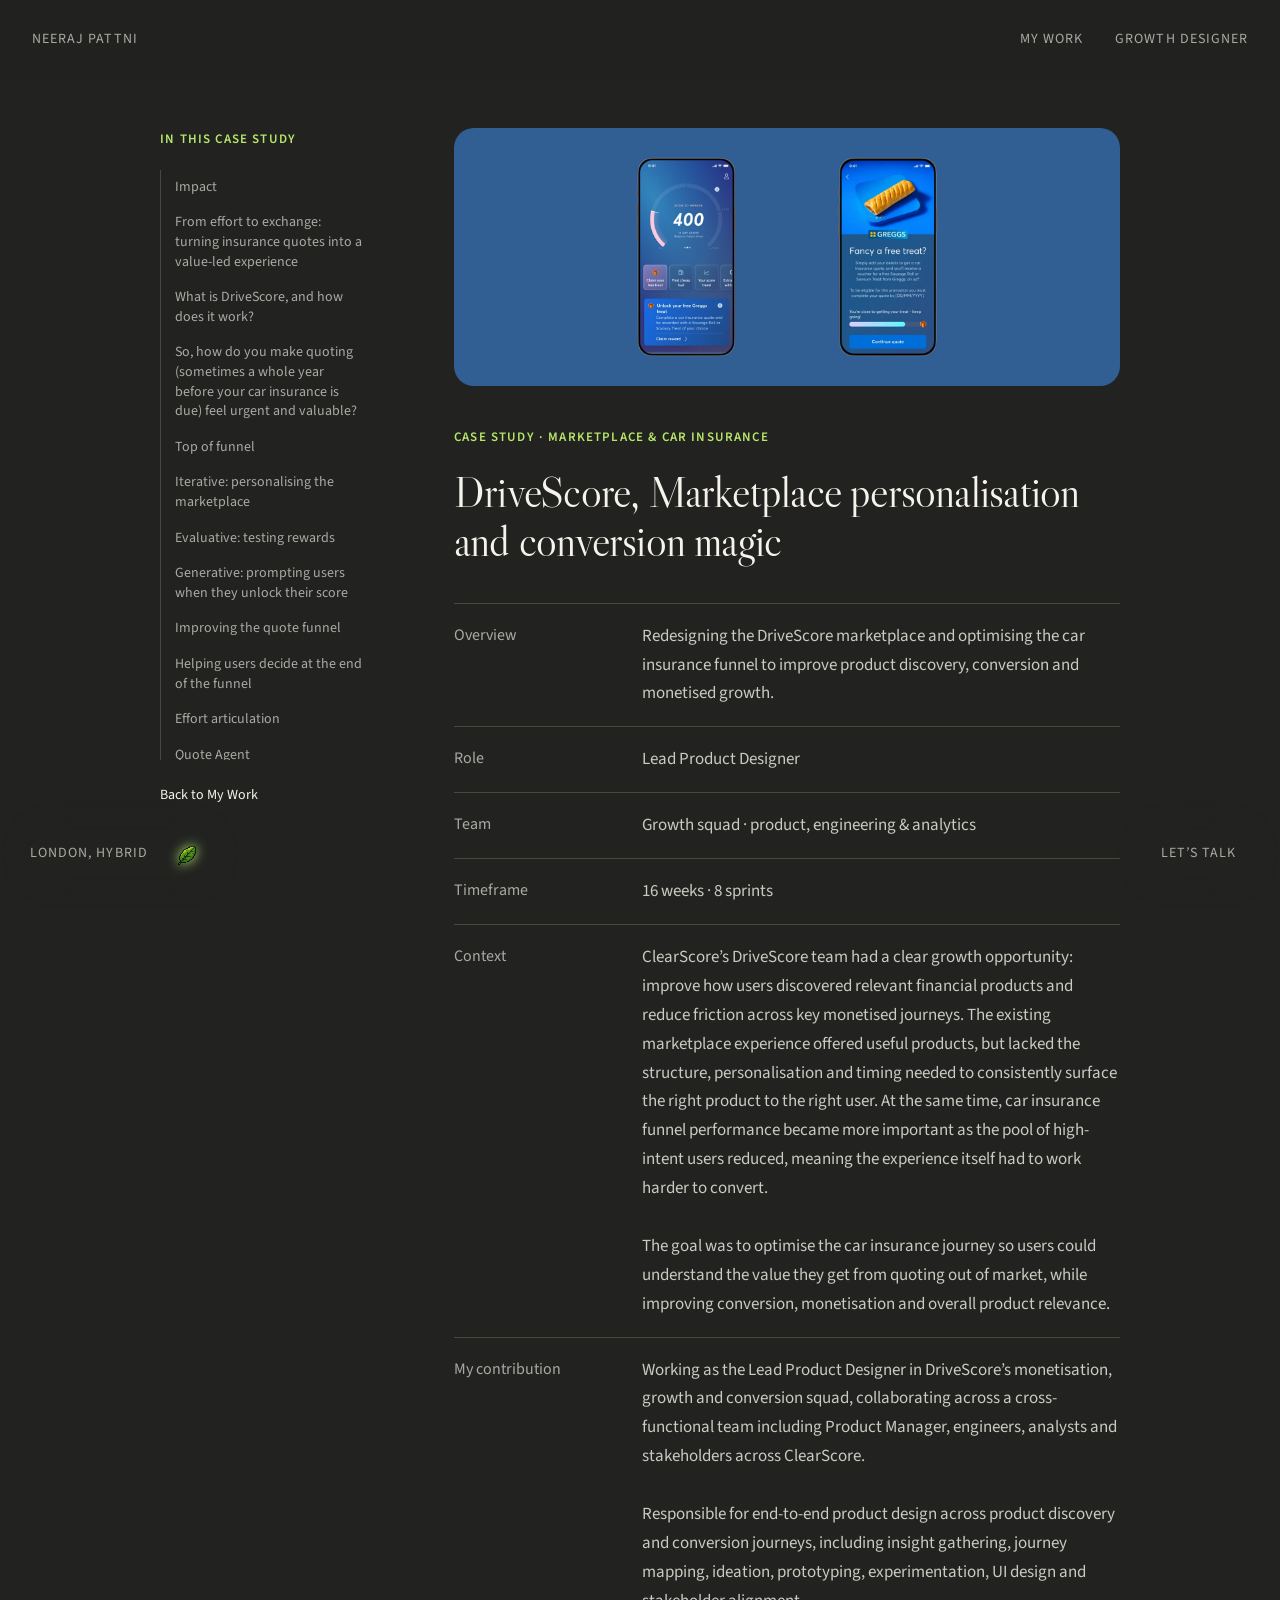
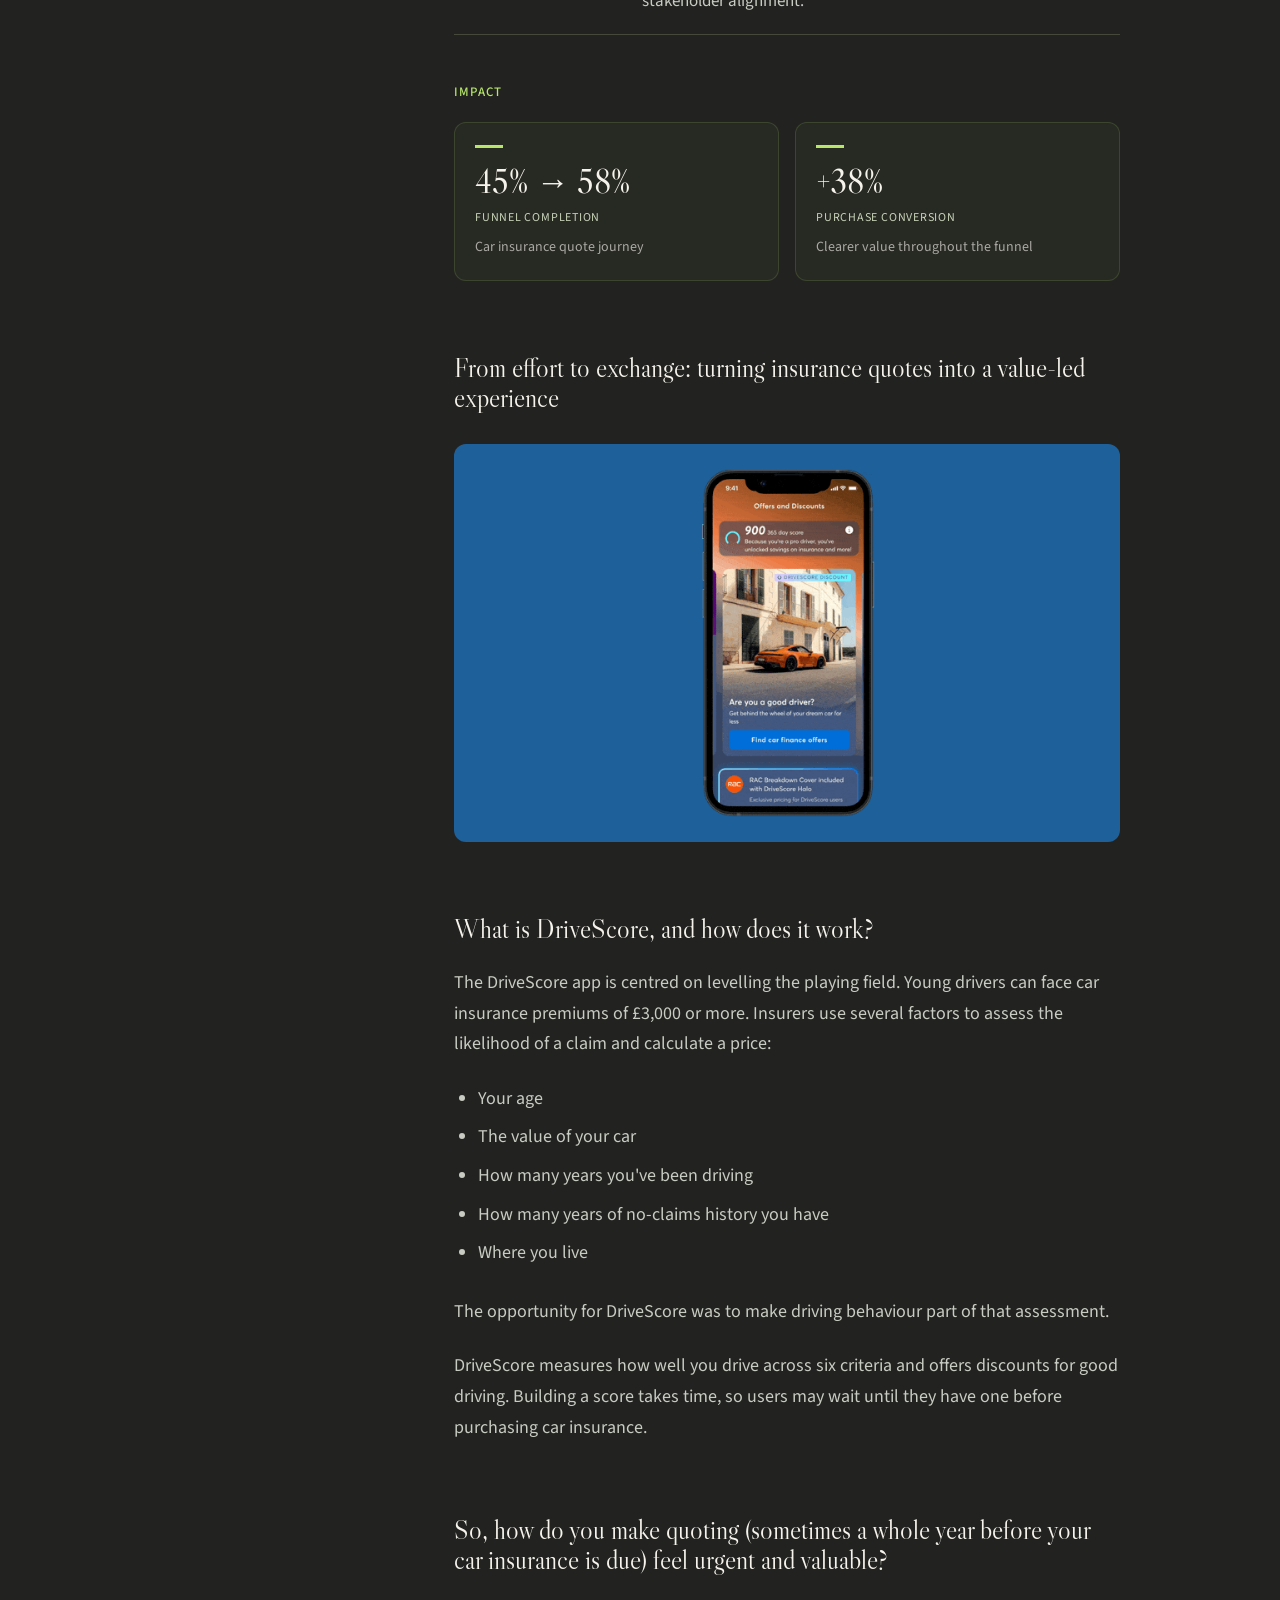
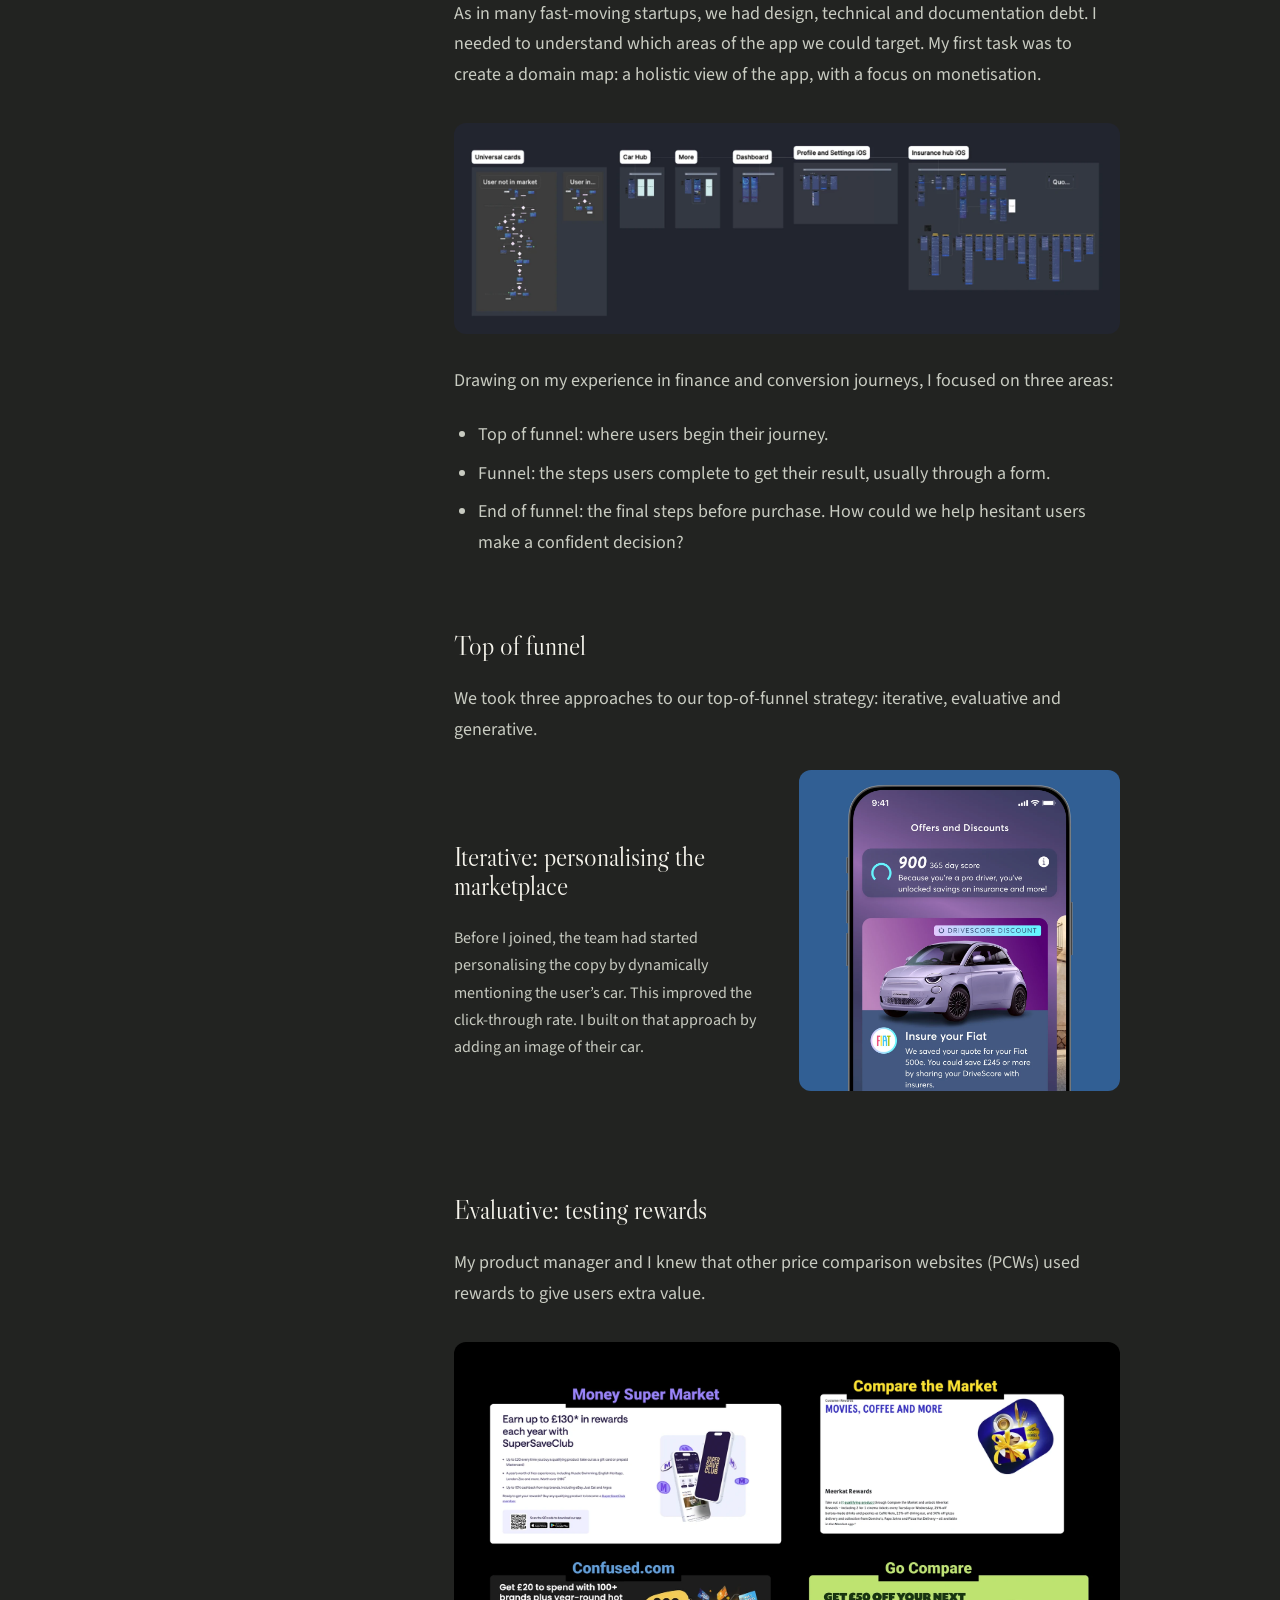
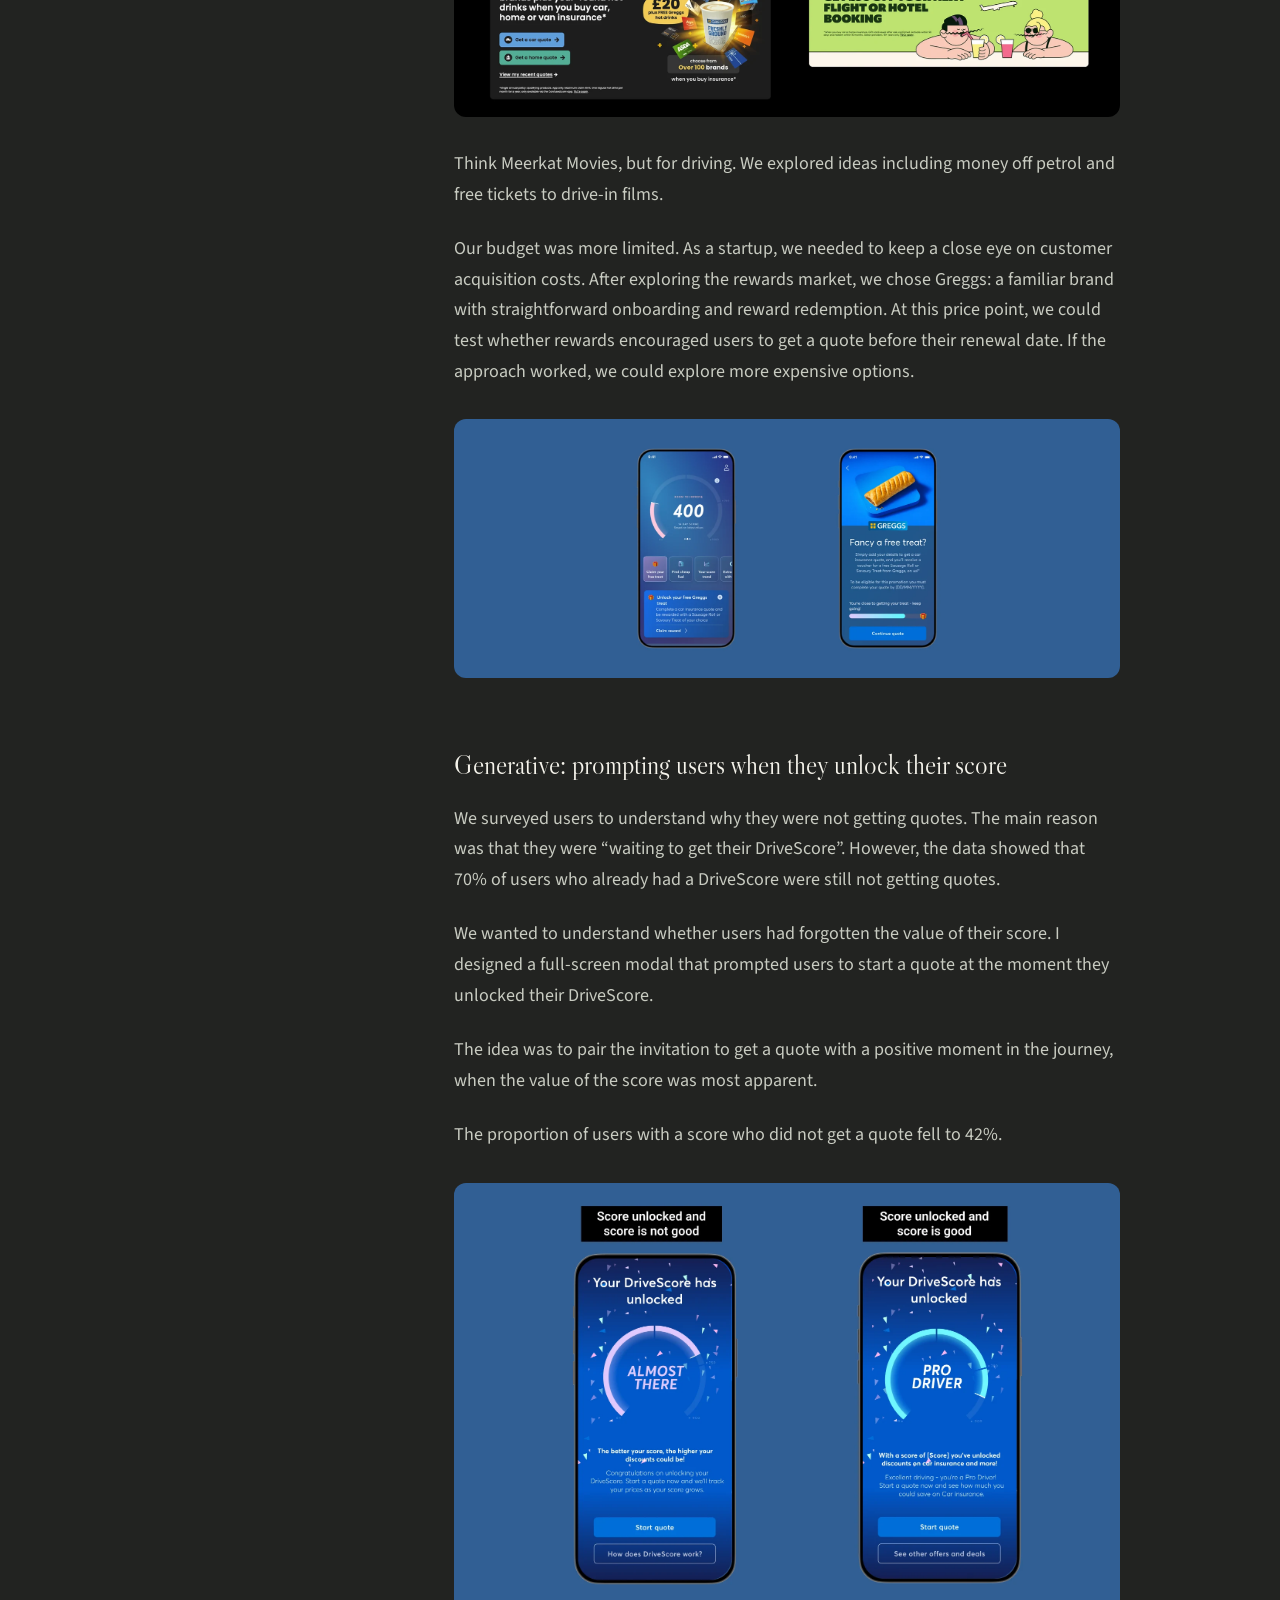
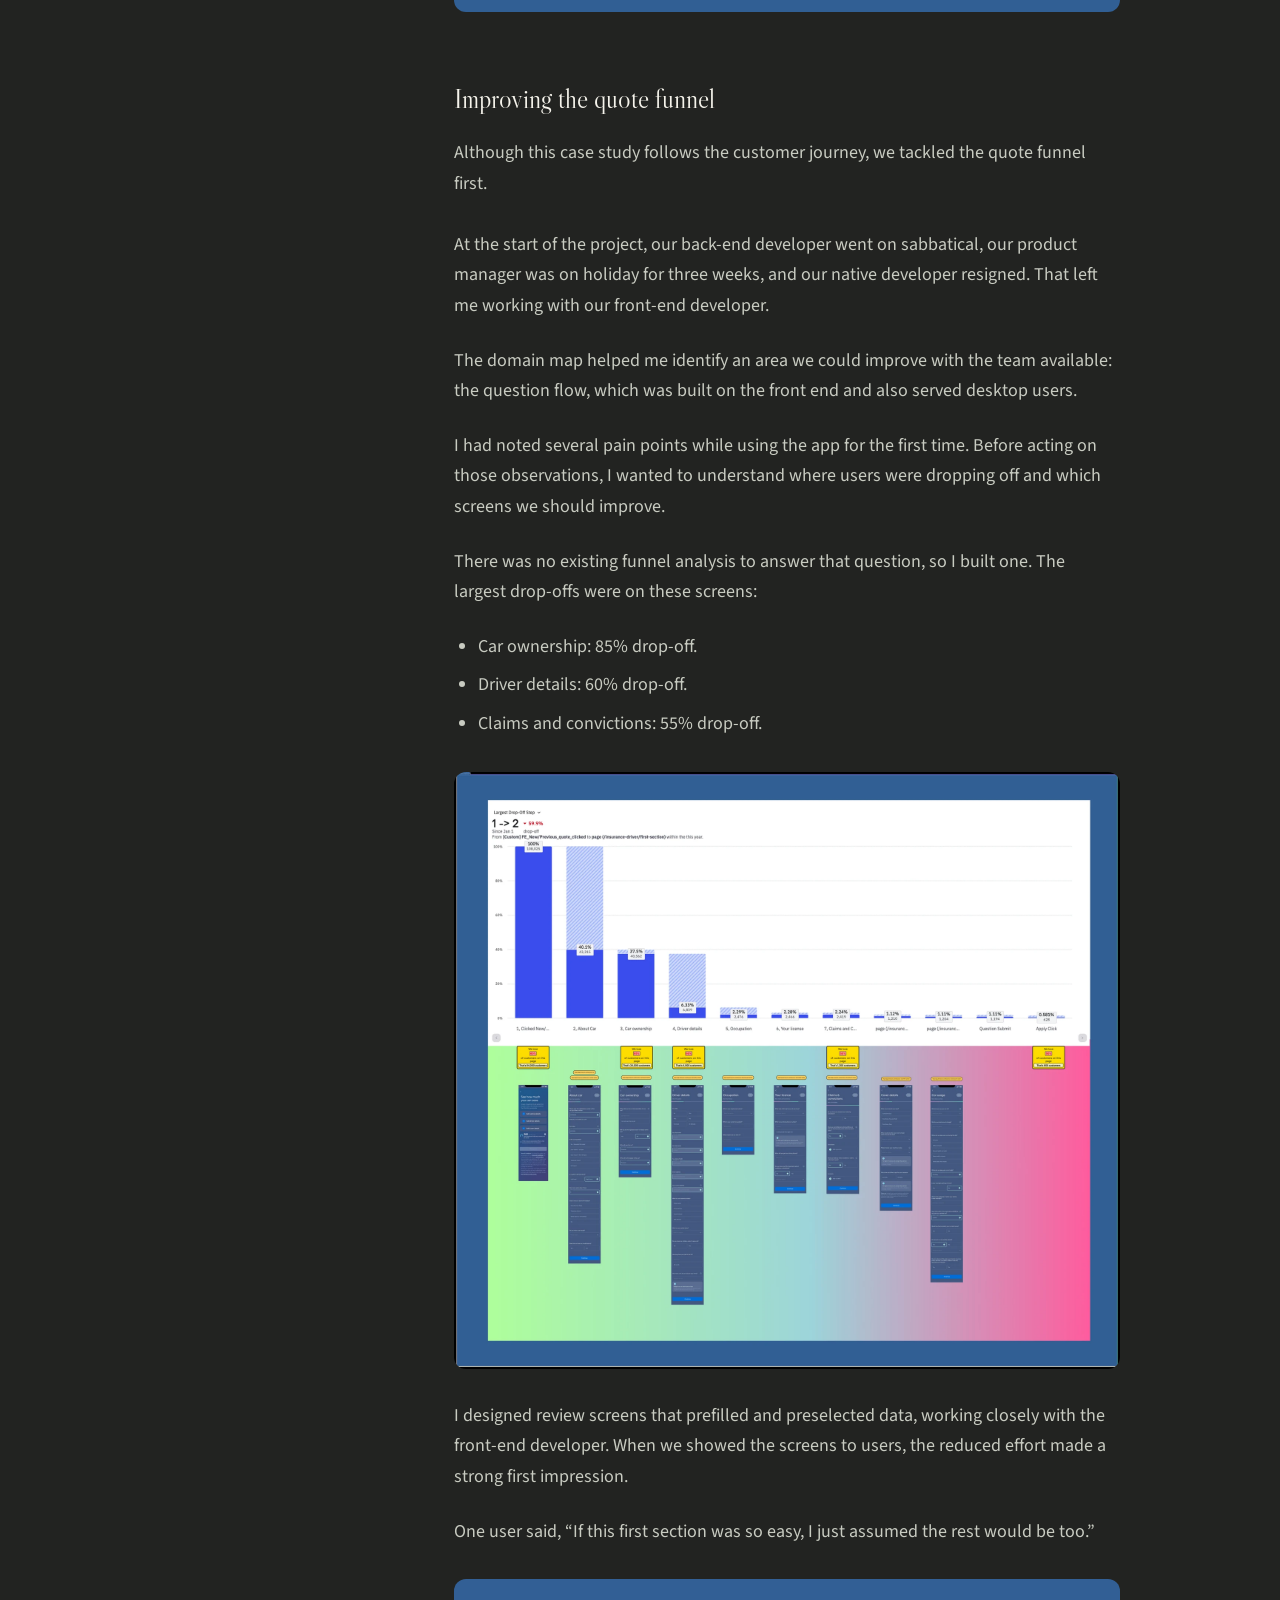
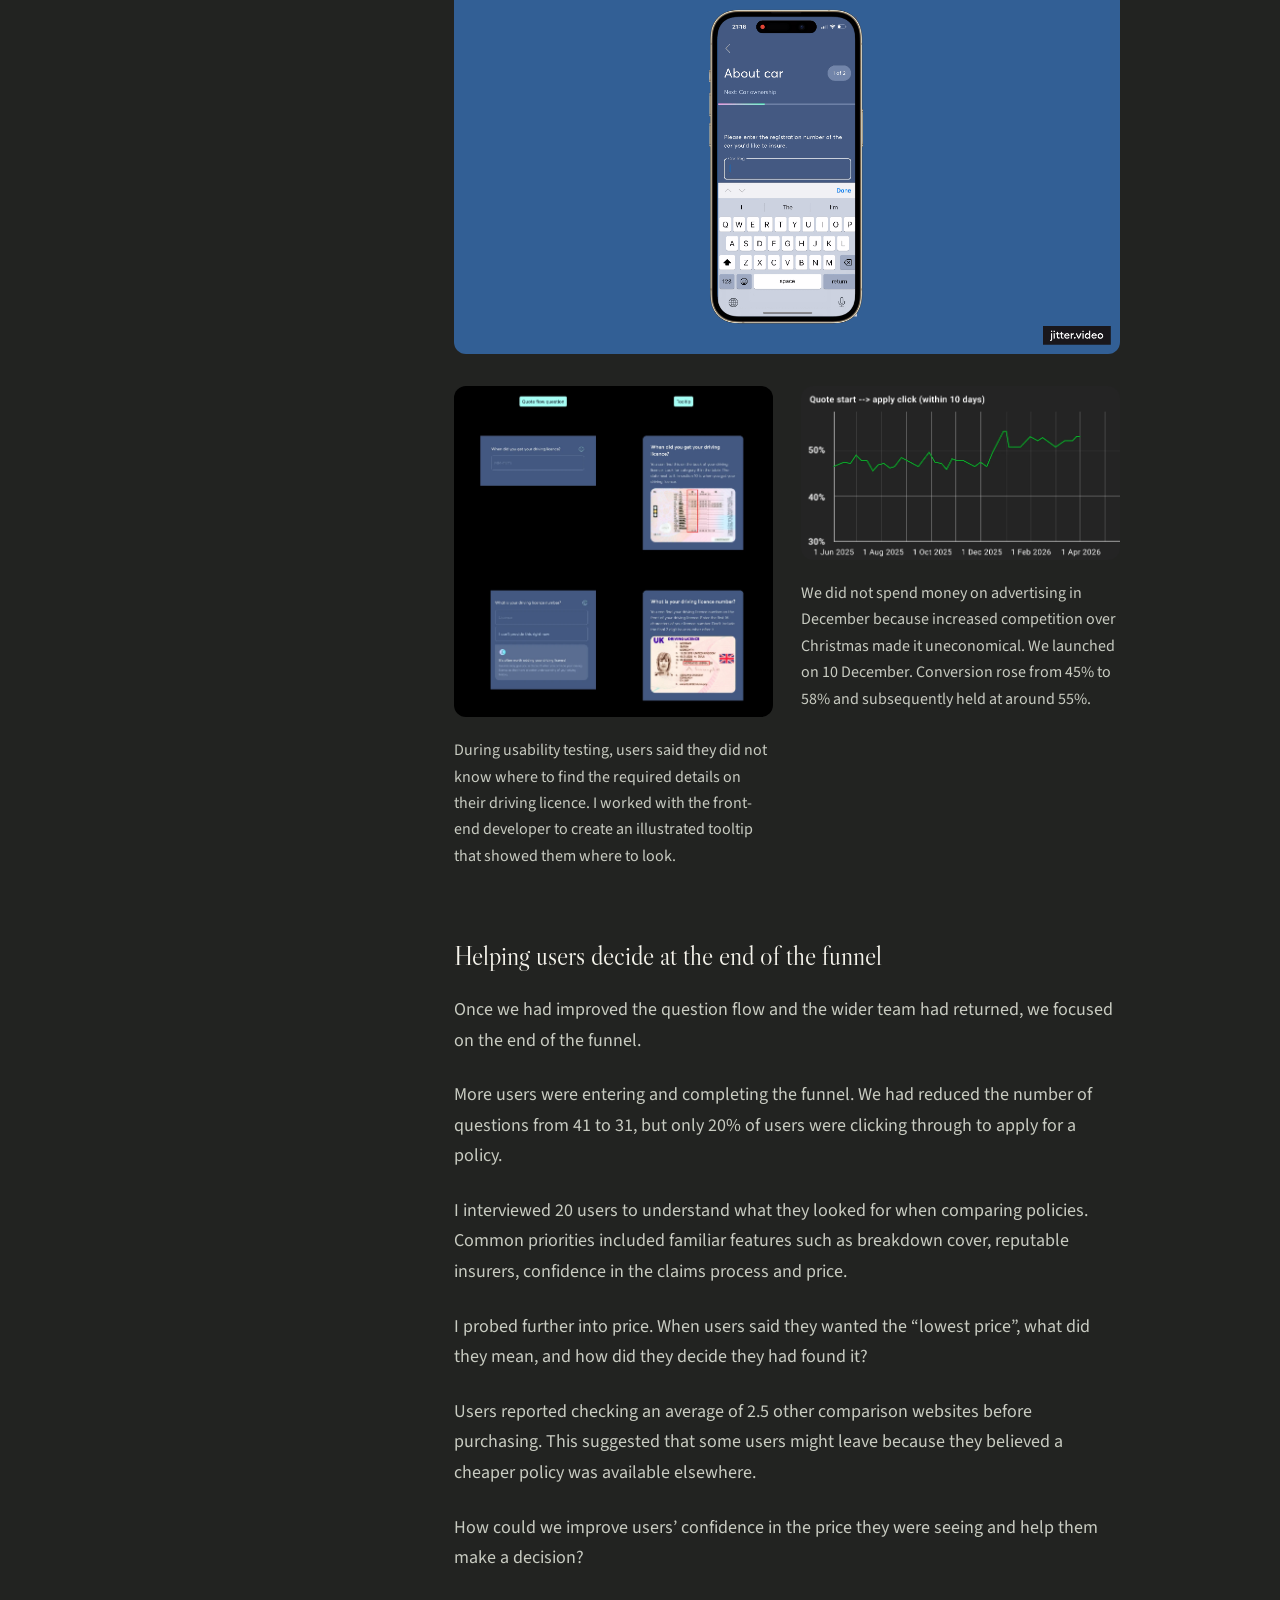
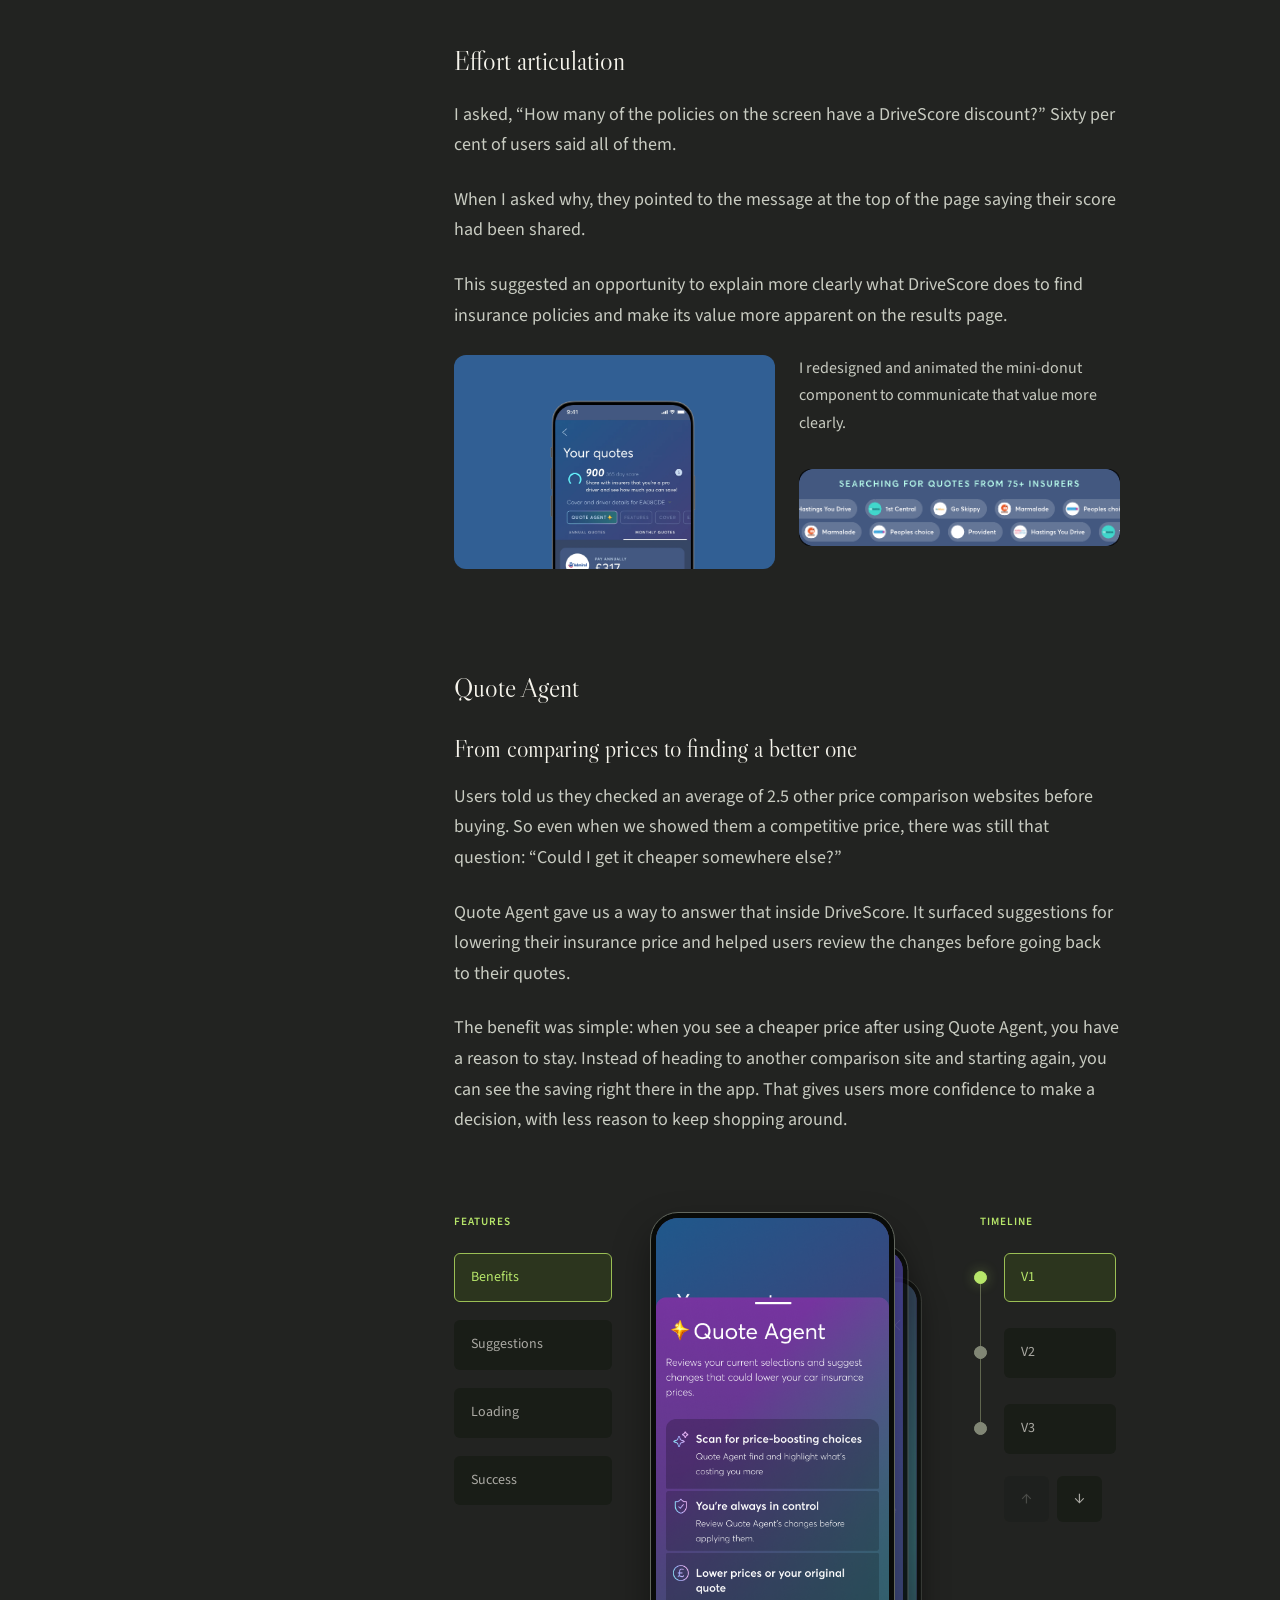
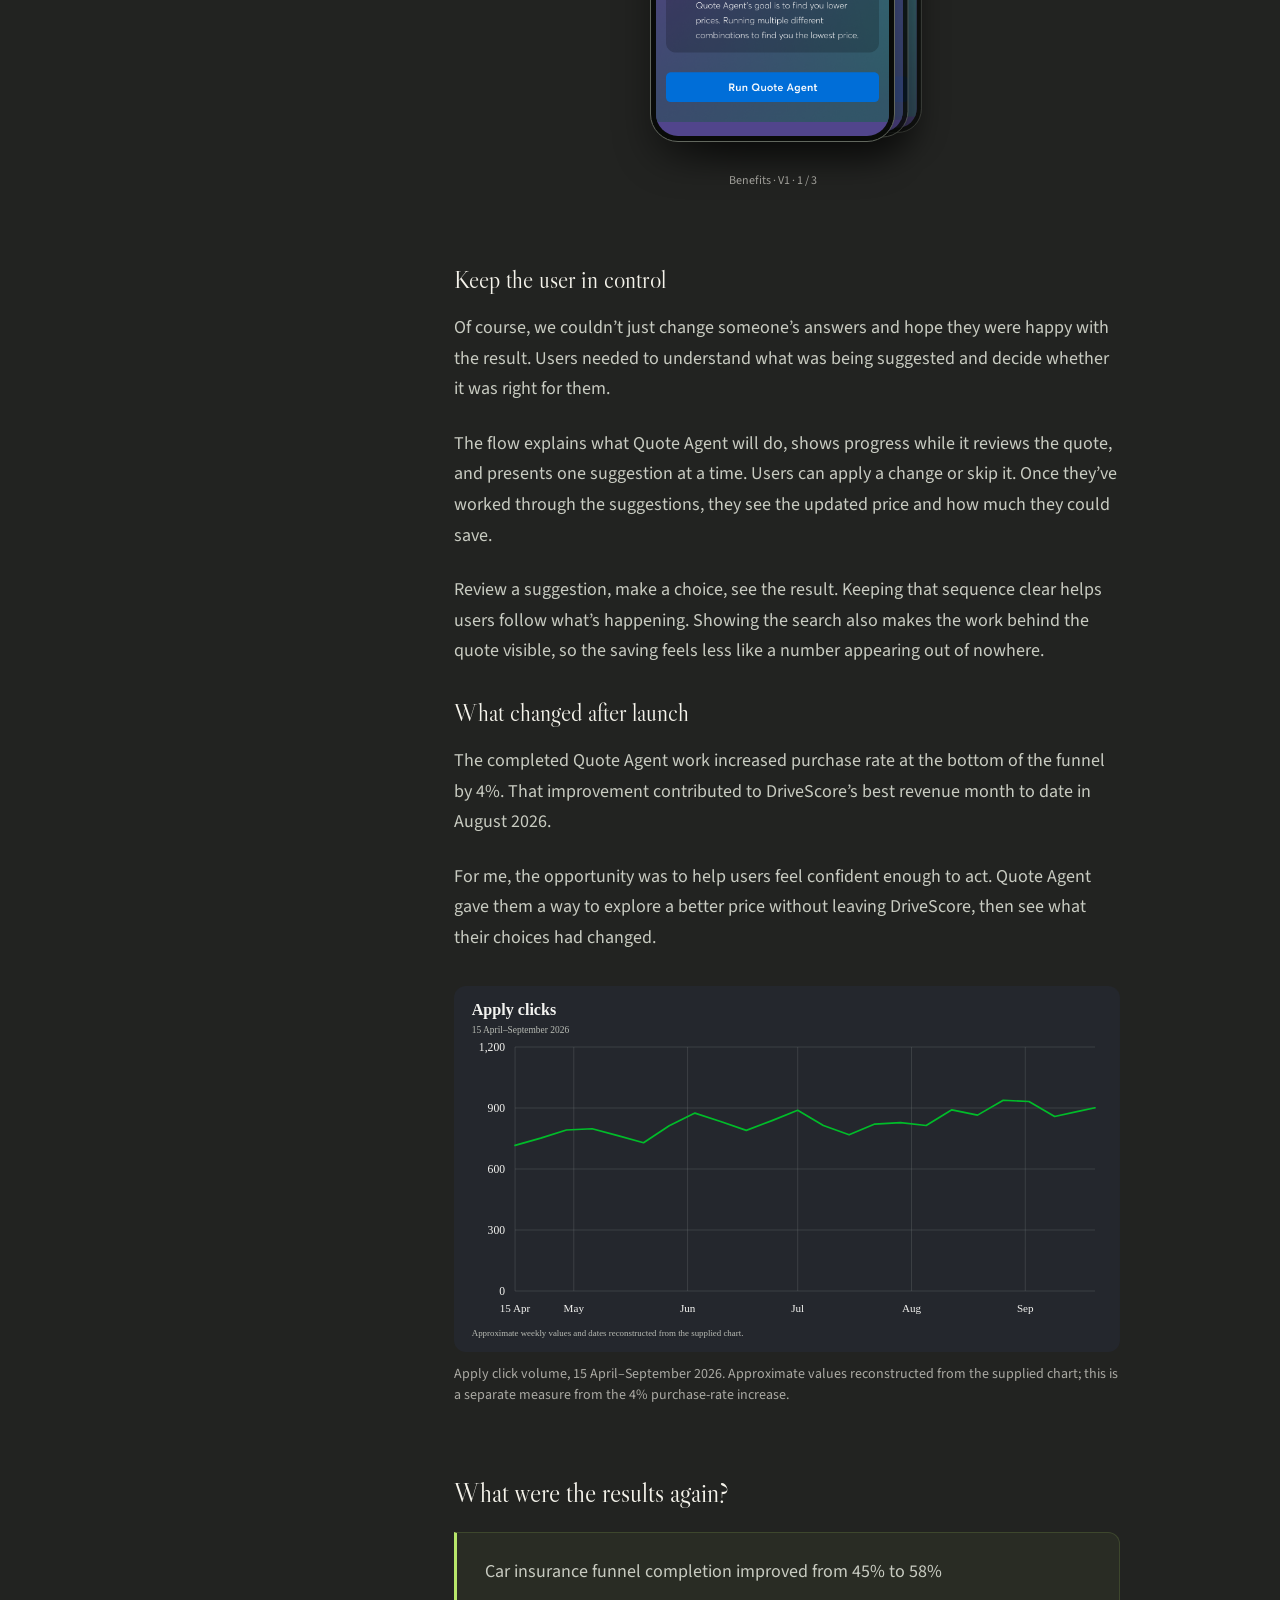
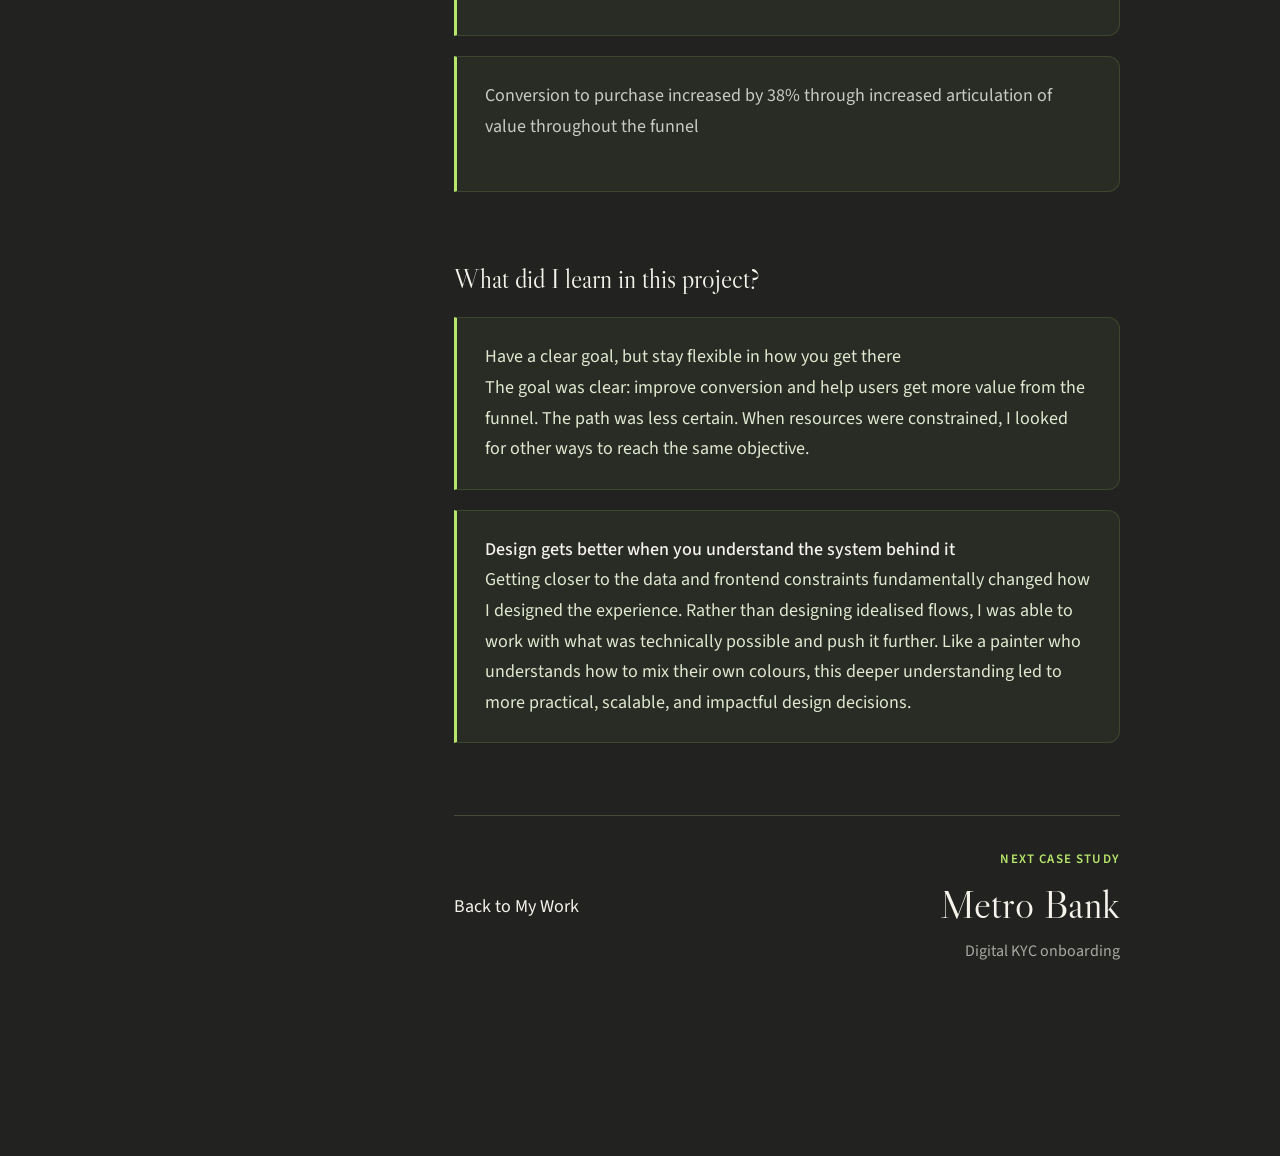
==== drivescore.html @ e0e6959e "Publish portfolio pages and Firebase visitor gallery" ====
<!doctype html>
<html lang="en"><head><meta charset="utf-8"><meta name="viewport" content="width=device-width,initial-scale=1">
<title>DriveScore — Marketplace &amp; car insurance | Neeraj Pattni</title>
<meta name="description" content="Redesigning the DriveScore marketplace and optimising the car insurance funnel to improve product discovery, conversion and monetised growth.">
<link rel="preconnect" href="https://fonts.googleapis.com"><link rel="preconnect" href="https://fonts.gstatic.com" crossorigin>
<link href="https://fonts.googleapis.com/css2?family=Libre+Caslon+Display&family=Source+Sans+3:wght@400;500;600;700&display=swap" rel="stylesheet">
<link rel="stylesheet" href="case-study.css"><script defer src="case-study.js"></script><link rel="stylesheet" href="drivescore-history.css"><script defer src="drivescore-history.js"></script></head>
<body><a class="skip-link" href="#case-content">Skip to case study</a>
<header class="site-header"><a href="index.html">Neeraj Pattni</a><a href="index.html#work">My work</a><span>Growth Designer</span></header>
<div class="case-layout"><aside class="contents"><p class="eyebrow">In this case study</p><nav aria-label="Case study sections"><a href="#s-326b721e-1557-80a5-9bce-cfc143aa1ef7">Impact</a><a href="#s-343b721e-1557-80d8-b4ce-dee95eb6f053">From effort to exchange: turning insurance quotes into a value-led experience</a><a href="#s-343b721e-1557-805b-ac37-ec903d90fea8">What is DriveScore, and how does it work?</a><a href="#s-343b721e-1557-8076-b395-c564c7d365ac">So, how do you make quoting (sometimes a whole year before your car insurance is due) feel urgent and valuable?</a><a href="#s-343b721e-1557-8007-98da-d0c637a97f76">Top of funnel</a><a href="#s-343b721e-1557-8042-bfb3-ec1137b51ae1">Iterative: personalising the marketplace</a><a href="#s-343b721e-1557-8092-b15c-c02ad6e18450">Evaluative: testing rewards</a><a href="#s-343b721e-1557-80b8-ac36-dcd2bb14c9d0">Generative: prompting users when they unlock their score</a><a href="#s-343b721e-1557-8089-ad77-e858aa0b46b5">Improving the quote funnel</a><a href="#s-343b721e-1557-80ed-a4d2-c7ed798f9e78">Helping users decide at the end of the funnel</a><a href="#s-343b721e-1557-8050-9d68-d70ab0f40ab8">Effort articulation</a><a href="#s-343b721e-1557-803e-a79f-e1bb18128c8c">Quote Agent</a><a href="#design-history">Explore the design history</a><a href="#s-343b721e-1557-8076-a930-d0154f8ec7a3">What were the results again?</a><a href="#s-343b721e-1557-8004-92a1-e952c04484c6">What did I learn in this project?</a></nav><a class="all-work" href="index.html#work">Back to My Work</a></aside>
<main id="case-content"><figure class="case-hero-image"><button class="image-expand" type="button" aria-label="Enlarge DriveScore cover image"><img src="drivescore-hero.webp" alt="DriveScore — Marketplace &amp; car insurance cover" width="2000" height="776" fetchpriority="high" decoding="async"></button></figure><section class="hero"><p class="eyebrow">Case study · Marketplace &amp; car insurance</p><h1>DriveScore, Marketplace personalisation and conversion magic</h1></section>
<section class="project-context" aria-label="Project overview">
<dl class="project-details">
<div><dt>Overview</dt><dd>Redesigning the DriveScore marketplace and optimising the car insurance funnel to improve product discovery, conversion and monetised growth.</dd></div>
<div><dt>Role</dt><dd>Lead Product Designer</dd></div>
<div><dt>Team</dt><dd>Growth squad · product, engineering &amp; analytics</dd></div>
<div><dt>Timeframe</dt><dd>16 weeks · 8 sprints</dd></div>
<div><dt>Context</dt><dd>ClearScore’s DriveScore team had a clear growth opportunity: improve how users discovered relevant financial products and reduce friction across key monetised journeys. The existing marketplace experience offered useful products, but lacked the structure, personalisation and timing needed to consistently surface the right product to the right user. At the same time, car insurance funnel performance became more important as the pool of high-intent users reduced, meaning the experience itself had to work harder to convert.<br><br>The goal was to optimise the car insurance journey so users could understand the value they get from quoting out of market, while improving conversion, monetisation and overall product relevance.</dd></div>
<div><dt>My contribution</dt><dd>Working as the Lead Product Designer in DriveScore’s monetisation, growth and conversion squad, collaborating across a cross-functional team including Product Manager, engineers, analysts and stakeholders across ClearScore.<br><br>Responsible for end-to-end product design across product discovery and conversion journeys, including insight gathering, journey mapping, ideation, prototyping, experimentation, UI design and stakeholder alignment.</dd></div>
</dl></section>
<section class="impact-section" aria-labelledby="s-326b721e-1557-80a5-9bce-cfc143aa1ef7"><h2 class="eyebrow" id="s-326b721e-1557-80a5-9bce-cfc143aa1ef7">Impact</h2><dl class="impact-grid"><div class="impact-tile"><dd>45% → 58%</dd><dt>Funnel completion</dt><p>Car insurance quote journey</p></div><div class="impact-tile"><dd>+38%</dd><dt>Purchase conversion</dt><p>Clearer value throughout the funnel</p></div></dl></section>
<details class="mobile-contents"><summary>Explore this case study</summary><nav aria-label="Case study sections"><a href="#s-326b721e-1557-80a5-9bce-cfc143aa1ef7">Impact</a><a href="#s-343b721e-1557-80d8-b4ce-dee95eb6f053">From effort to exchange: turning insurance quotes into a value-led experience</a><a href="#s-343b721e-1557-805b-ac37-ec903d90fea8">What is DriveScore, and how does it work?</a><a href="#s-343b721e-1557-8076-b395-c564c7d365ac">So, how do you make quoting (sometimes a whole year before your car insurance is due) feel urgent and valuable?</a><a href="#s-343b721e-1557-8007-98da-d0c637a97f76">Top of funnel</a><a href="#s-343b721e-1557-8042-bfb3-ec1137b51ae1">Iterative: personalising the marketplace</a><a href="#s-343b721e-1557-8092-b15c-c02ad6e18450">Evaluative: testing rewards</a><a href="#s-343b721e-1557-80b8-ac36-dcd2bb14c9d0">Generative: prompting users when they unlock their score</a><a href="#s-343b721e-1557-8089-ad77-e858aa0b46b5">Improving the quote funnel</a><a href="#s-343b721e-1557-80ed-a4d2-c7ed798f9e78">Helping users decide at the end of the funnel</a><a href="#s-343b721e-1557-8050-9d68-d70ab0f40ab8">Effort articulation</a><a href="#s-343b721e-1557-803e-a79f-e1bb18128c8c">Quote Agent</a><a href="#design-history">Explore the design history</a><a href="#s-343b721e-1557-8076-a930-d0154f8ec7a3">What were the results again?</a><a href="#s-343b721e-1557-8004-92a1-e952c04484c6">What did I learn in this project?</a></nav></details>
<article class="case-body"><h2 class="story-heading" id="s-343b721e-1557-80d8-b4ce-dee95eb6f053">From effort to exchange: turning insurance quotes into a value-led experience</h2><figure><button class="image-expand" type="button" aria-label="Enlarge image: CleanShot 2026-03-17 at 20.54.30"><img src="326b721e-1557-8039-9c3e-c696be1440ef.gif" alt="CleanShot 2026-03-17 at 20.54.30" width="800" height="478" loading="lazy" decoding="async"></button></figure><h2 id="s-343b721e-1557-805b-ac37-ec903d90fea8">What is DriveScore, and how does it work?</h2><p>The DriveScore app is centred on levelling the playing field. Young drivers can face car insurance premiums of £3,000 or more. Insurers use several factors to assess the likelihood of a claim and calculate a price:</p><ul><li>Your age</li><li>The value of your car</li><li>How many years you&#x27;ve been driving</li><li>How many years of no-claims history you have</li><li>Where you live</li></ul><p>The opportunity for DriveScore was to make driving behaviour part of that assessment.</p><p>DriveScore measures how well you drive across six criteria and offers discounts for good driving. Building a score takes time, so users may wait until they have one before purchasing car insurance.</p><h2 id="s-343b721e-1557-8076-b395-c564c7d365ac">So, how do you make quoting (sometimes a whole year before your car insurance is due) feel urgent and valuable?</h2><p>As in many fast-moving startups, we had design, technical and documentation debt. I needed to understand which areas of the app we could target. My first task was to create a domain map: a holistic view of the app, with a focus on monetisation.</p><figure><button class="image-expand" type="button" aria-label="Enlarge image: Domain map"><img src="343b721e-1557-8056-941d-d68d53c277ec.webp" alt="Domain map" width="1800" height="570" loading="lazy" decoding="async"></button></figure><p>Drawing on my experience in finance and conversion journeys, I focused on three areas:</p><ul><li>Top of funnel: where users begin their journey.</li><li>Funnel: the steps users complete to get their result, usually through a form.</li><li>End of funnel: the final steps before purchase. How could we help hesitant users make a confident decision?</li></ul><h2 id="s-343b721e-1557-8007-98da-d0c637a97f76">Top of funnel</h2><p>We took three approaches to our top-of-funnel strategy: iterative, evaluative and generative.</p><div class="column_list"><div class="column"><h2 id="s-343b721e-1557-8042-bfb3-ec1137b51ae1">Iterative: personalising the marketplace</h2><p>Before I joined, the team had started personalising the copy by dynamically mentioning the user’s car. This improved the click-through rate. I built on that approach by adding an image of their car.</p></div><div class="column"><figure><button class="image-expand" type="button" aria-label="Enlarge image: Marketplace 1"><img src="326b721e-1557-80a8-a49b-e083c9414fff.webp" alt="Marketplace 1" width="1206" height="1206" loading="lazy" decoding="async"></button></figure></div></div><h2 id="s-343b721e-1557-8092-b15c-c02ad6e18450">Evaluative: testing rewards</h2><p>My product manager and I knew that other price comparison websites (PCWs) used rewards to give users extra value.</p><figure><button class="image-expand" type="button" aria-label="Enlarge image: Competitor screen"><img src="343b721e-1557-80cf-9968-fc677f68b0be.webp" alt="Competitor screen" width="1800" height="1015" loading="lazy" decoding="async"></button></figure><p>Think Meerkat Movies, but for driving. We explored ideas including money off petrol and free tickets to drive-in films.</p><p>Our budget was more limited. As a startup, we needed to keep a close eye on customer acquisition costs. After exploring the rewards market, we chose Greggs: a familiar brand with straightforward onboarding and reward redemption. At this price point, we could test whether rewards encouraged users to get a quote before their renewal date. If the approach worked, we could explore more expensive options.</p><figure><button class="image-expand" type="button" aria-label="Enlarge image: Greggs frame"><img src="326b721e-1557-80a7-8ad1-cf93bcd9685a.webp" alt="Greggs frame" width="1800" height="699" loading="lazy" decoding="async"></button></figure><h2 id="s-343b721e-1557-80b8-ac36-dcd2bb14c9d0">Generative: prompting users when they unlock their score</h2><p>We surveyed users to understand why they were not getting quotes. The main reason was that they were “waiting to get their DriveScore”. However, the data showed that 70% of users who already had a DriveScore were still not getting quotes.</p><p>We wanted to understand whether users had forgotten the value of their score. I designed a full-screen modal that prompted users to start a quote at the moment they unlocked their DriveScore.</p><p>The idea was to pair the invitation to get a quote with a positive moment in the journey, when the value of the score was most apparent.</p><p>The proportion of users with a score who did not get a quote fell to 42%.</p><figure><button class="image-expand" type="button" aria-label="Enlarge image: Score unlock"><img src="343b721e-1557-801d-a726-e982dc8dc8e0.webp" alt="Score unlock" width="1724" height="1111" loading="lazy" decoding="async"></button></figure><h2 id="s-343b721e-1557-8089-ad77-e858aa0b46b5">Improving the quote funnel</h2><p>Although this case study follows the customer journey, we tackled the quote funnel first.<br><br>At the start of the project, our back-end developer went on sabbatical, our product manager was on holiday for three weeks, and our native developer resigned. That left me working with our front-end developer.</p><p>The domain map helped me identify an area we could improve with the team available: the question flow, which was built on the front end and also served desktop users.</p><p>I had noted several pain points while using the app for the first time. Before acting on those observations, I wanted to understand where users were dropping off and which screens we should improve.</p><p>There was no existing funnel analysis to answer that question, so I built one. The largest drop-offs were on these screens:</p><ul><li>Car ownership: 85% drop-off.</li><li>Driver details: 60% drop-off.</li><li>Claims and convictions: 55% drop-off.</li></ul><figure><button class="image-expand" type="button" aria-label="Enlarge image: Data analysis on Quote form"><img src="343b721e-1557-806d-a64a-d3dbc2b799ba.webp" alt="Data analysis on Quote form" width="1800" height="1614" loading="lazy" decoding="async"></button></figure><p>I designed review screens that prefilled and preselected data, working closely with the front-end developer. When we showed the screens to users, the reduced effort made a strong first impression.</p><p>One user said, “If this first section was so easy, I just assumed the rest would be too.”</p><figure><button class="image-expand" type="button" aria-label="Enlarge image: Scene-1"><img src="326b721e-1557-8032-8fb0-f91e57f55aa7.gif" alt="Scene-1" width="1280" height="720" loading="lazy" decoding="async"></button></figure><div class="evidence-columns"><section aria-label="Licence guidance"><figure><button class="image-expand" type="button" aria-label="Enlarge image: Tooltips"><img src="343b721e-1557-80bb-9e0b-f710371925a5.webp" alt="Tooltips" width="1310" height="1361" loading="lazy" decoding="async"></button></figure><p>During usability testing, users said they did not know where to find the required details on their driving licence. I worked with the front-end developer to create an illustrated tooltip that showed them where to look.</p></section><section aria-label="Conversion performance"><figure><button class="image-expand" type="button" aria-label="Enlarge image: Quote start chart"><img src="343b721e-1557-8099-a8c4-d86ce67b9916.webp" alt="Quote start chart" width="1322" height="722" loading="lazy" decoding="async"></button></figure><p>We did not spend money on advertising in December because increased competition over Christmas made it uneconomical. We launched on 10 December. Conversion rose from 45% to 58% and subsequently held at around 55%.</p></section></div><h2 id="s-343b721e-1557-80ed-a4d2-c7ed798f9e78">Helping users decide at the end of the funnel</h2><p>Once we had improved the question flow and the wider team had returned, we focused on the end of the funnel.</p><p>More users were entering and completing the funnel. We had reduced the number of questions from 41 to 31, but only 20% of users were clicking through to apply for a policy.</p><p>I interviewed 20 users to understand what they looked for when comparing policies. Common priorities included familiar features such as breakdown cover, reputable insurers, confidence in the claims process and price.</p><p>I probed further into price. When users said they wanted the “lowest price”, what did they mean, and how did they decide they had found it?</p><p>Users reported checking an average of 2.5 other comparison websites before purchasing. This suggested that some users might leave because they believed a cheaper policy was available elsewhere.</p><p>How could we improve users’ confidence in the price they were seeing and help them make a decision?</p><h2 id="s-343b721e-1557-8050-9d68-d70ab0f40ab8">Effort articulation</h2><p>I asked, “How many of the policies on the screen have a DriveScore discount?” Sixty per cent of users said all of them.</p><p>When I asked why, they pointed to the message at the top of the page saying their score had been shared.</p><p>This suggested an opportunity to explain more clearly what DriveScore does to find insurance policies and make its value more apparent on the results page.</p><div class="column_list"><div class="column"><figure><button class="image-expand" type="button" aria-label="Enlarge image: Mini donut"><img src="343b721e-1557-8001-b19c-c492ce742405.webp" alt="Mini donut" width="1800" height="1198" loading="lazy" decoding="async"></button></figure></div><div class="column"><p>I redesigned and animated the mini-donut component to communicate that value more clearly.</p><figure><button class="image-expand" type="button" aria-label="Enlarge image: All-frames"><img src="343b721e-1557-80b7-a82a-ff7c44d43daf.gif" alt="All-frames" width="364" height="87" loading="lazy" decoding="async"></button></figure></div></div><h2 id="s-343b721e-1557-803e-a79f-e1bb18128c8c">Quote Agent</h2><h3>From comparing prices to finding a better one</h3>
<p>Users told us they checked an average of 2.5 other price comparison websites before buying. So even when we showed them a competitive price, there was still that question: “Could I get it cheaper somewhere else?”</p>
<p>Quote Agent gave us a way to answer that inside DriveScore. It surfaced suggestions for lowering their insurance price and helped users review the changes before going back to their quotes.</p>
<p>The benefit was simple: when you see a cheaper price after using Quote Agent, you have a reason to stay. Instead of heading to another comparison site and starting again, you can see the saving right there in the app. That gives users more confidence to make a decision, with less reason to keep shopping around.</p>
<section id="design-history" aria-label="Quote Agent screens">
<div class="history-workspace">
<div class="history-feature-panel"><p class="eyebrow">Features</p><div id="history-features" role="group" aria-label="Choose a feature"></div></div>
<div class="history-visual"><div id="history-stack" aria-label="Selected phone screen and surrounding screens"></div><p id="history-count"></p></div>
<div class="history-timeline" tabindex="0" aria-label="Screen timeline. Scroll or use arrow keys to change screen"><p class="eyebrow">Timeline</p><div id="history-stages" role="group" aria-label="Screens in this feature"></div><div class="history-controls"><button type="button" id="history-previous" aria-label="Previous screen">↑</button><button type="button" id="history-next" aria-label="Next screen">↓</button></div></div>
</div><p id="history-announcement" class="history-sr" aria-live="polite"></p>
<noscript><p>The full Quote Agent flow is shown below.</p></noscript>
</section><h3>Keep the user in control</h3>
<p>Of course, we couldn’t just change someone’s answers and hope they were happy with the result. Users needed to understand what was being suggested and decide whether it was right for them.</p>
<p>The flow explains what Quote Agent will do, shows progress while it reviews the quote, and presents one suggestion at a time. Users can apply a change or skip it. Once they’ve worked through the suggestions, they see the updated price and how much they could save.</p>
<p>Review a suggestion, make a choice, see the result. Keeping that sequence clear helps users follow what’s happening. Showing the search also makes the work behind the quote visible, so the saving feels less like a number appearing out of nowhere.</p>
<h3>What changed after launch</h3>
<p>The completed Quote Agent work increased purchase rate at the bottom of the funnel by 4%. That improvement contributed to DriveScore’s best revenue month to date in August 2026.</p>
<p>For me, the opportunity was to help users feel confident enough to act. Quote Agent gave them a way to explore a better price without leaving DriveScore, then see what their choices had changed.</p>
<figure class="quote-agent-chart"><button class="image-expand" type="button" aria-label="Enlarge apply clicks chart"><img src="quote-agent-apply-clicks.svg" alt="Apply clicks from mid-April to September 2026, with fluctuations and a rise towards the end of the period. Values are approximate." width="1200" height="660" loading="lazy"></button><figcaption>Apply click volume, 15 April–September 2026. Approximate values reconstructed from the supplied chart; this is a separate measure from the 4% purchase-rate increase.</figcaption></figure><h2 id="s-343b721e-1557-8076-a930-d0154f8ec7a3">What were the results again?</h2><div class="insight"><p>Car insurance funnel completion improved from 45% to 58%</p></div><div class="insight"><p>Conversion to purchase increased by 38% through increased articulation of value throughout the funnel</p></div><h2 id="s-343b721e-1557-8004-92a1-e952c04484c6">What did I learn in this project?</h2><div class="insight">Have a clear goal, but stay flexible in how you get there<br>The goal was clear: improve conversion and help users get more value from the funnel. The path was less certain. When resources were constrained, I looked for other ways to reach the same objective.</div><div class="insight"><strong>Design gets better when you understand the system behind it<br></strong>Getting closer to the data and frontend constraints fundamentally changed how I designed the experience. Rather than designing idealised flows, I was able to work with what was technically possible and push it further. Like a painter who understands how to mix their own colours, this deeper understanding led to more practical, scalable, and impactful design decisions.</div></article>
<nav class="case-next" aria-label="More projects"><a href="index.html#work">Back to My Work</a><a href="metro-kyc.html"><span class="eyebrow">Next case study</span><strong>Metro Bank</strong><span>Digital KYC onboarding</span></a></nav>
</main></div>
<footer class="site-footer"><div class="footer-left"><span>London, Hybrid</span><button class="season" type="button" aria-label="Switch to autumn leaves" aria-pressed="false" title="A change of season"><span class="season-icon" aria-hidden="true"></span></button></div><a class="contact" href="https://www.linkedin.com/in/neeraj-pattni" target="_blank" rel="noopener noreferrer">Let’s talk</a></footer>
<dialog class="image-dialog" aria-label="Expanded case study image"><button class="image-close" type="button" aria-label="Close expanded image">Close</button><img alt=""></dialog></body></html>
---- case-study.css ----
:root{color-scheme:dark;--bg:#222321;--ink:#f5f3eb;--muted:#aaa9a3;--green:#b7e66a;--serif:'Libre Caslon Display',Georgia,serif;--sans:'Source Sans 3',Arial,sans-serif}
*{box-sizing:border-box}html{scroll-behavior:smooth;scroll-padding-top:110px}body{margin:0;min-width:280px;background:var(--bg);color:var(--ink);font:400 18px/1.7 var(--sans);font-synthesis:none;--season-filter:brightness(1);--leaf-glow:#b7e66a}
body.autumn{--season-filter:hue-rotate(-65deg) saturate(1.3) brightness(.88);--leaf-glow:#efa052}
a{color:inherit;text-underline-offset:4px}a:hover{color:var(--green)}button{font:inherit;cursor:pointer}a:focus-visible,button:focus-visible,summary:focus-visible,[tabindex]:focus-visible{outline:2px solid var(--green);outline-offset:5px}
.site-header{position:sticky;top:0;z-index:10;display:flex;align-items:center;gap:32px;padding:28px 32px;background:#222321ed;backdrop-filter:blur(12px);color:var(--muted);font-size:.875rem;letter-spacing:.075em;text-transform:uppercase}
.site-header a{text-decoration:none}.site-header a:nth-child(2){margin-left:auto}.site-header a:hover{color:var(--ink)}
.case-layout{position:relative;z-index:1;display:grid;grid-template-columns:230px minmax(0,1fr);gap:64px;width:100%;margin:0;padding:48px 12.5vw 100px}
.contents{align-self:start;position:sticky;top:120px;max-height:calc(100svh - 220px);display:flex;flex-direction:column;font-size:.875rem}
.eyebrow{font-size:.8125rem;font-weight:600;letter-spacing:.09em;text-transform:uppercase;color:var(--green);margin:0 0 20px}
.contents nav{overflow-y:auto;scrollbar-width:thin;scrollbar-color:#555a4b transparent;padding:0 12px 0 0}
.contents nav a{display:block;text-decoration:none;color:var(--muted);border-left:1px solid #45483c;padding:8px 14px;line-height:1.4}
.contents nav a:hover,.contents nav a[aria-current]{color:var(--green);border-left-color:var(--green);background:#b7e66a08}
.all-work{margin-top:24px;text-decoration:none;color:var(--ink)}
main{min-width:0}.hero{margin-bottom:36px}h1,h2,h3{font-family:var(--serif);font-weight:400;color:var(--ink);line-height:1.13;text-wrap:wrap}
h1{font-size:clamp(2.4rem,3.4vw,3.6rem);letter-spacing:-.018em;margin:0 0 28px;max-width:none}
.lead{font-size:1.25rem;line-height:1.6;color:#c9ccc1;max-width:none;margin-bottom:36px}
p{margin:0 0 24px;color:#c8cbc1;font-weight:400}
.project-context{margin-bottom:48px}
.project-details{margin:0;border-top:1px solid #45483b}
.project-details>div{display:grid;grid-template-columns:160px minmax(0,1fr);gap:28px;padding:18px 0;border-bottom:1px solid #45483b}
.project-details dt{color:var(--muted);font-size:1rem;font-weight:400}
.project-details dd{margin:0;color:#c8cbc1;font-size:1.0625rem;line-height:1.7;font-weight:400;max-width:none}
.case-body h2{font-size:clamp(1.65rem,2vw,2rem);margin:72px 0 24px;scroll-margin-top:110px}
.case-body h3{font-size:1.5rem;margin:32px 0 20px}
.case-body>p,.case-body>ul,.case-body>ol{max-width:none}
strong{color:var(--ink);font-weight:500}ul,ol{padding-left:24px;color:#c8cbc1;margin:0 0 28px}li{margin:8px 0}
figure{margin:32px 0}figure img{display:block;width:100%;height:auto;border-radius:12px}
.image-expand{display:block;width:100%;padding:0;border:0;background:transparent;border-radius:12px;cursor:zoom-in;transition:box-shadow .2s}
.image-expand:hover{box-shadow:0 0 0 2px #b7e66a88}figcaption{font-size:.875rem;line-height:1.5;color:var(--muted);margin-top:12px}
.insight{padding:24px 28px;background:#b7e66a0c;border:1px solid #b7e66a25;border-left:3px solid var(--green);border-radius:0 12px 12px 0;margin:20px 0;color:#e0e8d1}
blockquote{border-left:3px solid var(--green);padding:12px 24px;margin:32px 0;font-size:1.3rem;color:#dbe5cd}
.column_list{display:flex;gap:24px;align-items:flex-start;margin:24px 0}.column{flex:1;min-width:0}.column>figure:first-child{margin-top:0}.column p{font-size:1rem}
.table-wrap{overflow:auto;margin:32px 0;border:1px solid #45483c;border-radius:12px}table{width:100%;border-collapse:collapse;min-width:560px;font-size:1rem}
th,td{padding:16px 20px;text-align:left;vertical-align:top;border-bottom:1px solid #45483c}th{color:var(--green);background:#b7e66a0a}td{color:#c8cbc1}
.prototype{position:relative;aspect-ratio:16/9;margin:32px 0 12px}.prototype iframe{position:absolute;inset:0;width:100%;height:100%;border:0;border-radius:12px}.video-link{font-size:.875rem}
hr{border:0;border-top:1px solid #45483c;margin:40px 0}
.case-next{margin-top:72px;padding-top:32px;border-top:1px solid #45483c;display:flex;justify-content:space-between;gap:24px;align-items:center}
.case-next a{text-decoration:none}.case-next a:last-child{text-align:right}.case-next span,.case-next strong{display:block}.case-next .eyebrow{margin:0}.case-next strong{font-family:var(--serif);font-size:2.5rem;font-weight:400}.case-next span:last-child{font-size:1rem;color:var(--muted)}
.site-footer{position:relative;z-index:3;min-height:90px;font-size:.875rem;letter-spacing:.075em;text-transform:uppercase;color:var(--muted)}
.footer-left{position:fixed;bottom:22px;left:30px;display:flex;align-items:center;gap:14px;background:var(--bg);box-shadow:0 0 18px 8px #222321;z-index:12;border-radius:40px}
.contact{position:fixed;bottom:22px;right:30px;z-index:12;text-decoration:none;background:var(--bg);box-shadow:0 0 18px 8px #222321;border-radius:40px;min-height:48px;display:flex;align-items:center;padding:0 14px}.contact:hover{color:var(--ink)}
#leaves{position:fixed;inset:0;overflow:hidden;pointer-events:none;z-index:0}
.leaf{position:absolute;left:0;top:0;background-image:var(--leaf-sheet);background-size:200% 200%;background-repeat:no-repeat;image-rendering:pixelated;pointer-events:auto;touch-action:none;cursor:grab;will-change:transform;user-select:none;-webkit-user-select:none;filter:var(--season-filter)}
.leaf.dragging{cursor:grabbing;z-index:3;filter:var(--season-filter) drop-shadow(0 0 7px var(--leaf-glow))}
.season{display:inline-grid;place-items:center;width:48px;height:48px;border:0;border-radius:50%;background:transparent;padding:8px}
.season-icon{display:block;width:30px;height:30px;background-image:var(--leaf-sheet);background-size:200% 200%;background-position:0 0;image-rendering:pixelated;filter:var(--season-filter) drop-shadow(0 0 6px var(--leaf-glow));animation:none}
.season:hover{background:#ffffff08}.season:hover .season-icon{transform:rotate(-12deg)}@keyframes breathe{50%{opacity:.65}}
.image-dialog{width:min(1500px,96vw);max-width:96vw;max-height:94svh;padding:56px 20px 20px;border:1px solid #66764c;border-radius:16px;background:#1b1d19}
.image-dialog::backdrop{background:#000c;backdrop-filter:blur(6px)}.image-dialog img{display:block;max-width:100%;max-height:80svh;object-fit:contain;margin:auto}.image-close{position:absolute;right:20px;top:10px;background:none;border:0;color:var(--muted);padding:8px 12px}.image-close:hover{color:var(--ink)}
.skip-link{position:fixed;left:20px;top:-100px;z-index:50;background:var(--bg);padding:12px}.skip-link:focus{top:10px}
.mobile-contents{display:none}
@media(max-width:1100px){
 .case-layout{display:block;padding:32px 12.5vw 80px}.contents{display:none}
 .mobile-contents{display:block;border:1px solid #45483c;border-radius:12px;margin:0 0 32px;padding:16px 20px}
 summary{cursor:pointer;color:var(--green)}.mobile-contents nav{display:grid;gap:12px;padding:20px 0 8px}.mobile-contents a{font-size:1rem;text-decoration:none}
}
@media(max-width:600px){
 body{font-size:1.0625rem}.site-header{padding:22px 20px;gap:14px;font-size:.75rem}.site-header>span{display:none}
 .case-layout{padding:24px 20px 80px}h1{font-size:2.35rem}.lead{font-size:1.125rem}.project-details>div{grid-template-columns:1fr;gap:6px;padding:16px 0}.project-details dt{font-size:.875rem}
 .project-context{padding:0}.column_list{display:block}.column{margin-bottom:24px}.case-body h2{margin-top:48px}
 .insight{padding:20px}.case-next{flex-direction:column;align-items:flex-start}.case-next a:last-child{text-align:left}
 .footer-left{left:20px;bottom:16px;gap:2px;font-size:.75rem}.contact{right:16px;bottom:16px;font-size:.75rem;padding:0 8px}
}
@media(prefers-reduced-motion:reduce){html{scroll-behavior:auto}.season-icon{animation:none}.image-expand{transition:none}}

.case-hero-image{margin:0 0 40px}
.case-hero-image img,.case-hero-image .image-expand{border-radius:20px}
.impact-section{margin:40px 0 56px}
.impact-section h2{font-family:var(--sans);font-size:.8125rem;line-height:1.5;font-weight:500;scroll-margin-top:110px}
.impact-grid{display:flex;gap:16px;margin:0;align-items:stretch}
.impact-tile{flex:1;min-width:0;padding:22px 20px;background:#b7e66a09;border:1px solid #b7e66a26;border-radius:12px}
.impact-tile:before{content:'';display:block;width:28px;height:3px;background:var(--green);margin-bottom:16px}
.impact-tile dd{margin:0 0 8px;font-family:var(--serif);font-size:clamp(2rem,2.6vw,2.75rem);line-height:1.1;color:var(--ink)}
.impact-tile dt{font-size:.75rem;letter-spacing:.065em;text-transform:uppercase;line-height:1.5;color:#c8d3b9}
.impact-tile p{margin:10px 0 0;font-size:.875rem;line-height:1.5;color:var(--muted)}
@media(min-width:601px) and (max-width:1400px){.impact-grid{flex-wrap:wrap}.impact-tile{flex:1 1 calc(50% - 16px)}}
@media(max-width:600px){.case-hero-image{margin-bottom:28px}.case-hero-image img,.case-hero-image .image-expand{border-radius:12px}.impact-grid{display:grid;grid-template-columns:1fr 1fr;gap:10px}.impact-tile{padding:16px 12px}.impact-tile dd{font-size:1.8rem}.impact-tile p{font-size:.8125rem}}
@media(max-width:360px){.impact-grid{grid-template-columns:1fr}}
---- drivescore-history.css ----
#design-history{margin:48px 0;scroll-margin-top:110px}
.history-workspace{display:grid;grid-template-columns:minmax(130px,1fr) minmax(260px,1.8fr) minmax(160px,1fr);gap:32px;align-items:start;padding:28px 0}
#history-features,#history-stages{display:flex;flex-direction:column;gap:18px}
.history-workspace .eyebrow{margin:0 0 22px;font-size:.7rem}
.history-workspace button{font-family:inherit;border:1px solid transparent;background:#191d17;color:var(--muted);padding:14px 16px;border-radius:6px;text-align:left;font-size:.875rem;line-height:1.4;cursor:pointer;min-height:46px}
.history-workspace button:hover{border-color:#879d5c;color:var(--ink)}
.history-workspace button[aria-pressed=true]{color:var(--green);background:#2c351e;border-color:#9bbf55}
.history-workspace button:focus-visible,.history-timeline:focus-visible{outline:2px solid var(--green);outline-offset:5px}
.history-visual{min-width:0;text-align:center;padding:0 30px 0 4px}
#history-stack{position:relative;width:min(100%,245px);aspect-ratio:122/264;margin:0 auto;isolation:isolate;perspective:1000px}
.history-phone{position:absolute;inset:0;padding:5px;border:1px solid #62675e;border-radius:28px;background:#090b09;box-shadow:0 18px 36px #0006;overflow:hidden;transform-origin:center;transform:translate(calc(var(--direction)*var(--depth)*22px),calc(var(--depth)*14px)) scale(calc(1 - var(--depth)*.07));z-index:calc(10 - var(--depth));opacity:calc(1 - var(--depth)*.19);transition:transform .35s ease,opacity .35s ease;pointer-events:none}
.history-phone[data-offset="0"]{pointer-events:auto;opacity:1}
.history-phone-screen{height:100%;overflow-y:auto;overscroll-behavior:contain;border-radius:22px;background:#51458c;scrollbar-width:none}
.history-phone-screen::-webkit-scrollbar{display:none}
.history-phone-screen .history-screen-media{display:block;width:100%;height:auto;max-width:100%;margin:0;border-radius:0}.history-phone-screen video{min-height:100%;object-fit:contain}
#history-count{font-size:.75rem;line-height:1.5;color:var(--muted);margin:30px 0 0}
.history-timeline{min-width:0;max-height:590px;overflow-y:auto;scrollbar-width:thin;scrollbar-color:#53613c transparent;padding:0 4px 12px 20px}
#history-stages{position:relative;gap:26px;padding-left:24px}
#history-stages:before{content:"";position:absolute;left:0;top:23px;bottom:23px;width:1px;background:#60664f}
#history-stages button{position:relative;width:100%}
#history-stages button:before{content:"";position:absolute;width:11px;height:11px;left:-31px;top:17px;border:1px solid #858b79;border-radius:50%;background:#818675}
#history-stages button[aria-pressed=true]:before{background:var(--green);border-color:var(--green);box-shadow:0 0 13px #b6e66655}
.history-controls{display:flex;gap:8px;margin:22px 0 0 24px}
.history-controls button{text-align:center;font-size:1.1rem;padding:8px 16px}
.history-controls button:disabled{opacity:.3;cursor:default}
.history-sr{position:absolute;width:1px;height:1px;overflow:hidden;clip-path:inset(50%)}
@media(max-width:1250px){.history-workspace{gap:16px;grid-template-columns:125px minmax(200px,1.5fr) minmax(140px,1fr)}.history-visual{padding-right:24px}.history-workspace button{padding:12px 9px;font-size:.8rem}.history-timeline{padding-left:4px}}
@media(max-width:700px){.history-workspace{grid-template-columns:minmax(0,1.3fr) minmax(120px,1fr);gap:24px 12px}.history-feature-panel{grid-column:1/-1}#history-features{flex-direction:row;gap:8px}#history-features button{flex:1}.history-feature-panel .eyebrow{margin-bottom:12px}.history-visual{padding-right:25px}#history-stack{max-width:225px}.history-phone{border-radius:23px}.history-phone-screen{border-radius:18px}.history-timeline{max-height:490px}#history-stages{gap:15px;padding-left:18px}#history-stages button:before{left:-25px}.history-controls{margin-left:18px}}
@media(prefers-reduced-motion:reduce){.history-phone{transition:none}}

/* Paired evidence: each explanation follows its own image. */
.evidence-columns{display:grid;grid-template-columns:repeat(2,minmax(0,1fr));gap:28px;align-items:start;margin:32px 0}
.evidence-columns section{min-width:0}
.evidence-columns figure{margin:0 0 20px}
.evidence-columns p{margin:0;font-size:1rem;line-height:1.65}
@media(max-width:900px){.evidence-columns{grid-template-columns:1fr;gap:36px}}
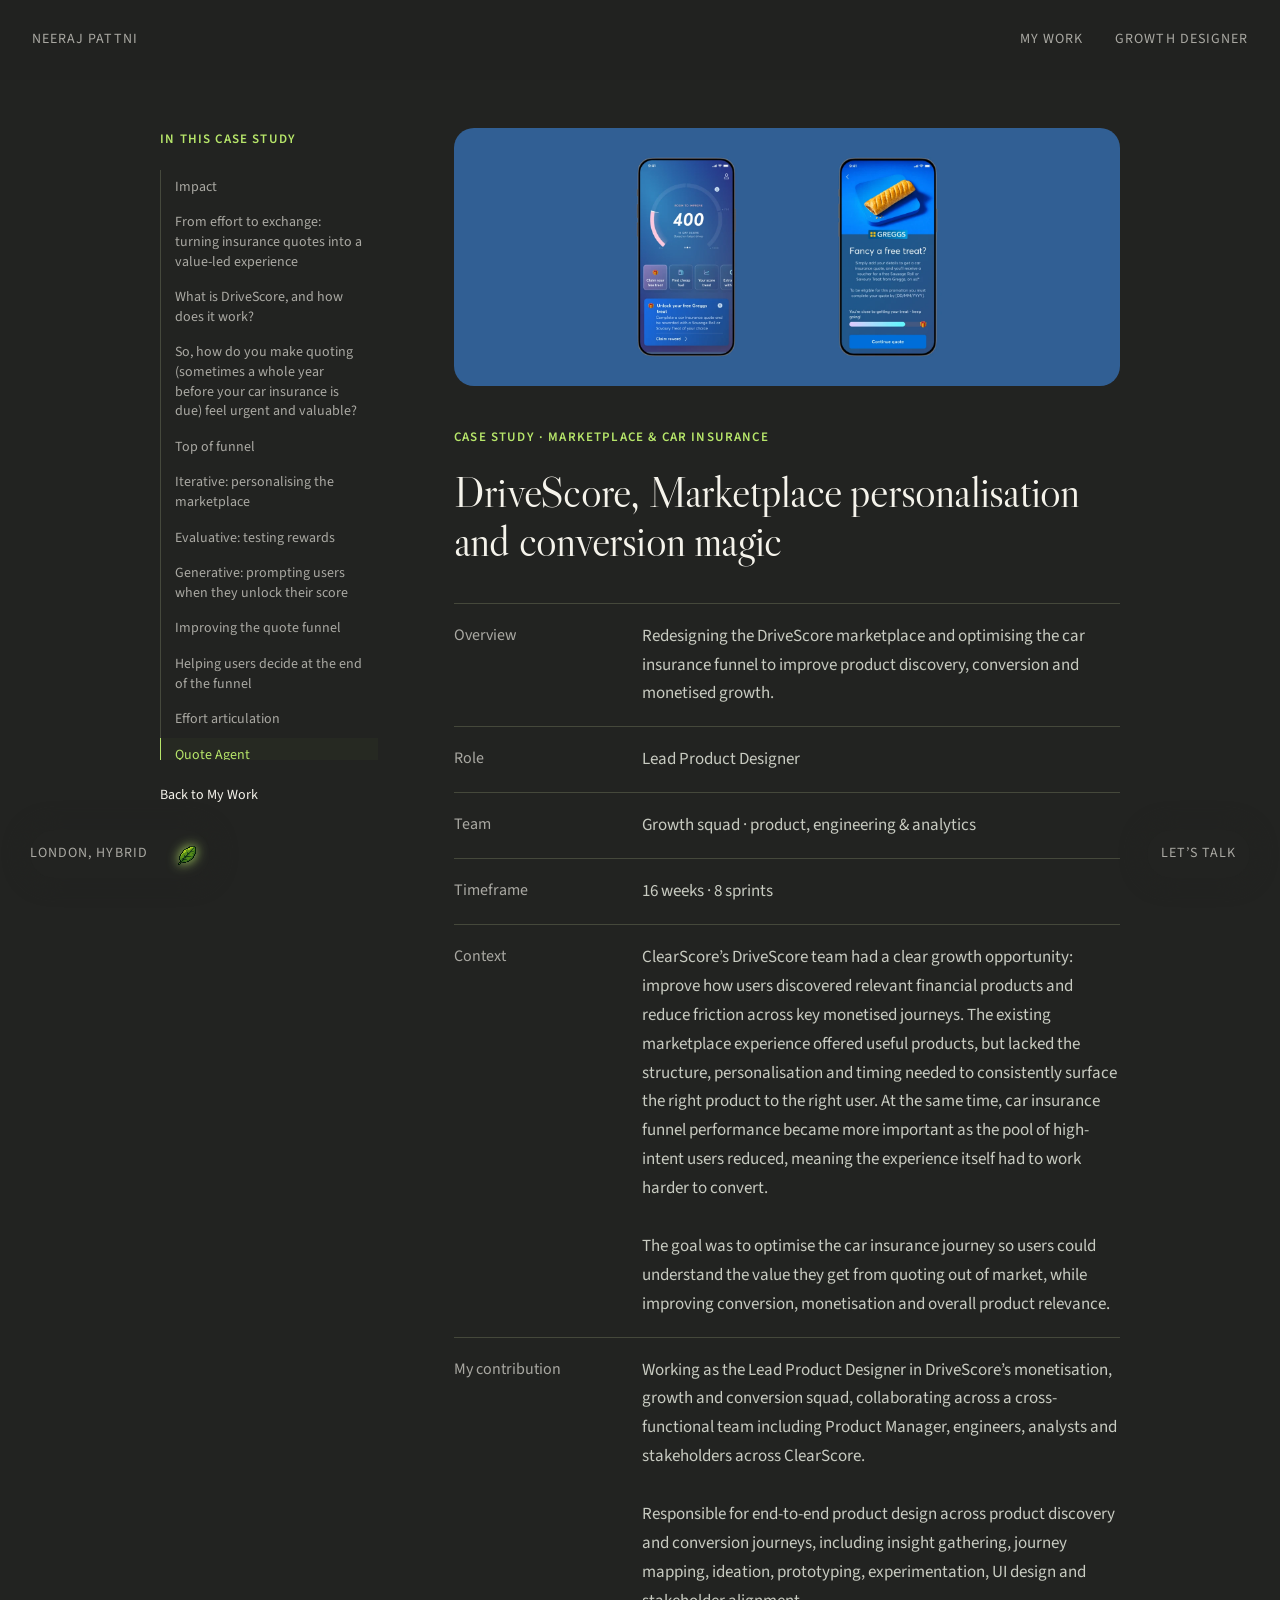
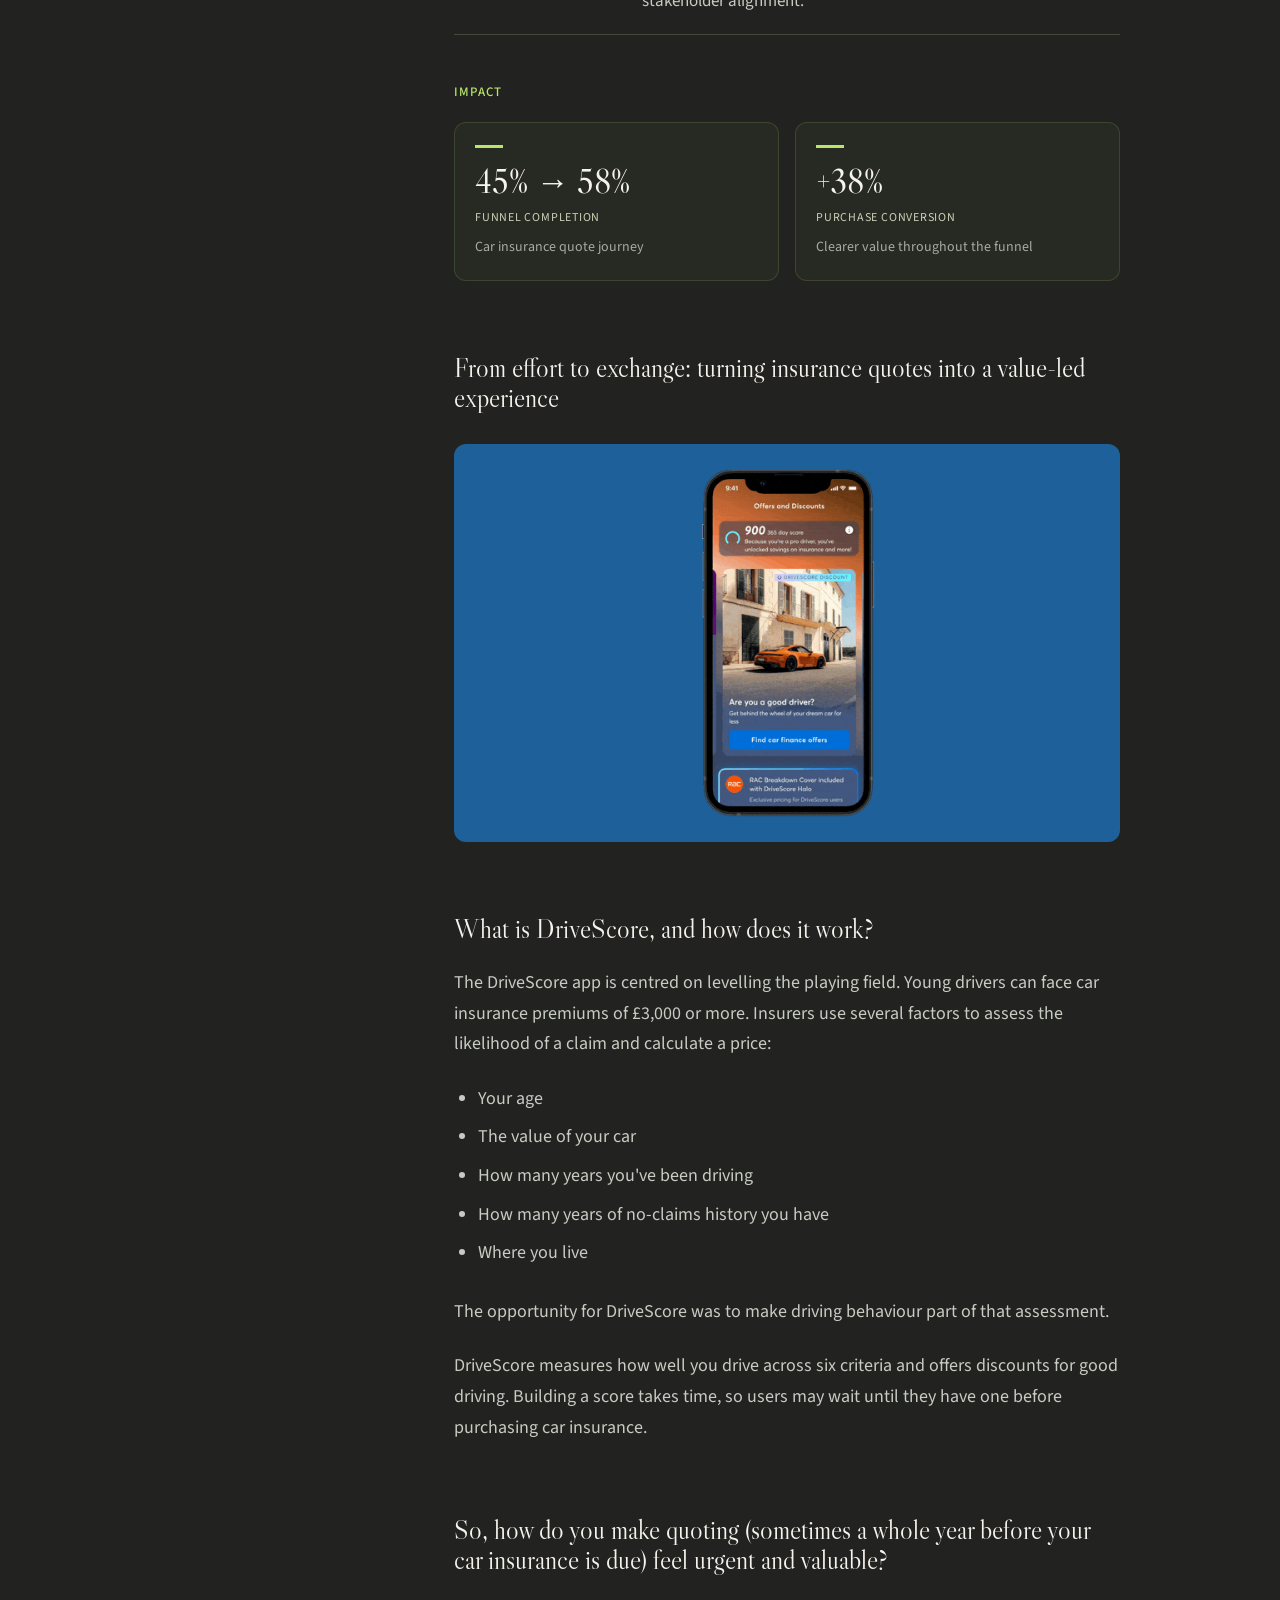
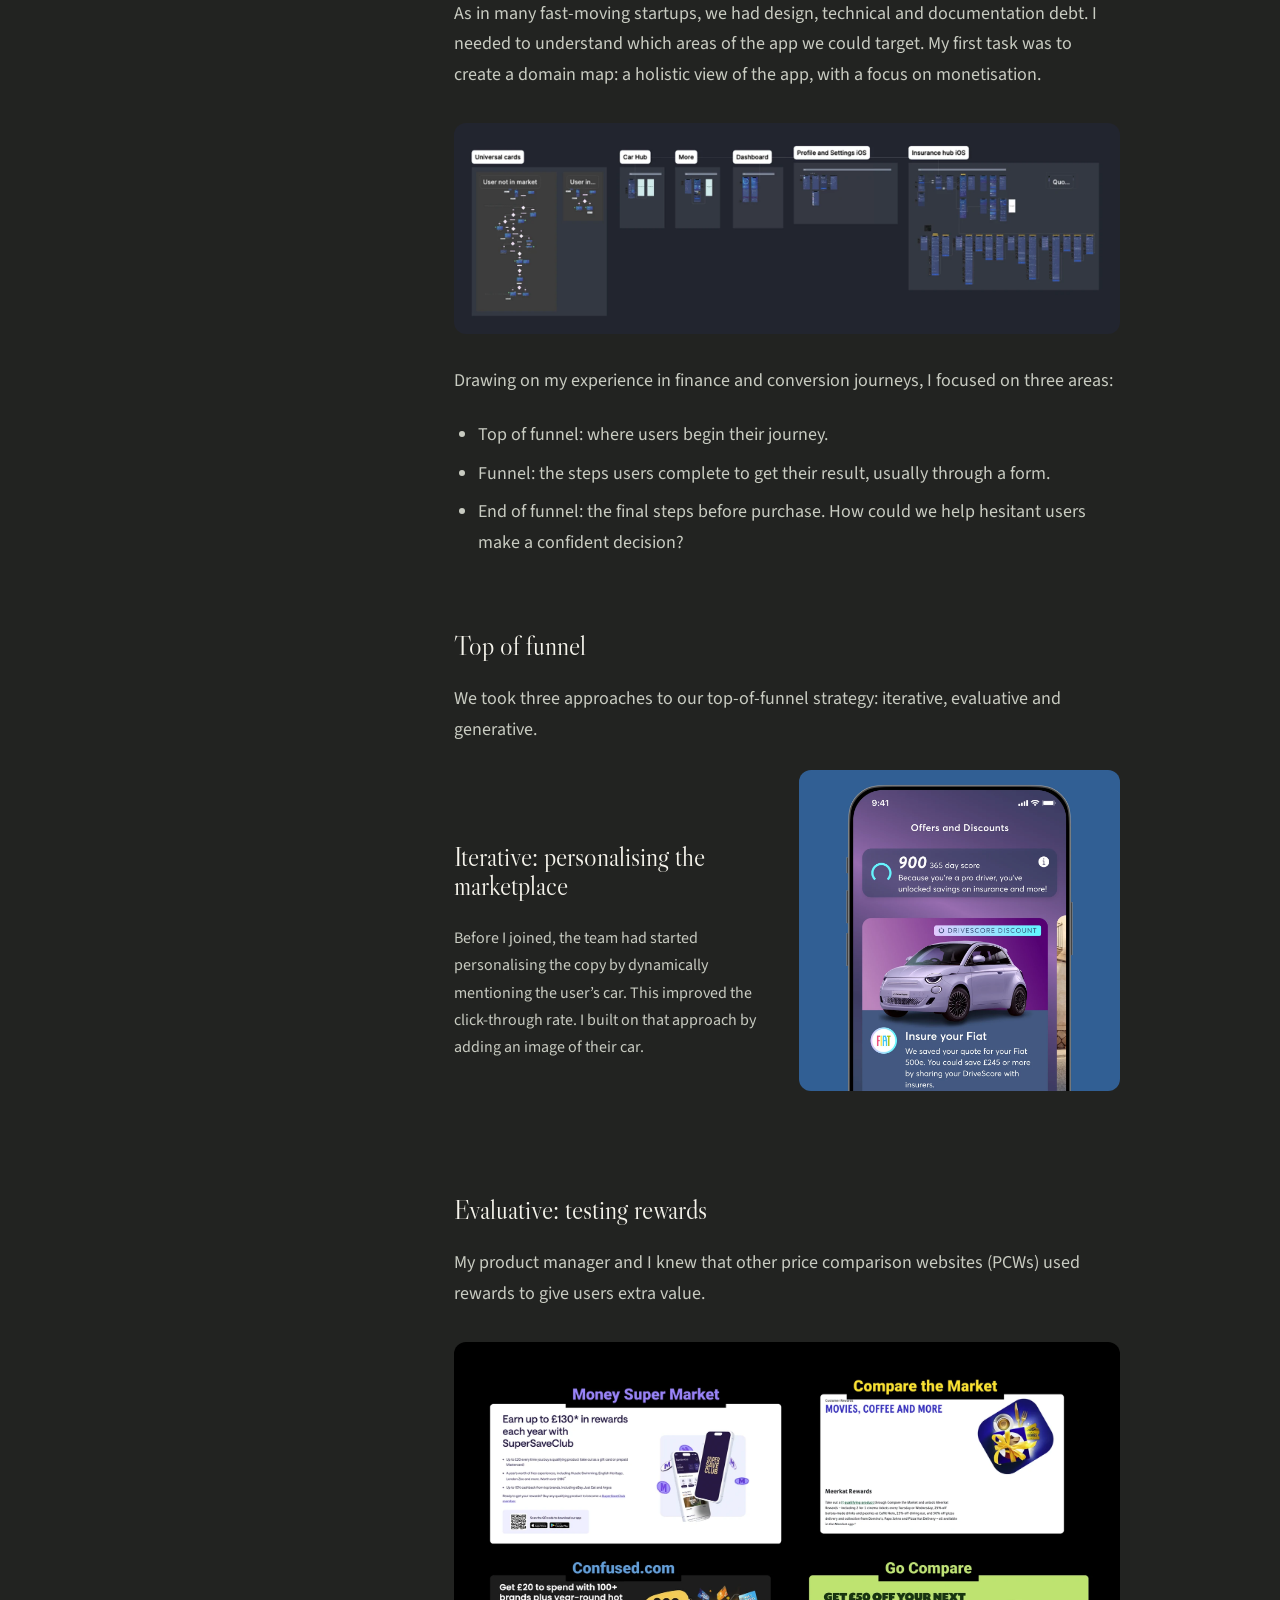
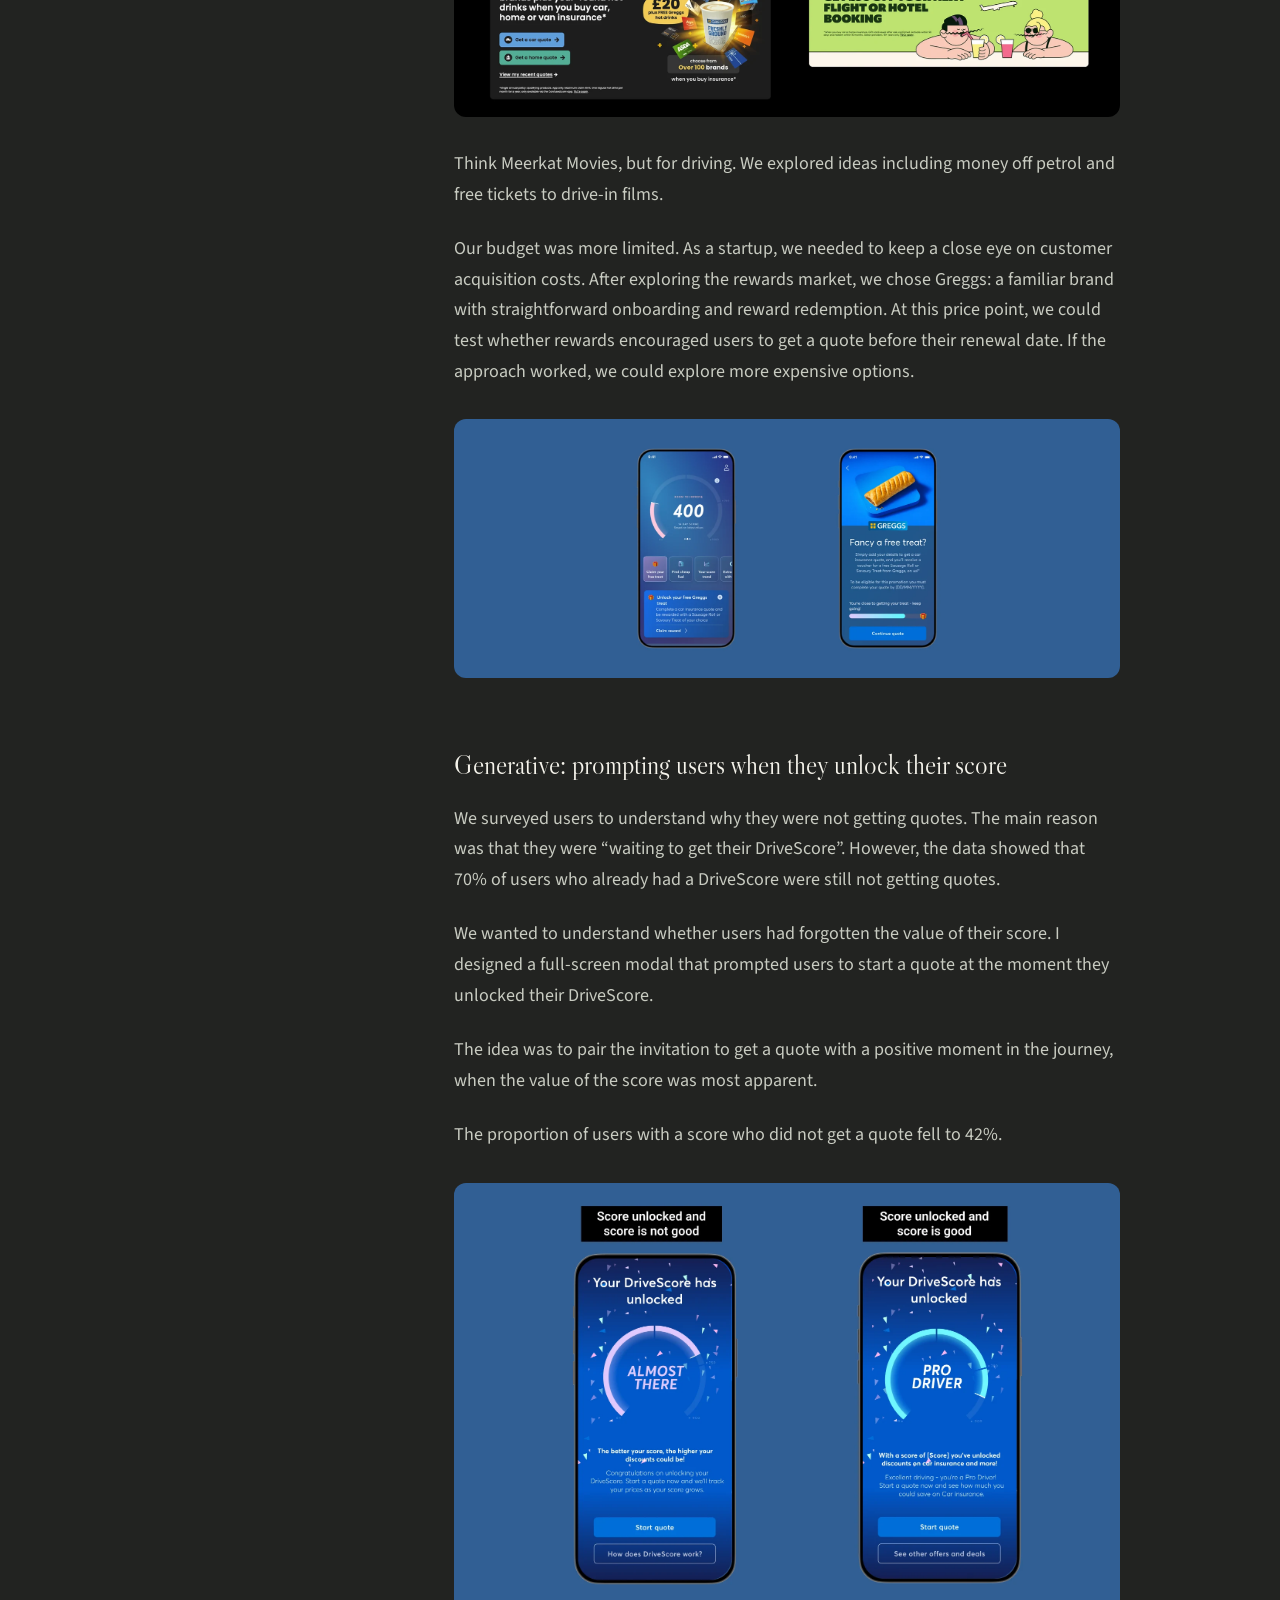
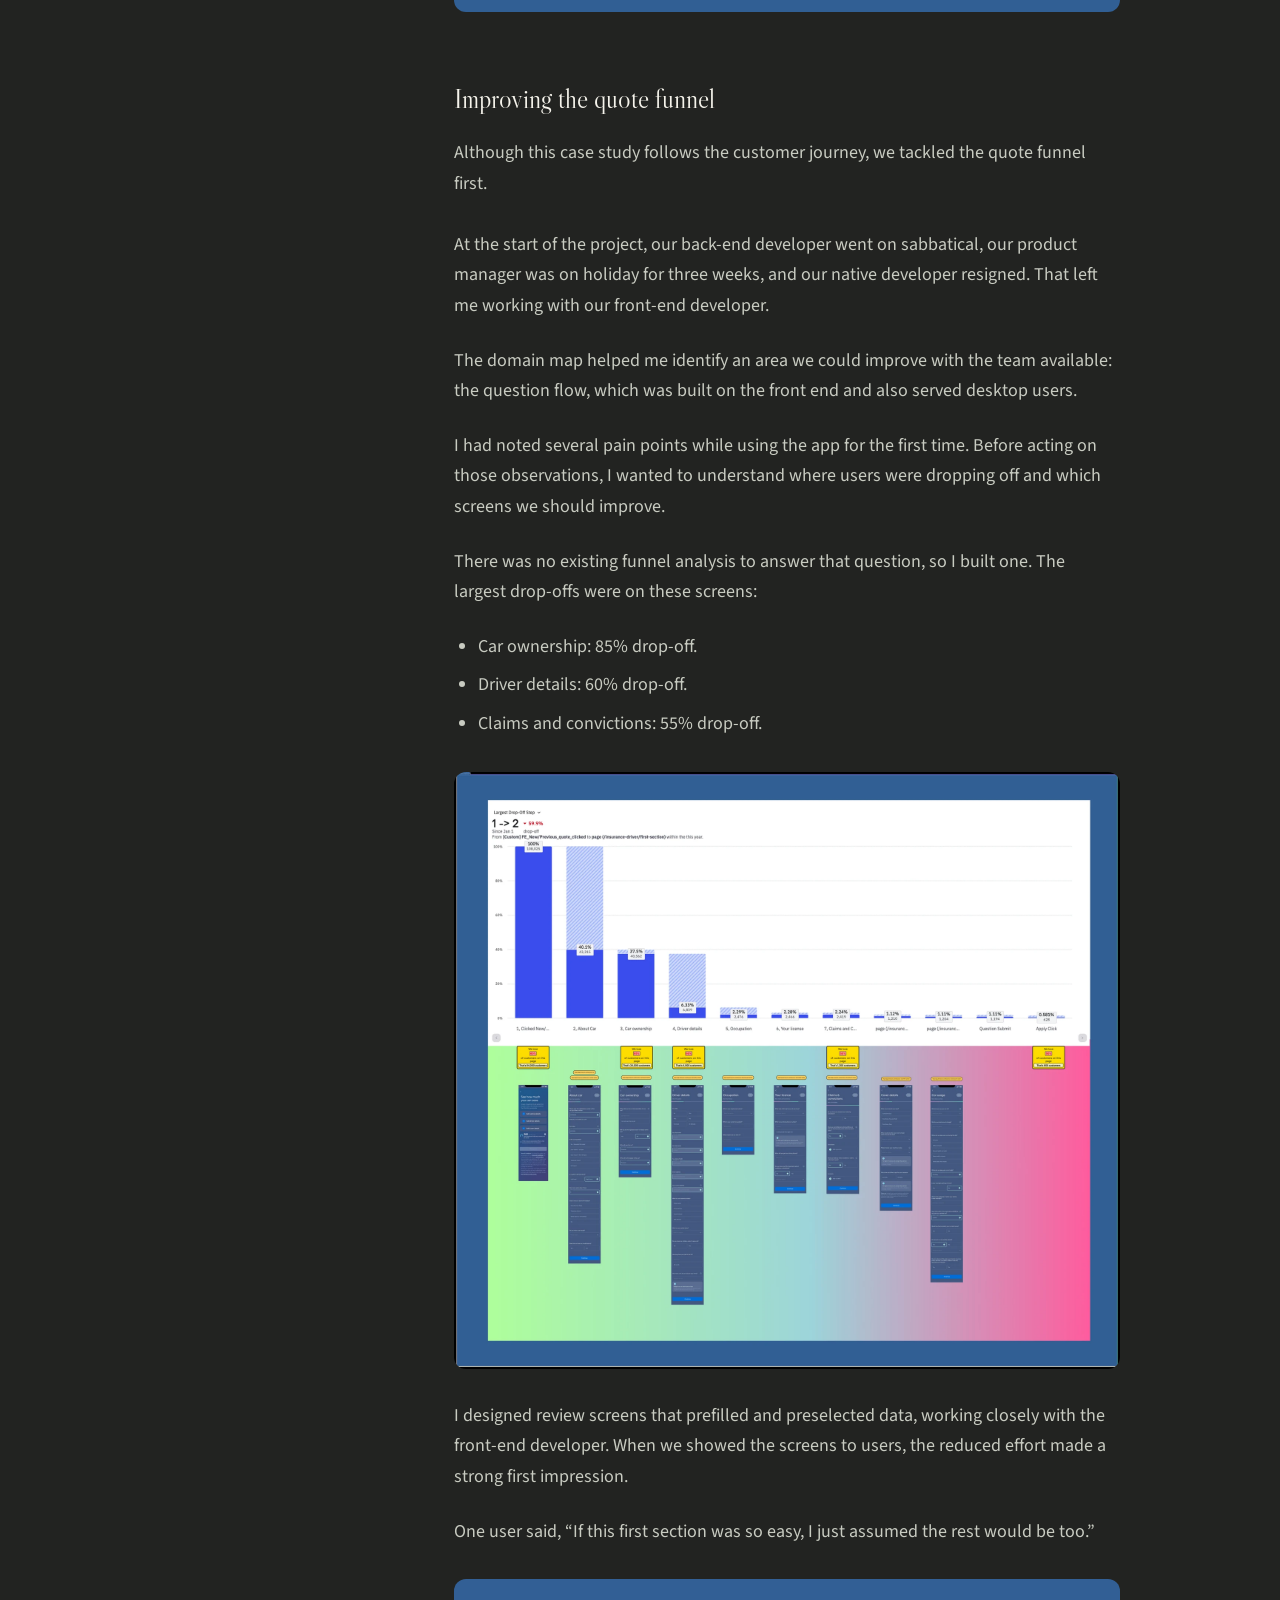
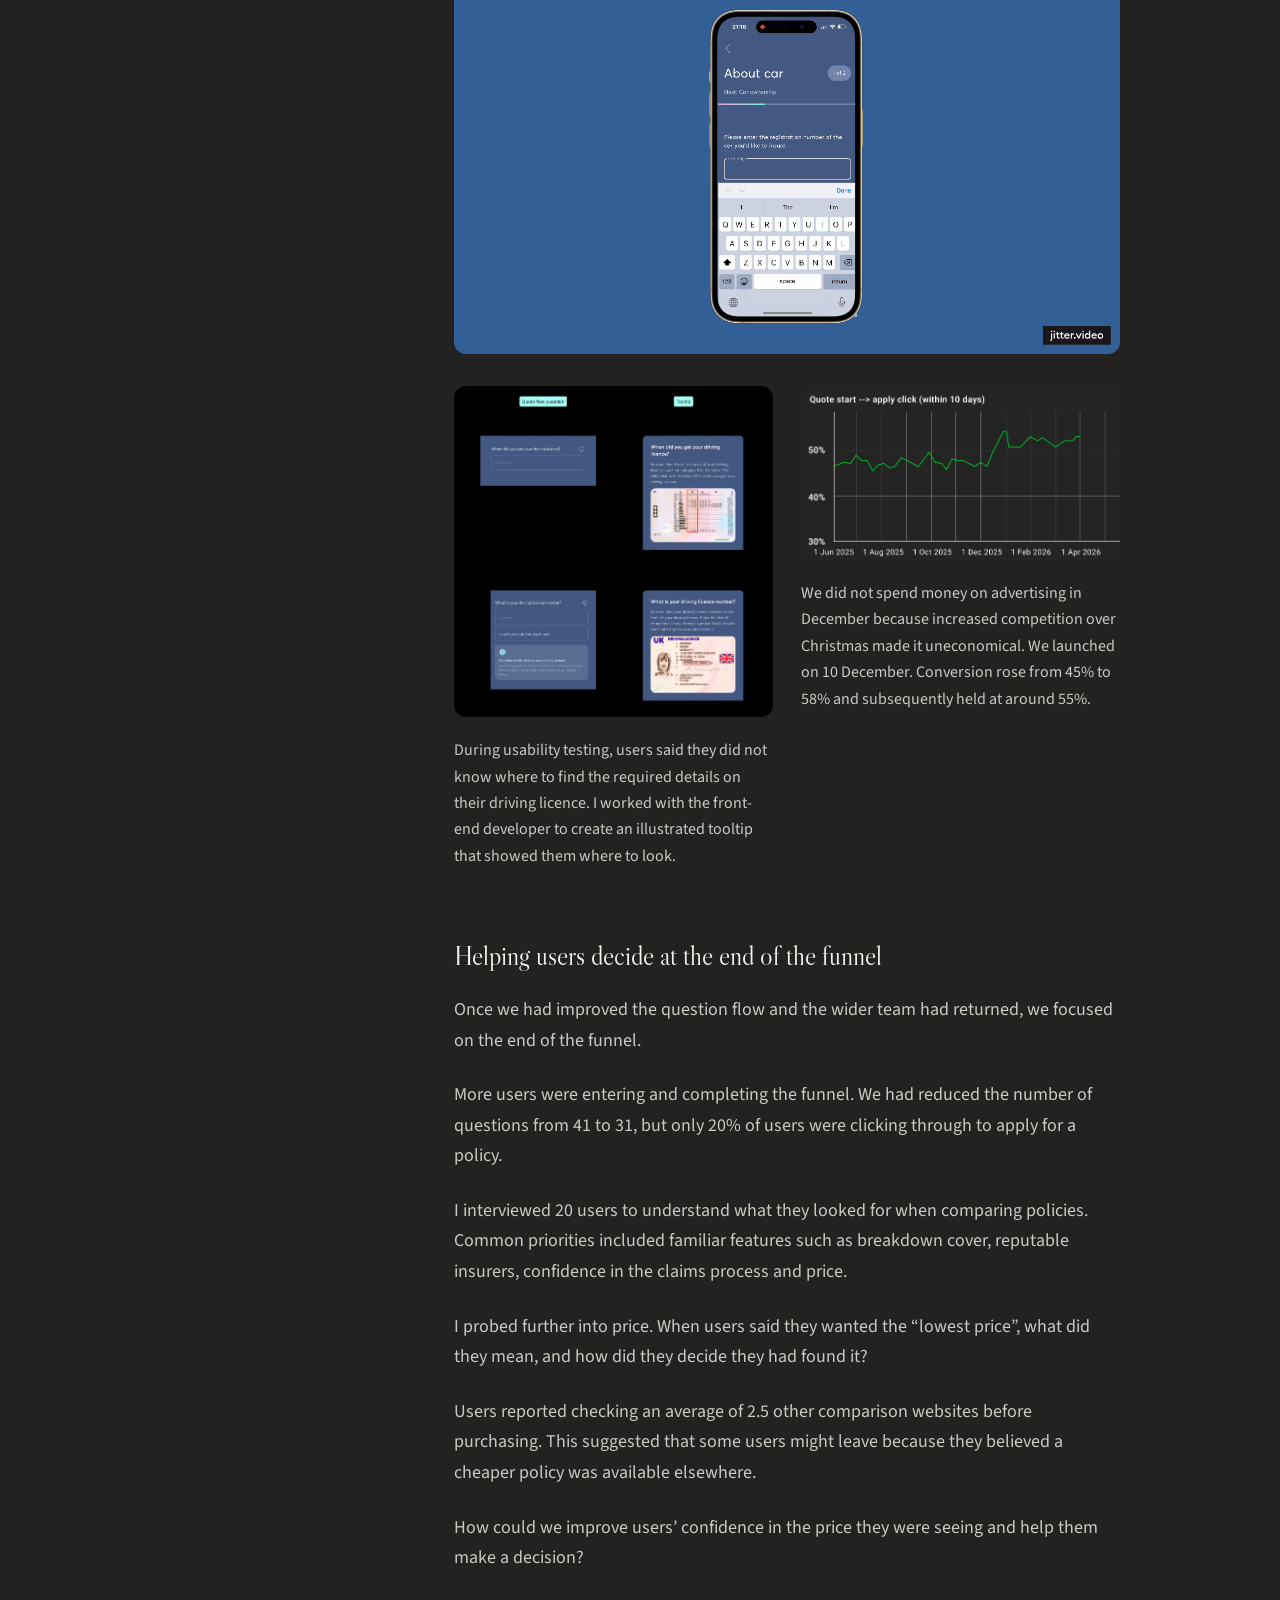
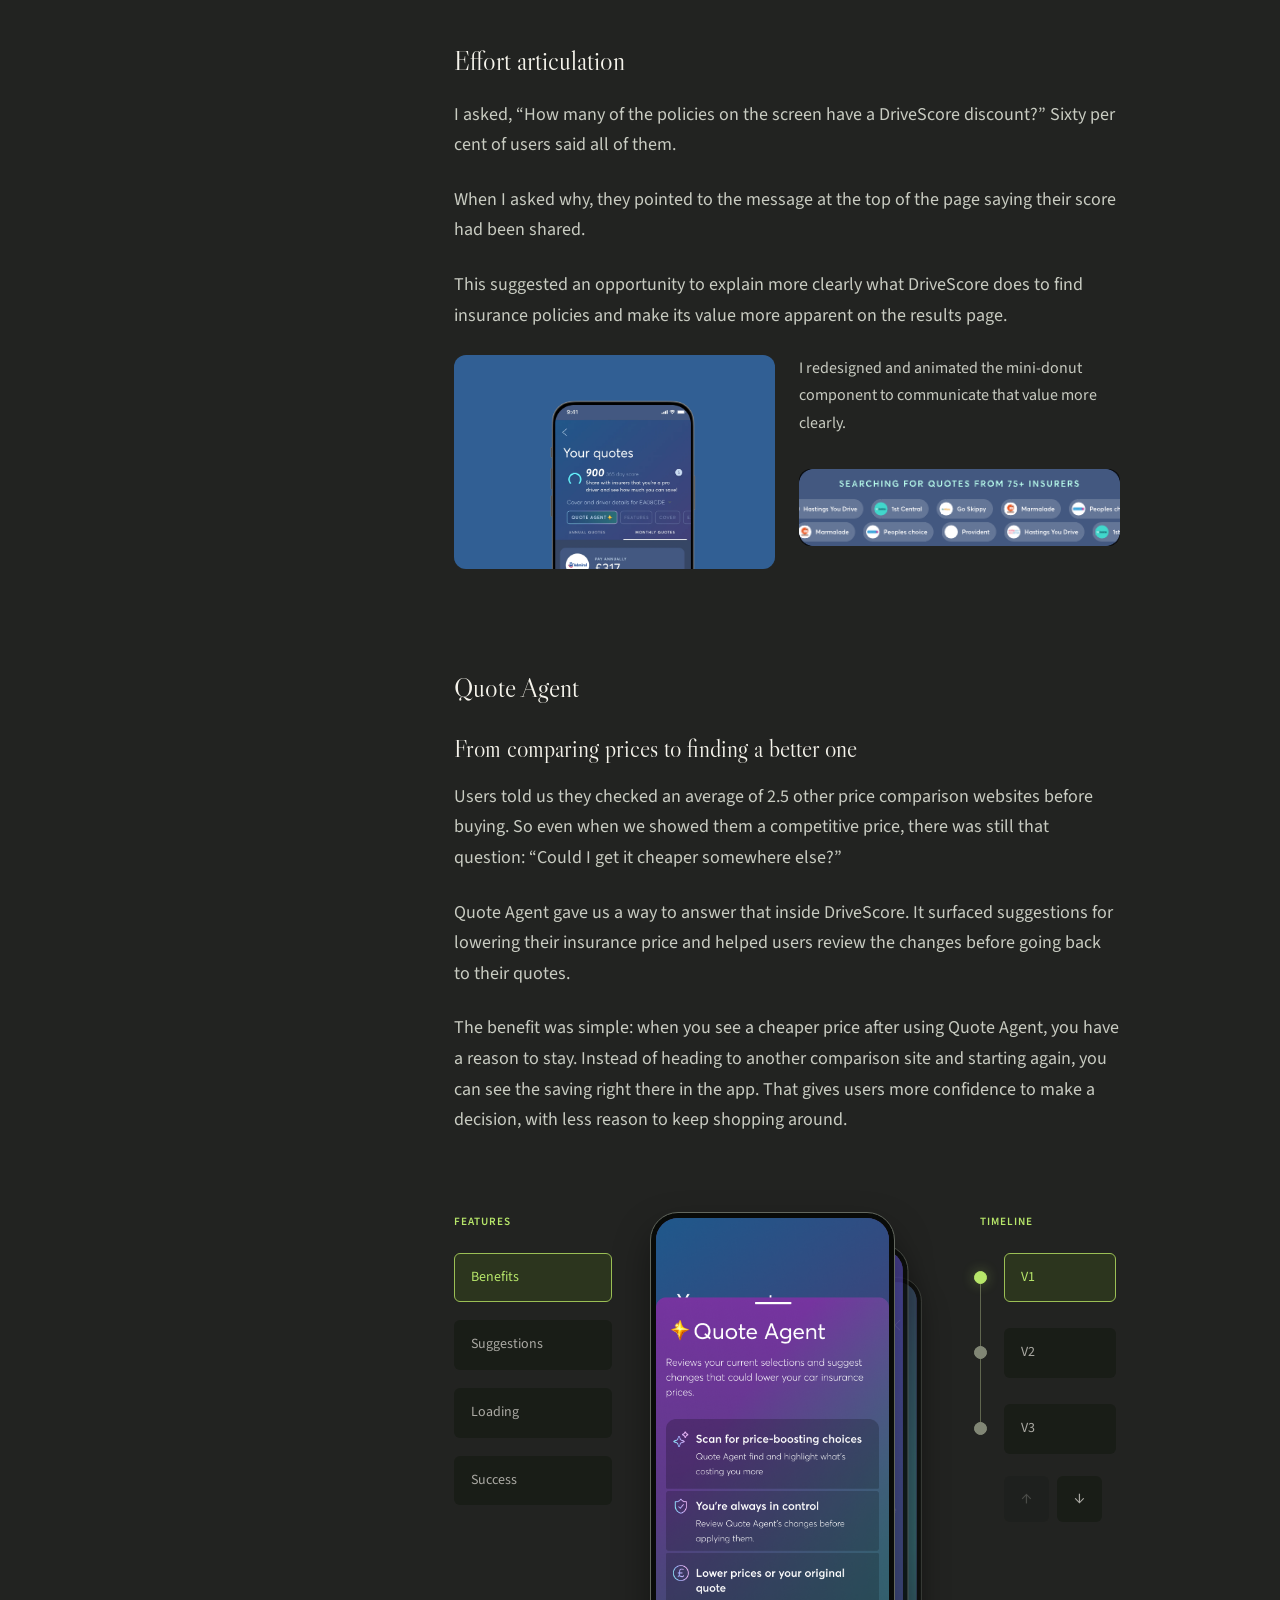
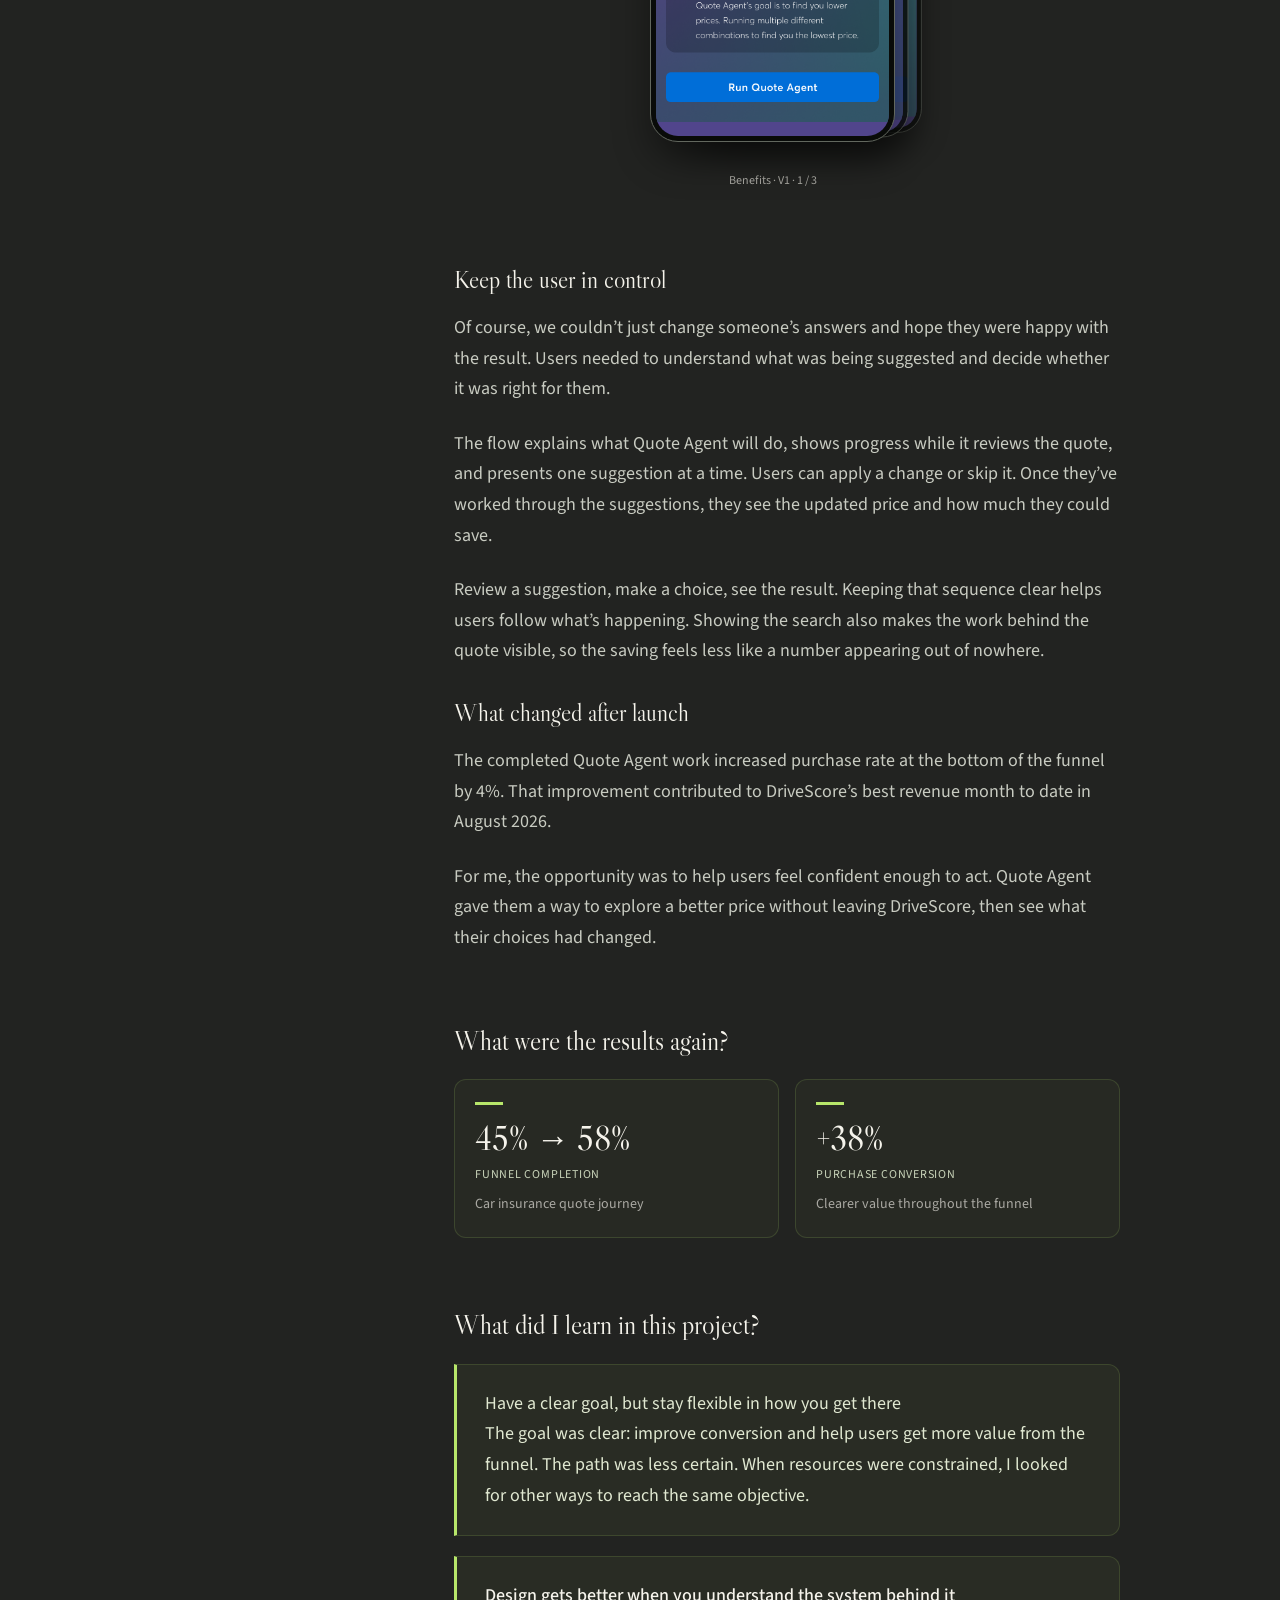
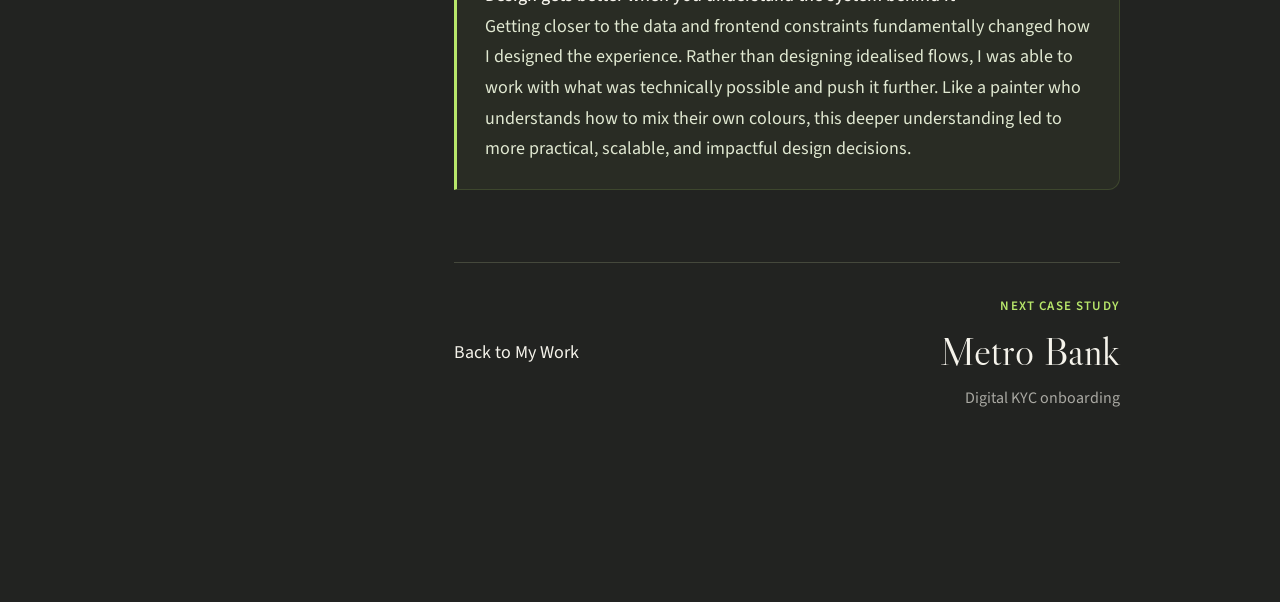
==== commit ea733287: "Update case study results, animations, icons and Vimeo embed" ====
--- a/drivescore.html
+++ b/drivescore.html
@@ -38,7 +38,7 @@
 <h3>What changed after launch</h3>
 <p>The completed Quote Agent work increased purchase rate at the bottom of the funnel by 4%. That improvement contributed to DriveScore’s best revenue month to date in August 2026.</p>
 <p>For me, the opportunity was to help users feel confident enough to act. Quote Agent gave them a way to explore a better price without leaving DriveScore, then see what their choices had changed.</p>
-<figure class="quote-agent-chart"><button class="image-expand" type="button" aria-label="Enlarge apply clicks chart"><img src="quote-agent-apply-clicks.svg" alt="Apply clicks from mid-April to September 2026, with fluctuations and a rise towards the end of the period. Values are approximate." width="1200" height="660" loading="lazy"></button><figcaption>Apply click volume, 15 April–September 2026. Approximate values reconstructed from the supplied chart; this is a separate measure from the 4% purchase-rate increase.</figcaption></figure><h2 id="s-343b721e-1557-8076-a930-d0154f8ec7a3">What were the results again?</h2><div class="insight"><p>Car insurance funnel completion improved from 45% to 58%</p></div><div class="insight"><p>Conversion to purchase increased by 38% through increased articulation of value throughout the funnel</p></div><h2 id="s-343b721e-1557-8004-92a1-e952c04484c6">What did I learn in this project?</h2><div class="insight">Have a clear goal, but stay flexible in how you get there<br>The goal was clear: improve conversion and help users get more value from the funnel. The path was less certain. When resources were constrained, I looked for other ways to reach the same objective.</div><div class="insight"><strong>Design gets better when you understand the system behind it<br></strong>Getting closer to the data and frontend constraints fundamentally changed how I designed the experience. Rather than designing idealised flows, I was able to work with what was technically possible and push it further. Like a painter who understands how to mix their own colours, this deeper understanding led to more practical, scalable, and impactful design decisions.</div></article>
+<h2 id="s-343b721e-1557-8076-a930-d0154f8ec7a3">What were the results again?</h2><dl class="impact-grid"><div class="impact-tile"><dd>45% → 58%</dd><dt>Funnel completion</dt><p>Car insurance quote journey</p></div><div class="impact-tile"><dd>+38%</dd><dt>Purchase conversion</dt><p>Clearer value throughout the funnel</p></div></dl><h2 id="s-343b721e-1557-8004-92a1-e952c04484c6">What did I learn in this project?</h2><div class="insight">Have a clear goal, but stay flexible in how you get there<br>The goal was clear: improve conversion and help users get more value from the funnel. The path was less certain. When resources were constrained, I looked for other ways to reach the same objective.</div><div class="insight"><strong>Design gets better when you understand the system behind it<br></strong>Getting closer to the data and frontend constraints fundamentally changed how I designed the experience. Rather than designing idealised flows, I was able to work with what was technically possible and push it further. Like a painter who understands how to mix their own colours, this deeper understanding led to more practical, scalable, and impactful design decisions.</div></article>
 <nav class="case-next" aria-label="More projects"><a href="index.html#work">Back to My Work</a><a href="metro-kyc.html"><span class="eyebrow">Next case study</span><strong>Metro Bank</strong><span>Digital KYC onboarding</span></a></nav>
 </main></div>
 <footer class="site-footer"><div class="footer-left"><span>London, Hybrid</span><button class="season" type="button" aria-label="Switch to autumn leaves" aria-pressed="false" title="A change of season"><span class="season-icon" aria-hidden="true"></span></button></div><a class="contact" href="https://www.linkedin.com/in/neeraj-pattni" target="_blank" rel="noopener noreferrer">Let’s talk</a></footer>
--- a/case-study.css
+++ b/case-study.css
@@ -76,3 +76,23 @@
 @media(min-width:601px) and (max-width:1400px){.impact-grid{flex-wrap:wrap}.impact-tile{flex:1 1 calc(50% - 16px)}}
 @media(max-width:600px){.case-hero-image{margin-bottom:28px}.case-hero-image img,.case-hero-image .image-expand{border-radius:12px}.impact-grid{display:grid;grid-template-columns:1fr 1fr;gap:10px}.impact-tile{padding:16px 12px}.impact-tile dd{font-size:1.8rem}.impact-tile p{font-size:.8125rem}}
 @media(max-width:360px){.impact-grid{grid-template-columns:1fr}}
+
+/* Keep supporting Metro examples readable without enlarging them into posters. */
+.case-body .media-phone-contained .image-expand{display:flex;justify-content:center;background:#000;padding:24px}
+.case-body .media-phone-contained img{width:auto;max-width:100%;height:auto;max-height:580px;object-fit:contain}
+.case-body .media-diagram-contained{max-width:620px;margin-left:auto;margin-right:auto}
+@media(max-width:600px){.case-body .media-phone-contained .image-expand{padding:16px}.case-body .media-phone-contained img{max-height:460px}}
+
+.case-body .feature-icon{margin:0;background:none}
+.feature-icon span{display:block;width:112px;height:112px;background-image:url('utopicode-icons.png');background-size:500% auto;background-repeat:no-repeat}
+.case-body .column_list:has(> .column > .feature-icon):has(> .column:nth-child(2):last-child){display:grid;grid-template-columns:112px minmax(0,1fr);gap:28px;align-items:start}
+.case-body .column_list:has(> .column > .feature-icon):has(> .column:nth-child(2):last-child) > .column{min-width:0;width:auto}
+@media(max-width:600px){.case-body .column_list:has(> .column > .feature-icon):has(> .column:nth-child(2):last-child){grid-template-columns:72px minmax(0,1fr);gap:16px}.feature-icon span{width:72px;height:72px}}
+
+/* Mask the noisy exported shadow without altering the dashboard UI. */
+.case-body .dashboard-clean .image-expand{position:relative;aspect-ratio:1640/1110;overflow:hidden;background:#fff;border-radius:16px}
+.case-body .dashboard-clean img{position:absolute;width:105.854%;max-width:none;height:auto;left:-2.927%;top:-.721%;border-radius:0}
+.image-dialog img[src*="cbc623cc-6174-4141-ba4c-ba8e90ebbed0"]{clip-path:inset(.7% 2.8% 7.3% round 16px)}
+
+.perfect-fit-icon span{background-image:url('perfect-fit-icons.png');background-size:600% auto}
+.perfect-fit-icon span{clip-path:inset(8% 6% round 18%)}
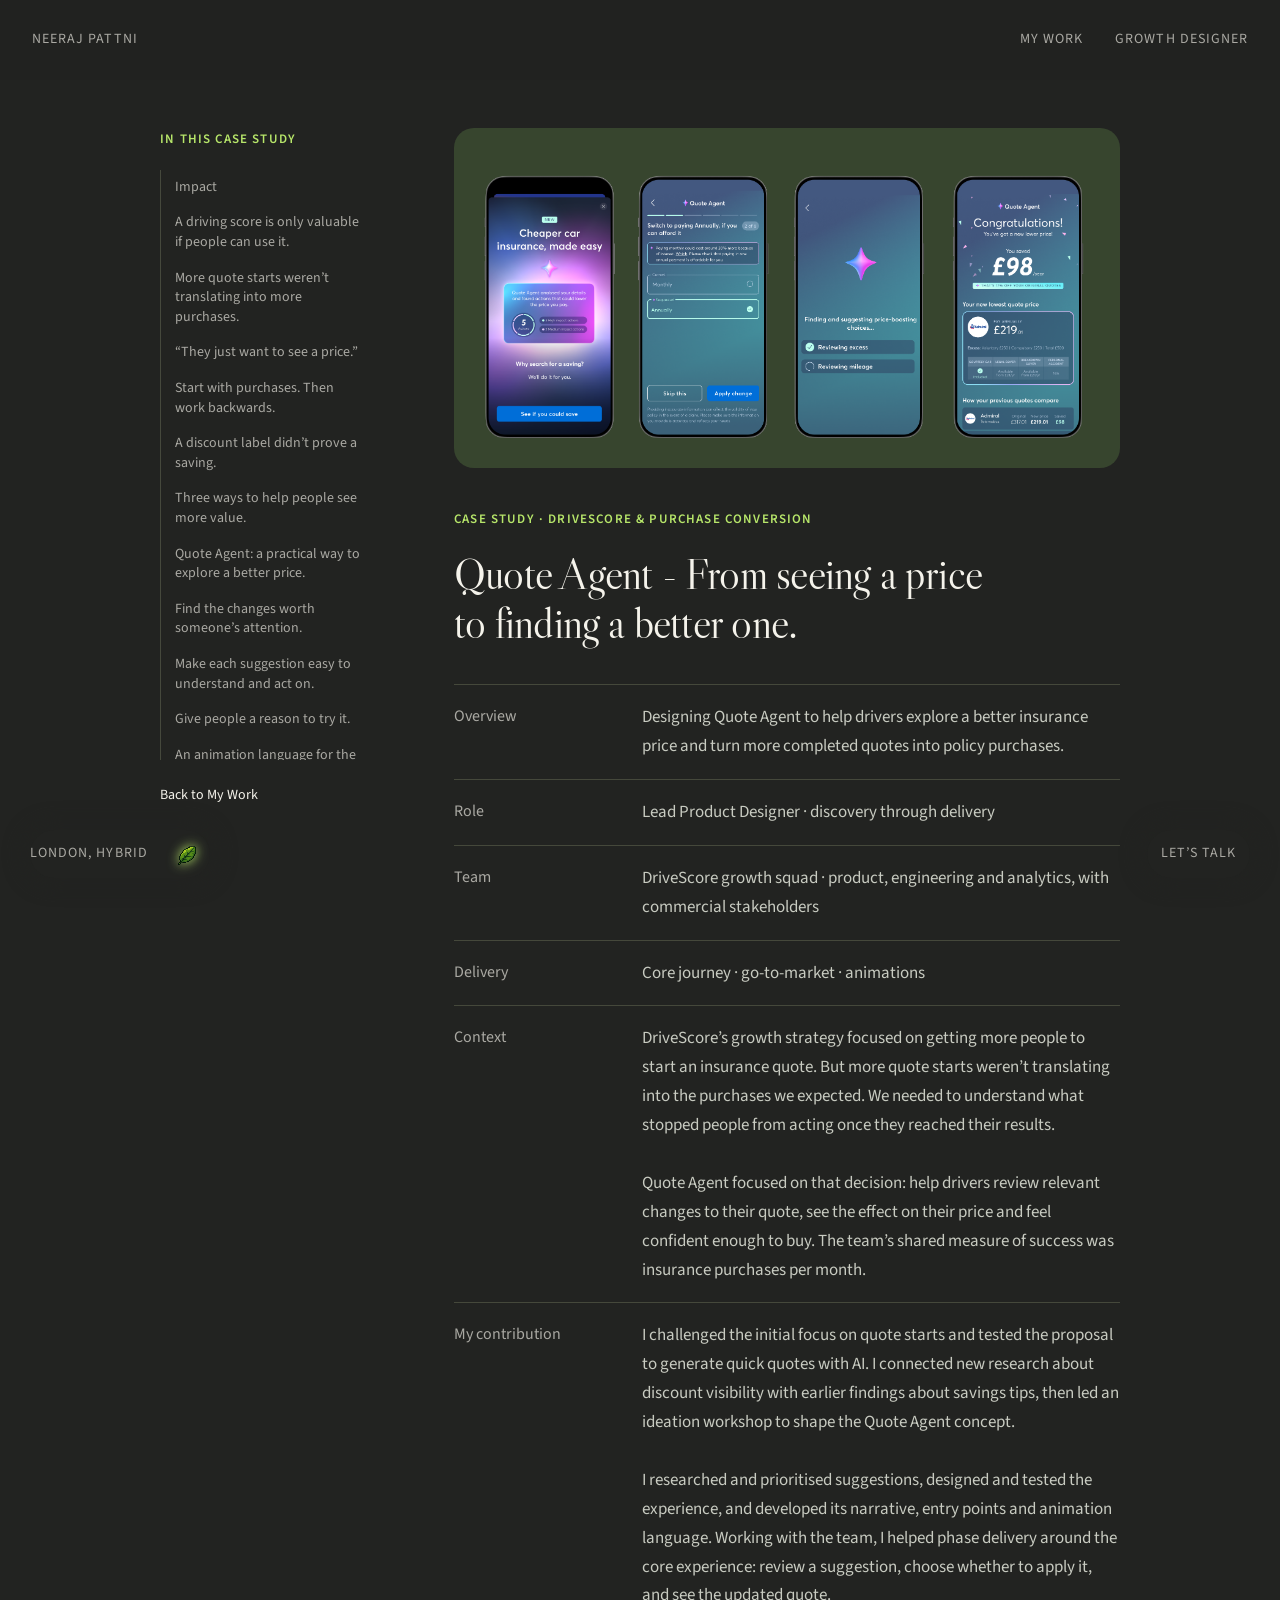
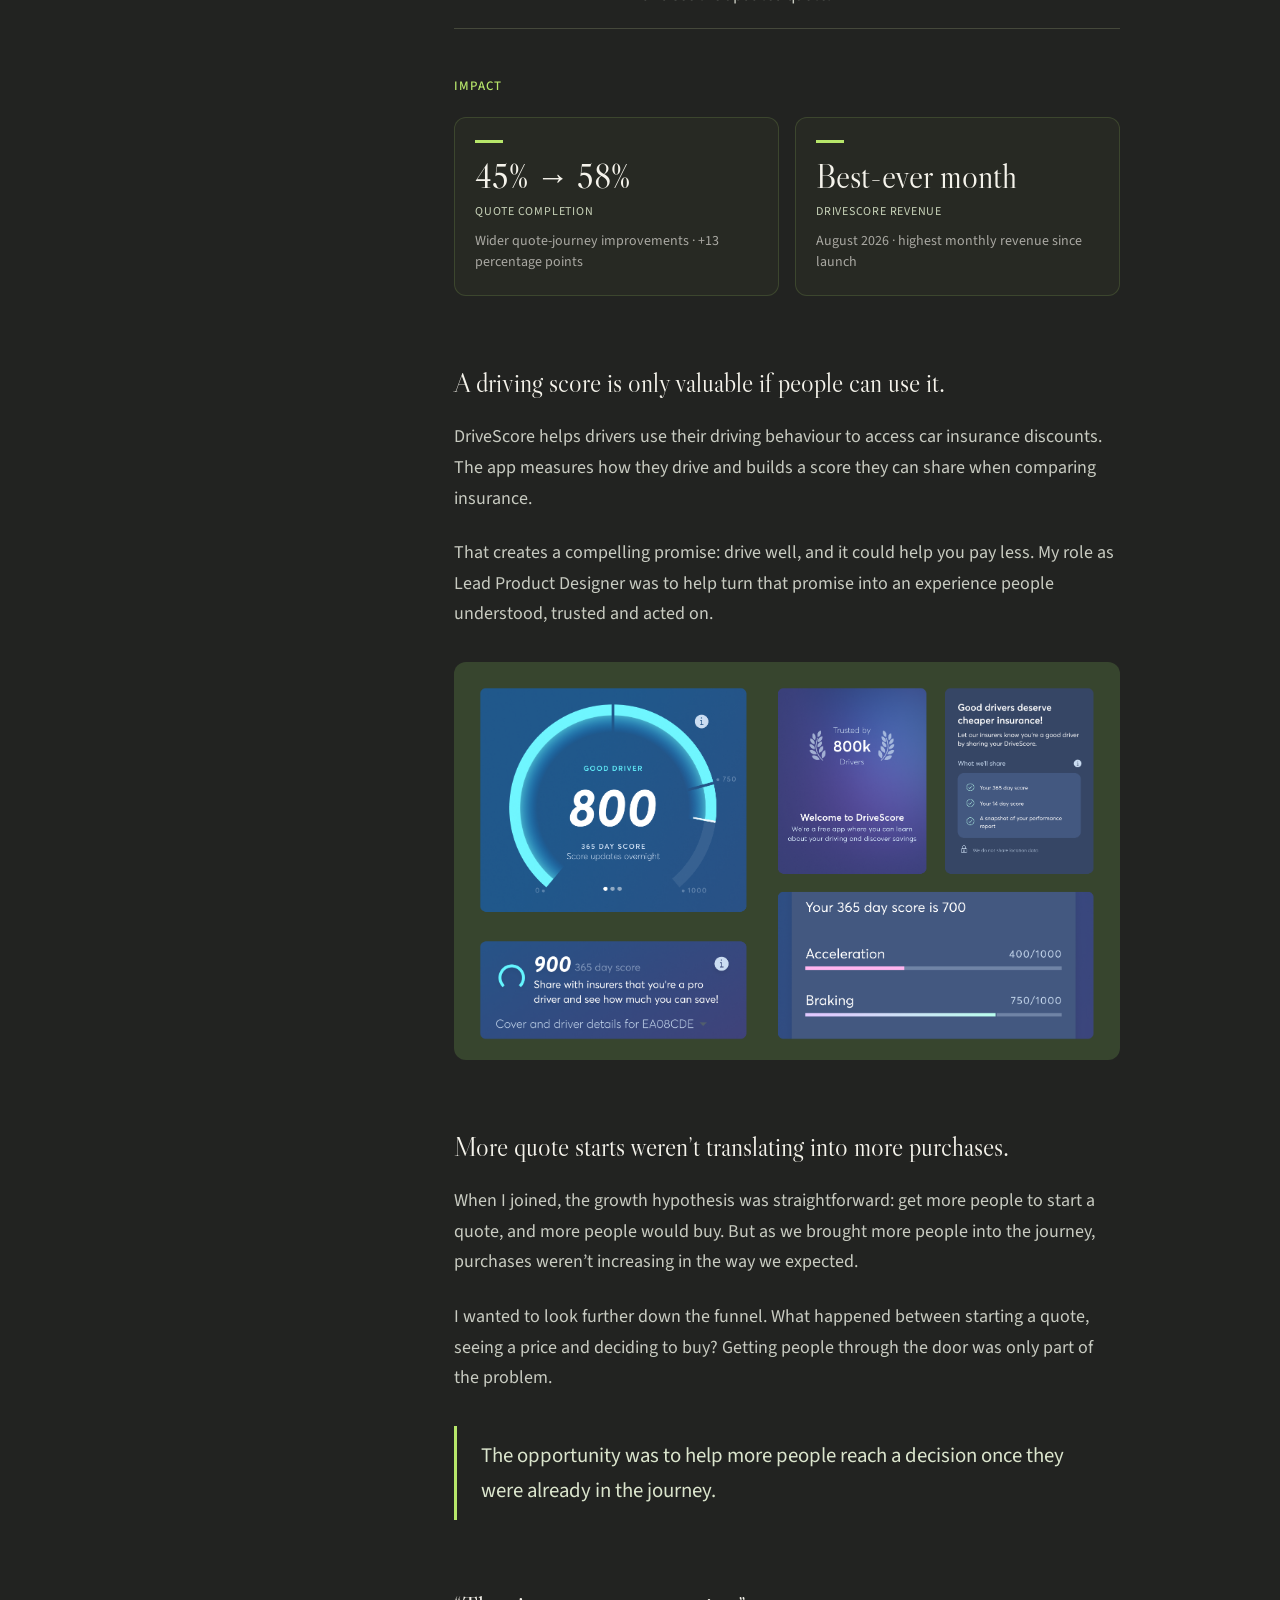
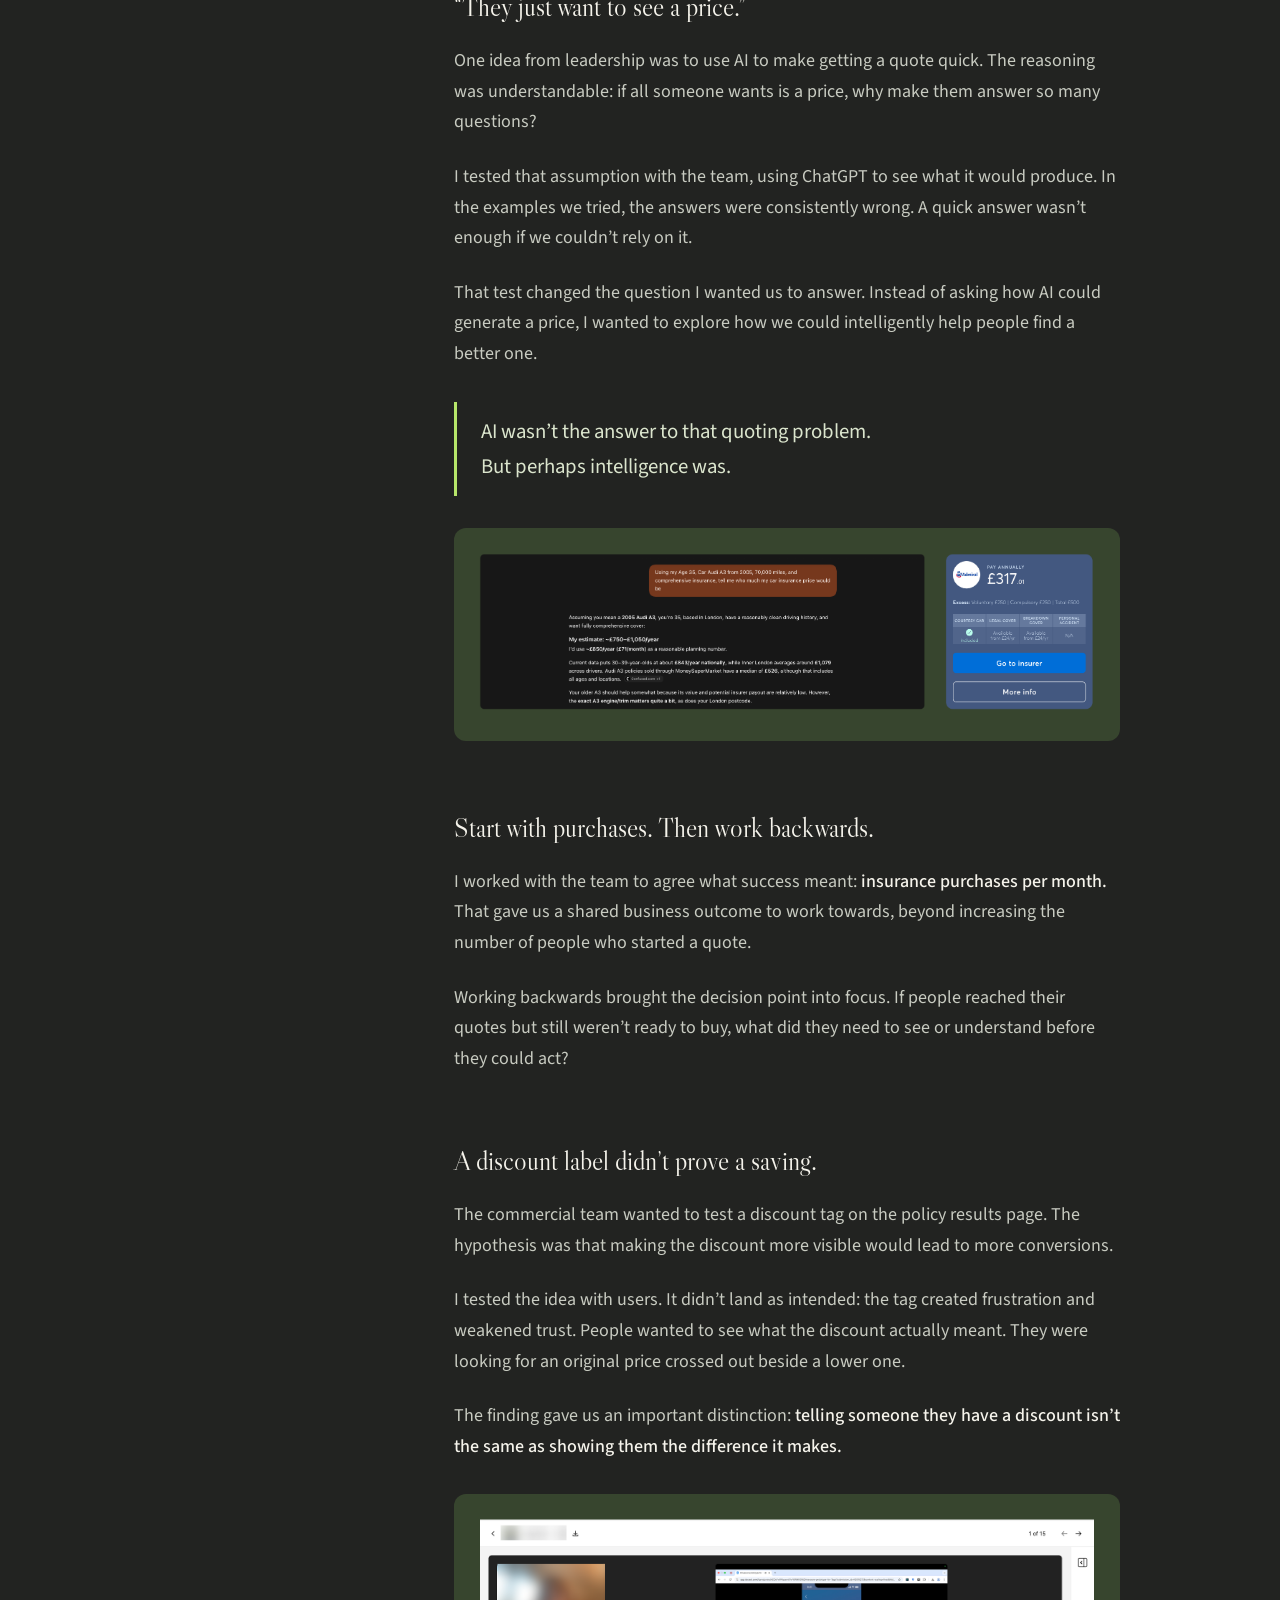
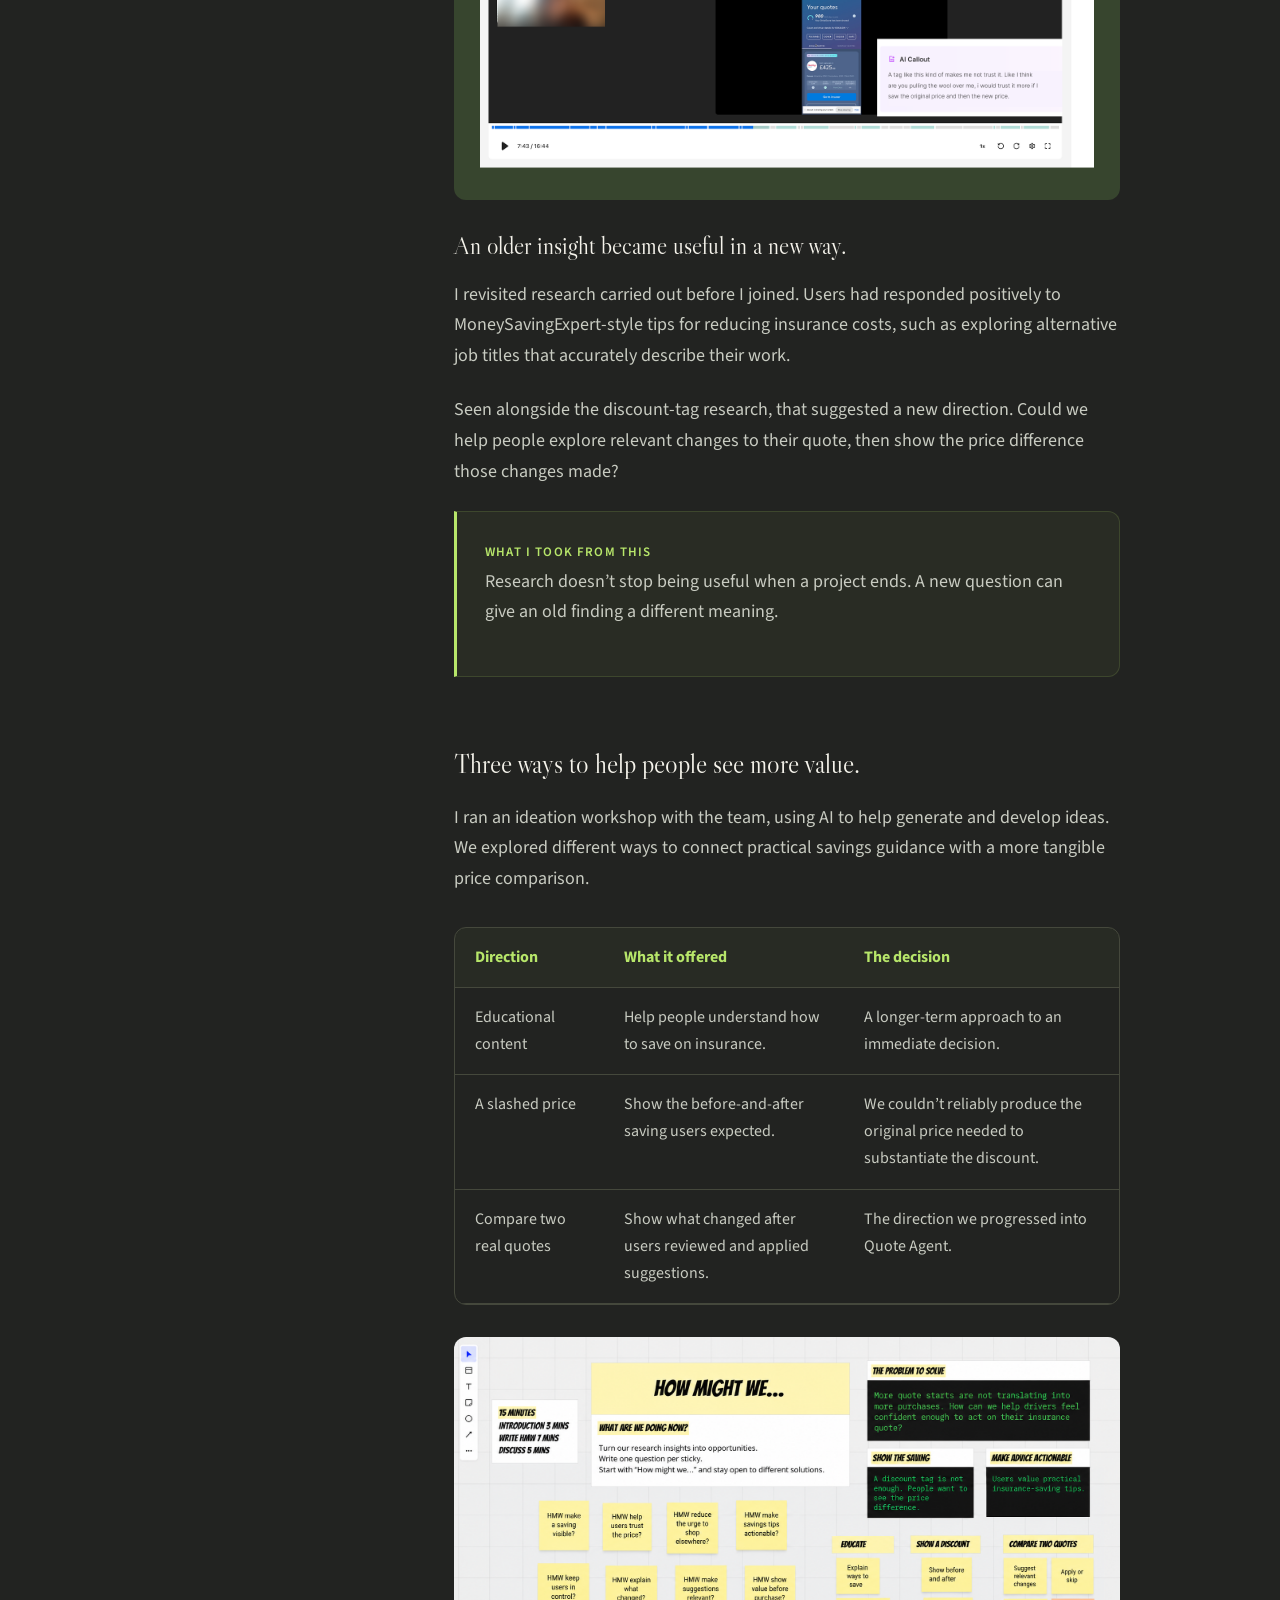
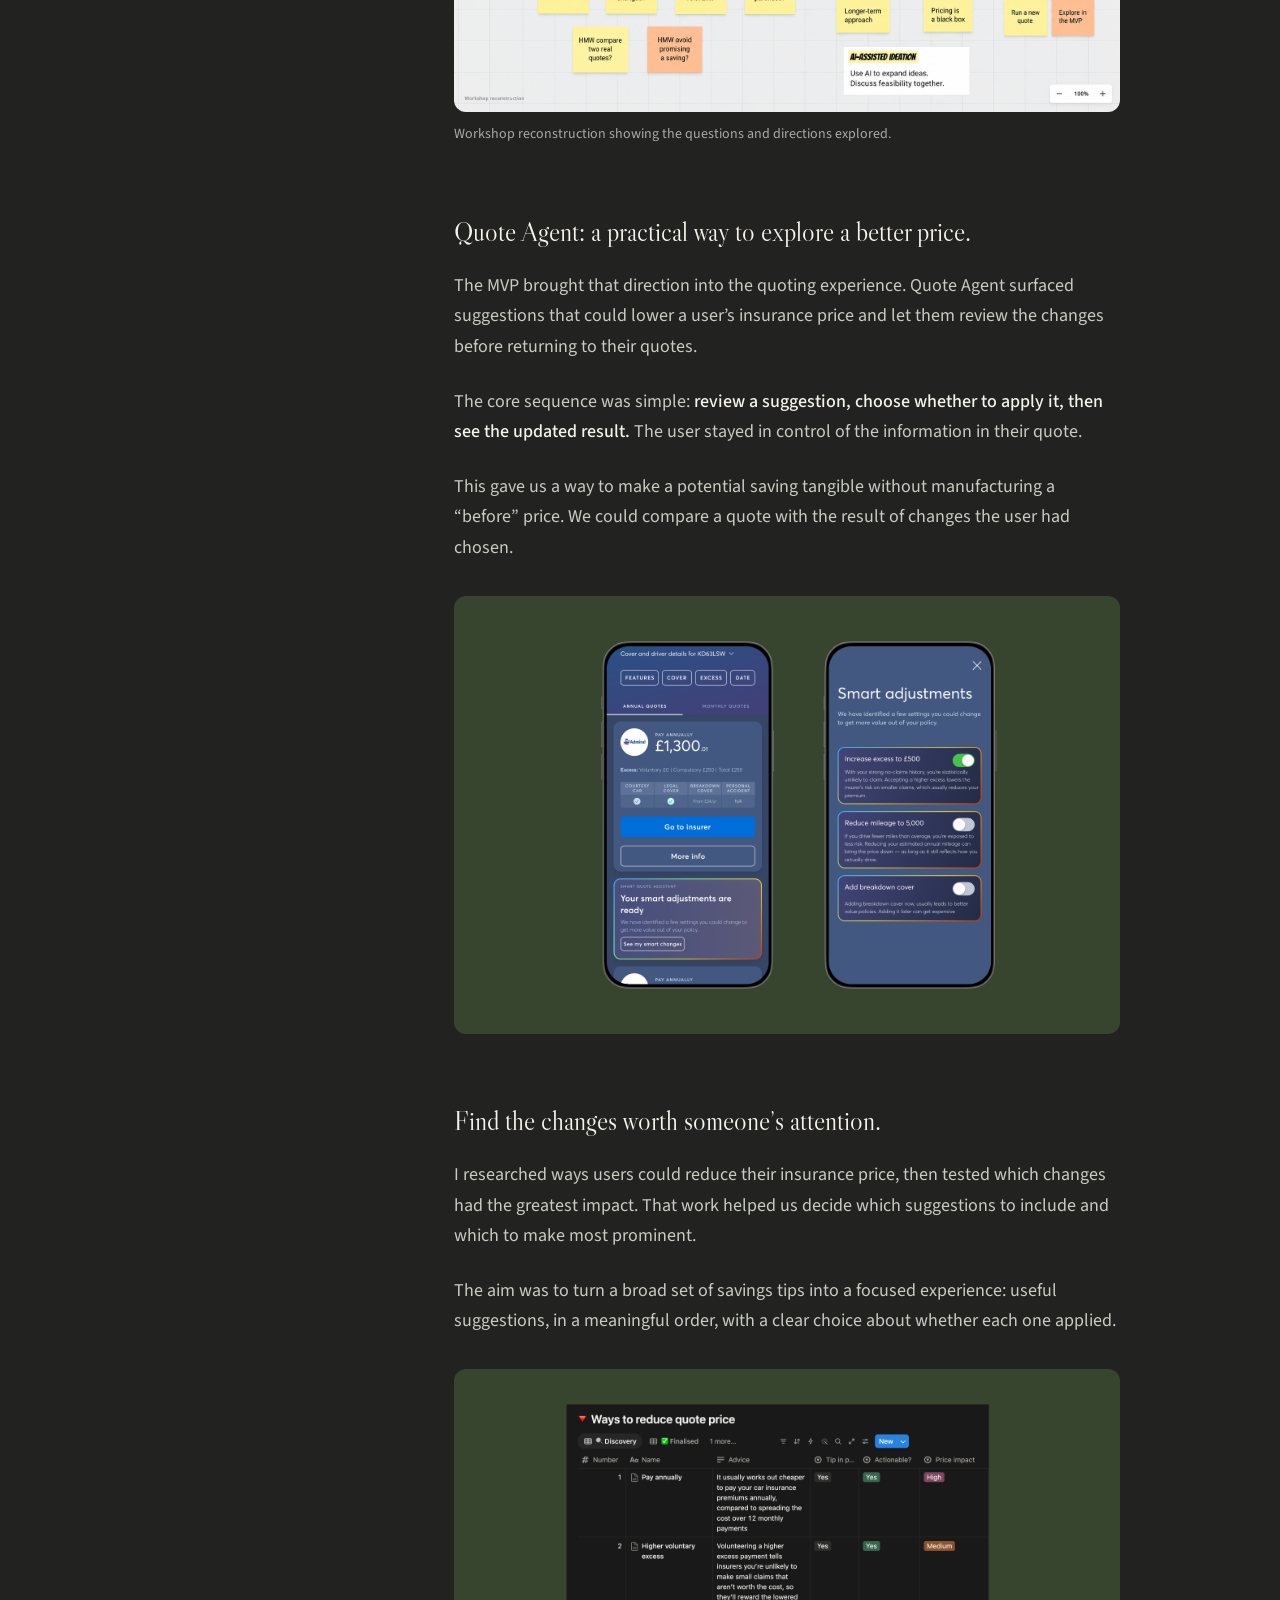
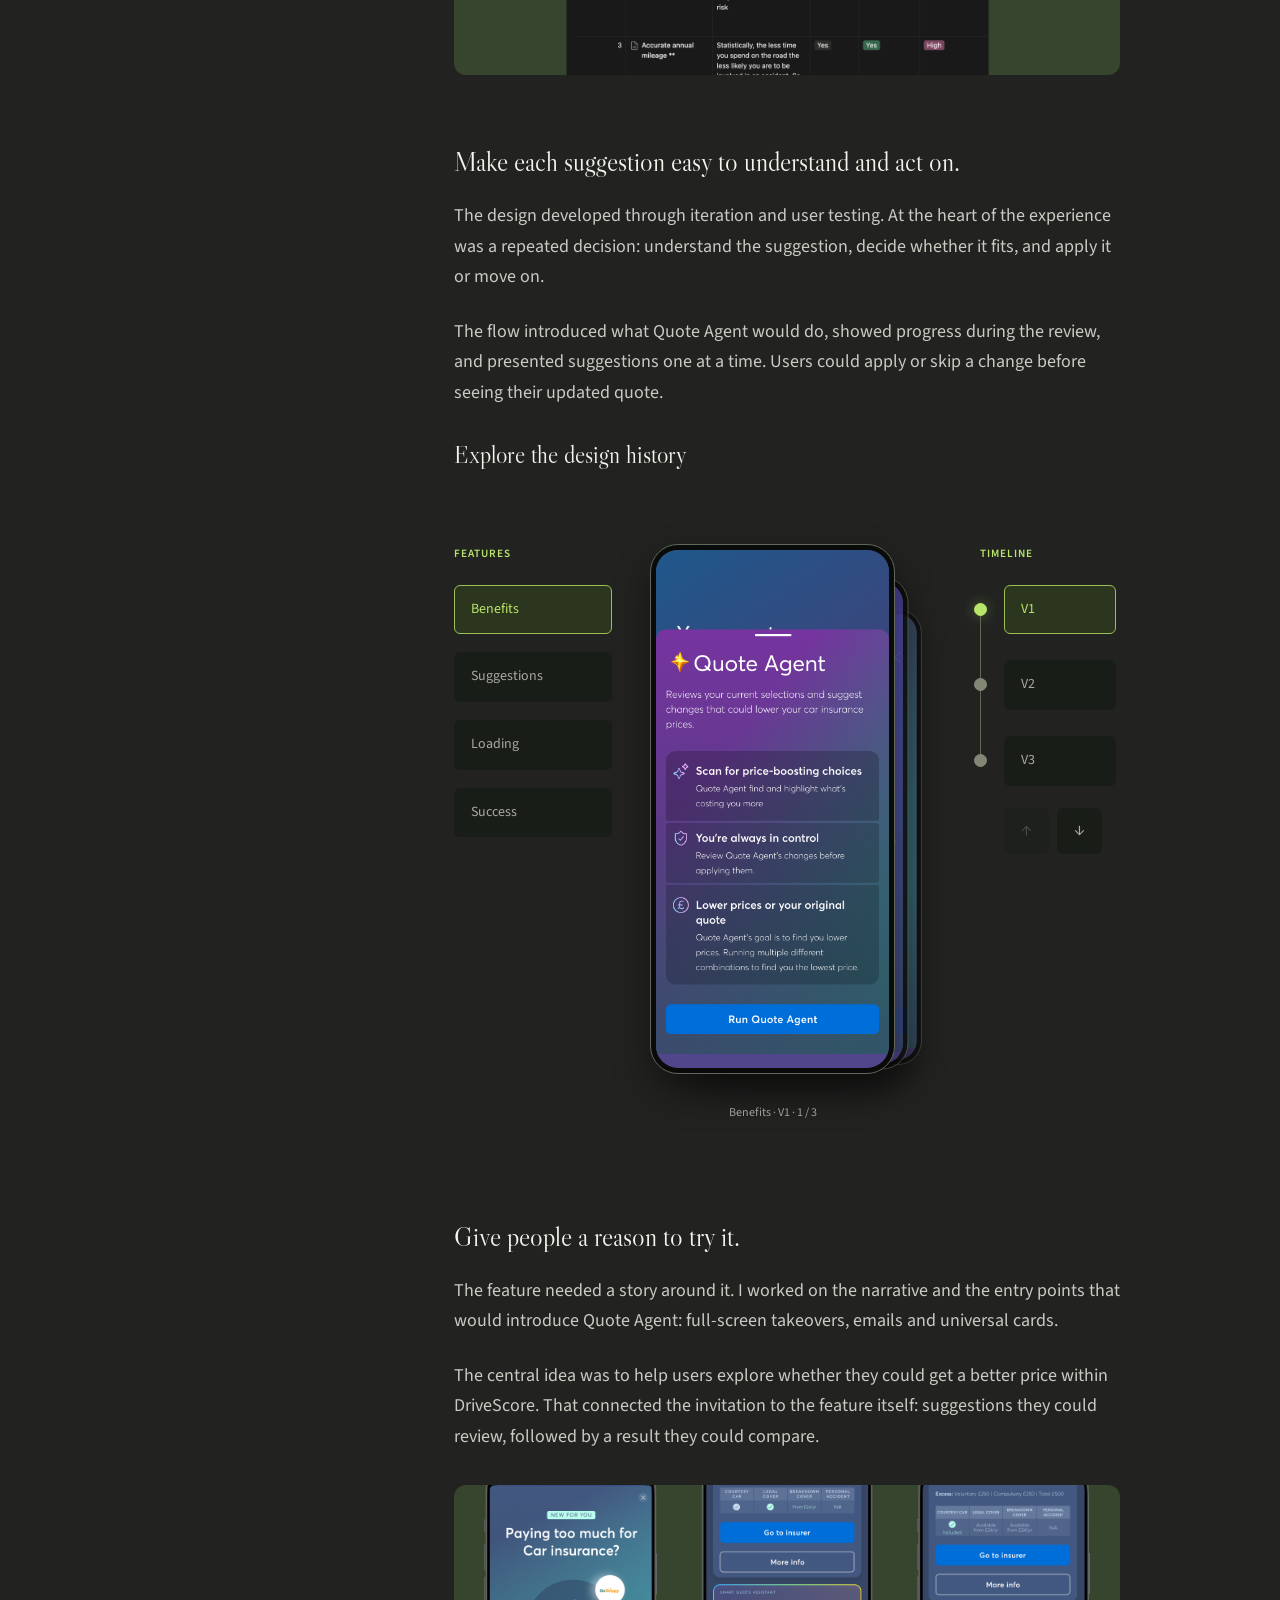
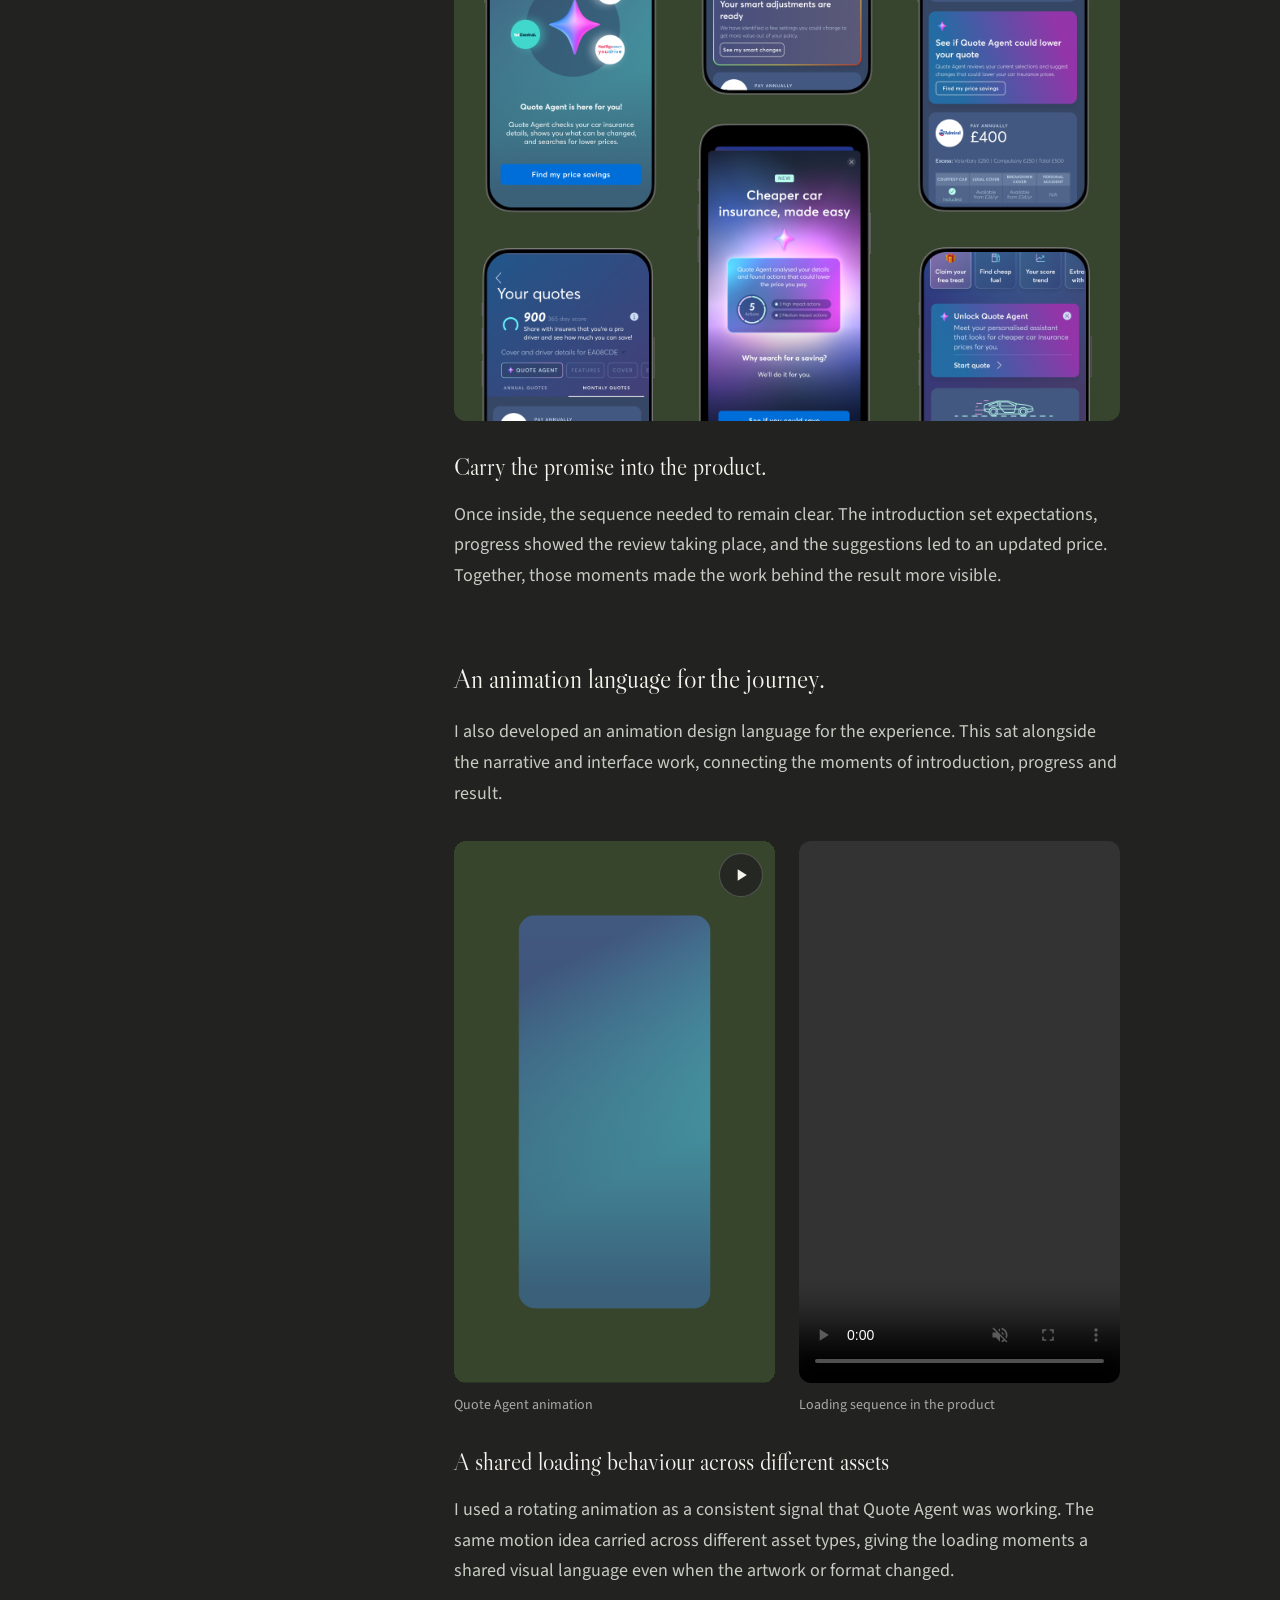
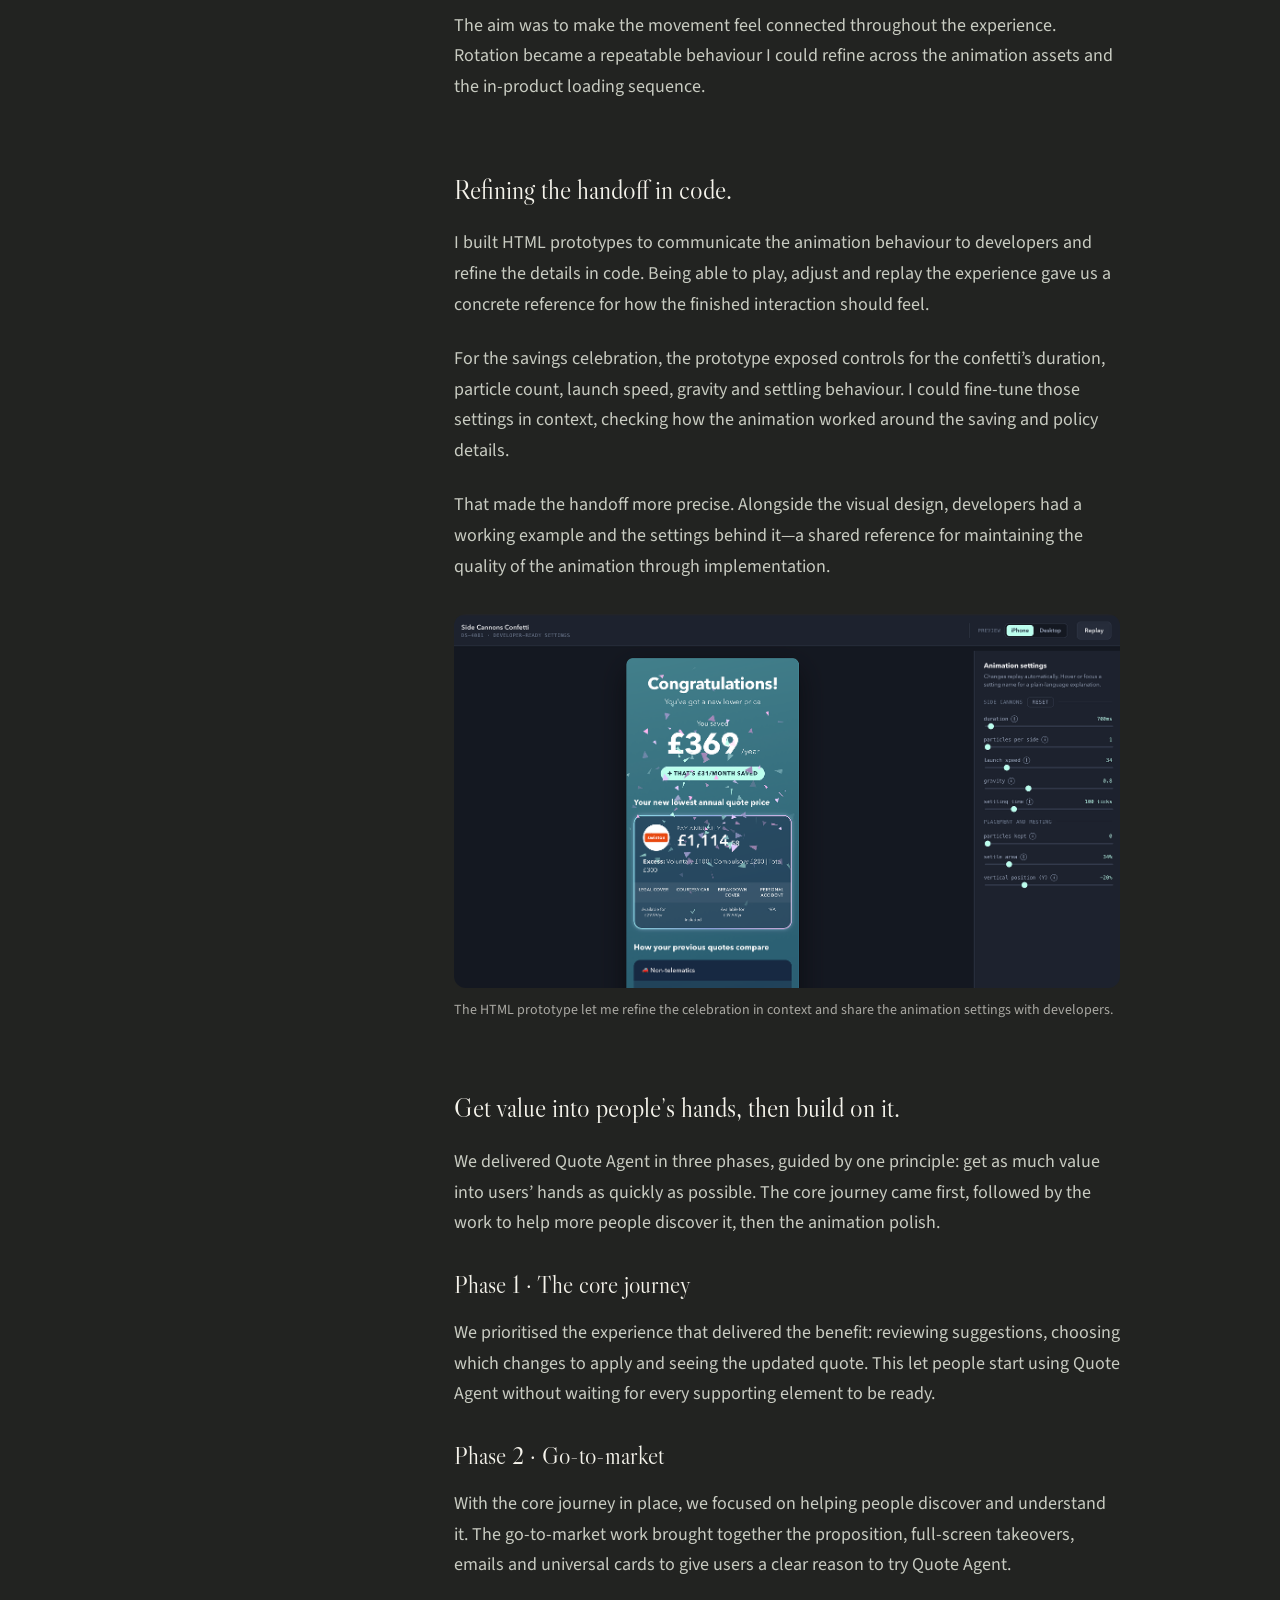
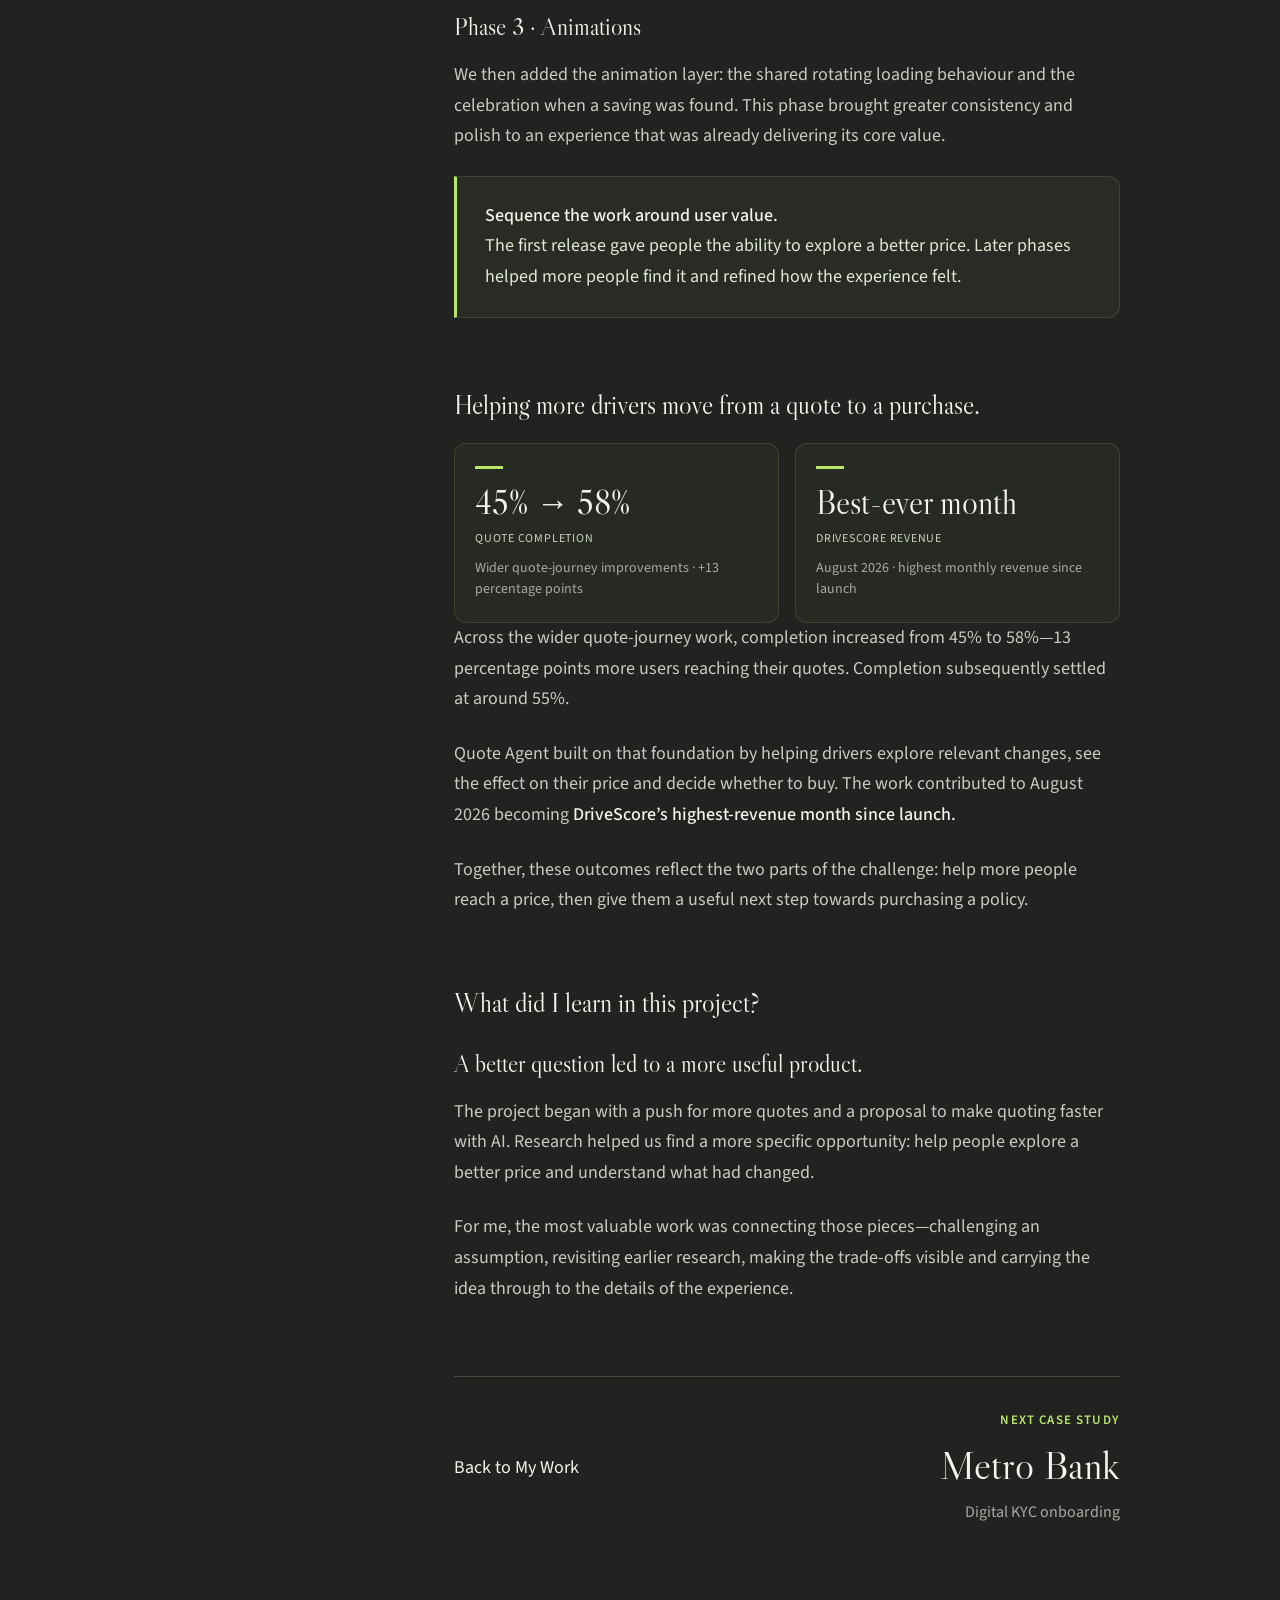
==== commit 78f87be2: "Publish Quote Agent case study, media, impact metrics and portfolio card Update DriveScore narrative" ====
--- a/drivescore.html
+++ b/drivescore.html
@@ -1,44 +1,32 @@
 <!doctype html>
 <html lang="en"><head><meta charset="utf-8"><meta name="viewport" content="width=device-width,initial-scale=1">
-<title>DriveScore — Marketplace &amp; car insurance | Neeraj Pattni</title>
-<meta name="description" content="Redesigning the DriveScore marketplace and optimising the car insurance funnel to improve product discovery, conversion and monetised growth.">
-<link rel="preconnect" href="https://fonts.googleapis.com"><link rel="preconnect" href="https://fonts.gstatic.com" crossorigin>
-<link href="https://fonts.googleapis.com/css2?family=Libre+Caslon+Display&family=Source+Sans+3:wght@400;500;600;700&display=swap" rel="stylesheet">
-<link rel="stylesheet" href="case-study.css"><script defer src="case-study.js"></script><link rel="stylesheet" href="drivescore-history.css"><script defer src="drivescore-history.js"></script></head>
+<title>Quote Agent — From seeing a price to finding a better one | Neeraj Pattni</title>
+<meta name="description" content="Designing DriveScore’s Quote Agent to help drivers explore a better insurance price and move from comparing quotes to purchasing a policy.">
+<link rel="stylesheet" href="portfolio-fonts.css">
+<link rel="stylesheet" href="case-study.css"><script defer src="case-study.js"></script><link rel="stylesheet" href="drivescore-history.css"><script defer src="drivescore-history.js"></script><link rel="stylesheet" href="quote-agent-placeholders.css"><link rel="stylesheet" href="quote-agent-media.css"><script defer src="lottie.min.js"></script><script defer src="quote-agent-motion.js"></script></head>
 <body><a class="skip-link" href="#case-content">Skip to case study</a>
 <header class="site-header"><a href="index.html">Neeraj Pattni</a><a href="index.html#work">My work</a><span>Growth Designer</span></header>
-<div class="case-layout"><aside class="contents"><p class="eyebrow">In this case study</p><nav aria-label="Case study sections"><a href="#s-326b721e-1557-80a5-9bce-cfc143aa1ef7">Impact</a><a href="#s-343b721e-1557-80d8-b4ce-dee95eb6f053">From effort to exchange: turning insurance quotes into a value-led experience</a><a href="#s-343b721e-1557-805b-ac37-ec903d90fea8">What is DriveScore, and how does it work?</a><a href="#s-343b721e-1557-8076-b395-c564c7d365ac">So, how do you make quoting (sometimes a whole year before your car insurance is due) feel urgent and valuable?</a><a href="#s-343b721e-1557-8007-98da-d0c637a97f76">Top of funnel</a><a href="#s-343b721e-1557-8042-bfb3-ec1137b51ae1">Iterative: personalising the marketplace</a><a href="#s-343b721e-1557-8092-b15c-c02ad6e18450">Evaluative: testing rewards</a><a href="#s-343b721e-1557-80b8-ac36-dcd2bb14c9d0">Generative: prompting users when they unlock their score</a><a href="#s-343b721e-1557-8089-ad77-e858aa0b46b5">Improving the quote funnel</a><a href="#s-343b721e-1557-80ed-a4d2-c7ed798f9e78">Helping users decide at the end of the funnel</a><a href="#s-343b721e-1557-8050-9d68-d70ab0f40ab8">Effort articulation</a><a href="#s-343b721e-1557-803e-a79f-e1bb18128c8c">Quote Agent</a><a href="#design-history">Explore the design history</a><a href="#s-343b721e-1557-8076-a930-d0154f8ec7a3">What were the results again?</a><a href="#s-343b721e-1557-8004-92a1-e952c04484c6">What did I learn in this project?</a></nav><a class="all-work" href="index.html#work">Back to My Work</a></aside>
-<main id="case-content"><figure class="case-hero-image"><button class="image-expand" type="button" aria-label="Enlarge DriveScore cover image"><img src="drivescore-hero.webp" alt="DriveScore — Marketplace &amp; car insurance cover" width="2000" height="776" fetchpriority="high" decoding="async"></button></figure><section class="hero"><p class="eyebrow">Case study · Marketplace &amp; car insurance</p><h1>DriveScore, Marketplace personalisation and conversion magic</h1></section>
+<div class="case-layout"><aside class="contents"><p class="eyebrow">In this case study</p><nav aria-label="Case study sections"><a href="#s-326b721e-1557-80a5-9bce-cfc143aa1ef7">Impact</a><a href="#quote-agent-context">A driving score is only valuable if people can use it.</a><a href="#quote-agent-problem">More quote starts weren’t translating into more purchases.</a><a href="#quote-agent-challenge">“They just want to see a price.”</a><a href="#quote-agent-success">Start with purchases. Then work backwards.</a><a href="#quote-agent-research">A discount label didn’t prove a saving.</a><a href="#quote-agent-ideation">Three ways to help people see more value.</a><a href="#quote-agent-mvp">Quote Agent: a practical way to explore a better price.</a><a href="#quote-agent-suggestions">Find the changes worth someone’s attention.</a><a href="#quote-agent-iteration">Make each suggestion easy to understand and act on.</a><a href="#quote-agent-narrative">Give people a reason to try it.</a><a href="#quote-agent-motion">An animation language for the journey.</a><a href="#quote-agent-handoff">Refining the handoff in code.</a><a href="#quote-agent-delivery">Get value into people’s hands, then build on it.</a><a href="#quote-agent-results">Helping more drivers move from a quote to a purchase.</a><a href="#quote-agent-reflection">What did I learn in this project?</a></nav><a class="all-work" href="index.html#work">Back to My Work</a></aside>
+<main id="case-content"><figure class="case-hero-image"><button class="image-expand" type="button" aria-label="Enlarge Quote Agent introduction, suggestion, loading and saving screens"><img src="quote-agent-assets/Image%202.png" alt="Quote Agent introduction, suggestion, loading and saving screens" width="2177" height="1111" fetchpriority="high" decoding="async"></button></figure><section class="hero"><p class="eyebrow">Case study · DriveScore &amp; purchase conversion</p><h1>Quote Agent - From seeing a price<br>to finding a better one.</h1></section>
 <section class="project-context" aria-label="Project overview">
 <dl class="project-details">
-<div><dt>Overview</dt><dd>Redesigning the DriveScore marketplace and optimising the car insurance funnel to improve product discovery, conversion and monetised growth.</dd></div>
-<div><dt>Role</dt><dd>Lead Product Designer</dd></div>
-<div><dt>Team</dt><dd>Growth squad · product, engineering &amp; analytics</dd></div>
-<div><dt>Timeframe</dt><dd>16 weeks · 8 sprints</dd></div>
-<div><dt>Context</dt><dd>ClearScore’s DriveScore team had a clear growth opportunity: improve how users discovered relevant financial products and reduce friction across key monetised journeys. The existing marketplace experience offered useful products, but lacked the structure, personalisation and timing needed to consistently surface the right product to the right user. At the same time, car insurance funnel performance became more important as the pool of high-intent users reduced, meaning the experience itself had to work harder to convert.<br><br>The goal was to optimise the car insurance journey so users could understand the value they get from quoting out of market, while improving conversion, monetisation and overall product relevance.</dd></div>
-<div><dt>My contribution</dt><dd>Working as the Lead Product Designer in DriveScore’s monetisation, growth and conversion squad, collaborating across a cross-functional team including Product Manager, engineers, analysts and stakeholders across ClearScore.<br><br>Responsible for end-to-end product design across product discovery and conversion journeys, including insight gathering, journey mapping, ideation, prototyping, experimentation, UI design and stakeholder alignment.</dd></div>
+<div><dt>Overview</dt><dd>Designing Quote Agent to help drivers explore a better insurance price and turn more completed quotes into policy purchases.</dd></div>
+<div><dt>Role</dt><dd>Lead Product Designer · discovery through delivery</dd></div>
+<div><dt>Team</dt><dd>DriveScore growth squad · product, engineering and analytics, with commercial stakeholders</dd></div>
+<div><dt>Delivery</dt><dd>Core journey · go-to-market · animations</dd></div>
+<div><dt>Context</dt><dd>DriveScore’s growth strategy focused on getting more people to start an insurance quote. But more quote starts weren’t translating into the purchases we expected. We needed to understand what stopped people from acting once they reached their results.<br><br>Quote Agent focused on that decision: help drivers review relevant changes to their quote, see the effect on their price and feel confident enough to buy. The team’s shared measure of success was insurance purchases per month.</dd></div>
+<div><dt>My contribution</dt><dd>I challenged the initial focus on quote starts and tested the proposal to generate quick quotes with AI. I connected new research about discount visibility with earlier findings about savings tips, then led an ideation workshop to shape the Quote Agent concept.<br><br>I researched and prioritised suggestions, designed and tested the experience, and developed its narrative, entry points and animation language. Working with the team, I helped phase delivery around the core experience: review a suggestion, choose whether to apply it, and see the updated quote.</dd></div>
 </dl></section>
-<section class="impact-section" aria-labelledby="s-326b721e-1557-80a5-9bce-cfc143aa1ef7"><h2 class="eyebrow" id="s-326b721e-1557-80a5-9bce-cfc143aa1ef7">Impact</h2><dl class="impact-grid"><div class="impact-tile"><dd>45% → 58%</dd><dt>Funnel completion</dt><p>Car insurance quote journey</p></div><div class="impact-tile"><dd>+38%</dd><dt>Purchase conversion</dt><p>Clearer value throughout the funnel</p></div></dl></section>
-<details class="mobile-contents"><summary>Explore this case study</summary><nav aria-label="Case study sections"><a href="#s-326b721e-1557-80a5-9bce-cfc143aa1ef7">Impact</a><a href="#s-343b721e-1557-80d8-b4ce-dee95eb6f053">From effort to exchange: turning insurance quotes into a value-led experience</a><a href="#s-343b721e-1557-805b-ac37-ec903d90fea8">What is DriveScore, and how does it work?</a><a href="#s-343b721e-1557-8076-b395-c564c7d365ac">So, how do you make quoting (sometimes a whole year before your car insurance is due) feel urgent and valuable?</a><a href="#s-343b721e-1557-8007-98da-d0c637a97f76">Top of funnel</a><a href="#s-343b721e-1557-8042-bfb3-ec1137b51ae1">Iterative: personalising the marketplace</a><a href="#s-343b721e-1557-8092-b15c-c02ad6e18450">Evaluative: testing rewards</a><a href="#s-343b721e-1557-80b8-ac36-dcd2bb14c9d0">Generative: prompting users when they unlock their score</a><a href="#s-343b721e-1557-8089-ad77-e858aa0b46b5">Improving the quote funnel</a><a href="#s-343b721e-1557-80ed-a4d2-c7ed798f9e78">Helping users decide at the end of the funnel</a><a href="#s-343b721e-1557-8050-9d68-d70ab0f40ab8">Effort articulation</a><a href="#s-343b721e-1557-803e-a79f-e1bb18128c8c">Quote Agent</a><a href="#design-history">Explore the design history</a><a href="#s-343b721e-1557-8076-a930-d0154f8ec7a3">What were the results again?</a><a href="#s-343b721e-1557-8004-92a1-e952c04484c6">What did I learn in this project?</a></nav></details>
-<article class="case-body"><h2 class="story-heading" id="s-343b721e-1557-80d8-b4ce-dee95eb6f053">From effort to exchange: turning insurance quotes into a value-led experience</h2><figure><button class="image-expand" type="button" aria-label="Enlarge image: CleanShot 2026-03-17 at 20.54.30"><img src="326b721e-1557-8039-9c3e-c696be1440ef.gif" alt="CleanShot 2026-03-17 at 20.54.30" width="800" height="478" loading="lazy" decoding="async"></button></figure><h2 id="s-343b721e-1557-805b-ac37-ec903d90fea8">What is DriveScore, and how does it work?</h2><p>The DriveScore app is centred on levelling the playing field. Young drivers can face car insurance premiums of £3,000 or more. Insurers use several factors to assess the likelihood of a claim and calculate a price:</p><ul><li>Your age</li><li>The value of your car</li><li>How many years you&#x27;ve been driving</li><li>How many years of no-claims history you have</li><li>Where you live</li></ul><p>The opportunity for DriveScore was to make driving behaviour part of that assessment.</p><p>DriveScore measures how well you drive across six criteria and offers discounts for good driving. Building a score takes time, so users may wait until they have one before purchasing car insurance.</p><h2 id="s-343b721e-1557-8076-b395-c564c7d365ac">So, how do you make quoting (sometimes a whole year before your car insurance is due) feel urgent and valuable?</h2><p>As in many fast-moving startups, we had design, technical and documentation debt. I needed to understand which areas of the app we could target. My first task was to create a domain map: a holistic view of the app, with a focus on monetisation.</p><figure><button class="image-expand" type="button" aria-label="Enlarge image: Domain map"><img src="343b721e-1557-8056-941d-d68d53c277ec.webp" alt="Domain map" width="1800" height="570" loading="lazy" decoding="async"></button></figure><p>Drawing on my experience in finance and conversion journeys, I focused on three areas:</p><ul><li>Top of funnel: where users begin their journey.</li><li>Funnel: the steps users complete to get their result, usually through a form.</li><li>End of funnel: the final steps before purchase. How could we help hesitant users make a confident decision?</li></ul><h2 id="s-343b721e-1557-8007-98da-d0c637a97f76">Top of funnel</h2><p>We took three approaches to our top-of-funnel strategy: iterative, evaluative and generative.</p><div class="column_list"><div class="column"><h2 id="s-343b721e-1557-8042-bfb3-ec1137b51ae1">Iterative: personalising the marketplace</h2><p>Before I joined, the team had started personalising the copy by dynamically mentioning the user’s car. This improved the click-through rate. I built on that approach by adding an image of their car.</p></div><div class="column"><figure><button class="image-expand" type="button" aria-label="Enlarge image: Marketplace 1"><img src="326b721e-1557-80a8-a49b-e083c9414fff.webp" alt="Marketplace 1" width="1206" height="1206" loading="lazy" decoding="async"></button></figure></div></div><h2 id="s-343b721e-1557-8092-b15c-c02ad6e18450">Evaluative: testing rewards</h2><p>My product manager and I knew that other price comparison websites (PCWs) used rewards to give users extra value.</p><figure><button class="image-expand" type="button" aria-label="Enlarge image: Competitor screen"><img src="343b721e-1557-80cf-9968-fc677f68b0be.webp" alt="Competitor screen" width="1800" height="1015" loading="lazy" decoding="async"></button></figure><p>Think Meerkat Movies, but for driving. We explored ideas including money off petrol and free tickets to drive-in films.</p><p>Our budget was more limited. As a startup, we needed to keep a close eye on customer acquisition costs. After exploring the rewards market, we chose Greggs: a familiar brand with straightforward onboarding and reward redemption. At this price point, we could test whether rewards encouraged users to get a quote before their renewal date. If the approach worked, we could explore more expensive options.</p><figure><button class="image-expand" type="button" aria-label="Enlarge image: Greggs frame"><img src="326b721e-1557-80a7-8ad1-cf93bcd9685a.webp" alt="Greggs frame" width="1800" height="699" loading="lazy" decoding="async"></button></figure><h2 id="s-343b721e-1557-80b8-ac36-dcd2bb14c9d0">Generative: prompting users when they unlock their score</h2><p>We surveyed users to understand why they were not getting quotes. The main reason was that they were “waiting to get their DriveScore”. However, the data showed that 70% of users who already had a DriveScore were still not getting quotes.</p><p>We wanted to understand whether users had forgotten the value of their score. I designed a full-screen modal that prompted users to start a quote at the moment they unlocked their DriveScore.</p><p>The idea was to pair the invitation to get a quote with a positive moment in the journey, when the value of the score was most apparent.</p><p>The proportion of users with a score who did not get a quote fell to 42%.</p><figure><button class="image-expand" type="button" aria-label="Enlarge image: Score unlock"><img src="343b721e-1557-801d-a726-e982dc8dc8e0.webp" alt="Score unlock" width="1724" height="1111" loading="lazy" decoding="async"></button></figure><h2 id="s-343b721e-1557-8089-ad77-e858aa0b46b5">Improving the quote funnel</h2><p>Although this case study follows the customer journey, we tackled the quote funnel first.<br><br>At the start of the project, our back-end developer went on sabbatical, our product manager was on holiday for three weeks, and our native developer resigned. That left me working with our front-end developer.</p><p>The domain map helped me identify an area we could improve with the team available: the question flow, which was built on the front end and also served desktop users.</p><p>I had noted several pain points while using the app for the first time. Before acting on those observations, I wanted to understand where users were dropping off and which screens we should improve.</p><p>There was no existing funnel analysis to answer that question, so I built one. The largest drop-offs were on these screens:</p><ul><li>Car ownership: 85% drop-off.</li><li>Driver details: 60% drop-off.</li><li>Claims and convictions: 55% drop-off.</li></ul><figure><button class="image-expand" type="button" aria-label="Enlarge image: Data analysis on Quote form"><img src="343b721e-1557-806d-a64a-d3dbc2b799ba.webp" alt="Data analysis on Quote form" width="1800" height="1614" loading="lazy" decoding="async"></button></figure><p>I designed review screens that prefilled and preselected data, working closely with the front-end developer. When we showed the screens to users, the reduced effort made a strong first impression.</p><p>One user said, “If this first section was so easy, I just assumed the rest would be too.”</p><figure><button class="image-expand" type="button" aria-label="Enlarge image: Scene-1"><img src="326b721e-1557-8032-8fb0-f91e57f55aa7.gif" alt="Scene-1" width="1280" height="720" loading="lazy" decoding="async"></button></figure><div class="evidence-columns"><section aria-label="Licence guidance"><figure><button class="image-expand" type="button" aria-label="Enlarge image: Tooltips"><img src="343b721e-1557-80bb-9e0b-f710371925a5.webp" alt="Tooltips" width="1310" height="1361" loading="lazy" decoding="async"></button></figure><p>During usability testing, users said they did not know where to find the required details on their driving licence. I worked with the front-end developer to create an illustrated tooltip that showed them where to look.</p></section><section aria-label="Conversion performance"><figure><button class="image-expand" type="button" aria-label="Enlarge image: Quote start chart"><img src="343b721e-1557-8099-a8c4-d86ce67b9916.webp" alt="Quote start chart" width="1322" height="722" loading="lazy" decoding="async"></button></figure><p>We did not spend money on advertising in December because increased competition over Christmas made it uneconomical. We launched on 10 December. Conversion rose from 45% to 58% and subsequently held at around 55%.</p></section></div><h2 id="s-343b721e-1557-80ed-a4d2-c7ed798f9e78">Helping users decide at the end of the funnel</h2><p>Once we had improved the question flow and the wider team had returned, we focused on the end of the funnel.</p><p>More users were entering and completing the funnel. We had reduced the number of questions from 41 to 31, but only 20% of users were clicking through to apply for a policy.</p><p>I interviewed 20 users to understand what they looked for when comparing policies. Common priorities included familiar features such as breakdown cover, reputable insurers, confidence in the claims process and price.</p><p>I probed further into price. When users said they wanted the “lowest price”, what did they mean, and how did they decide they had found it?</p><p>Users reported checking an average of 2.5 other comparison websites before purchasing. This suggested that some users might leave because they believed a cheaper policy was available elsewhere.</p><p>How could we improve users’ confidence in the price they were seeing and help them make a decision?</p><h2 id="s-343b721e-1557-8050-9d68-d70ab0f40ab8">Effort articulation</h2><p>I asked, “How many of the policies on the screen have a DriveScore discount?” Sixty per cent of users said all of them.</p><p>When I asked why, they pointed to the message at the top of the page saying their score had been shared.</p><p>This suggested an opportunity to explain more clearly what DriveScore does to find insurance policies and make its value more apparent on the results page.</p><div class="column_list"><div class="column"><figure><button class="image-expand" type="button" aria-label="Enlarge image: Mini donut"><img src="343b721e-1557-8001-b19c-c492ce742405.webp" alt="Mini donut" width="1800" height="1198" loading="lazy" decoding="async"></button></figure></div><div class="column"><p>I redesigned and animated the mini-donut component to communicate that value more clearly.</p><figure><button class="image-expand" type="button" aria-label="Enlarge image: All-frames"><img src="343b721e-1557-80b7-a82a-ff7c44d43daf.gif" alt="All-frames" width="364" height="87" loading="lazy" decoding="async"></button></figure></div></div><h2 id="s-343b721e-1557-803e-a79f-e1bb18128c8c">Quote Agent</h2><h3>From comparing prices to finding a better one</h3>
-<p>Users told us they checked an average of 2.5 other price comparison websites before buying. So even when we showed them a competitive price, there was still that question: “Could I get it cheaper somewhere else?”</p>
-<p>Quote Agent gave us a way to answer that inside DriveScore. It surfaced suggestions for lowering their insurance price and helped users review the changes before going back to their quotes.</p>
-<p>The benefit was simple: when you see a cheaper price after using Quote Agent, you have a reason to stay. Instead of heading to another comparison site and starting again, you can see the saving right there in the app. That gives users more confidence to make a decision, with less reason to keep shopping around.</p>
-<section id="design-history" aria-label="Quote Agent screens">
+<section class="impact-section" aria-labelledby="s-326b721e-1557-80a5-9bce-cfc143aa1ef7"><h2 class="eyebrow" id="s-326b721e-1557-80a5-9bce-cfc143aa1ef7">Impact</h2><dl class="impact-grid"><div class="impact-tile"><dd>45% → 58%</dd><dt>Quote completion</dt><p>Wider quote-journey improvements · +13 percentage points</p></div><div class="impact-tile"><dd>Best-ever month</dd><dt>DriveScore revenue</dt><p>August 2026 · highest monthly revenue since launch</p></div></dl></section>
+<details class="mobile-contents"><summary>Explore this case study</summary><nav aria-label="Case study sections"><a href="#s-326b721e-1557-80a5-9bce-cfc143aa1ef7">Impact</a><a href="#quote-agent-context">A driving score is only valuable if people can use it.</a><a href="#quote-agent-problem">More quote starts weren’t translating into more purchases.</a><a href="#quote-agent-challenge">“They just want to see a price.”</a><a href="#quote-agent-success">Start with purchases. Then work backwards.</a><a href="#quote-agent-research">A discount label didn’t prove a saving.</a><a href="#quote-agent-ideation">Three ways to help people see more value.</a><a href="#quote-agent-mvp">Quote Agent: a practical way to explore a better price.</a><a href="#quote-agent-suggestions">Find the changes worth someone’s attention.</a><a href="#quote-agent-iteration">Make each suggestion easy to understand and act on.</a><a href="#quote-agent-narrative">Give people a reason to try it.</a><a href="#quote-agent-motion">An animation language for the journey.</a><a href="#quote-agent-handoff">Refining the handoff in code.</a><a href="#quote-agent-delivery">Get value into people’s hands, then build on it.</a><a href="#quote-agent-results">Helping more drivers move from a quote to a purchase.</a><a href="#quote-agent-reflection">What did I learn in this project?</a></nav></details>
+<article class="case-body"><h2 id="quote-agent-context">A driving score is only valuable if people can use it.</h2><p>DriveScore helps drivers use their driving behaviour to access car insurance discounts. The app measures how they drive and builds a score they can share when comparing insurance.</p><p>That creates a compelling promise: drive well, and it could help you pay less. My role as Lead Product Designer was to help turn that promise into an experience people understood, trusted and acted on.</p><figure><button class="image-expand" type="button" aria-label="Enlarge DriveScore driving score, driving criteria and insurance-discount proposition"><img src="quote-agent-assets/Image%203.png" alt="DriveScore driving score, driving criteria and insurance-discount proposition" width="1857" height="1111" loading="lazy" decoding="async"></button></figure><h2 id="quote-agent-problem">More quote starts weren’t translating into more purchases.</h2><p>When I joined, the growth hypothesis was straightforward: get more people to start a quote, and more people would buy. But as we brought more people into the journey, purchases weren’t increasing in the way we expected.</p><p>I wanted to look further down the funnel. What happened between starting a quote, seeing a price and deciding to buy? Getting people through the door was only part of the problem.</p><blockquote>The opportunity was to help more people reach a decision once they were already in the journey.</blockquote><h2 id="quote-agent-challenge">“They just want to see a price.”</h2><p>One idea from leadership was to use AI to make getting a quote quick. The reasoning was understandable: if all someone wants is a price, why make them answer so many questions?</p><p>I tested that assumption with the team, using ChatGPT to see what it would produce. In the examples we tried, the answers were consistently wrong. A quick answer wasn’t enough if we couldn’t rely on it.</p><p>That test changed the question I wanted us to answer. Instead of asking how AI could generate a price, I wanted to explore how we could intelligently help people find a better one.</p><blockquote>AI wasn’t the answer to that quoting problem.<br>But perhaps intelligence was.</blockquote><figure><button class="image-expand" type="button" aria-label="Enlarge ChatGPT price estimate compared with an actual insurance quote"><img src="quote-agent-assets/Image%204.png" alt="ChatGPT price estimate compared with an actual insurance quote" width="1857" height="593" loading="lazy" decoding="async"></button></figure><h2 id="quote-agent-success">Start with purchases. Then work backwards.</h2><p>I worked with the team to agree what success meant: <strong>insurance purchases per month.</strong> That gave us a shared business outcome to work towards, beyond increasing the number of people who started a quote.</p><p>Working backwards brought the decision point into focus. If people reached their quotes but still weren’t ready to buy, what did they need to see or understand before they could act?</p><h2 id="quote-agent-research">A discount label didn’t prove a saving.</h2><p>The commercial team wanted to test a discount tag on the policy results page. The hypothesis was that making the discount more visible would lead to more conversions.</p><p>I tested the idea with users. It didn’t land as intended: the tag created frustration and weakened trust. People wanted to see what the discount actually meant. They were looking for an original price crossed out beside a lower one.</p><p>The finding gave us an important distinction: <strong>telling someone they have a discount isn’t the same as showing them the difference it makes.</strong></p><figure><button class="image-expand" type="button" aria-label="Enlarge User research session reviewing insurance quotes and discount presentation"><img src="quote-agent-assets/Image%205.png" alt="User research session reviewing insurance quotes and discount presentation" width="1640" height="754" loading="lazy" decoding="async"></button></figure><h3>An older insight became useful in a new way.</h3><p>I revisited research carried out before I joined. Users had responded positively to MoneySavingExpert-style tips for reducing insurance costs, such as exploring alternative job titles that accurately describe their work.</p><p>Seen alongside the discount-tag research, that suggested a new direction. Could we help people explore relevant changes to their quote, then show the price difference those changes made?</p><aside class="insight"><span class="eyebrow">What I took from this</span><p>Research doesn’t stop being useful when a project ends. A new question can give an old finding a different meaning.</p></aside><h2 id="quote-agent-ideation">Three ways to help people see more value.</h2><p>I ran an ideation workshop with the team, using AI to help generate and develop ideas. We explored different ways to connect practical savings guidance with a more tangible price comparison.</p><div class="table-wrap"><table><thead><tr><th>Direction</th><th>What it offered</th><th>The decision</th></tr></thead><tbody><tr><td>Educational content</td><td>Help people understand how to save on insurance.</td><td>A longer-term approach to an immediate decision.</td></tr><tr><td>A slashed price</td><td>Show the before-and-after saving users expected.</td><td>We couldn’t reliably produce the original price needed to substantiate the discount.</td></tr><tr><td>Compare two real quotes</td><td>Show what changed after users reviewed and applied suggestions.</td><td>The direction we progressed into Quote Agent.</td></tr></tbody></table></div><figure><button class="image-expand" type="button" aria-label="Enlarge Quote Agent workshop reconstruction"><img src="quote-agent-assets/workshop-reconstruction.png" alt="Reconstructed Miro-style Quote Agent workshop board with how-might-we questions and three directions: education, showing a discount, and comparing two quotes" width="1672" height="941" loading="lazy" decoding="async"></button><figcaption>Workshop reconstruction showing the questions and directions explored.</figcaption></figure><h2 id="quote-agent-mvp">Quote Agent: a practical way to explore a better price.</h2><p>The MVP brought that direction into the quoting experience. Quote Agent surfaced suggestions that could lower a user’s insurance price and let them review the changes before returning to their quotes.</p><p>The core sequence was simple: <strong>review a suggestion, choose whether to apply it, then see the updated result.</strong> The user stayed in control of the information in their quote.</p><p>This gave us a way to make a potential saving tangible without manufacturing a “before” price. We could compare a quote with the result of changes the user had chosen.</p><figure><button class="image-expand" type="button" aria-label="Enlarge Quote Agent MVP: entry point and smart-adjustment suggestions"><img src="quote-agent-assets/Image%207.png" alt="Quote Agent MVP: entry point and smart-adjustment suggestions" width="1640" height="1080" loading="lazy" decoding="async"></button></figure><h2 id="quote-agent-suggestions">Find the changes worth someone’s attention.</h2><p>I researched ways users could reduce their insurance price, then tested which changes had the greatest impact. That work helped us decide which suggestions to include and which to make most prominent.</p><p>The aim was to turn a broad set of savings tips into a focused experience: useful suggestions, in a meaningful order, with a clear choice about whether each one applied.</p><figure><button class="image-expand" type="button" aria-label="Enlarge Research table of ways to reduce quote prices, including actionability and impact"><img src="quote-agent-assets/Image%208.png" alt="Research table of ways to reduce quote prices, including actionability and impact" width="1640" height="754" loading="lazy" decoding="async"></button></figure><h2 id="quote-agent-iteration">Make each suggestion easy to understand and act on.</h2><p>The design developed through iteration and user testing. At the heart of the experience was a repeated decision: understand the suggestion, decide whether it fits, and apply it or move on.</p><p>The flow introduced what Quote Agent would do, showed progress during the review, and presented suggestions one at a time. Users could apply or skip a change before seeing their updated quote.</p><h3>Explore the design history</h3><section id="design-history" aria-label="Quote Agent screens">
 <div class="history-workspace">
 <div class="history-feature-panel"><p class="eyebrow">Features</p><div id="history-features" role="group" aria-label="Choose a feature"></div></div>
 <div class="history-visual"><div id="history-stack" aria-label="Selected phone screen and surrounding screens"></div><p id="history-count"></p></div>
 <div class="history-timeline" tabindex="0" aria-label="Screen timeline. Scroll or use arrow keys to change screen"><p class="eyebrow">Timeline</p><div id="history-stages" role="group" aria-label="Screens in this feature"></div><div class="history-controls"><button type="button" id="history-previous" aria-label="Previous screen">↑</button><button type="button" id="history-next" aria-label="Next screen">↓</button></div></div>
 </div><p id="history-announcement" class="history-sr" aria-live="polite"></p>
 <noscript><p>The full Quote Agent flow is shown below.</p></noscript>
-</section><h3>Keep the user in control</h3>
-<p>Of course, we couldn’t just change someone’s answers and hope they were happy with the result. Users needed to understand what was being suggested and decide whether it was right for them.</p>
-<p>The flow explains what Quote Agent will do, shows progress while it reviews the quote, and presents one suggestion at a time. Users can apply a change or skip it. Once they’ve worked through the suggestions, they see the updated price and how much they could save.</p>
-<p>Review a suggestion, make a choice, see the result. Keeping that sequence clear helps users follow what’s happening. Showing the search also makes the work behind the quote visible, so the saving feels less like a number appearing out of nowhere.</p>
-<h3>What changed after launch</h3>
-<p>The completed Quote Agent work increased purchase rate at the bottom of the funnel by 4%. That improvement contributed to DriveScore’s best revenue month to date in August 2026.</p>
-<p>For me, the opportunity was to help users feel confident enough to act. Quote Agent gave them a way to explore a better price without leaving DriveScore, then see what their choices had changed.</p>
-<h2 id="s-343b721e-1557-8076-a930-d0154f8ec7a3">What were the results again?</h2><dl class="impact-grid"><div class="impact-tile"><dd>45% → 58%</dd><dt>Funnel completion</dt><p>Car insurance quote journey</p></div><div class="impact-tile"><dd>+38%</dd><dt>Purchase conversion</dt><p>Clearer value throughout the funnel</p></div></dl><h2 id="s-343b721e-1557-8004-92a1-e952c04484c6">What did I learn in this project?</h2><div class="insight">Have a clear goal, but stay flexible in how you get there<br>The goal was clear: improve conversion and help users get more value from the funnel. The path was less certain. When resources were constrained, I looked for other ways to reach the same objective.</div><div class="insight"><strong>Design gets better when you understand the system behind it<br></strong>Getting closer to the data and frontend constraints fundamentally changed how I designed the experience. Rather than designing idealised flows, I was able to work with what was technically possible and push it further. Like a painter who understands how to mix their own colours, this deeper understanding led to more practical, scalable, and impactful design decisions.</div></article>
+</section><h2 id="quote-agent-narrative">Give people a reason to try it.</h2><p>The feature needed a story around it. I worked on the narrative and the entry points that would introduce Quote Agent: full-screen takeovers, emails and universal cards.</p><p>The central idea was to help users explore whether they could get a better price within DriveScore. That connected the invitation to the feature itself: suggestions they could review, followed by a result they could compare.</p><figure><button class="image-expand" type="button" aria-label="Enlarge Quote Agent promotional messages and entry points across the app"><img src="quote-agent-assets/Image%209.png" alt="Quote Agent promotional messages and entry points across the app" width="1640" height="1320" loading="lazy" decoding="async"></button></figure><h3>Carry the promise into the product.</h3><p>Once inside, the sequence needed to remain clear. The introduction set expectations, progress showed the review taking place, and the suggestions led to an updated price. Together, those moments made the work behind the result more visible.</p><h2 id="quote-agent-motion">An animation language for the journey.</h2><p>I also developed an animation design language for the experience. This sat alongside the narrative and interface work, connecting the moments of introduction, progress and result.</p><div class="quote-motion-pair"><figure><div class="quote-motion-stage"><div id="quote-lottie" role="img" aria-label="Quote Agent animated loading sequence"></div><button id="quote-animation-toggle" class="quote-motion-toggle" type="button" aria-label="Play animation" title="Play animation" aria-controls="quote-lottie" disabled><svg class="play-icon" viewBox="0 0 24 24" aria-hidden="true"><path d="M8 5v14l11-7z"/></svg><svg class="pause-icon" viewBox="0 0 24 24" aria-hidden="true"><path d="M6 5h4v14H6zm8 0h4v14h-4z"/></svg></button></div><figcaption>Quote Agent animation</figcaption><p id="quote-animation-status" class="quote-motion-status" role="status">Loading animation…</p></figure><figure><div class="quote-motion-stage"><video id="quote-motion-video" controls muted loop playsinline preload="auto" aria-label="Quote Agent loading animation in the product"><source src="quote-agent-assets/Quote%20agent%20loading.mp4" type="video/mp4">Your browser does not support this video. <a href="quote-agent-assets/Quote%20agent%20loading.mp4">Open the video</a>.</video></div><figcaption>Loading sequence in the product</figcaption></figure></div><h3>A shared loading behaviour across different assets</h3><p>I used a rotating animation as a consistent signal that Quote Agent was working. The same motion idea carried across different asset types, giving the loading moments a shared visual language even when the artwork or format changed.</p><p>The aim was to make the movement feel connected throughout the experience. Rotation became a repeatable behaviour I could refine across the animation assets and the in-product loading sequence.</p><h2 id="quote-agent-handoff">Refining the handoff in code.</h2><p>I built HTML prototypes to communicate the animation behaviour to developers and refine the details in code. Being able to play, adjust and replay the experience gave us a concrete reference for how the finished interaction should feel.</p><p>For the savings celebration, the prototype exposed controls for the confetti’s duration, particle count, launch speed, gravity and settling behaviour. I could fine-tune those settings in context, checking how the animation worked around the saving and policy details.</p><p>That made the handoff more precise. Alongside the visual design, developers had a working example and the settings behind it—a shared reference for maintaining the quality of the animation through implementation.</p><figure><button class="image-expand" type="button" aria-label="Enlarge HTML animation prototype and developer settings"><img src="quote-agent-assets/Image%2011.png" alt="HTML prototype of the Quote Agent savings celebration, with an iPhone preview and adjustable confetti animation settings for developer handoff" width="1447" height="813" loading="lazy" decoding="async"></button><figcaption>The HTML prototype let me refine the celebration in context and share the animation settings with developers.</figcaption></figure><h2 id="quote-agent-delivery">Get value into people’s hands, then build on it.</h2><p>We delivered Quote Agent in three phases, guided by one principle: get as much value into users’ hands as quickly as possible. The core journey came first, followed by the work to help more people discover it, then the animation polish.</p><h3>Phase 1 · The core journey</h3><p>We prioritised the experience that delivered the benefit: reviewing suggestions, choosing which changes to apply and seeing the updated quote. This let people start using Quote Agent without waiting for every supporting element to be ready.</p><h3>Phase 2 · Go-to-market</h3><p>With the core journey in place, we focused on helping people discover and understand it. The go-to-market work brought together the proposition, full-screen takeovers, emails and universal cards to give users a clear reason to try Quote Agent.</p><h3>Phase 3 · Animations</h3><p>We then added the animation layer: the shared rotating loading behaviour and the celebration when a saving was found. This phase brought greater consistency and polish to an experience that was already delivering its core value.</p><aside class="insight"><strong>Sequence the work around user value.</strong><br>The first release gave people the ability to explore a better price. Later phases helped more people find it and refined how the experience felt.</aside><h2 id="quote-agent-results">Helping more drivers move from a quote to a purchase.</h2><dl class="impact-grid"><div class="impact-tile"><dd>45% → 58%</dd><dt>Quote completion</dt><p>Wider quote-journey improvements · +13 percentage points</p></div><div class="impact-tile"><dd>Best-ever month</dd><dt>DriveScore revenue</dt><p>August 2026 · highest monthly revenue since launch</p></div></dl><p>Across the wider quote-journey work, completion increased from 45% to 58%—13 percentage points more users reaching their quotes. Completion subsequently settled at around 55%.</p><p>Quote Agent built on that foundation by helping drivers explore relevant changes, see the effect on their price and decide whether to buy. The work contributed to August 2026 becoming <strong>DriveScore’s highest-revenue month since launch.</strong></p><p>Together, these outcomes reflect the two parts of the challenge: help more people reach a price, then give them a useful next step towards purchasing a policy.</p><h2 id="quote-agent-reflection">What did I learn in this project?</h2><h3>A better question led to a more useful product.</h3><p>The project began with a push for more quotes and a proposal to make quoting faster with AI. Research helped us find a more specific opportunity: help people explore a better price and understand what had changed.</p><p>For me, the most valuable work was connecting those pieces—challenging an assumption, revisiting earlier research, making the trade-offs visible and carrying the idea through to the details of the experience.</p></article>
 <nav class="case-next" aria-label="More projects"><a href="index.html#work">Back to My Work</a><a href="metro-kyc.html"><span class="eyebrow">Next case study</span><strong>Metro Bank</strong><span>Digital KYC onboarding</span></a></nav>
 </main></div>
 <footer class="site-footer"><div class="footer-left"><span>London, Hybrid</span><button class="season" type="button" aria-label="Switch to autumn leaves" aria-pressed="false" title="A change of season"><span class="season-icon" aria-hidden="true"></span></button></div><a class="contact" href="https://www.linkedin.com/in/neeraj-pattni" target="_blank" rel="noopener noreferrer">Let’s talk</a></footer>
--- a/portfolio-fonts.css
+++ b/portfolio-fonts.css
@@ -0,0 +1,35 @@
+@font-face {
+  font-family: 'Libre Caslon Display';
+  font-style: normal;
+  font-weight: 400;
+  font-display: swap;
+  src: url(portfolio-font-0.ttf) format('truetype');
+}
+@font-face {
+  font-family: 'Source Sans 3';
+  font-style: normal;
+  font-weight: 400;
+  font-display: swap;
+  src: url(portfolio-font-1.ttf) format('truetype');
+}
+@font-face {
+  font-family: 'Source Sans 3';
+  font-style: normal;
+  font-weight: 500;
+  font-display: swap;
+  src: url(portfolio-font-2.ttf) format('truetype');
+}
+@font-face {
+  font-family: 'Source Sans 3';
+  font-style: normal;
+  font-weight: 600;
+  font-display: swap;
+  src: url(portfolio-font-3.ttf) format('truetype');
+}
+@font-face {
+  font-family: 'Source Sans 3';
+  font-style: normal;
+  font-weight: 700;
+  font-display: swap;
+  src: url(portfolio-font-4.ttf) format('truetype');
+}
--- a/quote-agent-placeholders.css
+++ b/quote-agent-placeholders.css
@@ -0,0 +1 @@
+.case-body .image-placeholder{min-height:280px;display:flex;align-items:center;justify-content:center;padding:32px;border:1px dashed #66764c;border-radius:12px;background:#b7e66a06;text-align:center}.image-placeholder>div{max-width:540px}.case-body .image-placeholder h3{font-family:var(--sans);font-size:1.0625rem;line-height:1.5;margin:12px 0;font-weight:500}.case-body .image-placeholder p{font-size:.9375rem;line-height:1.6;margin:0;color:var(--muted)}.image-placeholder .eyebrow{display:block;margin:0;font-size:.75rem}.case-body .draft-detail{font-size:1rem}.case-body .draft-detail strong{display:block;margin-bottom:6px}.case-body .draft-detail p{font-size:1rem;margin:0}.case-body .quote-agent-result{margin:28px 0}.case-body .quote-agent-result .impact-tile{max-width:460px}@media(max-width:600px){.case-body .image-placeholder{min-height:240px;padding:24px}}
--- a/quote-agent-media.css
+++ b/quote-agent-media.css
@@ -0,0 +1 @@
+.quote-motion-pair{display:grid;grid-template-columns:minmax(0,1fr) minmax(0,1fr);gap:24px;margin:32px 0}.quote-motion-pair figure{margin:0;min-width:0}.quote-motion-stage{width:100%;aspect-ratio:627 / 1058;background:#1c211f;border-radius:12px;overflow:hidden;display:flex;align-items:center;justify-content:center}.quote-motion-stage video,.quote-motion-stage #quote-lottie{width:100%;height:100%;object-fit:contain}.quote-motion-stage svg{display:block;width:100%;height:100%}.quote-motion-stage{position:relative}.quote-motion-toggle{position:absolute;top:12px;right:12px;z-index:2;display:grid;place-items:center;width:44px;height:44px;margin:0;padding:11px;border:1px solid #ffffff35;border-radius:50%;background:#222321d9;color:var(--ink);cursor:pointer}.quote-motion-toggle:hover{background:#222321;color:var(--green)}.quote-motion-toggle svg{width:20px;height:20px;fill:currentColor}.quote-motion-toggle .pause-icon{display:none}.quote-motion-toggle.is-playing .play-icon{display:none}.quote-motion-toggle.is-playing .pause-icon{display:block}.quote-motion-toggle:disabled{opacity:.5;cursor:wait}.quote-motion-status{font-size:.875rem;margin:8px 0 0;color:var(--muted)}.quote-motion-status:empty{display:none}@media(max-width:600px){.quote-motion-pair{grid-template-columns:1fr;gap:30px}.quote-motion-stage{max-height:560px}}
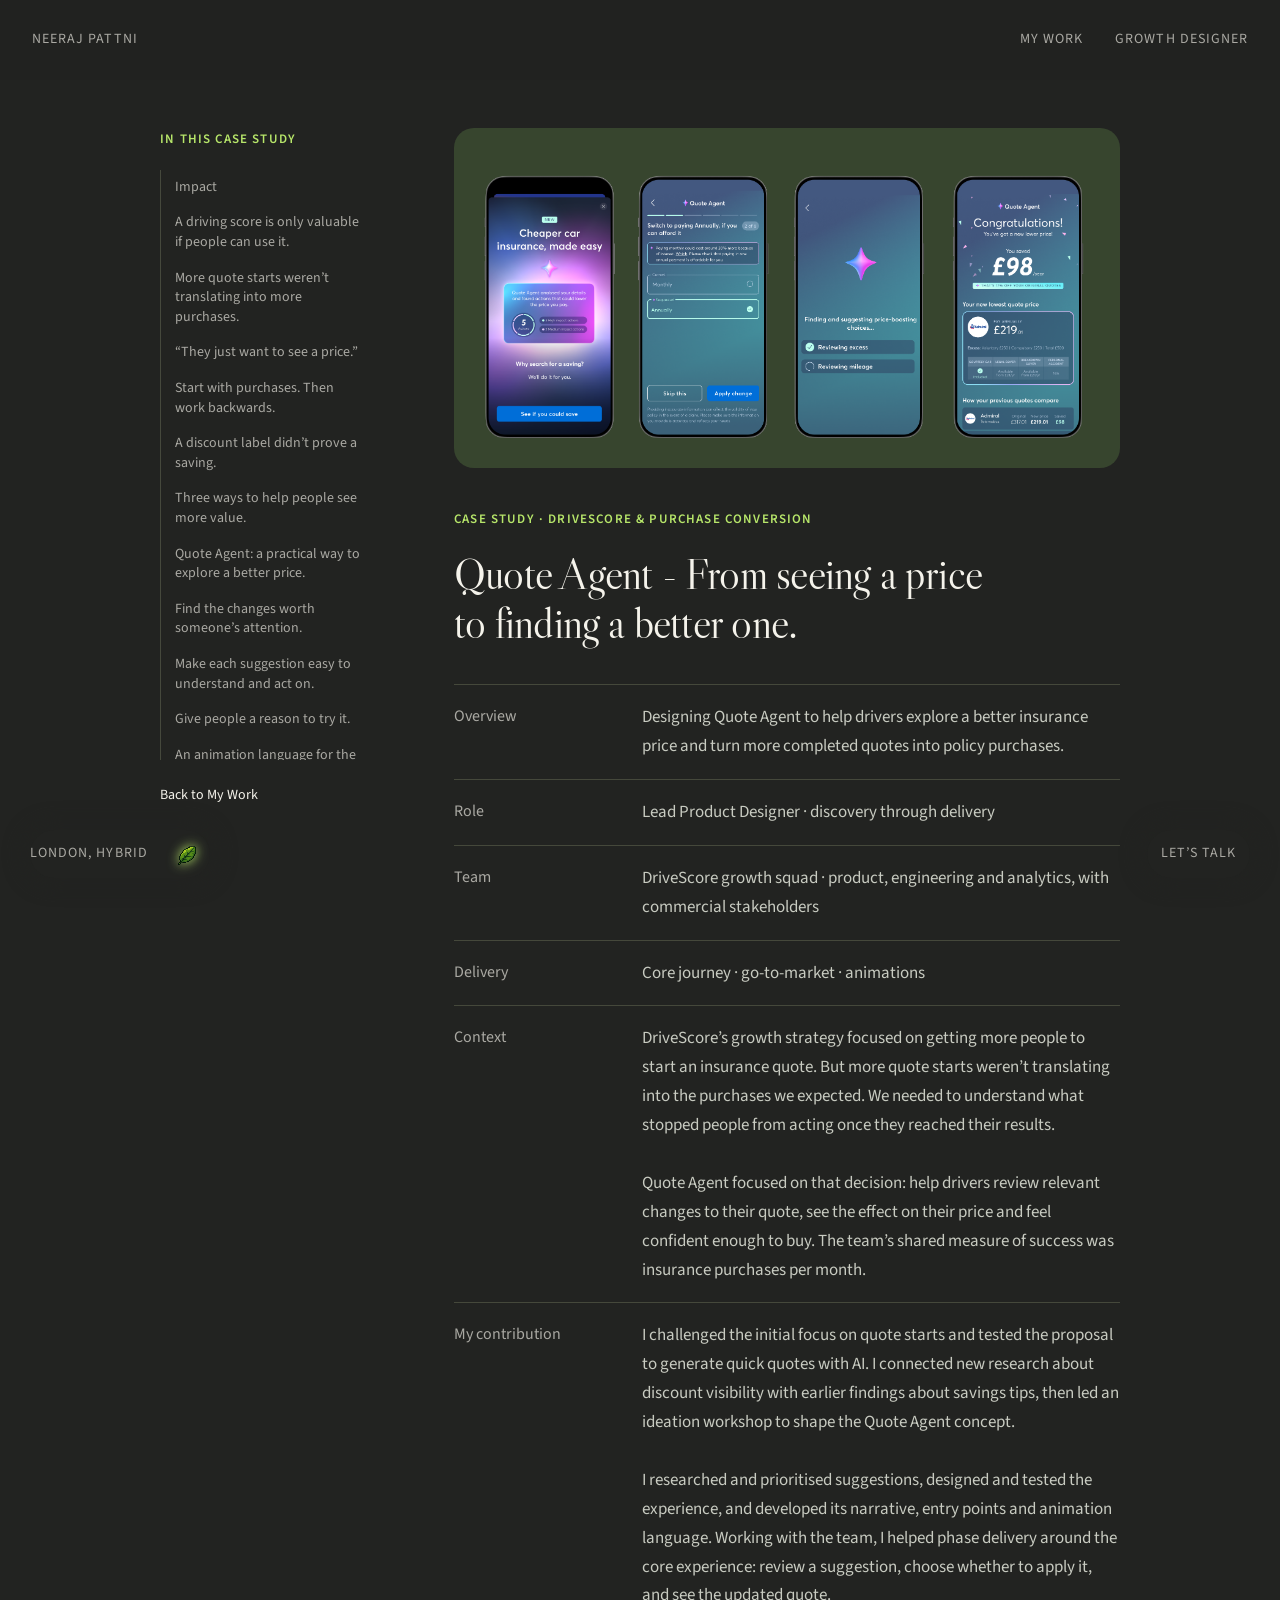
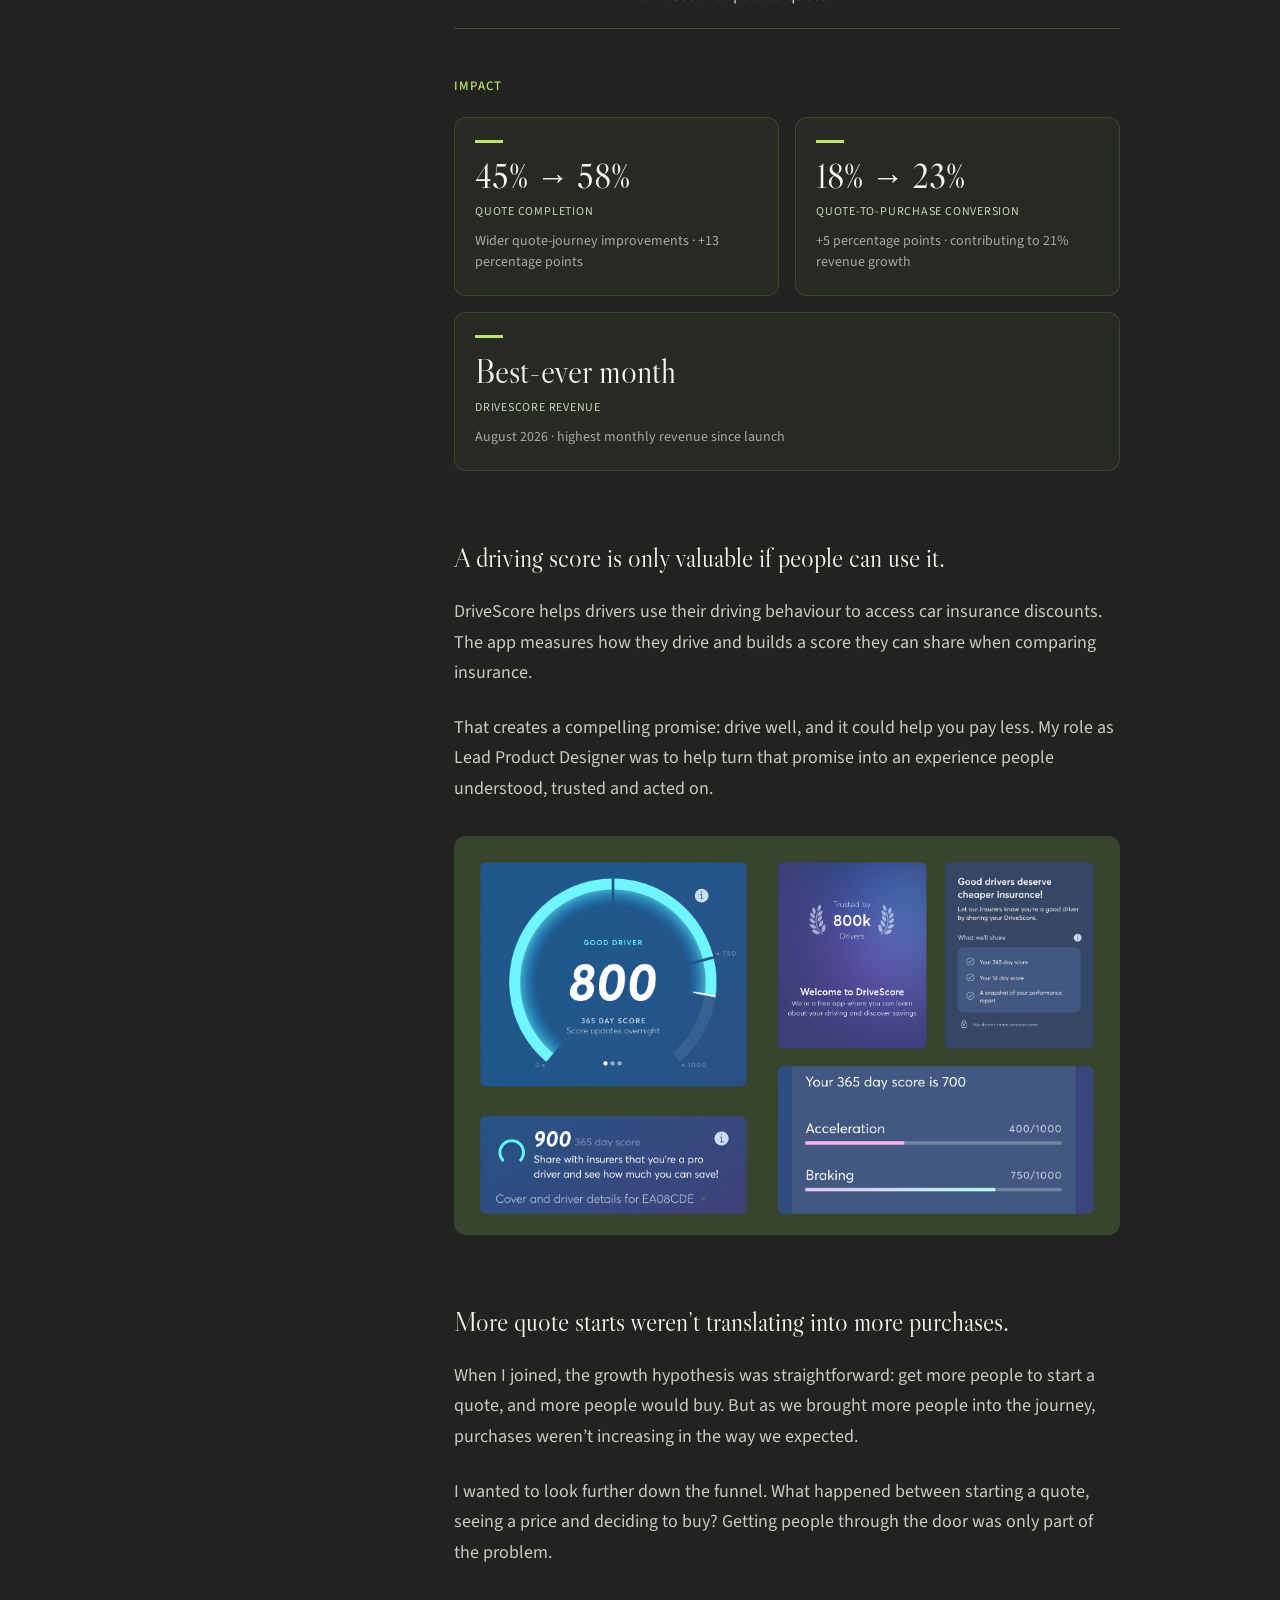
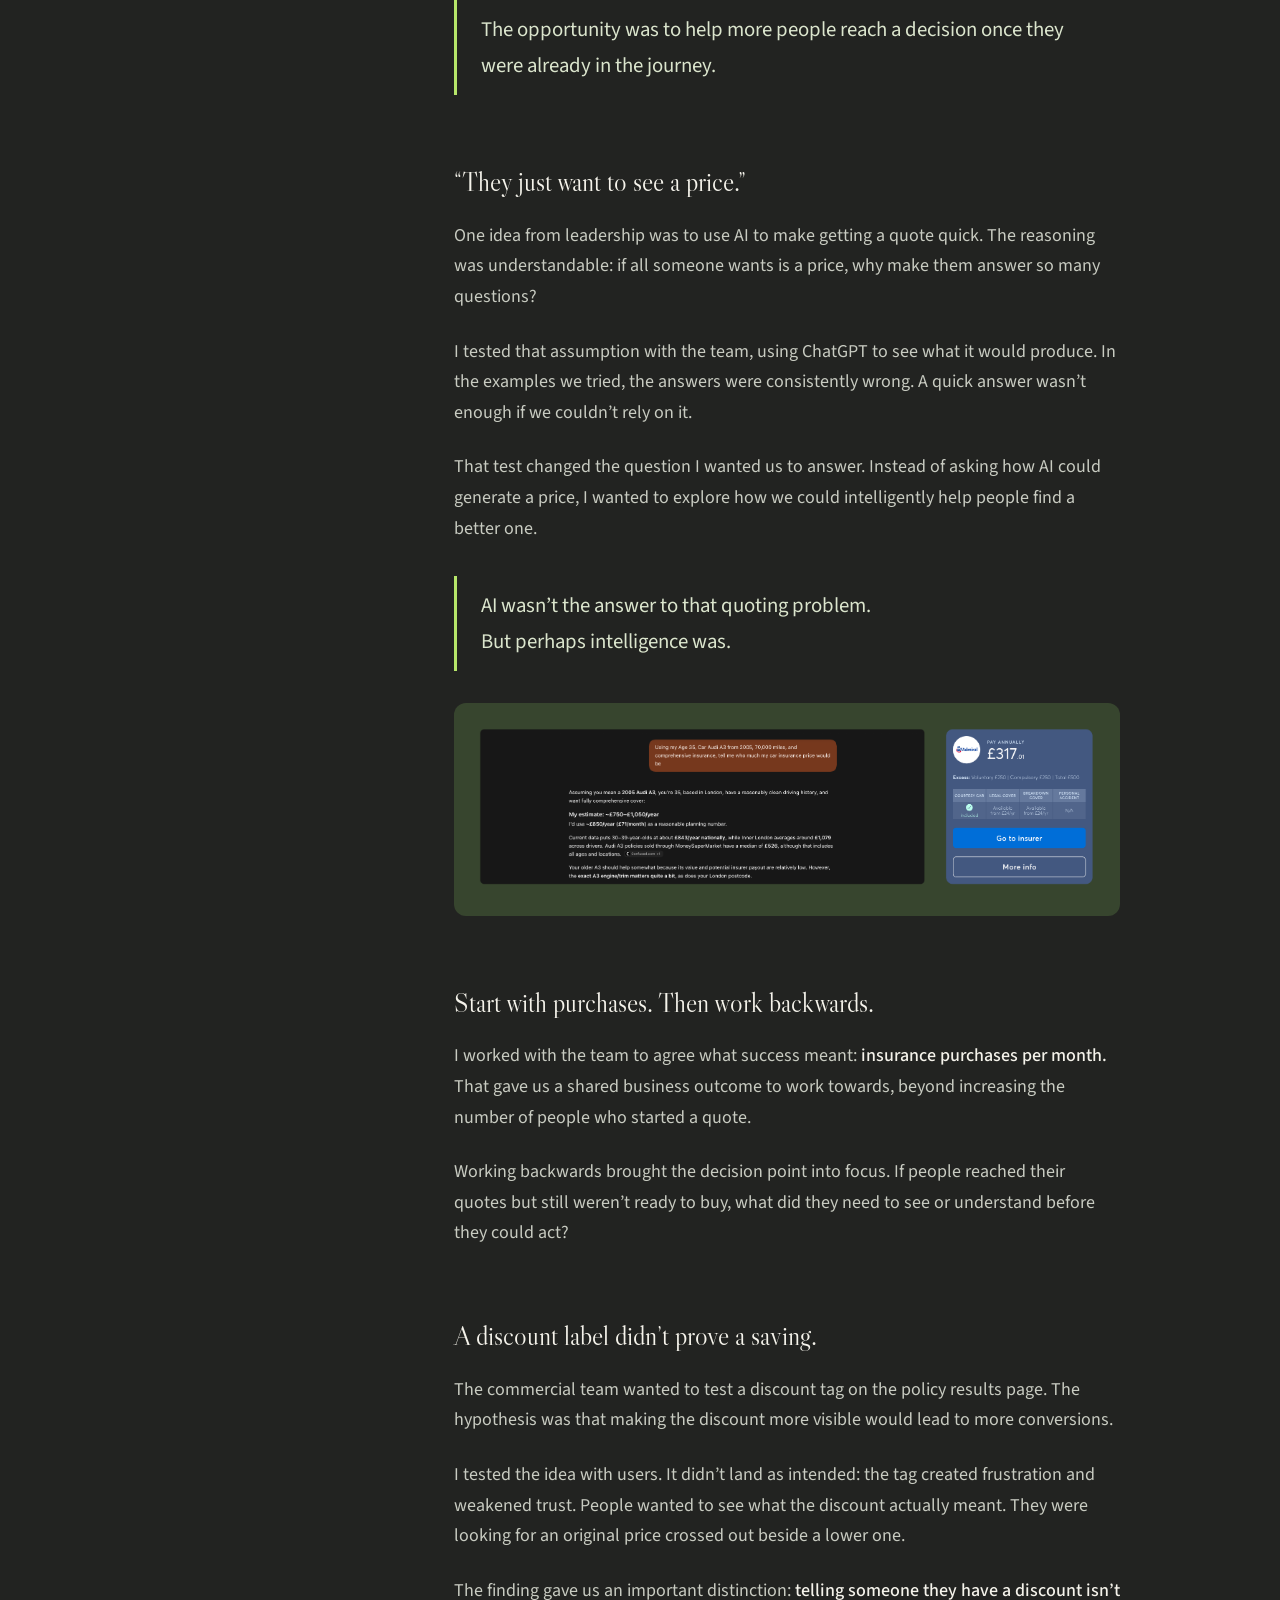
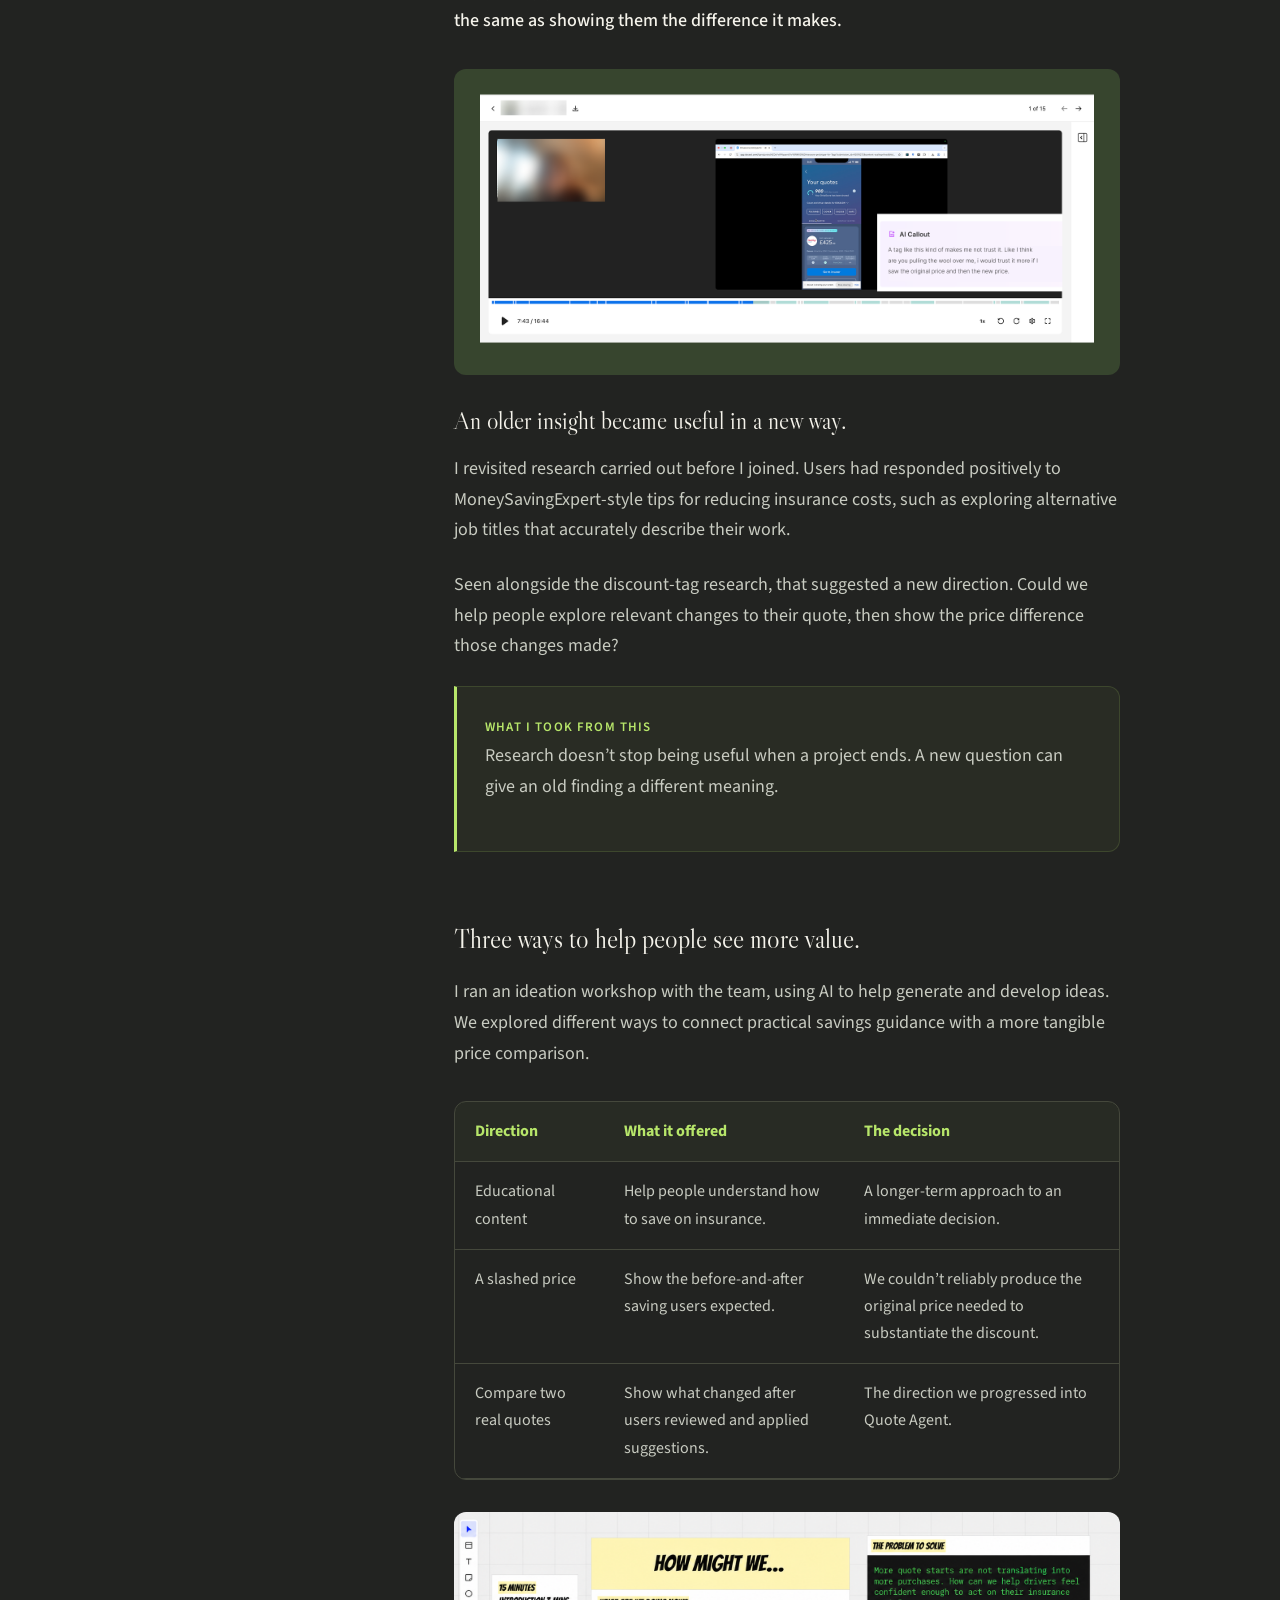
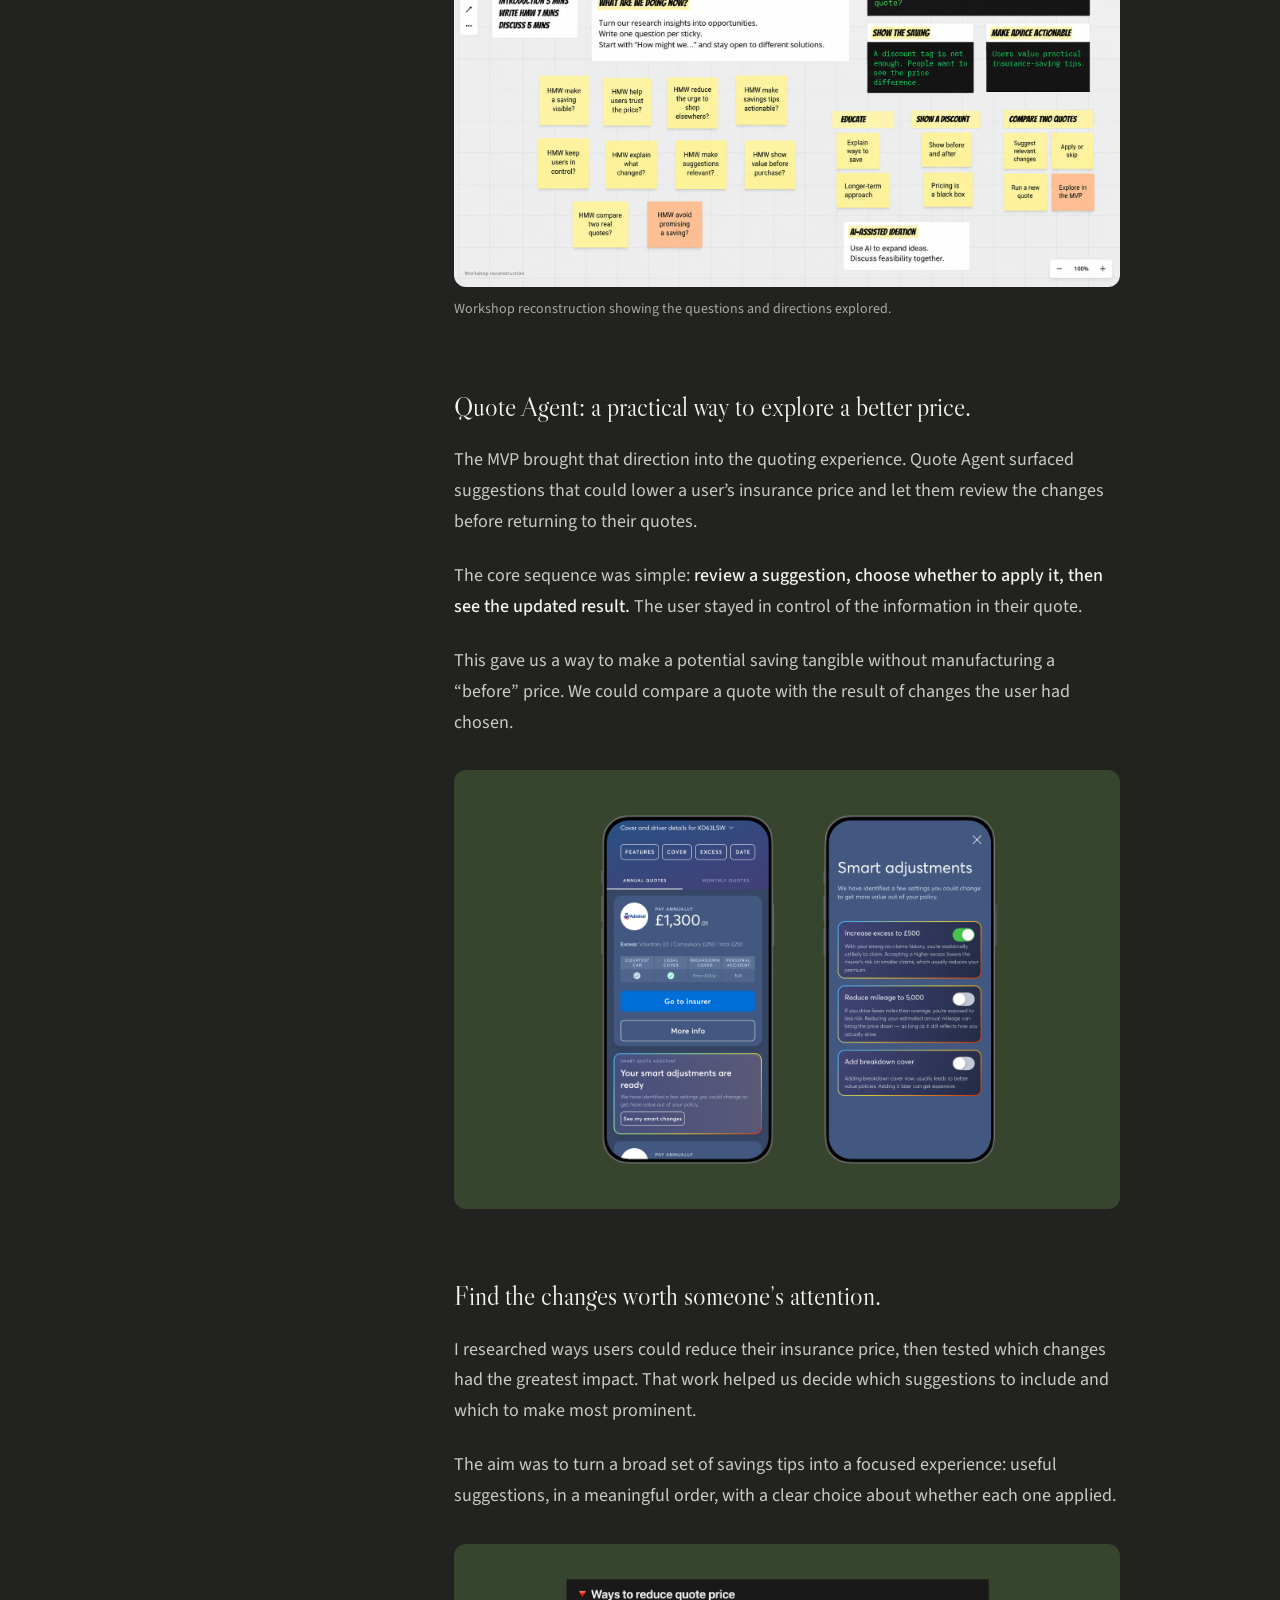
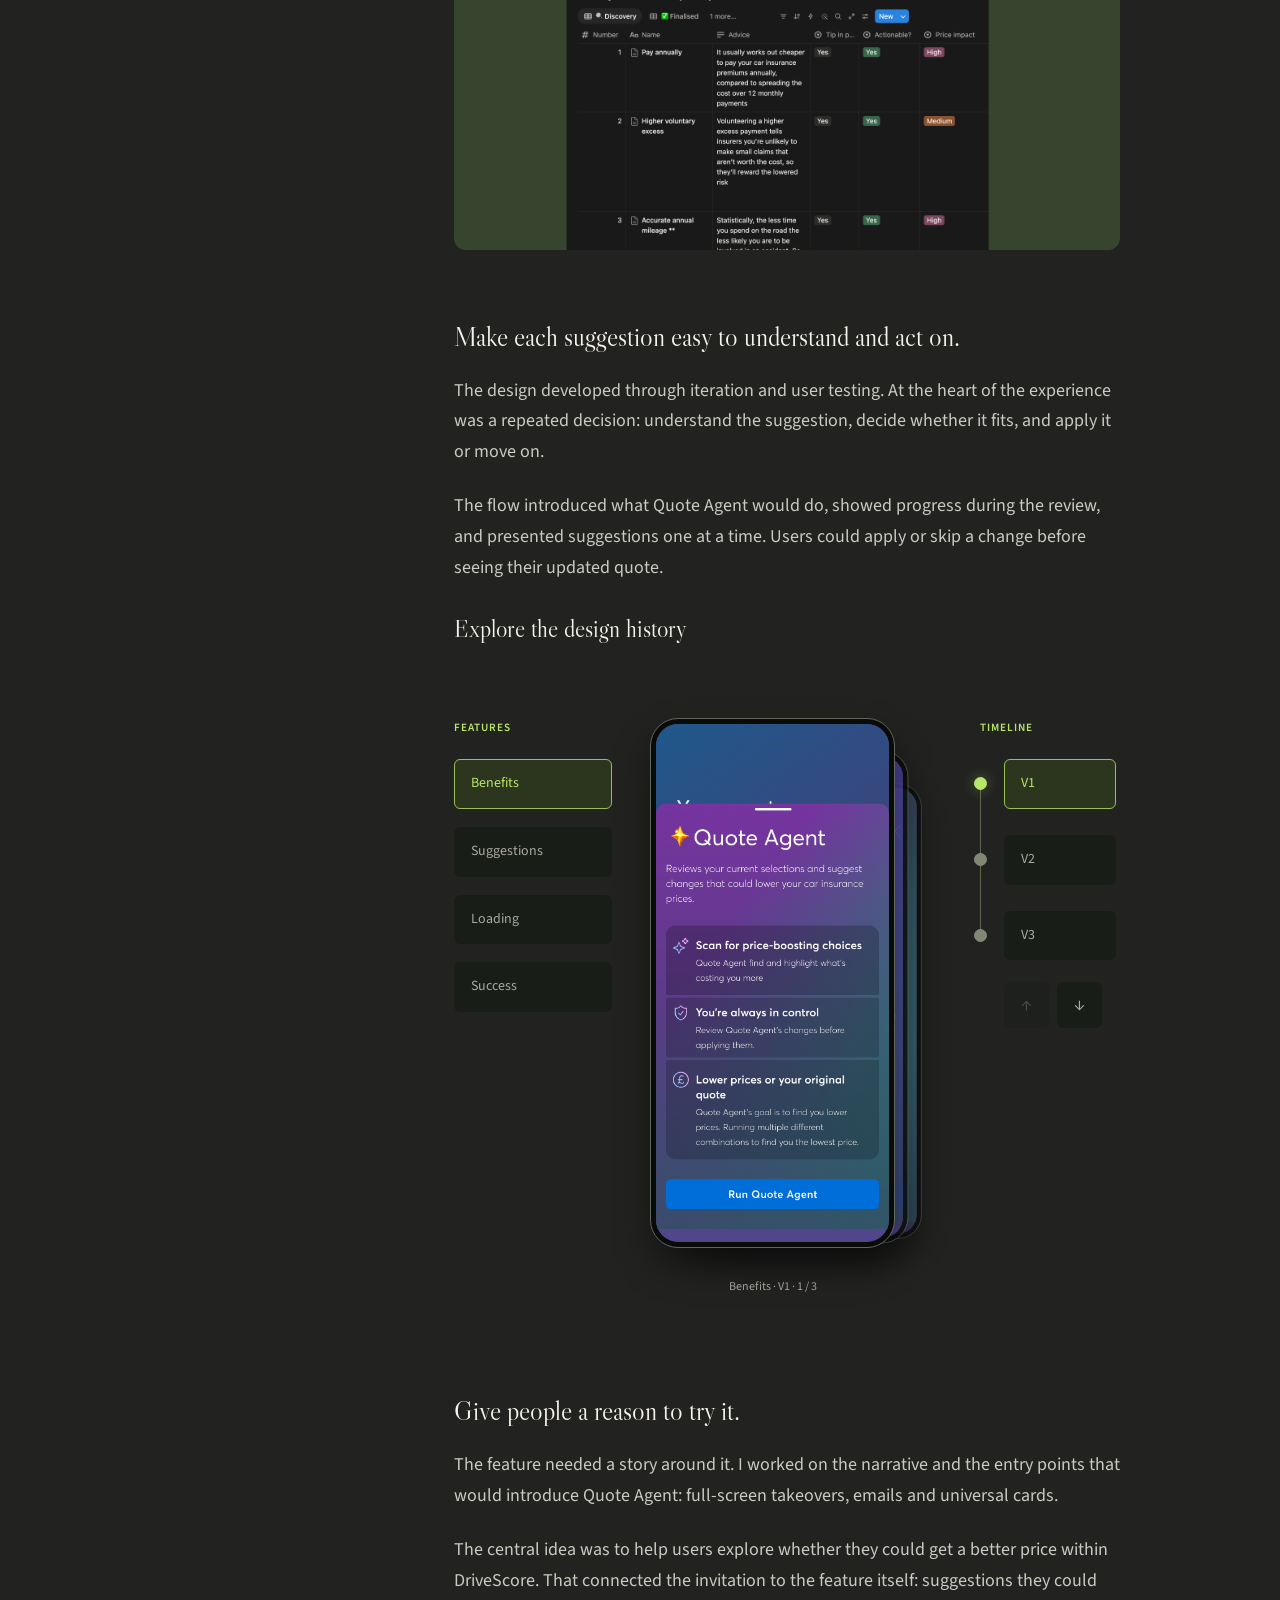
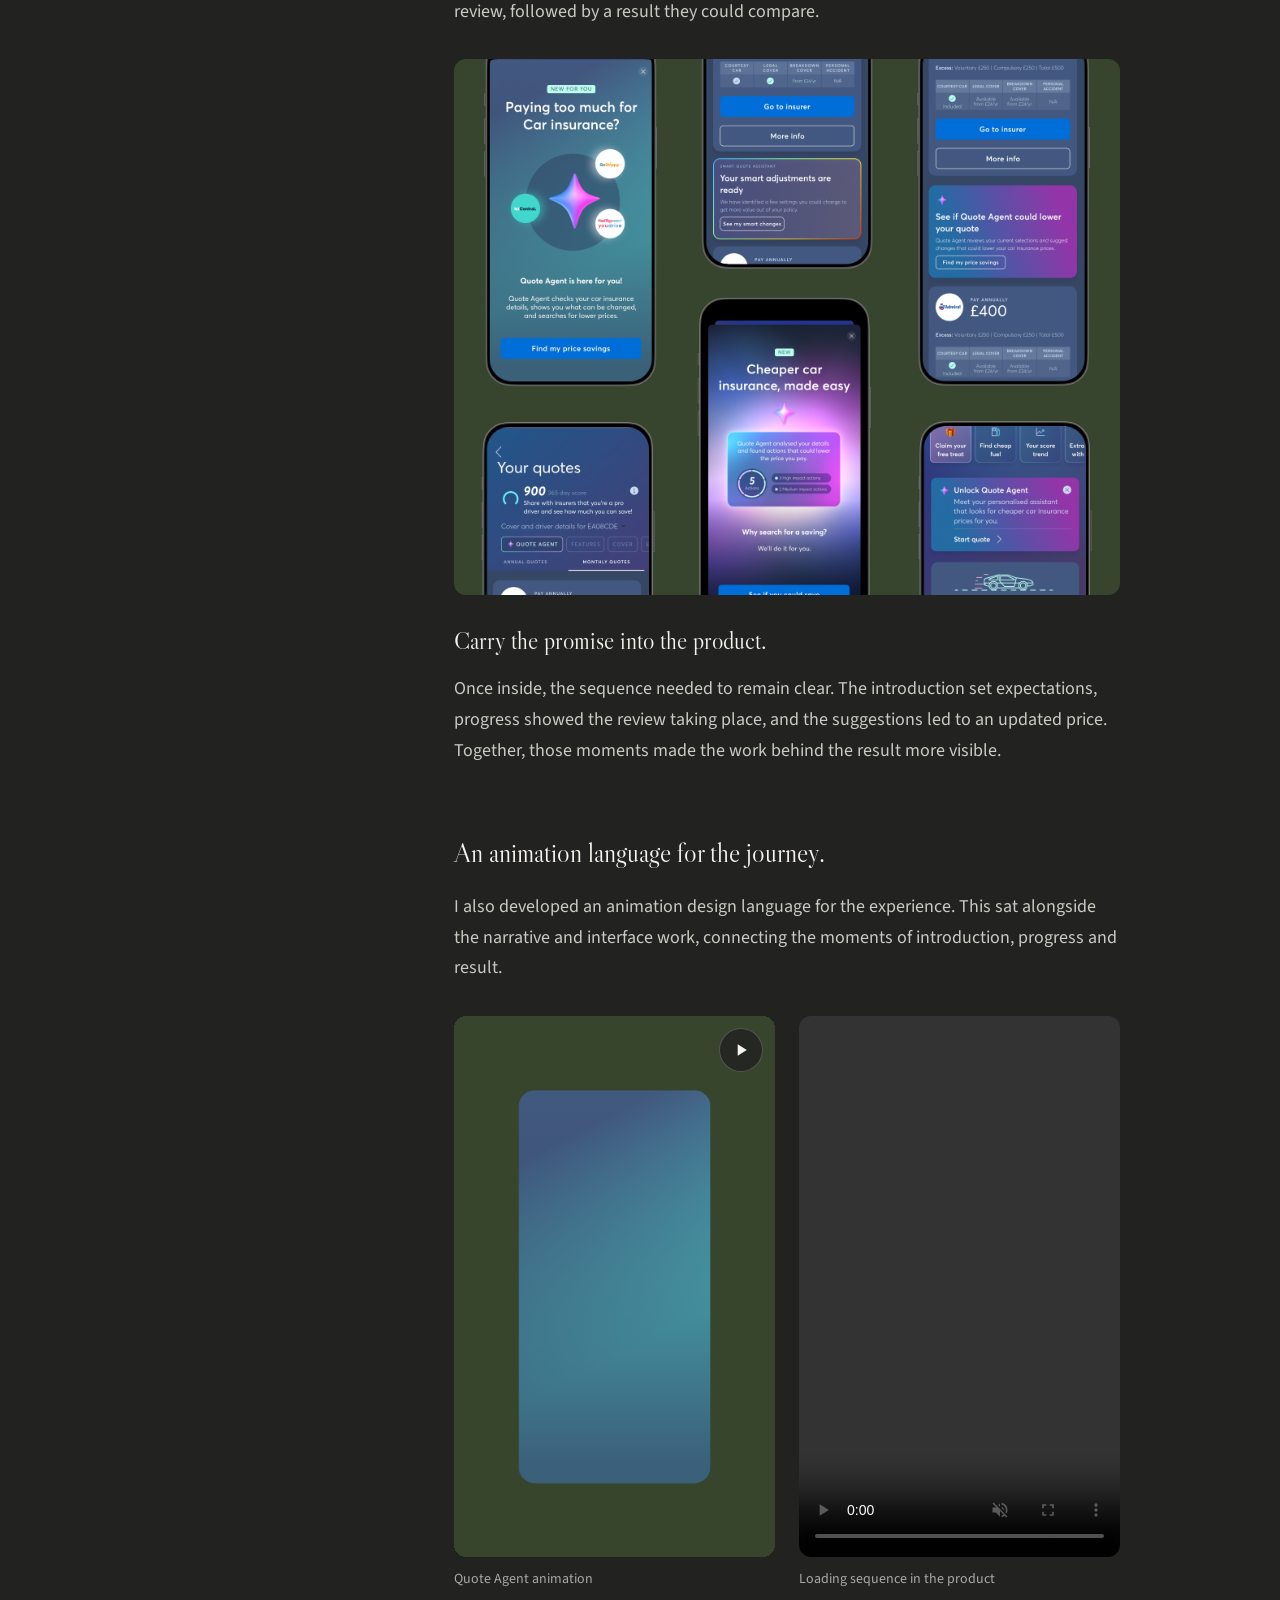
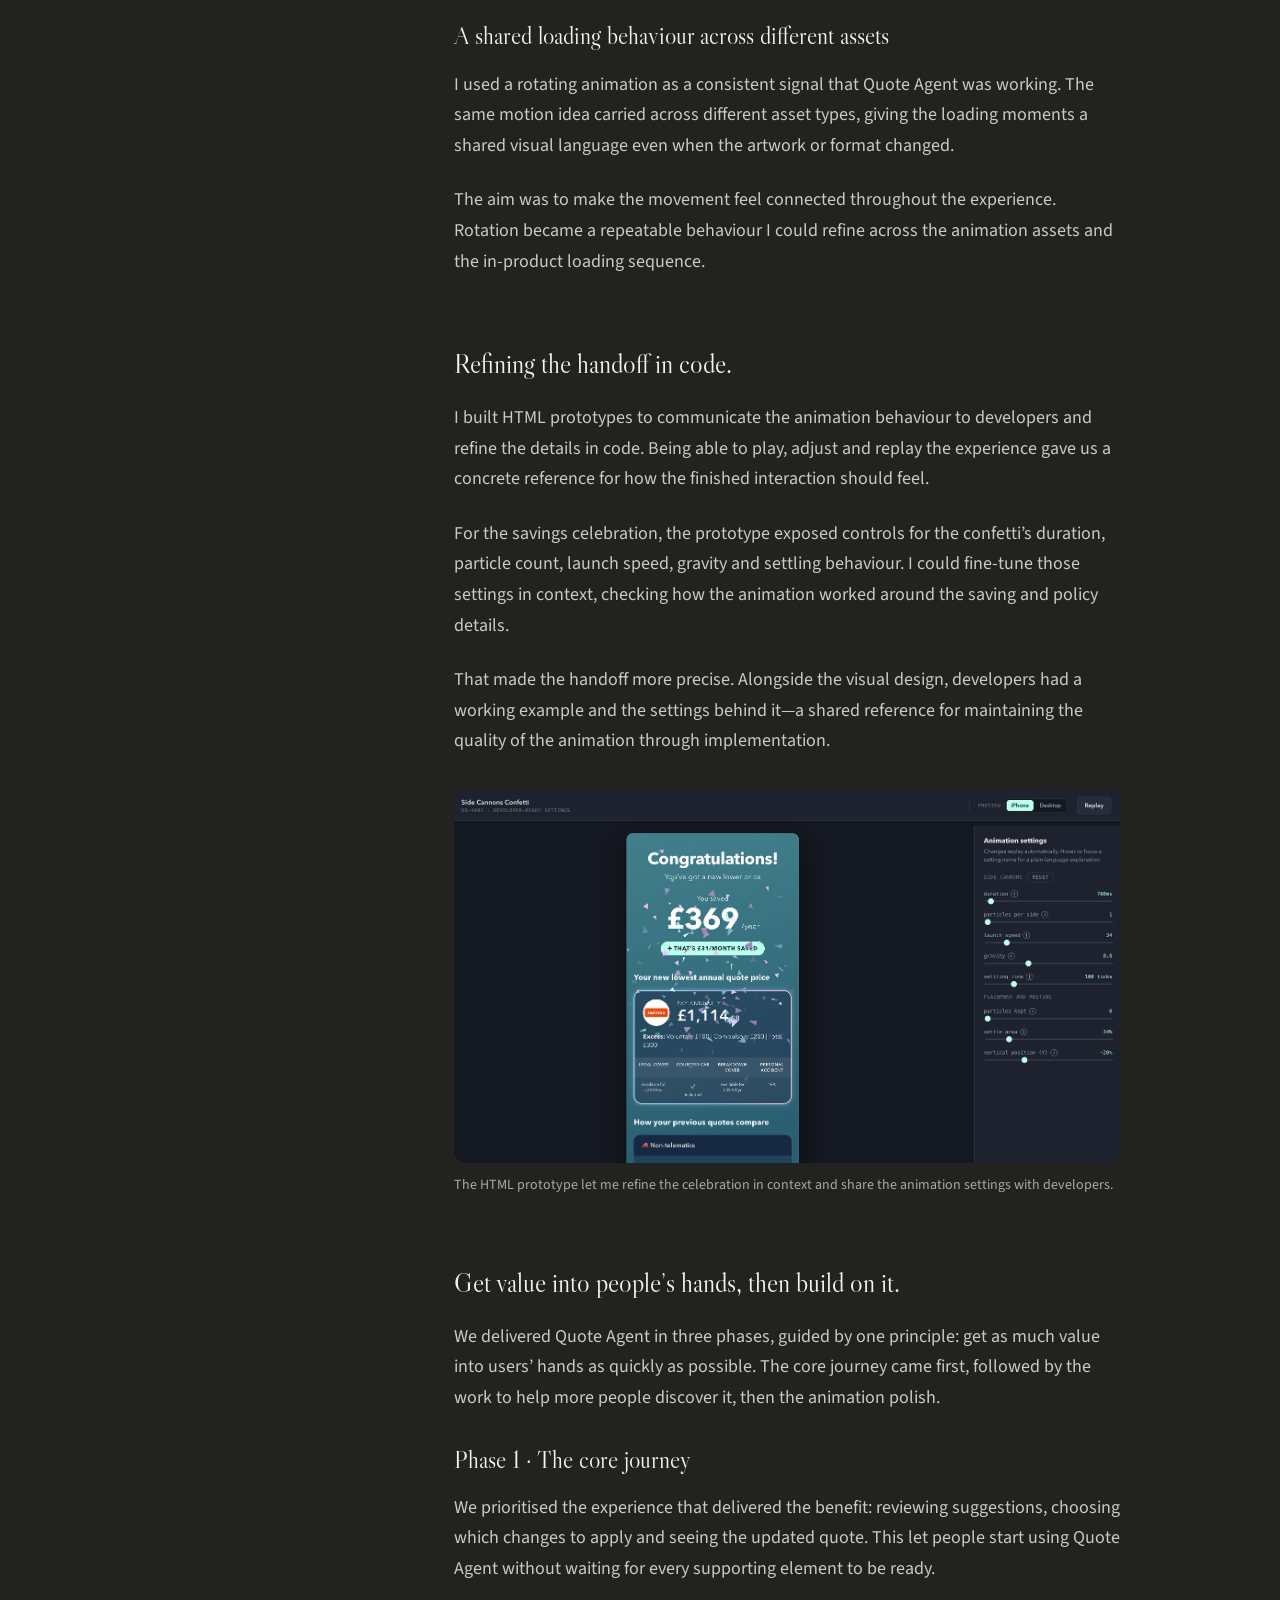
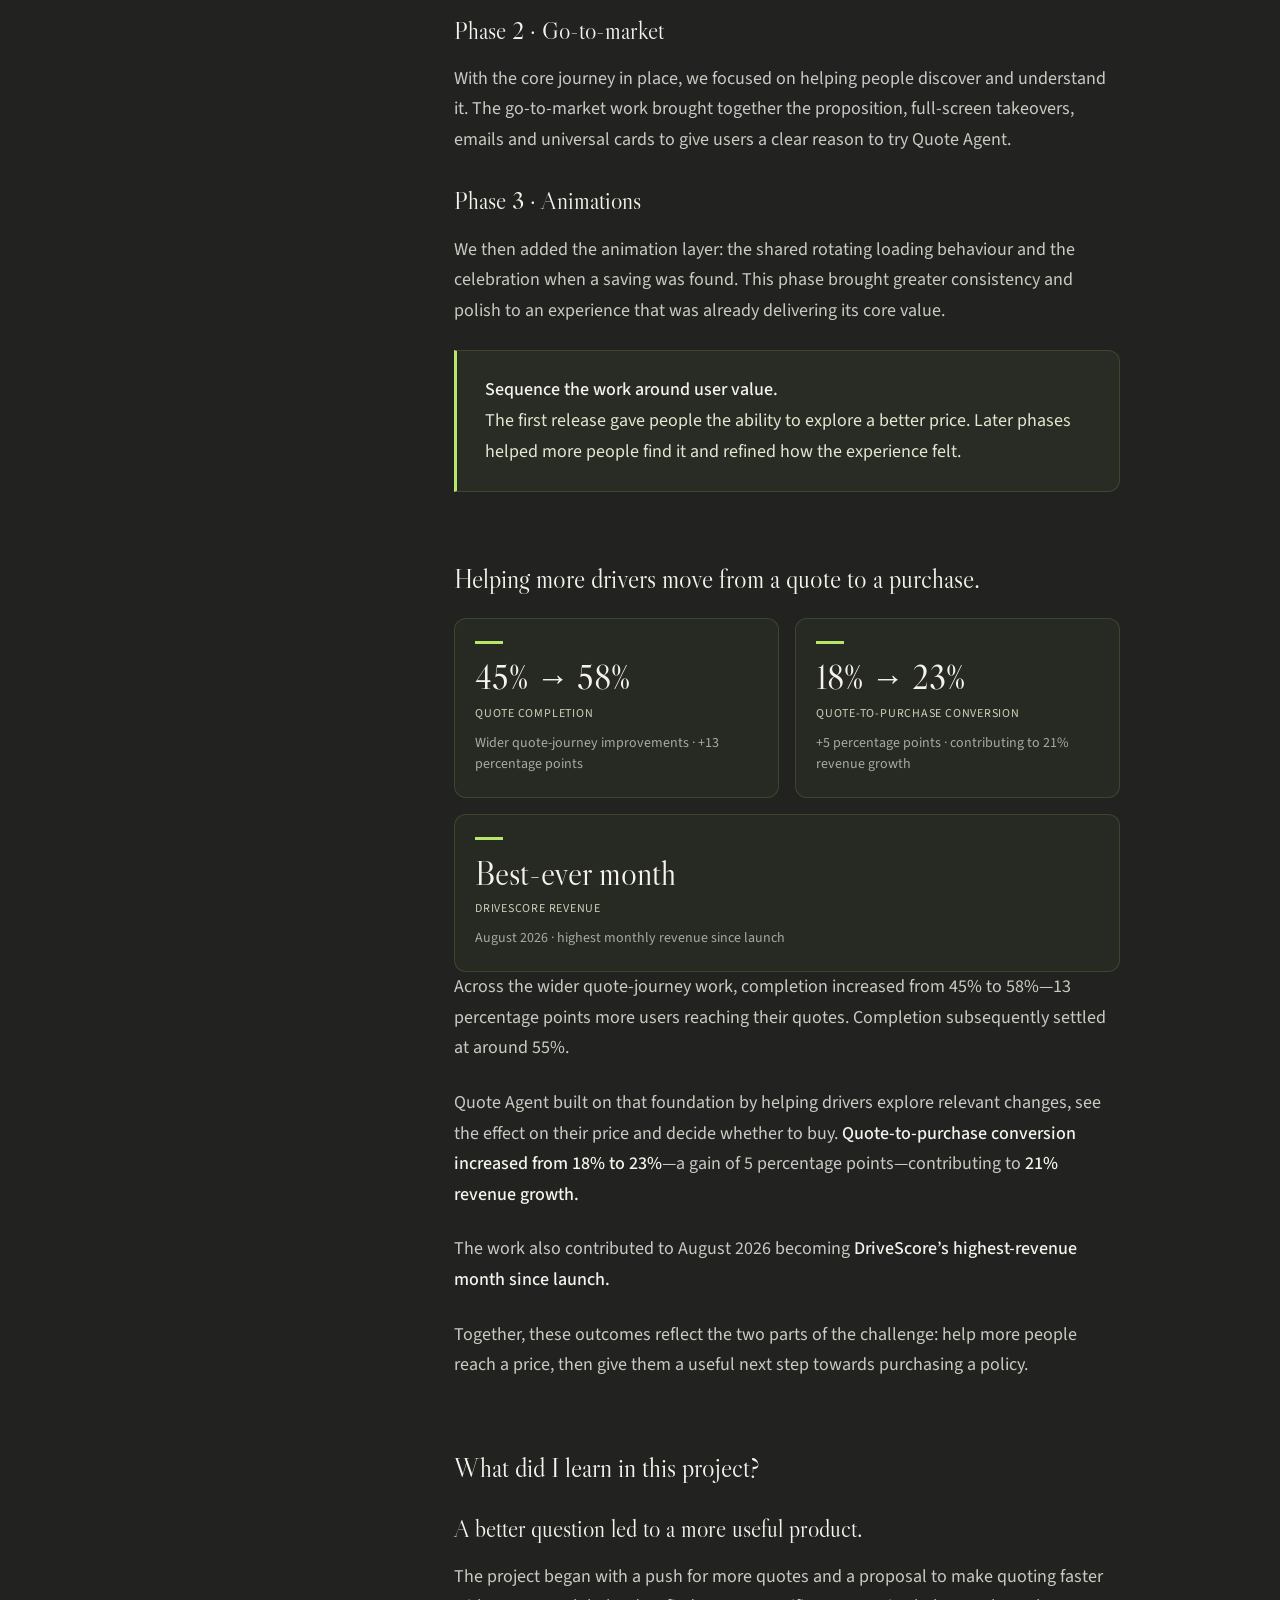
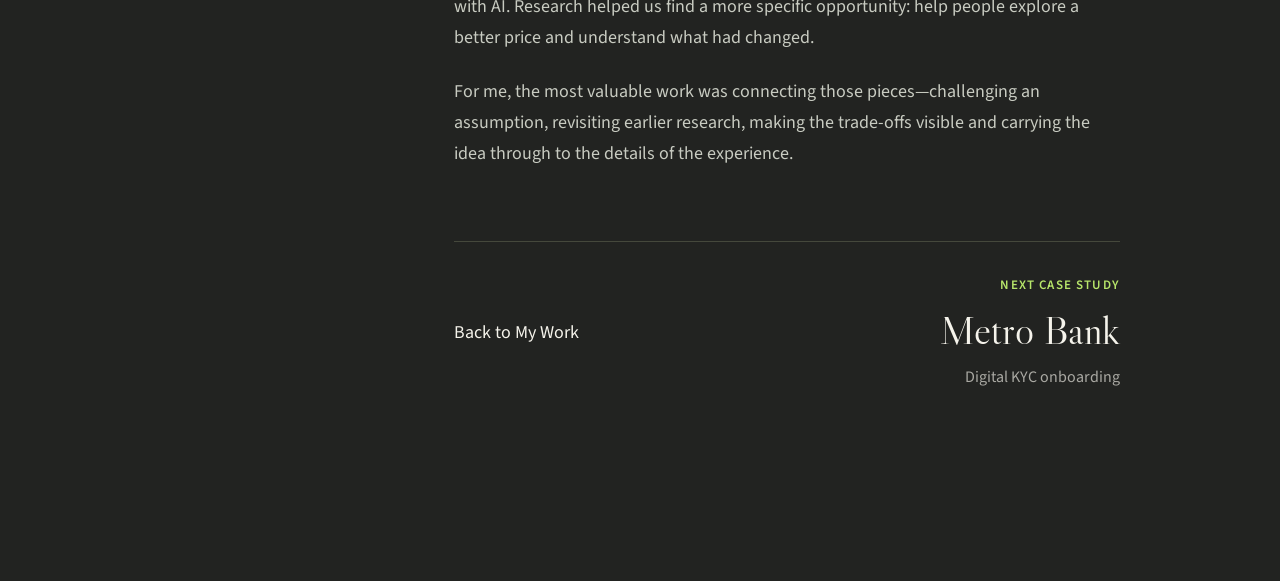
==== commit 78e404f3: "Add Quote Agent conversion and revenue growth results" ====
--- a/drivescore.html
+++ b/drivescore.html
@@ -17,7 +17,7 @@
 <div><dt>Context</dt><dd>DriveScore’s growth strategy focused on getting more people to start an insurance quote. But more quote starts weren’t translating into the purchases we expected. We needed to understand what stopped people from acting once they reached their results.<br><br>Quote Agent focused on that decision: help drivers review relevant changes to their quote, see the effect on their price and feel confident enough to buy. The team’s shared measure of success was insurance purchases per month.</dd></div>
 <div><dt>My contribution</dt><dd>I challenged the initial focus on quote starts and tested the proposal to generate quick quotes with AI. I connected new research about discount visibility with earlier findings about savings tips, then led an ideation workshop to shape the Quote Agent concept.<br><br>I researched and prioritised suggestions, designed and tested the experience, and developed its narrative, entry points and animation language. Working with the team, I helped phase delivery around the core experience: review a suggestion, choose whether to apply it, and see the updated quote.</dd></div>
 </dl></section>
-<section class="impact-section" aria-labelledby="s-326b721e-1557-80a5-9bce-cfc143aa1ef7"><h2 class="eyebrow" id="s-326b721e-1557-80a5-9bce-cfc143aa1ef7">Impact</h2><dl class="impact-grid"><div class="impact-tile"><dd>45% → 58%</dd><dt>Quote completion</dt><p>Wider quote-journey improvements · +13 percentage points</p></div><div class="impact-tile"><dd>Best-ever month</dd><dt>DriveScore revenue</dt><p>August 2026 · highest monthly revenue since launch</p></div></dl></section>
+<section class="impact-section" aria-labelledby="s-326b721e-1557-80a5-9bce-cfc143aa1ef7"><h2 class="eyebrow" id="s-326b721e-1557-80a5-9bce-cfc143aa1ef7">Impact</h2><dl class="impact-grid"><div class="impact-tile"><dd>45% → 58%</dd><dt>Quote completion</dt><p>Wider quote-journey improvements · +13 percentage points</p></div><div class="impact-tile"><dd>18% → 23%</dd><dt>Quote-to-purchase conversion</dt><p>+5 percentage points · contributing to 21% revenue growth</p></div><div class="impact-tile"><dd>Best-ever month</dd><dt>DriveScore revenue</dt><p>August 2026 · highest monthly revenue since launch</p></div></dl></section>
 <details class="mobile-contents"><summary>Explore this case study</summary><nav aria-label="Case study sections"><a href="#s-326b721e-1557-80a5-9bce-cfc143aa1ef7">Impact</a><a href="#quote-agent-context">A driving score is only valuable if people can use it.</a><a href="#quote-agent-problem">More quote starts weren’t translating into more purchases.</a><a href="#quote-agent-challenge">“They just want to see a price.”</a><a href="#quote-agent-success">Start with purchases. Then work backwards.</a><a href="#quote-agent-research">A discount label didn’t prove a saving.</a><a href="#quote-agent-ideation">Three ways to help people see more value.</a><a href="#quote-agent-mvp">Quote Agent: a practical way to explore a better price.</a><a href="#quote-agent-suggestions">Find the changes worth someone’s attention.</a><a href="#quote-agent-iteration">Make each suggestion easy to understand and act on.</a><a href="#quote-agent-narrative">Give people a reason to try it.</a><a href="#quote-agent-motion">An animation language for the journey.</a><a href="#quote-agent-handoff">Refining the handoff in code.</a><a href="#quote-agent-delivery">Get value into people’s hands, then build on it.</a><a href="#quote-agent-results">Helping more drivers move from a quote to a purchase.</a><a href="#quote-agent-reflection">What did I learn in this project?</a></nav></details>
 <article class="case-body"><h2 id="quote-agent-context">A driving score is only valuable if people can use it.</h2><p>DriveScore helps drivers use their driving behaviour to access car insurance discounts. The app measures how they drive and builds a score they can share when comparing insurance.</p><p>That creates a compelling promise: drive well, and it could help you pay less. My role as Lead Product Designer was to help turn that promise into an experience people understood, trusted and acted on.</p><figure><button class="image-expand" type="button" aria-label="Enlarge DriveScore driving score, driving criteria and insurance-discount proposition"><img src="quote-agent-assets/Image%203.png" alt="DriveScore driving score, driving criteria and insurance-discount proposition" width="1857" height="1111" loading="lazy" decoding="async"></button></figure><h2 id="quote-agent-problem">More quote starts weren’t translating into more purchases.</h2><p>When I joined, the growth hypothesis was straightforward: get more people to start a quote, and more people would buy. But as we brought more people into the journey, purchases weren’t increasing in the way we expected.</p><p>I wanted to look further down the funnel. What happened between starting a quote, seeing a price and deciding to buy? Getting people through the door was only part of the problem.</p><blockquote>The opportunity was to help more people reach a decision once they were already in the journey.</blockquote><h2 id="quote-agent-challenge">“They just want to see a price.”</h2><p>One idea from leadership was to use AI to make getting a quote quick. The reasoning was understandable: if all someone wants is a price, why make them answer so many questions?</p><p>I tested that assumption with the team, using ChatGPT to see what it would produce. In the examples we tried, the answers were consistently wrong. A quick answer wasn’t enough if we couldn’t rely on it.</p><p>That test changed the question I wanted us to answer. Instead of asking how AI could generate a price, I wanted to explore how we could intelligently help people find a better one.</p><blockquote>AI wasn’t the answer to that quoting problem.<br>But perhaps intelligence was.</blockquote><figure><button class="image-expand" type="button" aria-label="Enlarge ChatGPT price estimate compared with an actual insurance quote"><img src="quote-agent-assets/Image%204.png" alt="ChatGPT price estimate compared with an actual insurance quote" width="1857" height="593" loading="lazy" decoding="async"></button></figure><h2 id="quote-agent-success">Start with purchases. Then work backwards.</h2><p>I worked with the team to agree what success meant: <strong>insurance purchases per month.</strong> That gave us a shared business outcome to work towards, beyond increasing the number of people who started a quote.</p><p>Working backwards brought the decision point into focus. If people reached their quotes but still weren’t ready to buy, what did they need to see or understand before they could act?</p><h2 id="quote-agent-research">A discount label didn’t prove a saving.</h2><p>The commercial team wanted to test a discount tag on the policy results page. The hypothesis was that making the discount more visible would lead to more conversions.</p><p>I tested the idea with users. It didn’t land as intended: the tag created frustration and weakened trust. People wanted to see what the discount actually meant. They were looking for an original price crossed out beside a lower one.</p><p>The finding gave us an important distinction: <strong>telling someone they have a discount isn’t the same as showing them the difference it makes.</strong></p><figure><button class="image-expand" type="button" aria-label="Enlarge User research session reviewing insurance quotes and discount presentation"><img src="quote-agent-assets/Image%205.png" alt="User research session reviewing insurance quotes and discount presentation" width="1640" height="754" loading="lazy" decoding="async"></button></figure><h3>An older insight became useful in a new way.</h3><p>I revisited research carried out before I joined. Users had responded positively to MoneySavingExpert-style tips for reducing insurance costs, such as exploring alternative job titles that accurately describe their work.</p><p>Seen alongside the discount-tag research, that suggested a new direction. Could we help people explore relevant changes to their quote, then show the price difference those changes made?</p><aside class="insight"><span class="eyebrow">What I took from this</span><p>Research doesn’t stop being useful when a project ends. A new question can give an old finding a different meaning.</p></aside><h2 id="quote-agent-ideation">Three ways to help people see more value.</h2><p>I ran an ideation workshop with the team, using AI to help generate and develop ideas. We explored different ways to connect practical savings guidance with a more tangible price comparison.</p><div class="table-wrap"><table><thead><tr><th>Direction</th><th>What it offered</th><th>The decision</th></tr></thead><tbody><tr><td>Educational content</td><td>Help people understand how to save on insurance.</td><td>A longer-term approach to an immediate decision.</td></tr><tr><td>A slashed price</td><td>Show the before-and-after saving users expected.</td><td>We couldn’t reliably produce the original price needed to substantiate the discount.</td></tr><tr><td>Compare two real quotes</td><td>Show what changed after users reviewed and applied suggestions.</td><td>The direction we progressed into Quote Agent.</td></tr></tbody></table></div><figure><button class="image-expand" type="button" aria-label="Enlarge Quote Agent workshop reconstruction"><img src="quote-agent-assets/workshop-reconstruction.png" alt="Reconstructed Miro-style Quote Agent workshop board with how-might-we questions and three directions: education, showing a discount, and comparing two quotes" width="1672" height="941" loading="lazy" decoding="async"></button><figcaption>Workshop reconstruction showing the questions and directions explored.</figcaption></figure><h2 id="quote-agent-mvp">Quote Agent: a practical way to explore a better price.</h2><p>The MVP brought that direction into the quoting experience. Quote Agent surfaced suggestions that could lower a user’s insurance price and let them review the changes before returning to their quotes.</p><p>The core sequence was simple: <strong>review a suggestion, choose whether to apply it, then see the updated result.</strong> The user stayed in control of the information in their quote.</p><p>This gave us a way to make a potential saving tangible without manufacturing a “before” price. We could compare a quote with the result of changes the user had chosen.</p><figure><button class="image-expand" type="button" aria-label="Enlarge Quote Agent MVP: entry point and smart-adjustment suggestions"><img src="quote-agent-assets/Image%207.png" alt="Quote Agent MVP: entry point and smart-adjustment suggestions" width="1640" height="1080" loading="lazy" decoding="async"></button></figure><h2 id="quote-agent-suggestions">Find the changes worth someone’s attention.</h2><p>I researched ways users could reduce their insurance price, then tested which changes had the greatest impact. That work helped us decide which suggestions to include and which to make most prominent.</p><p>The aim was to turn a broad set of savings tips into a focused experience: useful suggestions, in a meaningful order, with a clear choice about whether each one applied.</p><figure><button class="image-expand" type="button" aria-label="Enlarge Research table of ways to reduce quote prices, including actionability and impact"><img src="quote-agent-assets/Image%208.png" alt="Research table of ways to reduce quote prices, including actionability and impact" width="1640" height="754" loading="lazy" decoding="async"></button></figure><h2 id="quote-agent-iteration">Make each suggestion easy to understand and act on.</h2><p>The design developed through iteration and user testing. At the heart of the experience was a repeated decision: understand the suggestion, decide whether it fits, and apply it or move on.</p><p>The flow introduced what Quote Agent would do, showed progress during the review, and presented suggestions one at a time. Users could apply or skip a change before seeing their updated quote.</p><h3>Explore the design history</h3><section id="design-history" aria-label="Quote Agent screens">
 <div class="history-workspace">
@@ -26,7 +26,7 @@
 <div class="history-timeline" tabindex="0" aria-label="Screen timeline. Scroll or use arrow keys to change screen"><p class="eyebrow">Timeline</p><div id="history-stages" role="group" aria-label="Screens in this feature"></div><div class="history-controls"><button type="button" id="history-previous" aria-label="Previous screen">↑</button><button type="button" id="history-next" aria-label="Next screen">↓</button></div></div>
 </div><p id="history-announcement" class="history-sr" aria-live="polite"></p>
 <noscript><p>The full Quote Agent flow is shown below.</p></noscript>
-</section><h2 id="quote-agent-narrative">Give people a reason to try it.</h2><p>The feature needed a story around it. I worked on the narrative and the entry points that would introduce Quote Agent: full-screen takeovers, emails and universal cards.</p><p>The central idea was to help users explore whether they could get a better price within DriveScore. That connected the invitation to the feature itself: suggestions they could review, followed by a result they could compare.</p><figure><button class="image-expand" type="button" aria-label="Enlarge Quote Agent promotional messages and entry points across the app"><img src="quote-agent-assets/Image%209.png" alt="Quote Agent promotional messages and entry points across the app" width="1640" height="1320" loading="lazy" decoding="async"></button></figure><h3>Carry the promise into the product.</h3><p>Once inside, the sequence needed to remain clear. The introduction set expectations, progress showed the review taking place, and the suggestions led to an updated price. Together, those moments made the work behind the result more visible.</p><h2 id="quote-agent-motion">An animation language for the journey.</h2><p>I also developed an animation design language for the experience. This sat alongside the narrative and interface work, connecting the moments of introduction, progress and result.</p><div class="quote-motion-pair"><figure><div class="quote-motion-stage"><div id="quote-lottie" role="img" aria-label="Quote Agent animated loading sequence"></div><button id="quote-animation-toggle" class="quote-motion-toggle" type="button" aria-label="Play animation" title="Play animation" aria-controls="quote-lottie" disabled><svg class="play-icon" viewBox="0 0 24 24" aria-hidden="true"><path d="M8 5v14l11-7z"/></svg><svg class="pause-icon" viewBox="0 0 24 24" aria-hidden="true"><path d="M6 5h4v14H6zm8 0h4v14h-4z"/></svg></button></div><figcaption>Quote Agent animation</figcaption><p id="quote-animation-status" class="quote-motion-status" role="status">Loading animation…</p></figure><figure><div class="quote-motion-stage"><video id="quote-motion-video" controls muted loop playsinline preload="auto" aria-label="Quote Agent loading animation in the product"><source src="quote-agent-assets/Quote%20agent%20loading.mp4" type="video/mp4">Your browser does not support this video. <a href="quote-agent-assets/Quote%20agent%20loading.mp4">Open the video</a>.</video></div><figcaption>Loading sequence in the product</figcaption></figure></div><h3>A shared loading behaviour across different assets</h3><p>I used a rotating animation as a consistent signal that Quote Agent was working. The same motion idea carried across different asset types, giving the loading moments a shared visual language even when the artwork or format changed.</p><p>The aim was to make the movement feel connected throughout the experience. Rotation became a repeatable behaviour I could refine across the animation assets and the in-product loading sequence.</p><h2 id="quote-agent-handoff">Refining the handoff in code.</h2><p>I built HTML prototypes to communicate the animation behaviour to developers and refine the details in code. Being able to play, adjust and replay the experience gave us a concrete reference for how the finished interaction should feel.</p><p>For the savings celebration, the prototype exposed controls for the confetti’s duration, particle count, launch speed, gravity and settling behaviour. I could fine-tune those settings in context, checking how the animation worked around the saving and policy details.</p><p>That made the handoff more precise. Alongside the visual design, developers had a working example and the settings behind it—a shared reference for maintaining the quality of the animation through implementation.</p><figure><button class="image-expand" type="button" aria-label="Enlarge HTML animation prototype and developer settings"><img src="quote-agent-assets/Image%2011.png" alt="HTML prototype of the Quote Agent savings celebration, with an iPhone preview and adjustable confetti animation settings for developer handoff" width="1447" height="813" loading="lazy" decoding="async"></button><figcaption>The HTML prototype let me refine the celebration in context and share the animation settings with developers.</figcaption></figure><h2 id="quote-agent-delivery">Get value into people’s hands, then build on it.</h2><p>We delivered Quote Agent in three phases, guided by one principle: get as much value into users’ hands as quickly as possible. The core journey came first, followed by the work to help more people discover it, then the animation polish.</p><h3>Phase 1 · The core journey</h3><p>We prioritised the experience that delivered the benefit: reviewing suggestions, choosing which changes to apply and seeing the updated quote. This let people start using Quote Agent without waiting for every supporting element to be ready.</p><h3>Phase 2 · Go-to-market</h3><p>With the core journey in place, we focused on helping people discover and understand it. The go-to-market work brought together the proposition, full-screen takeovers, emails and universal cards to give users a clear reason to try Quote Agent.</p><h3>Phase 3 · Animations</h3><p>We then added the animation layer: the shared rotating loading behaviour and the celebration when a saving was found. This phase brought greater consistency and polish to an experience that was already delivering its core value.</p><aside class="insight"><strong>Sequence the work around user value.</strong><br>The first release gave people the ability to explore a better price. Later phases helped more people find it and refined how the experience felt.</aside><h2 id="quote-agent-results">Helping more drivers move from a quote to a purchase.</h2><dl class="impact-grid"><div class="impact-tile"><dd>45% → 58%</dd><dt>Quote completion</dt><p>Wider quote-journey improvements · +13 percentage points</p></div><div class="impact-tile"><dd>Best-ever month</dd><dt>DriveScore revenue</dt><p>August 2026 · highest monthly revenue since launch</p></div></dl><p>Across the wider quote-journey work, completion increased from 45% to 58%—13 percentage points more users reaching their quotes. Completion subsequently settled at around 55%.</p><p>Quote Agent built on that foundation by helping drivers explore relevant changes, see the effect on their price and decide whether to buy. The work contributed to August 2026 becoming <strong>DriveScore’s highest-revenue month since launch.</strong></p><p>Together, these outcomes reflect the two parts of the challenge: help more people reach a price, then give them a useful next step towards purchasing a policy.</p><h2 id="quote-agent-reflection">What did I learn in this project?</h2><h3>A better question led to a more useful product.</h3><p>The project began with a push for more quotes and a proposal to make quoting faster with AI. Research helped us find a more specific opportunity: help people explore a better price and understand what had changed.</p><p>For me, the most valuable work was connecting those pieces—challenging an assumption, revisiting earlier research, making the trade-offs visible and carrying the idea through to the details of the experience.</p></article>
+</section><h2 id="quote-agent-narrative">Give people a reason to try it.</h2><p>The feature needed a story around it. I worked on the narrative and the entry points that would introduce Quote Agent: full-screen takeovers, emails and universal cards.</p><p>The central idea was to help users explore whether they could get a better price within DriveScore. That connected the invitation to the feature itself: suggestions they could review, followed by a result they could compare.</p><figure><button class="image-expand" type="button" aria-label="Enlarge Quote Agent promotional messages and entry points across the app"><img src="quote-agent-assets/Image%209.png" alt="Quote Agent promotional messages and entry points across the app" width="1640" height="1320" loading="lazy" decoding="async"></button></figure><h3>Carry the promise into the product.</h3><p>Once inside, the sequence needed to remain clear. The introduction set expectations, progress showed the review taking place, and the suggestions led to an updated price. Together, those moments made the work behind the result more visible.</p><h2 id="quote-agent-motion">An animation language for the journey.</h2><p>I also developed an animation design language for the experience. This sat alongside the narrative and interface work, connecting the moments of introduction, progress and result.</p><div class="quote-motion-pair"><figure><div class="quote-motion-stage"><div id="quote-lottie" role="img" aria-label="Quote Agent animated loading sequence"></div><button id="quote-animation-toggle" class="quote-motion-toggle" type="button" aria-label="Play animation" title="Play animation" aria-controls="quote-lottie" disabled><svg class="play-icon" viewBox="0 0 24 24" aria-hidden="true"><path d="M8 5v14l11-7z"/></svg><svg class="pause-icon" viewBox="0 0 24 24" aria-hidden="true"><path d="M6 5h4v14H6zm8 0h4v14h-4z"/></svg></button></div><figcaption>Quote Agent animation</figcaption><p id="quote-animation-status" class="quote-motion-status" role="status">Loading animation…</p></figure><figure><div class="quote-motion-stage"><video id="quote-motion-video" controls muted loop playsinline preload="auto" aria-label="Quote Agent loading animation in the product"><source src="quote-agent-assets/Quote%20agent%20loading.mp4" type="video/mp4">Your browser does not support this video. <a href="quote-agent-assets/Quote%20agent%20loading.mp4">Open the video</a>.</video></div><figcaption>Loading sequence in the product</figcaption></figure></div><h3>A shared loading behaviour across different assets</h3><p>I used a rotating animation as a consistent signal that Quote Agent was working. The same motion idea carried across different asset types, giving the loading moments a shared visual language even when the artwork or format changed.</p><p>The aim was to make the movement feel connected throughout the experience. Rotation became a repeatable behaviour I could refine across the animation assets and the in-product loading sequence.</p><h2 id="quote-agent-handoff">Refining the handoff in code.</h2><p>I built HTML prototypes to communicate the animation behaviour to developers and refine the details in code. Being able to play, adjust and replay the experience gave us a concrete reference for how the finished interaction should feel.</p><p>For the savings celebration, the prototype exposed controls for the confetti’s duration, particle count, launch speed, gravity and settling behaviour. I could fine-tune those settings in context, checking how the animation worked around the saving and policy details.</p><p>That made the handoff more precise. Alongside the visual design, developers had a working example and the settings behind it—a shared reference for maintaining the quality of the animation through implementation.</p><figure><button class="image-expand" type="button" aria-label="Enlarge HTML animation prototype and developer settings"><img src="quote-agent-assets/Image%2011.png" alt="HTML prototype of the Quote Agent savings celebration, with an iPhone preview and adjustable confetti animation settings for developer handoff" width="1447" height="813" loading="lazy" decoding="async"></button><figcaption>The HTML prototype let me refine the celebration in context and share the animation settings with developers.</figcaption></figure><h2 id="quote-agent-delivery">Get value into people’s hands, then build on it.</h2><p>We delivered Quote Agent in three phases, guided by one principle: get as much value into users’ hands as quickly as possible. The core journey came first, followed by the work to help more people discover it, then the animation polish.</p><h3>Phase 1 · The core journey</h3><p>We prioritised the experience that delivered the benefit: reviewing suggestions, choosing which changes to apply and seeing the updated quote. This let people start using Quote Agent without waiting for every supporting element to be ready.</p><h3>Phase 2 · Go-to-market</h3><p>With the core journey in place, we focused on helping people discover and understand it. The go-to-market work brought together the proposition, full-screen takeovers, emails and universal cards to give users a clear reason to try Quote Agent.</p><h3>Phase 3 · Animations</h3><p>We then added the animation layer: the shared rotating loading behaviour and the celebration when a saving was found. This phase brought greater consistency and polish to an experience that was already delivering its core value.</p><aside class="insight"><strong>Sequence the work around user value.</strong><br>The first release gave people the ability to explore a better price. Later phases helped more people find it and refined how the experience felt.</aside><h2 id="quote-agent-results">Helping more drivers move from a quote to a purchase.</h2><dl class="impact-grid"><div class="impact-tile"><dd>45% → 58%</dd><dt>Quote completion</dt><p>Wider quote-journey improvements · +13 percentage points</p></div><div class="impact-tile"><dd>18% → 23%</dd><dt>Quote-to-purchase conversion</dt><p>+5 percentage points · contributing to 21% revenue growth</p></div><div class="impact-tile"><dd>Best-ever month</dd><dt>DriveScore revenue</dt><p>August 2026 · highest monthly revenue since launch</p></div></dl><p>Across the wider quote-journey work, completion increased from 45% to 58%—13 percentage points more users reaching their quotes. Completion subsequently settled at around 55%.</p><p>Quote Agent built on that foundation by helping drivers explore relevant changes, see the effect on their price and decide whether to buy. <strong>Quote-to-purchase conversion increased from 18% to 23%</strong>—a gain of 5 percentage points—contributing to <strong>21% revenue growth.</strong></p><p>The work also contributed to August 2026 becoming <strong>DriveScore’s highest-revenue month since launch.</strong></p><p>Together, these outcomes reflect the two parts of the challenge: help more people reach a price, then give them a useful next step towards purchasing a policy.</p><h2 id="quote-agent-reflection">What did I learn in this project?</h2><h3>A better question led to a more useful product.</h3><p>The project began with a push for more quotes and a proposal to make quoting faster with AI. Research helped us find a more specific opportunity: help people explore a better price and understand what had changed.</p><p>For me, the most valuable work was connecting those pieces—challenging an assumption, revisiting earlier research, making the trade-offs visible and carrying the idea through to the details of the experience.</p></article>
 <nav class="case-next" aria-label="More projects"><a href="index.html#work">Back to My Work</a><a href="metro-kyc.html"><span class="eyebrow">Next case study</span><strong>Metro Bank</strong><span>Digital KYC onboarding</span></a></nav>
 </main></div>
 <footer class="site-footer"><div class="footer-left"><span>London, Hybrid</span><button class="season" type="button" aria-label="Switch to autumn leaves" aria-pressed="false" title="A change of season"><span class="season-icon" aria-hidden="true"></span></button></div><a class="contact" href="https://www.linkedin.com/in/neeraj-pattni" target="_blank" rel="noopener noreferrer">Let’s talk</a></footer>
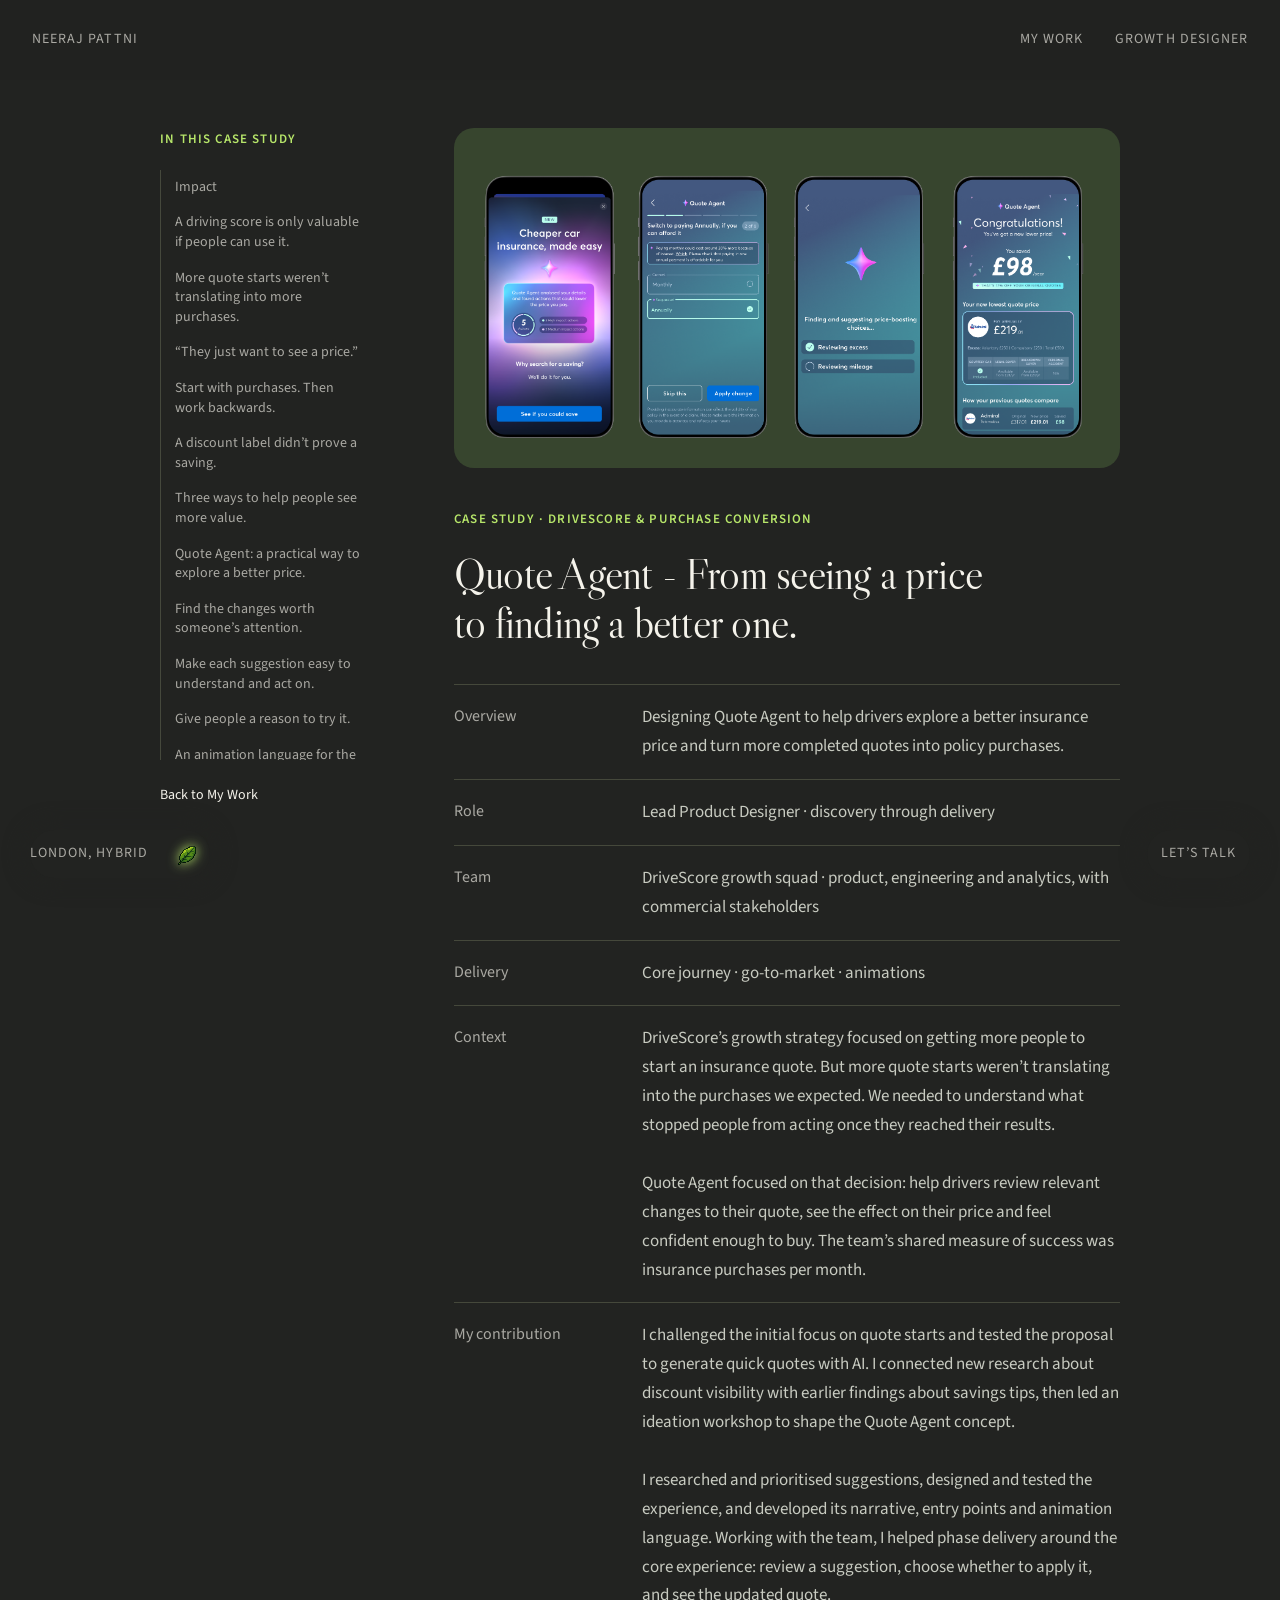
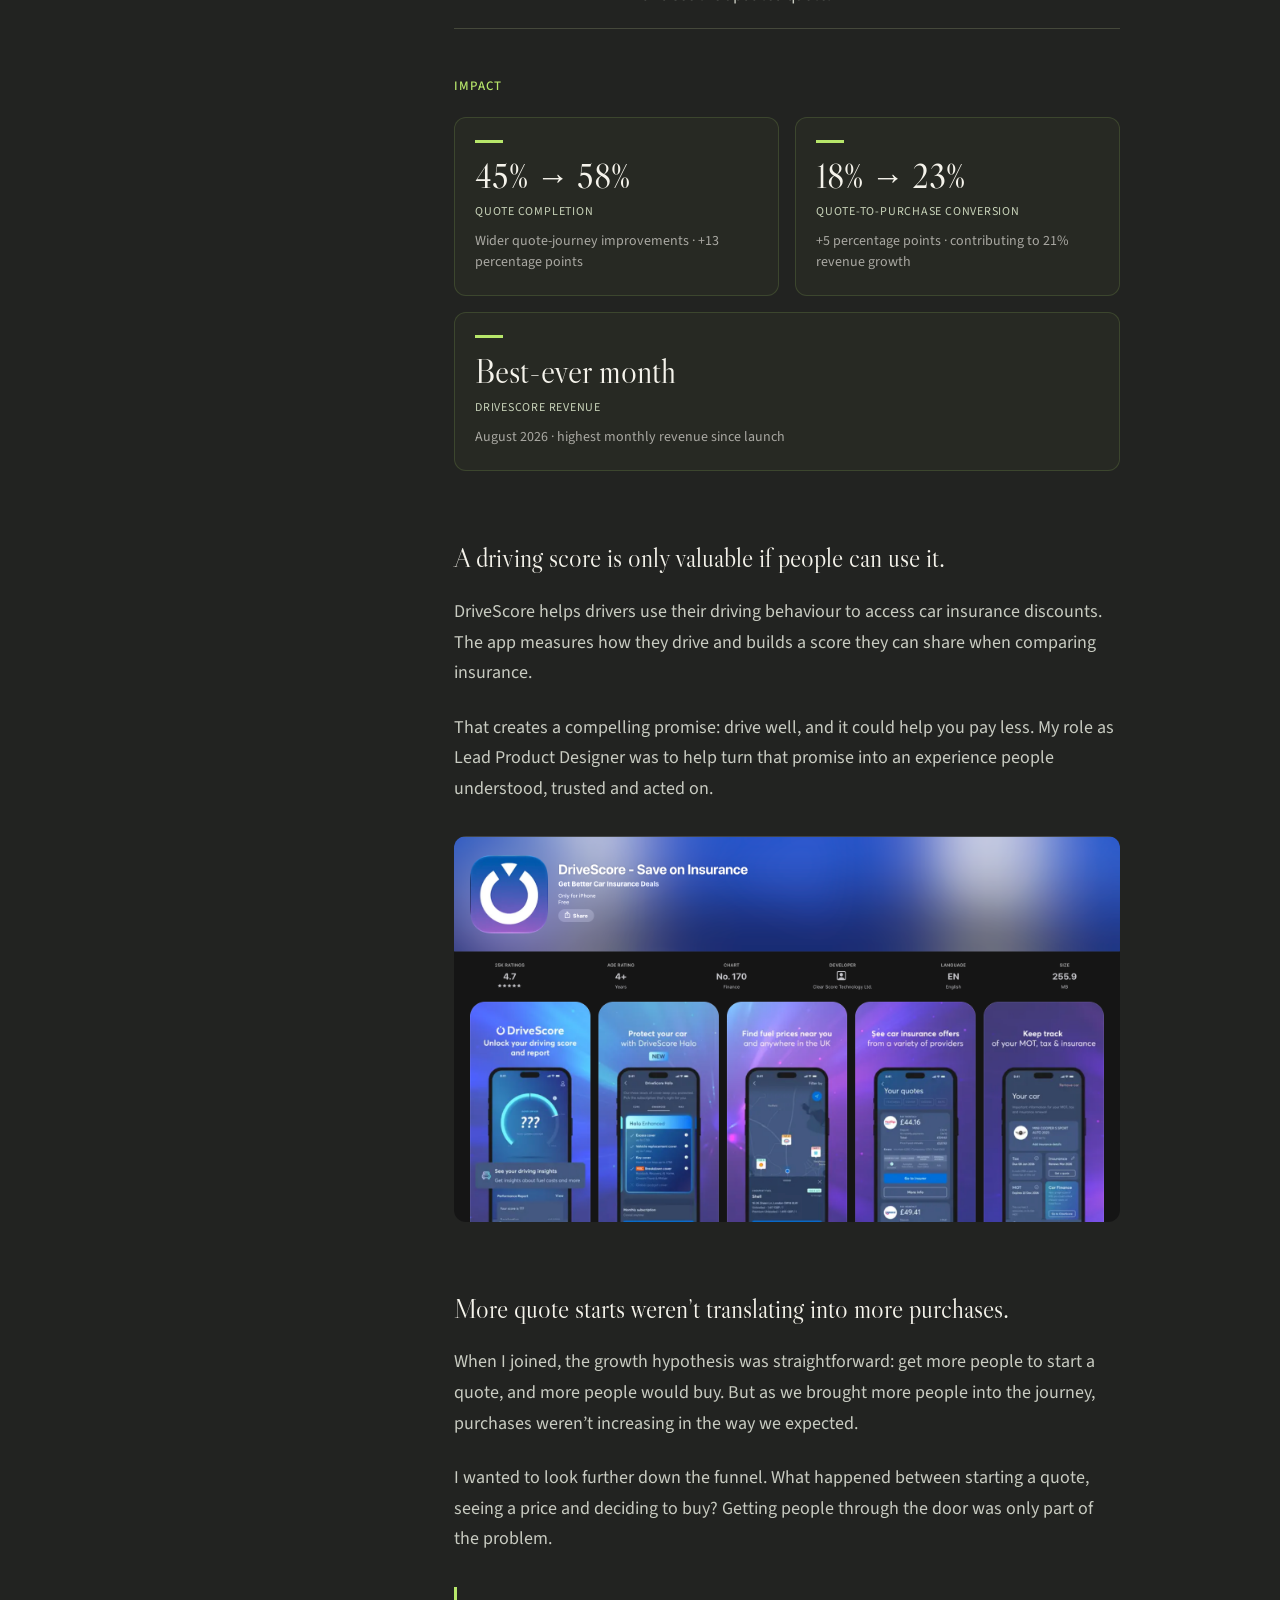
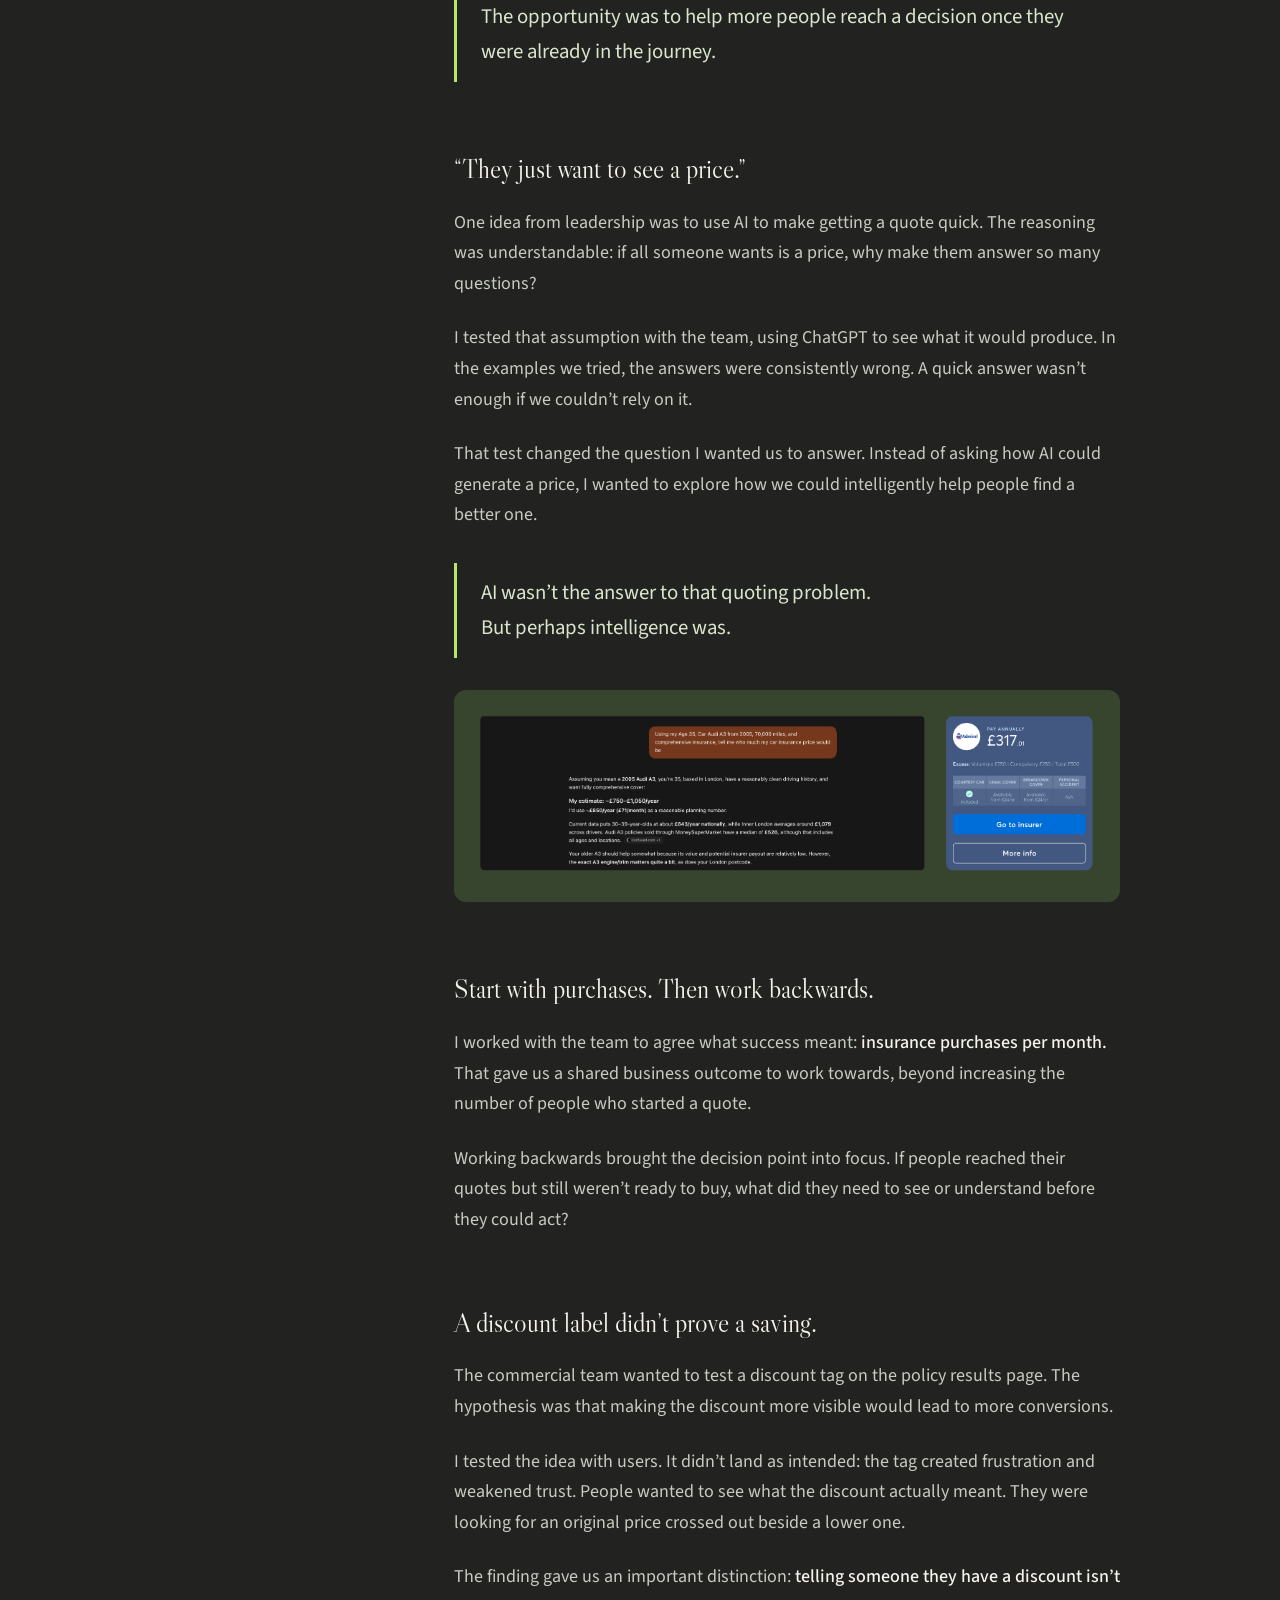
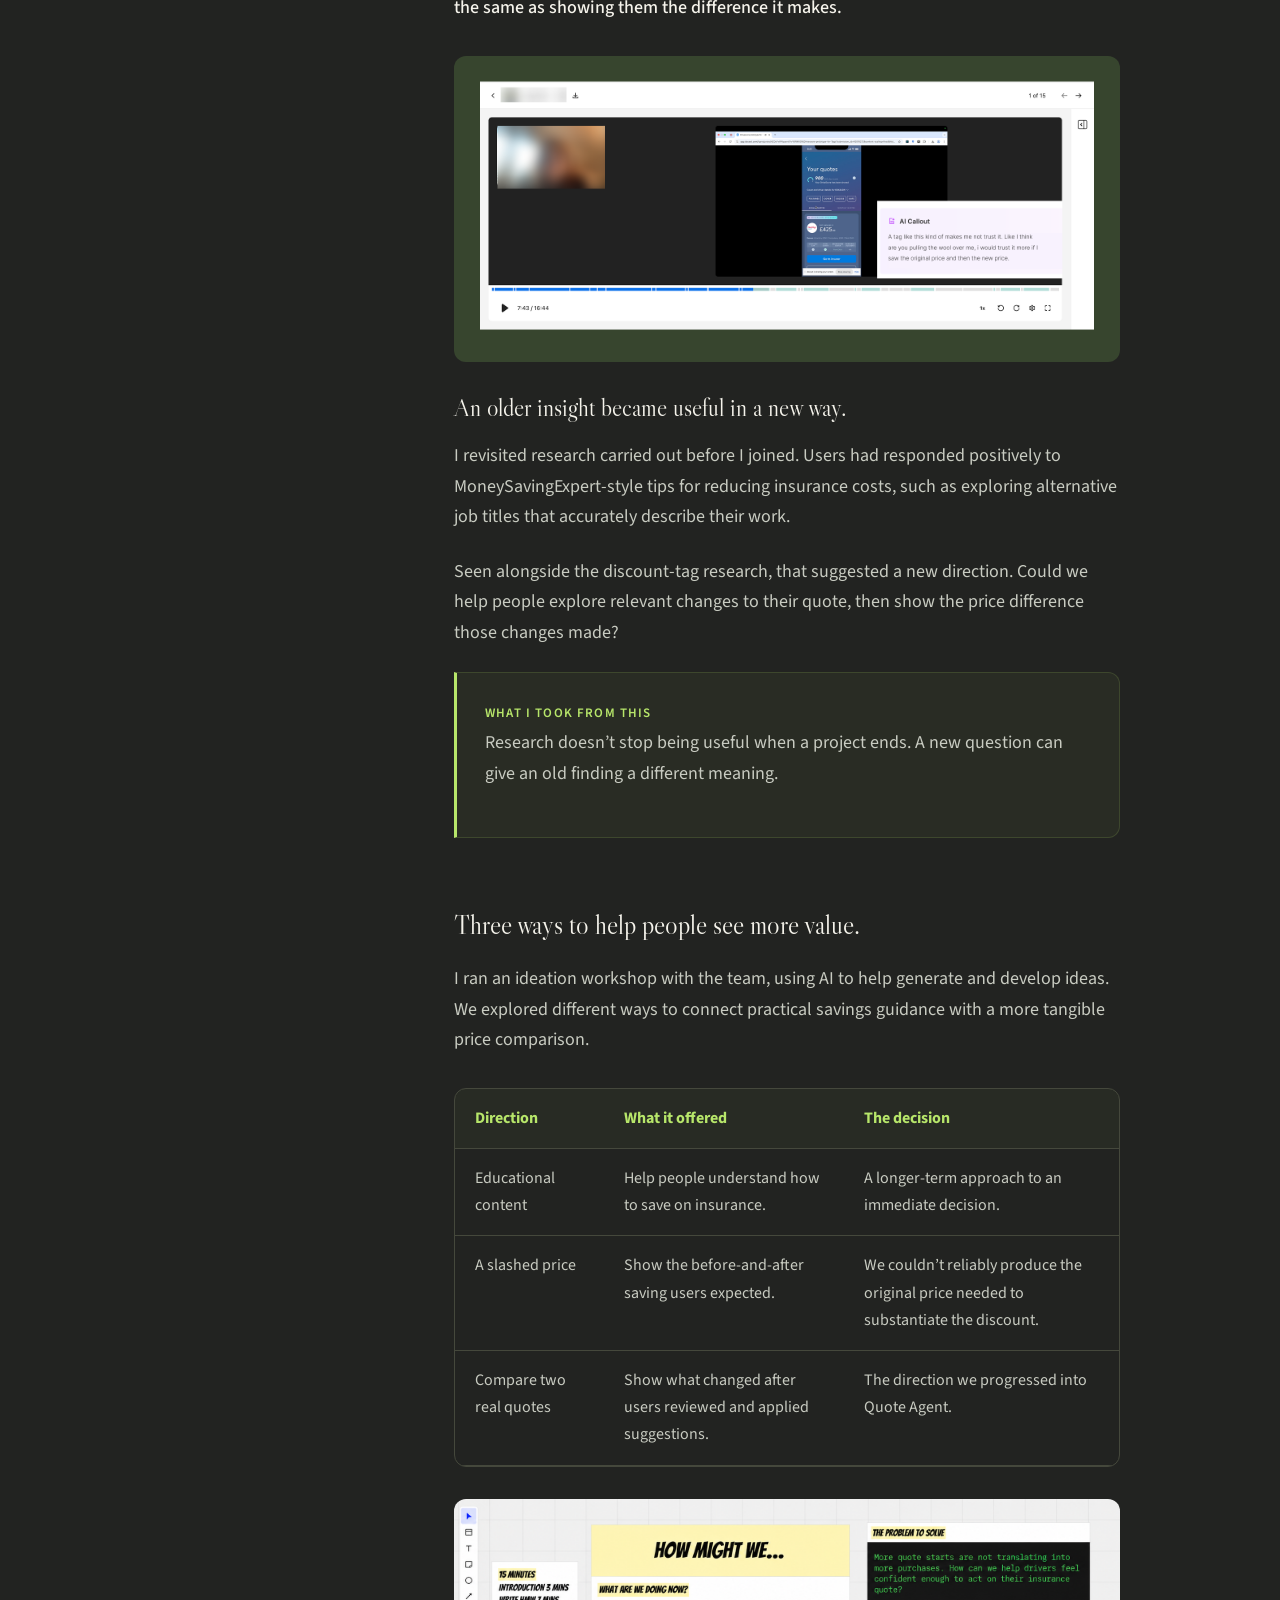
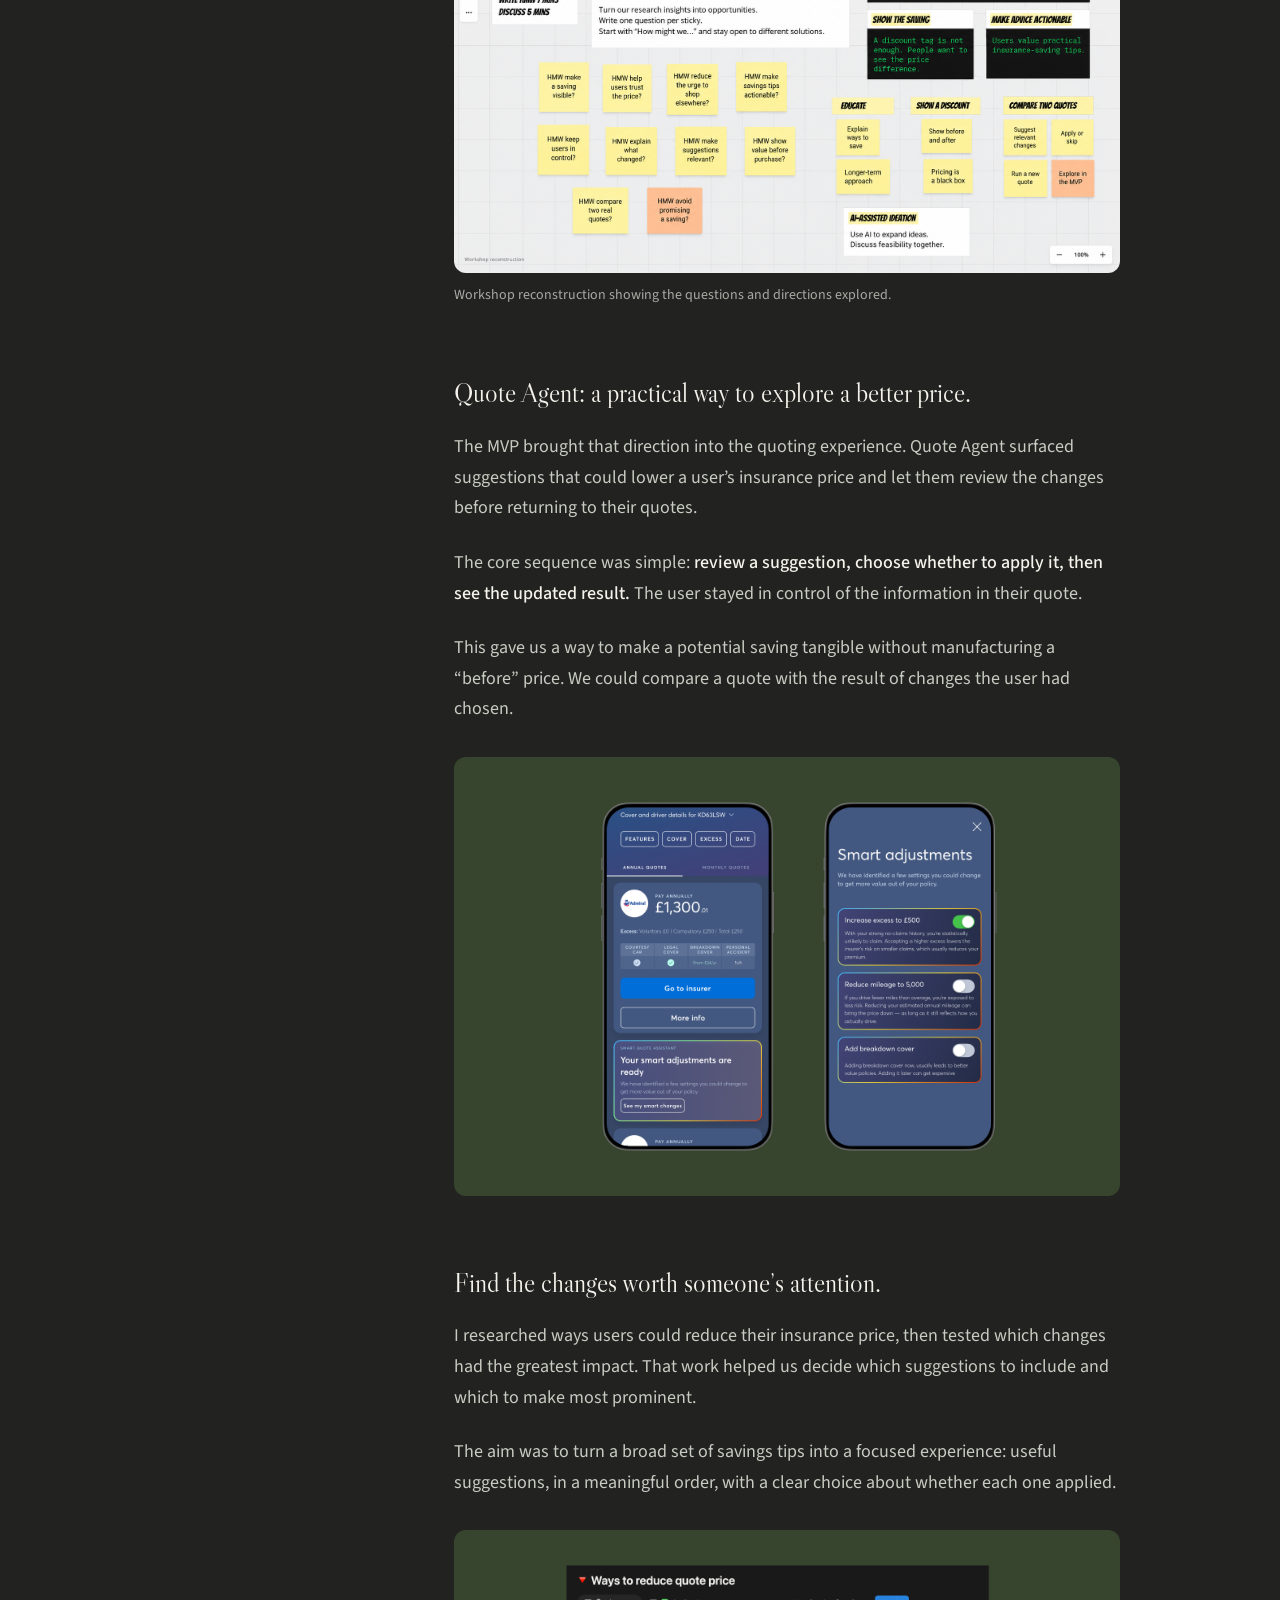
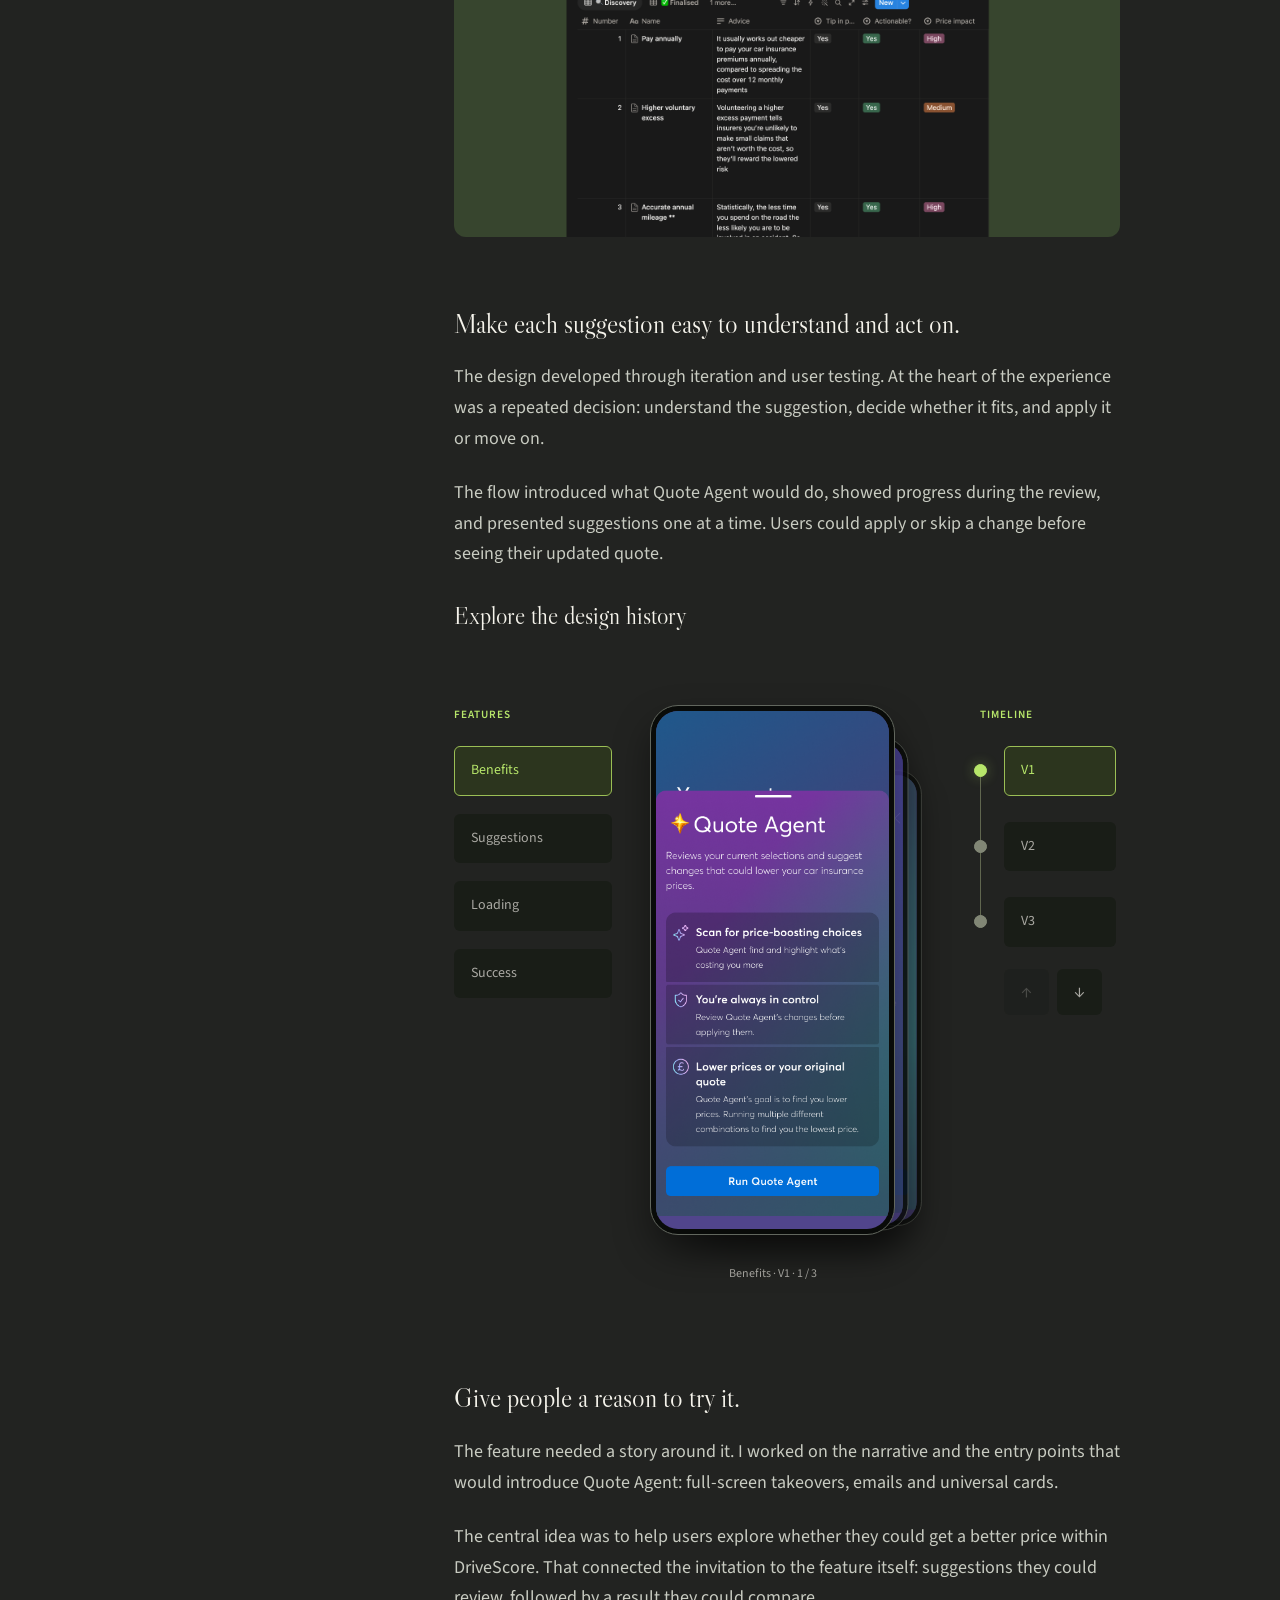
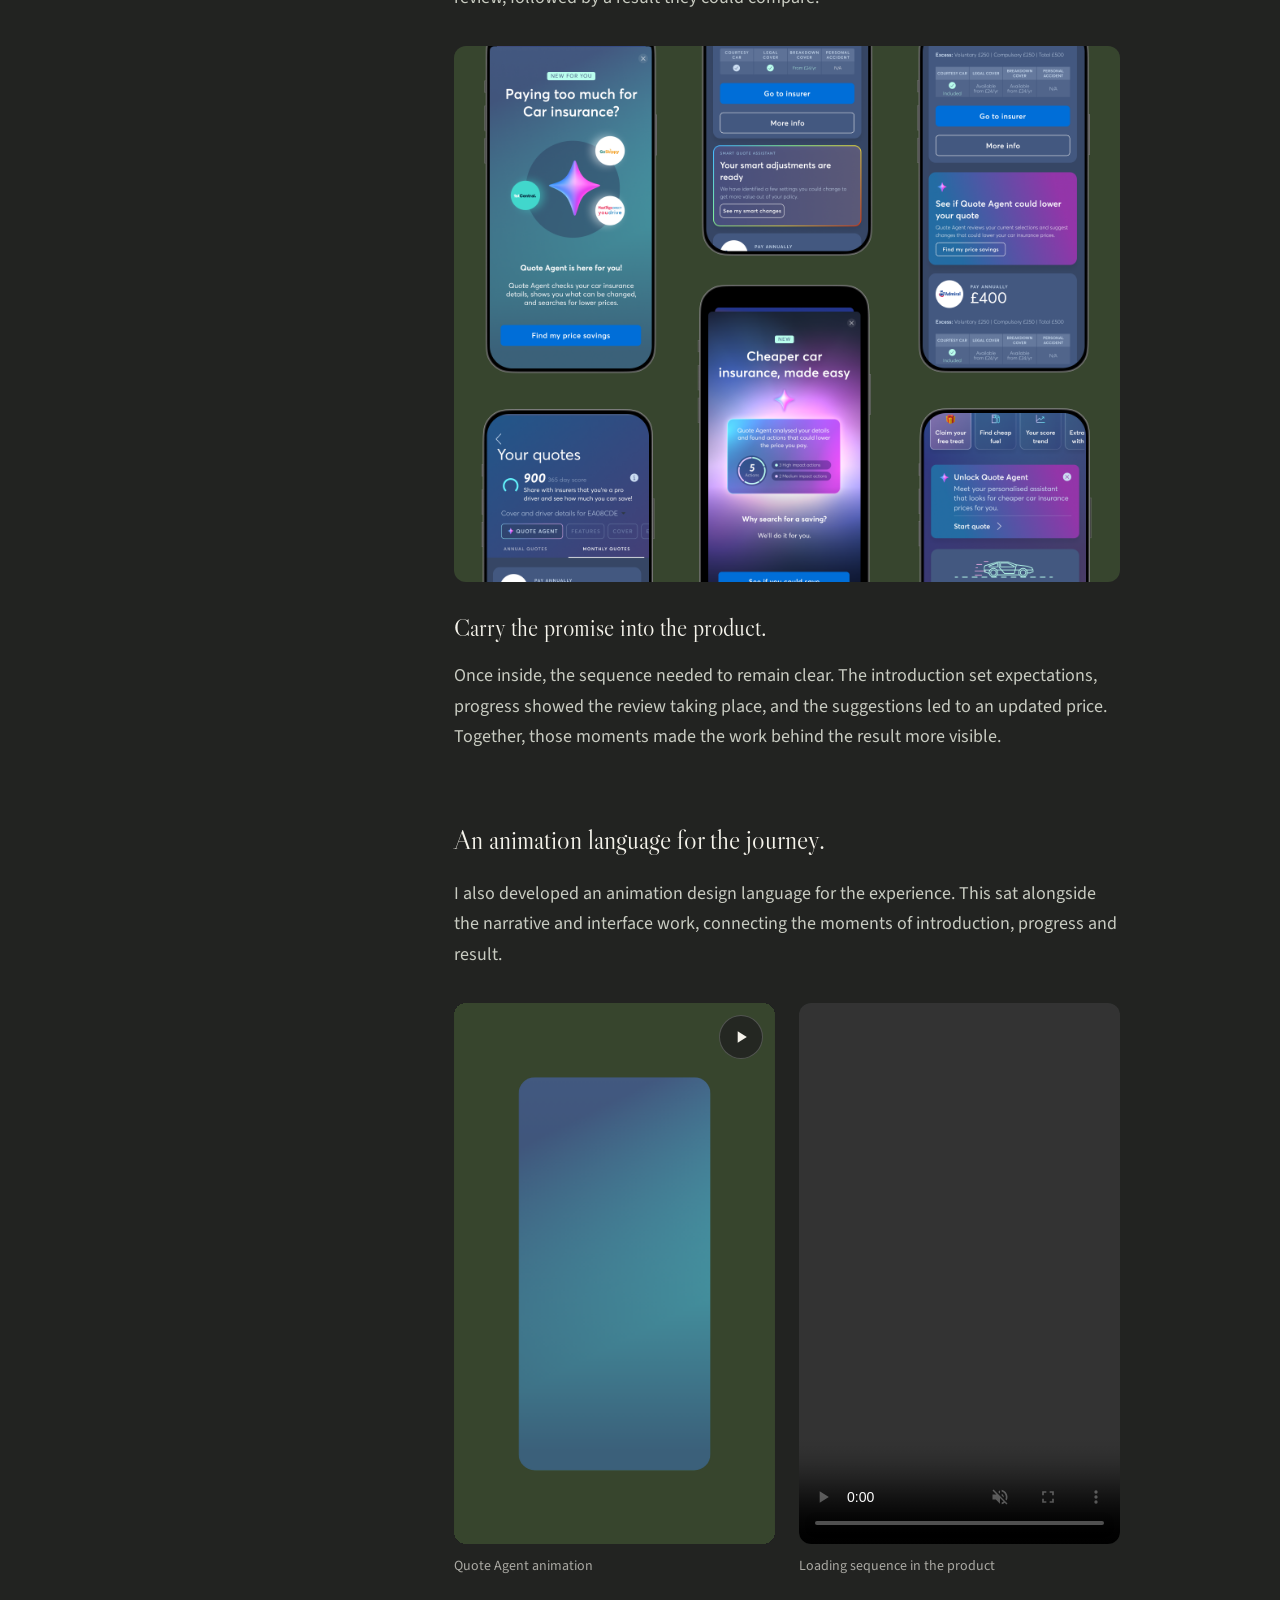
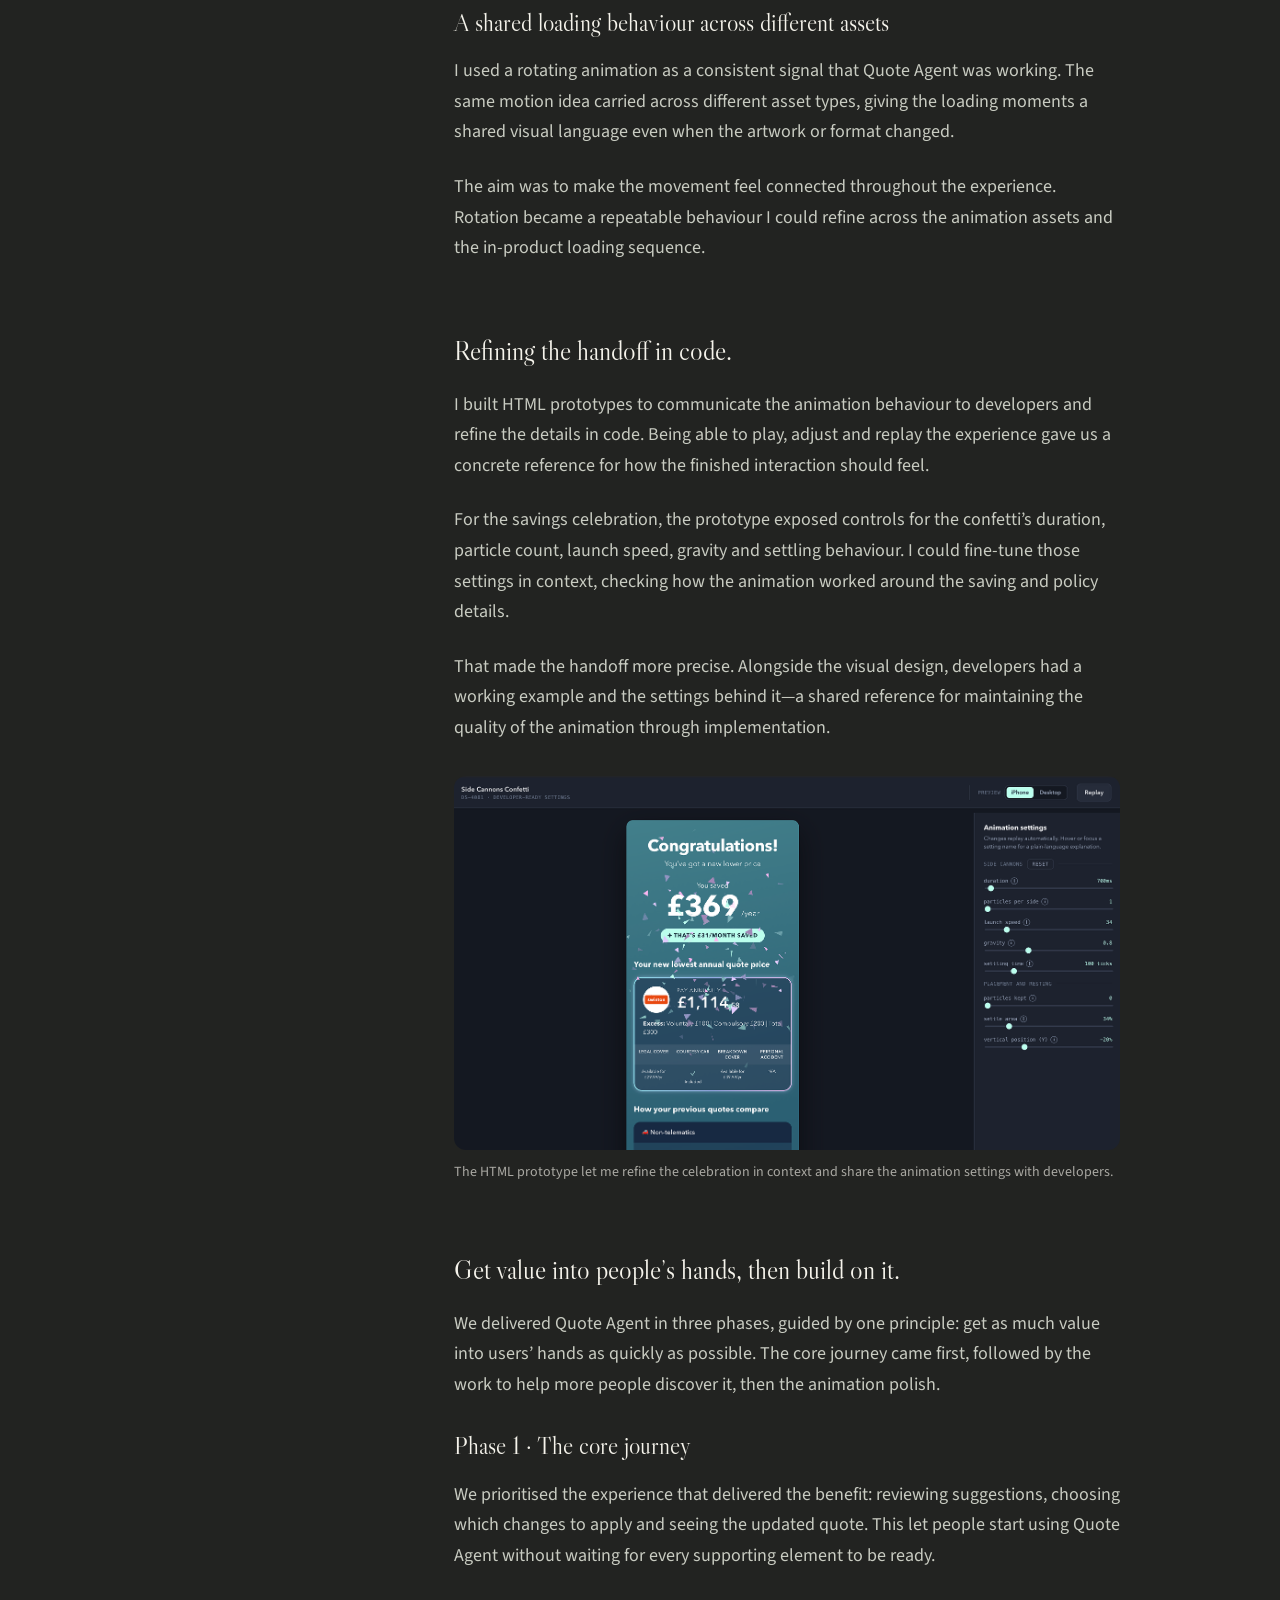
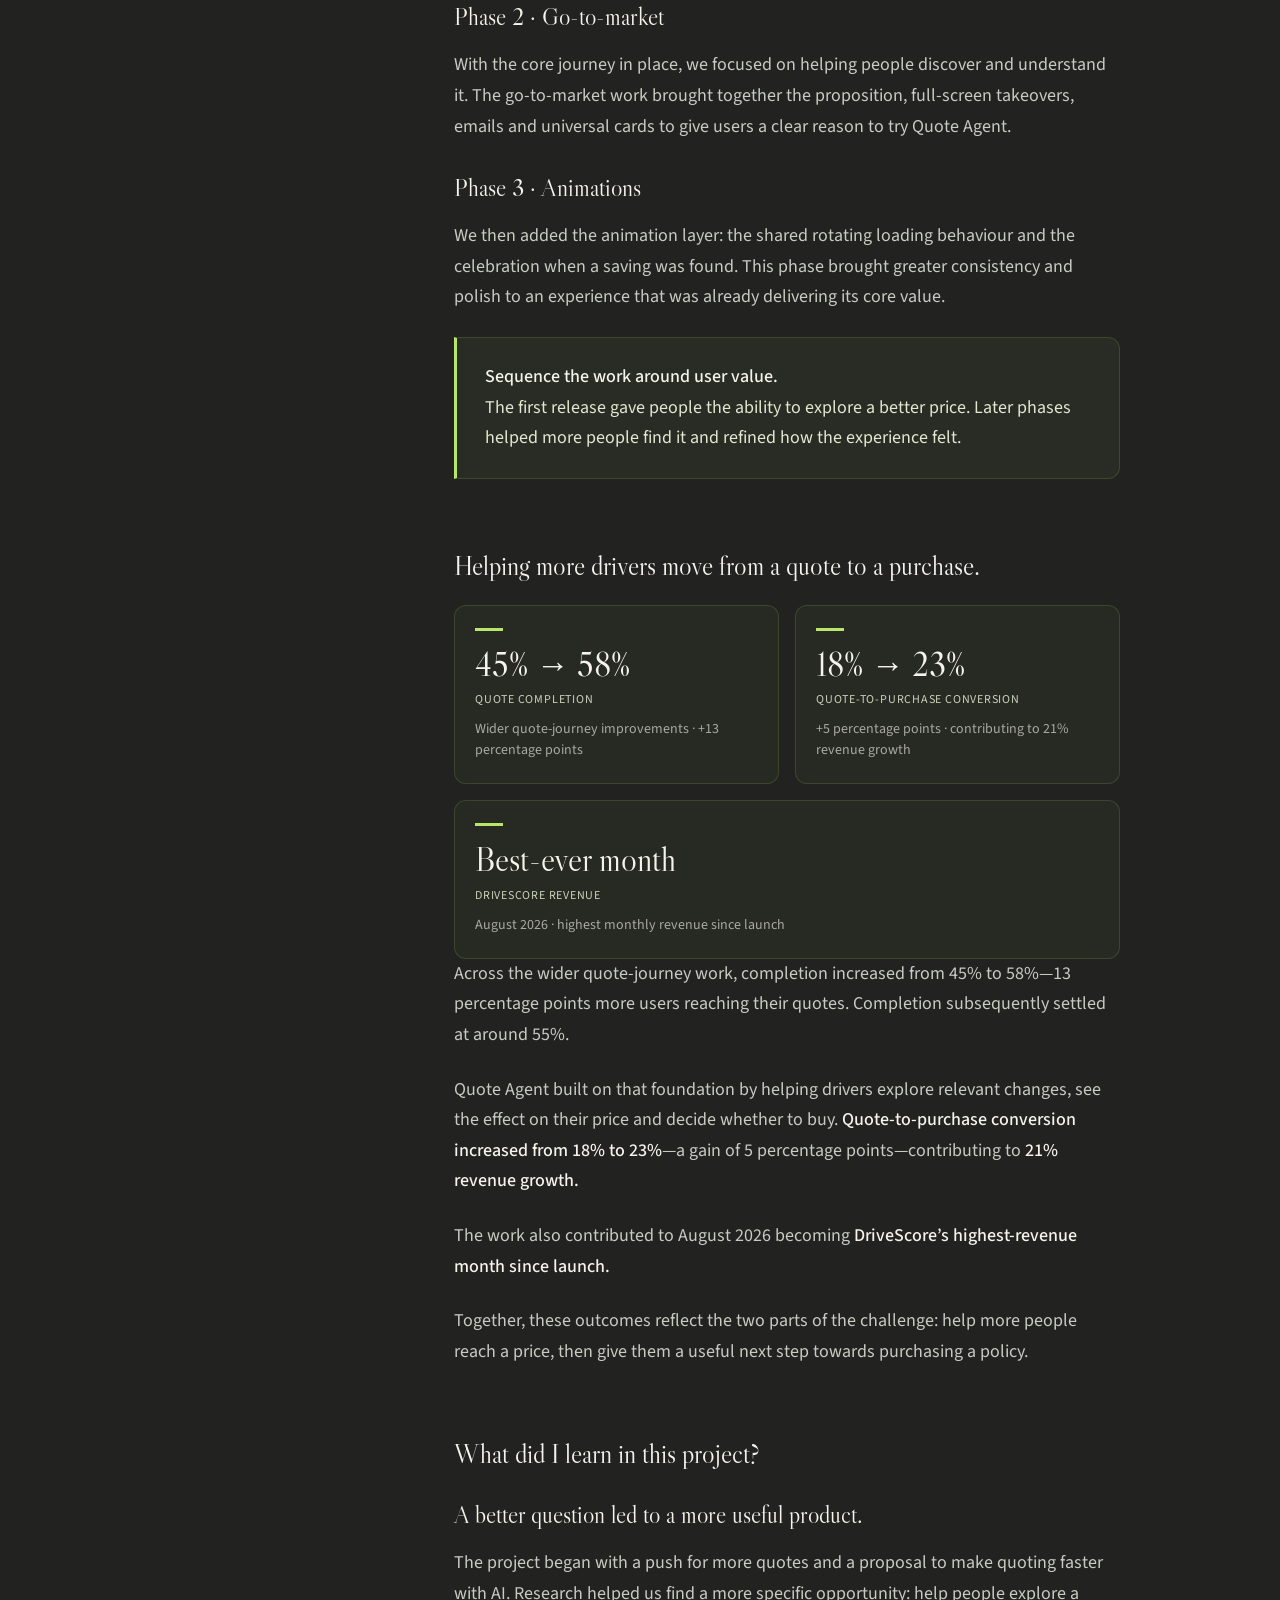
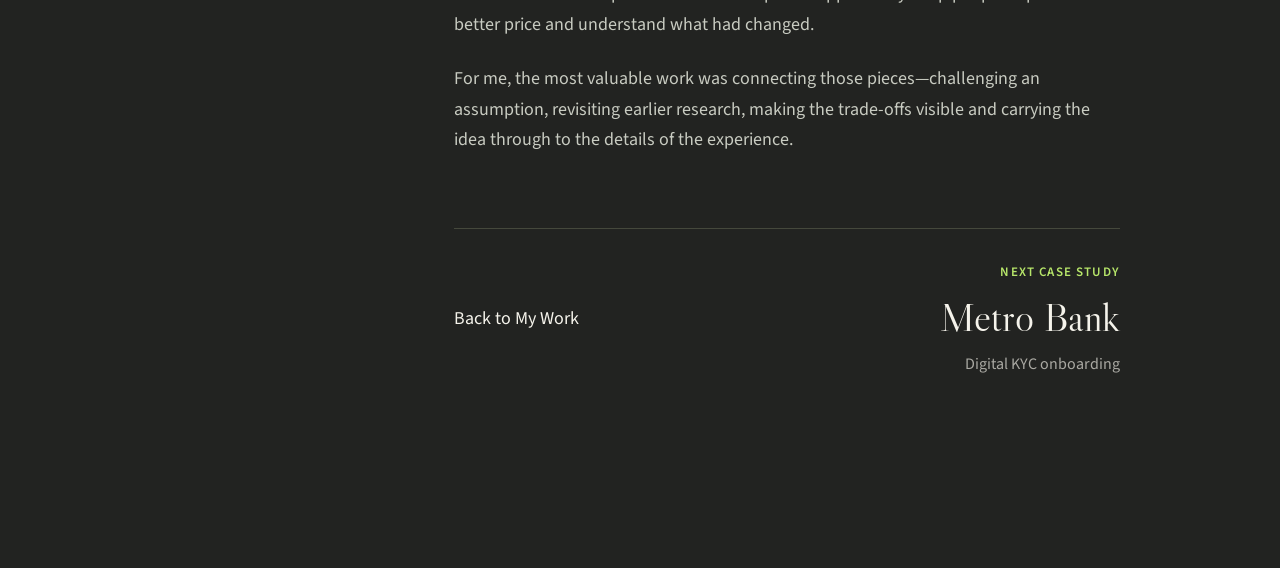
==== commit 3f0b8297: "Add Fire Tasks case study and simplify portfolio navigation Add the Fire Tasks page and reviewed ass" ====
--- a/drivescore.html
+++ b/drivescore.html
@@ -19,7 +19,7 @@
 </dl></section>
 <section class="impact-section" aria-labelledby="s-326b721e-1557-80a5-9bce-cfc143aa1ef7"><h2 class="eyebrow" id="s-326b721e-1557-80a5-9bce-cfc143aa1ef7">Impact</h2><dl class="impact-grid"><div class="impact-tile"><dd>45% → 58%</dd><dt>Quote completion</dt><p>Wider quote-journey improvements · +13 percentage points</p></div><div class="impact-tile"><dd>18% → 23%</dd><dt>Quote-to-purchase conversion</dt><p>+5 percentage points · contributing to 21% revenue growth</p></div><div class="impact-tile"><dd>Best-ever month</dd><dt>DriveScore revenue</dt><p>August 2026 · highest monthly revenue since launch</p></div></dl></section>
 <details class="mobile-contents"><summary>Explore this case study</summary><nav aria-label="Case study sections"><a href="#s-326b721e-1557-80a5-9bce-cfc143aa1ef7">Impact</a><a href="#quote-agent-context">A driving score is only valuable if people can use it.</a><a href="#quote-agent-problem">More quote starts weren’t translating into more purchases.</a><a href="#quote-agent-challenge">“They just want to see a price.”</a><a href="#quote-agent-success">Start with purchases. Then work backwards.</a><a href="#quote-agent-research">A discount label didn’t prove a saving.</a><a href="#quote-agent-ideation">Three ways to help people see more value.</a><a href="#quote-agent-mvp">Quote Agent: a practical way to explore a better price.</a><a href="#quote-agent-suggestions">Find the changes worth someone’s attention.</a><a href="#quote-agent-iteration">Make each suggestion easy to understand and act on.</a><a href="#quote-agent-narrative">Give people a reason to try it.</a><a href="#quote-agent-motion">An animation language for the journey.</a><a href="#quote-agent-handoff">Refining the handoff in code.</a><a href="#quote-agent-delivery">Get value into people’s hands, then build on it.</a><a href="#quote-agent-results">Helping more drivers move from a quote to a purchase.</a><a href="#quote-agent-reflection">What did I learn in this project?</a></nav></details>
-<article class="case-body"><h2 id="quote-agent-context">A driving score is only valuable if people can use it.</h2><p>DriveScore helps drivers use their driving behaviour to access car insurance discounts. The app measures how they drive and builds a score they can share when comparing insurance.</p><p>That creates a compelling promise: drive well, and it could help you pay less. My role as Lead Product Designer was to help turn that promise into an experience people understood, trusted and acted on.</p><figure><button class="image-expand" type="button" aria-label="Enlarge DriveScore driving score, driving criteria and insurance-discount proposition"><img src="quote-agent-assets/Image%203.png" alt="DriveScore driving score, driving criteria and insurance-discount proposition" width="1857" height="1111" loading="lazy" decoding="async"></button></figure><h2 id="quote-agent-problem">More quote starts weren’t translating into more purchases.</h2><p>When I joined, the growth hypothesis was straightforward: get more people to start a quote, and more people would buy. But as we brought more people into the journey, purchases weren’t increasing in the way we expected.</p><p>I wanted to look further down the funnel. What happened between starting a quote, seeing a price and deciding to buy? Getting people through the door was only part of the problem.</p><blockquote>The opportunity was to help more people reach a decision once they were already in the journey.</blockquote><h2 id="quote-agent-challenge">“They just want to see a price.”</h2><p>One idea from leadership was to use AI to make getting a quote quick. The reasoning was understandable: if all someone wants is a price, why make them answer so many questions?</p><p>I tested that assumption with the team, using ChatGPT to see what it would produce. In the examples we tried, the answers were consistently wrong. A quick answer wasn’t enough if we couldn’t rely on it.</p><p>That test changed the question I wanted us to answer. Instead of asking how AI could generate a price, I wanted to explore how we could intelligently help people find a better one.</p><blockquote>AI wasn’t the answer to that quoting problem.<br>But perhaps intelligence was.</blockquote><figure><button class="image-expand" type="button" aria-label="Enlarge ChatGPT price estimate compared with an actual insurance quote"><img src="quote-agent-assets/Image%204.png" alt="ChatGPT price estimate compared with an actual insurance quote" width="1857" height="593" loading="lazy" decoding="async"></button></figure><h2 id="quote-agent-success">Start with purchases. Then work backwards.</h2><p>I worked with the team to agree what success meant: <strong>insurance purchases per month.</strong> That gave us a shared business outcome to work towards, beyond increasing the number of people who started a quote.</p><p>Working backwards brought the decision point into focus. If people reached their quotes but still weren’t ready to buy, what did they need to see or understand before they could act?</p><h2 id="quote-agent-research">A discount label didn’t prove a saving.</h2><p>The commercial team wanted to test a discount tag on the policy results page. The hypothesis was that making the discount more visible would lead to more conversions.</p><p>I tested the idea with users. It didn’t land as intended: the tag created frustration and weakened trust. People wanted to see what the discount actually meant. They were looking for an original price crossed out beside a lower one.</p><p>The finding gave us an important distinction: <strong>telling someone they have a discount isn’t the same as showing them the difference it makes.</strong></p><figure><button class="image-expand" type="button" aria-label="Enlarge User research session reviewing insurance quotes and discount presentation"><img src="quote-agent-assets/Image%205.png" alt="User research session reviewing insurance quotes and discount presentation" width="1640" height="754" loading="lazy" decoding="async"></button></figure><h3>An older insight became useful in a new way.</h3><p>I revisited research carried out before I joined. Users had responded positively to MoneySavingExpert-style tips for reducing insurance costs, such as exploring alternative job titles that accurately describe their work.</p><p>Seen alongside the discount-tag research, that suggested a new direction. Could we help people explore relevant changes to their quote, then show the price difference those changes made?</p><aside class="insight"><span class="eyebrow">What I took from this</span><p>Research doesn’t stop being useful when a project ends. A new question can give an old finding a different meaning.</p></aside><h2 id="quote-agent-ideation">Three ways to help people see more value.</h2><p>I ran an ideation workshop with the team, using AI to help generate and develop ideas. We explored different ways to connect practical savings guidance with a more tangible price comparison.</p><div class="table-wrap"><table><thead><tr><th>Direction</th><th>What it offered</th><th>The decision</th></tr></thead><tbody><tr><td>Educational content</td><td>Help people understand how to save on insurance.</td><td>A longer-term approach to an immediate decision.</td></tr><tr><td>A slashed price</td><td>Show the before-and-after saving users expected.</td><td>We couldn’t reliably produce the original price needed to substantiate the discount.</td></tr><tr><td>Compare two real quotes</td><td>Show what changed after users reviewed and applied suggestions.</td><td>The direction we progressed into Quote Agent.</td></tr></tbody></table></div><figure><button class="image-expand" type="button" aria-label="Enlarge Quote Agent workshop reconstruction"><img src="quote-agent-assets/workshop-reconstruction.png" alt="Reconstructed Miro-style Quote Agent workshop board with how-might-we questions and three directions: education, showing a discount, and comparing two quotes" width="1672" height="941" loading="lazy" decoding="async"></button><figcaption>Workshop reconstruction showing the questions and directions explored.</figcaption></figure><h2 id="quote-agent-mvp">Quote Agent: a practical way to explore a better price.</h2><p>The MVP brought that direction into the quoting experience. Quote Agent surfaced suggestions that could lower a user’s insurance price and let them review the changes before returning to their quotes.</p><p>The core sequence was simple: <strong>review a suggestion, choose whether to apply it, then see the updated result.</strong> The user stayed in control of the information in their quote.</p><p>This gave us a way to make a potential saving tangible without manufacturing a “before” price. We could compare a quote with the result of changes the user had chosen.</p><figure><button class="image-expand" type="button" aria-label="Enlarge Quote Agent MVP: entry point and smart-adjustment suggestions"><img src="quote-agent-assets/Image%207.png" alt="Quote Agent MVP: entry point and smart-adjustment suggestions" width="1640" height="1080" loading="lazy" decoding="async"></button></figure><h2 id="quote-agent-suggestions">Find the changes worth someone’s attention.</h2><p>I researched ways users could reduce their insurance price, then tested which changes had the greatest impact. That work helped us decide which suggestions to include and which to make most prominent.</p><p>The aim was to turn a broad set of savings tips into a focused experience: useful suggestions, in a meaningful order, with a clear choice about whether each one applied.</p><figure><button class="image-expand" type="button" aria-label="Enlarge Research table of ways to reduce quote prices, including actionability and impact"><img src="quote-agent-assets/Image%208.png" alt="Research table of ways to reduce quote prices, including actionability and impact" width="1640" height="754" loading="lazy" decoding="async"></button></figure><h2 id="quote-agent-iteration">Make each suggestion easy to understand and act on.</h2><p>The design developed through iteration and user testing. At the heart of the experience was a repeated decision: understand the suggestion, decide whether it fits, and apply it or move on.</p><p>The flow introduced what Quote Agent would do, showed progress during the review, and presented suggestions one at a time. Users could apply or skip a change before seeing their updated quote.</p><h3>Explore the design history</h3><section id="design-history" aria-label="Quote Agent screens">
+<article class="case-body"><h2 id="quote-agent-context">A driving score is only valuable if people can use it.</h2><p>DriveScore helps drivers use their driving behaviour to access car insurance discounts. The app measures how they drive and builds a score they can share when comparing insurance.</p><p>That creates a compelling promise: drive well, and it could help you pay less. My role as Lead Product Designer was to help turn that promise into an experience people understood, trusted and acted on.</p><figure><button class="image-expand" type="button" aria-label="Enlarge DriveScore App Store screenshot"><img src="quote-agent-assets/drivescore-app-store.png" alt="DriveScore App Store listing showing the app and its driving score, Halo, fuel prices, insurance offers and car reminders" width="1660" height="960" loading="lazy" decoding="async"></button></figure><h2 id="quote-agent-problem">More quote starts weren’t translating into more purchases.</h2><p>When I joined, the growth hypothesis was straightforward: get more people to start a quote, and more people would buy. But as we brought more people into the journey, purchases weren’t increasing in the way we expected.</p><p>I wanted to look further down the funnel. What happened between starting a quote, seeing a price and deciding to buy? Getting people through the door was only part of the problem.</p><blockquote>The opportunity was to help more people reach a decision once they were already in the journey.</blockquote><h2 id="quote-agent-challenge">“They just want to see a price.”</h2><p>One idea from leadership was to use AI to make getting a quote quick. The reasoning was understandable: if all someone wants is a price, why make them answer so many questions?</p><p>I tested that assumption with the team, using ChatGPT to see what it would produce. In the examples we tried, the answers were consistently wrong. A quick answer wasn’t enough if we couldn’t rely on it.</p><p>That test changed the question I wanted us to answer. Instead of asking how AI could generate a price, I wanted to explore how we could intelligently help people find a better one.</p><blockquote>AI wasn’t the answer to that quoting problem.<br>But perhaps intelligence was.</blockquote><figure><button class="image-expand" type="button" aria-label="Enlarge ChatGPT price estimate compared with an actual insurance quote"><img src="quote-agent-assets/Image%204.png" alt="ChatGPT price estimate compared with an actual insurance quote" width="1857" height="593" loading="lazy" decoding="async"></button></figure><h2 id="quote-agent-success">Start with purchases. Then work backwards.</h2><p>I worked with the team to agree what success meant: <strong>insurance purchases per month.</strong> That gave us a shared business outcome to work towards, beyond increasing the number of people who started a quote.</p><p>Working backwards brought the decision point into focus. If people reached their quotes but still weren’t ready to buy, what did they need to see or understand before they could act?</p><h2 id="quote-agent-research">A discount label didn’t prove a saving.</h2><p>The commercial team wanted to test a discount tag on the policy results page. The hypothesis was that making the discount more visible would lead to more conversions.</p><p>I tested the idea with users. It didn’t land as intended: the tag created frustration and weakened trust. People wanted to see what the discount actually meant. They were looking for an original price crossed out beside a lower one.</p><p>The finding gave us an important distinction: <strong>telling someone they have a discount isn’t the same as showing them the difference it makes.</strong></p><figure><button class="image-expand" type="button" aria-label="Enlarge User research session reviewing insurance quotes and discount presentation"><img src="quote-agent-assets/Image%205.png" alt="User research session reviewing insurance quotes and discount presentation" width="1640" height="754" loading="lazy" decoding="async"></button></figure><h3>An older insight became useful in a new way.</h3><p>I revisited research carried out before I joined. Users had responded positively to MoneySavingExpert-style tips for reducing insurance costs, such as exploring alternative job titles that accurately describe their work.</p><p>Seen alongside the discount-tag research, that suggested a new direction. Could we help people explore relevant changes to their quote, then show the price difference those changes made?</p><aside class="insight"><span class="eyebrow">What I took from this</span><p>Research doesn’t stop being useful when a project ends. A new question can give an old finding a different meaning.</p></aside><h2 id="quote-agent-ideation">Three ways to help people see more value.</h2><p>I ran an ideation workshop with the team, using AI to help generate and develop ideas. We explored different ways to connect practical savings guidance with a more tangible price comparison.</p><div class="table-wrap"><table><thead><tr><th>Direction</th><th>What it offered</th><th>The decision</th></tr></thead><tbody><tr><td>Educational content</td><td>Help people understand how to save on insurance.</td><td>A longer-term approach to an immediate decision.</td></tr><tr><td>A slashed price</td><td>Show the before-and-after saving users expected.</td><td>We couldn’t reliably produce the original price needed to substantiate the discount.</td></tr><tr><td>Compare two real quotes</td><td>Show what changed after users reviewed and applied suggestions.</td><td>The direction we progressed into Quote Agent.</td></tr></tbody></table></div><figure><button class="image-expand" type="button" aria-label="Enlarge Quote Agent workshop reconstruction"><img src="quote-agent-assets/workshop-reconstruction.png" alt="Reconstructed Miro-style Quote Agent workshop board with how-might-we questions and three directions: education, showing a discount, and comparing two quotes" width="1672" height="941" loading="lazy" decoding="async"></button><figcaption>Workshop reconstruction showing the questions and directions explored.</figcaption></figure><h2 id="quote-agent-mvp">Quote Agent: a practical way to explore a better price.</h2><p>The MVP brought that direction into the quoting experience. Quote Agent surfaced suggestions that could lower a user’s insurance price and let them review the changes before returning to their quotes.</p><p>The core sequence was simple: <strong>review a suggestion, choose whether to apply it, then see the updated result.</strong> The user stayed in control of the information in their quote.</p><p>This gave us a way to make a potential saving tangible without manufacturing a “before” price. We could compare a quote with the result of changes the user had chosen.</p><figure><button class="image-expand" type="button" aria-label="Enlarge Quote Agent MVP: entry point and smart-adjustment suggestions"><img src="quote-agent-assets/Image%207.png" alt="Quote Agent MVP: entry point and smart-adjustment suggestions" width="1640" height="1080" loading="lazy" decoding="async"></button></figure><h2 id="quote-agent-suggestions">Find the changes worth someone’s attention.</h2><p>I researched ways users could reduce their insurance price, then tested which changes had the greatest impact. That work helped us decide which suggestions to include and which to make most prominent.</p><p>The aim was to turn a broad set of savings tips into a focused experience: useful suggestions, in a meaningful order, with a clear choice about whether each one applied.</p><figure><button class="image-expand" type="button" aria-label="Enlarge Research table of ways to reduce quote prices, including actionability and impact"><img src="quote-agent-assets/Image%208.png" alt="Research table of ways to reduce quote prices, including actionability and impact" width="1640" height="754" loading="lazy" decoding="async"></button></figure><h2 id="quote-agent-iteration">Make each suggestion easy to understand and act on.</h2><p>The design developed through iteration and user testing. At the heart of the experience was a repeated decision: understand the suggestion, decide whether it fits, and apply it or move on.</p><p>The flow introduced what Quote Agent would do, showed progress during the review, and presented suggestions one at a time. Users could apply or skip a change before seeing their updated quote.</p><h3>Explore the design history</h3><section id="design-history" aria-label="Quote Agent screens">
 <div class="history-workspace">
 <div class="history-feature-panel"><p class="eyebrow">Features</p><div id="history-features" role="group" aria-label="Choose a feature"></div></div>
 <div class="history-visual"><div id="history-stack" aria-label="Selected phone screen and surrounding screens"></div><p id="history-count"></p></div>
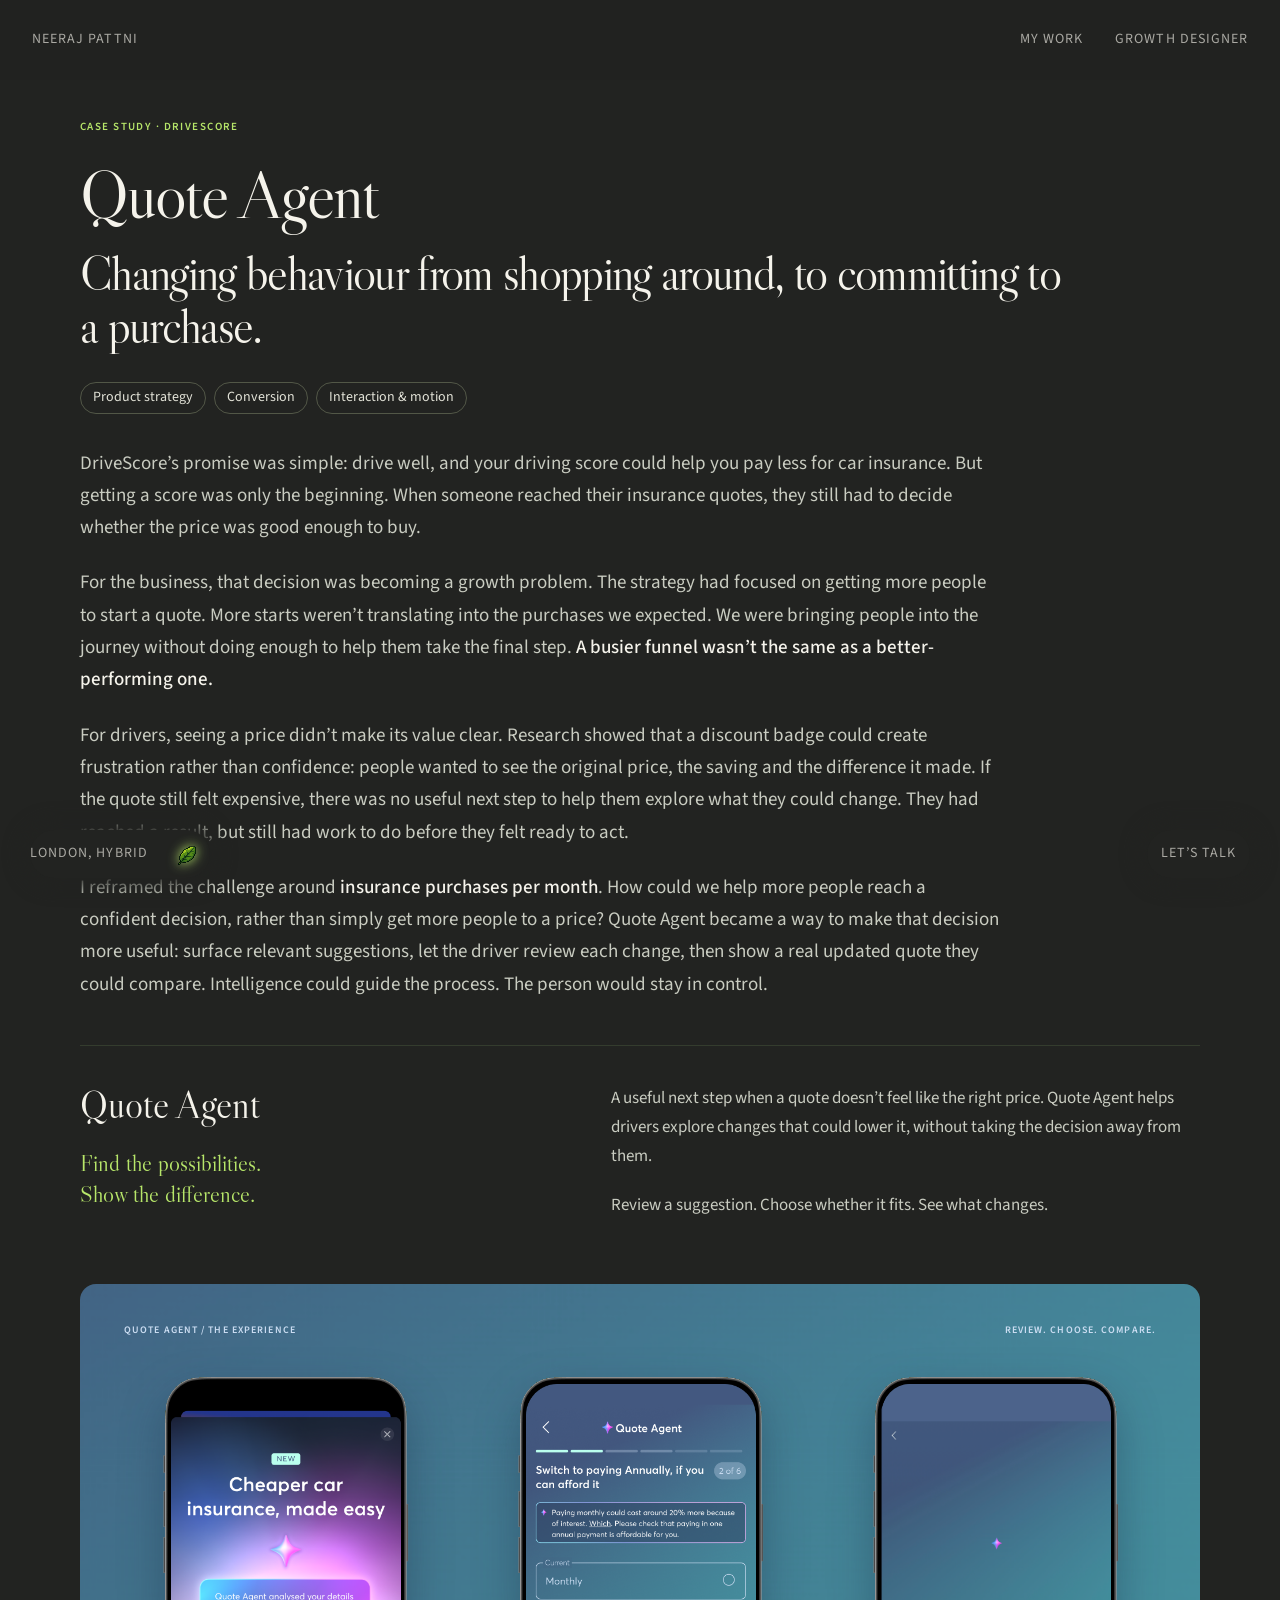
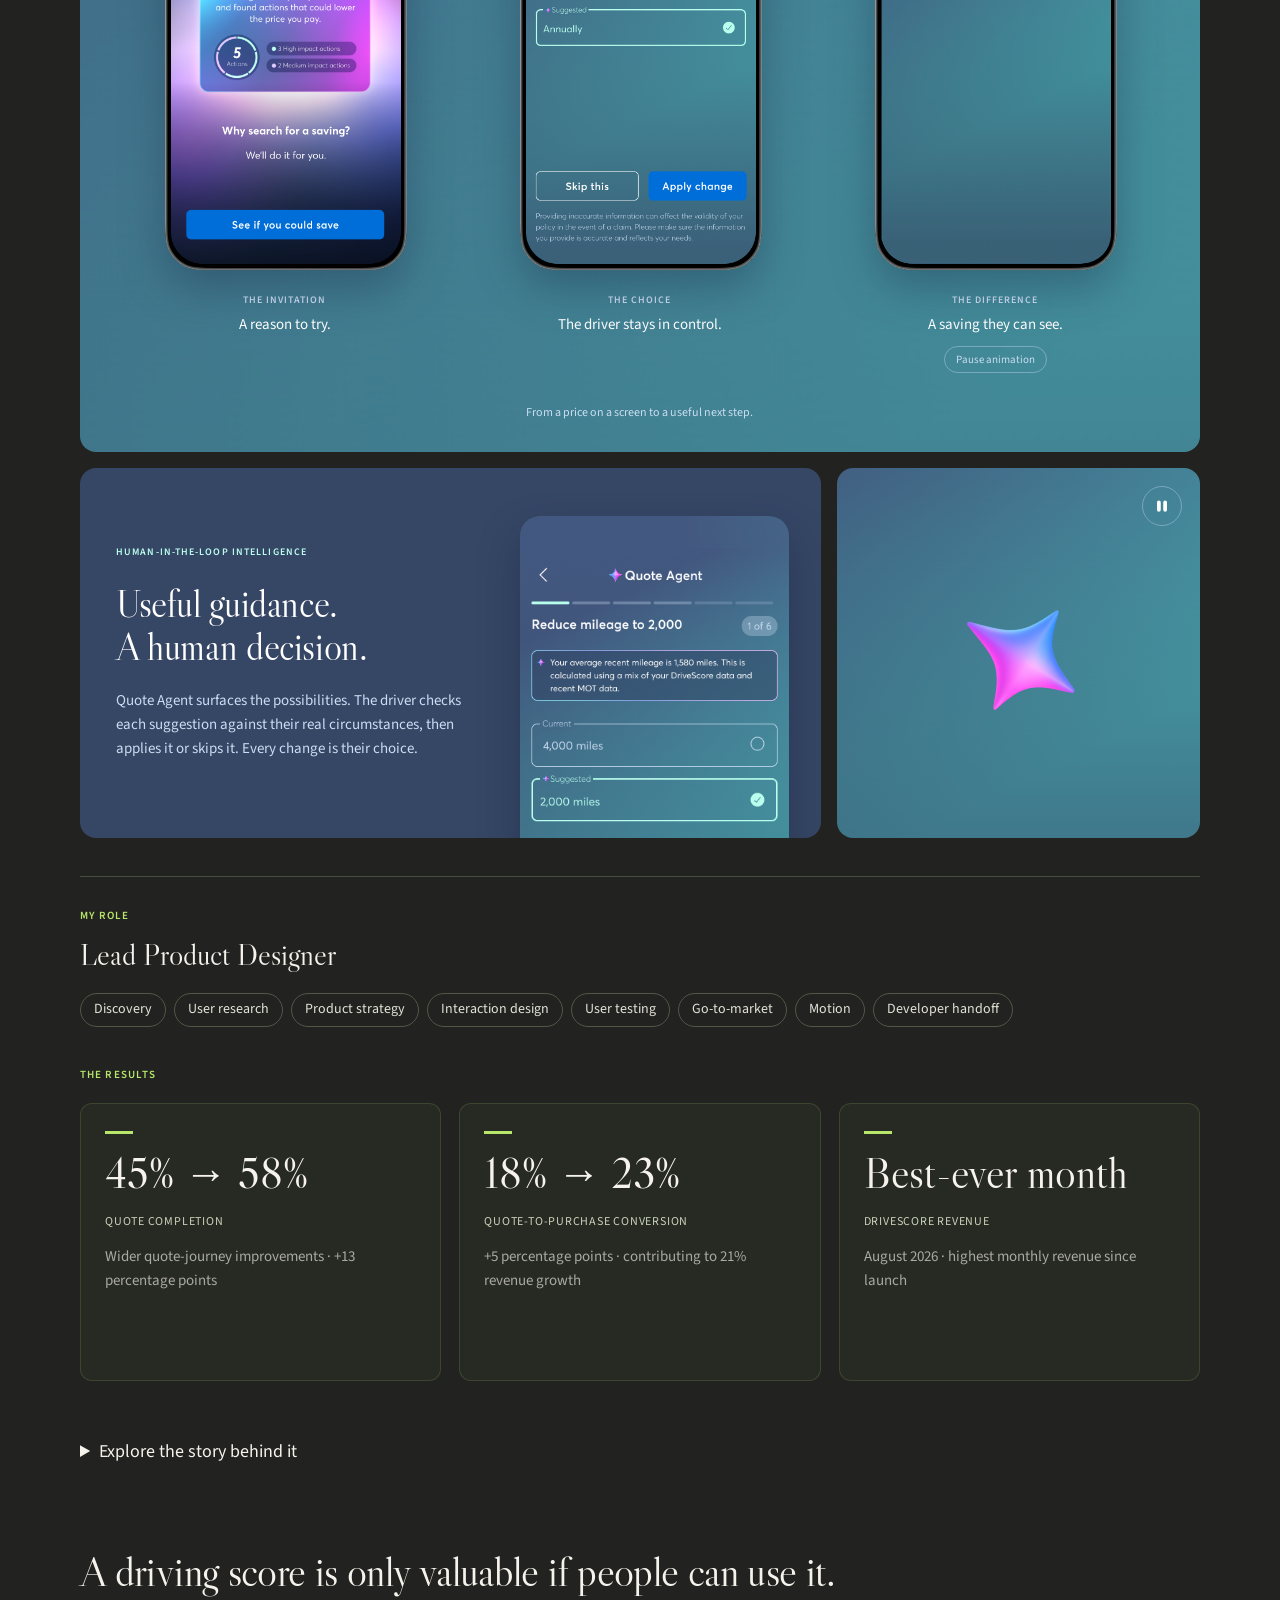
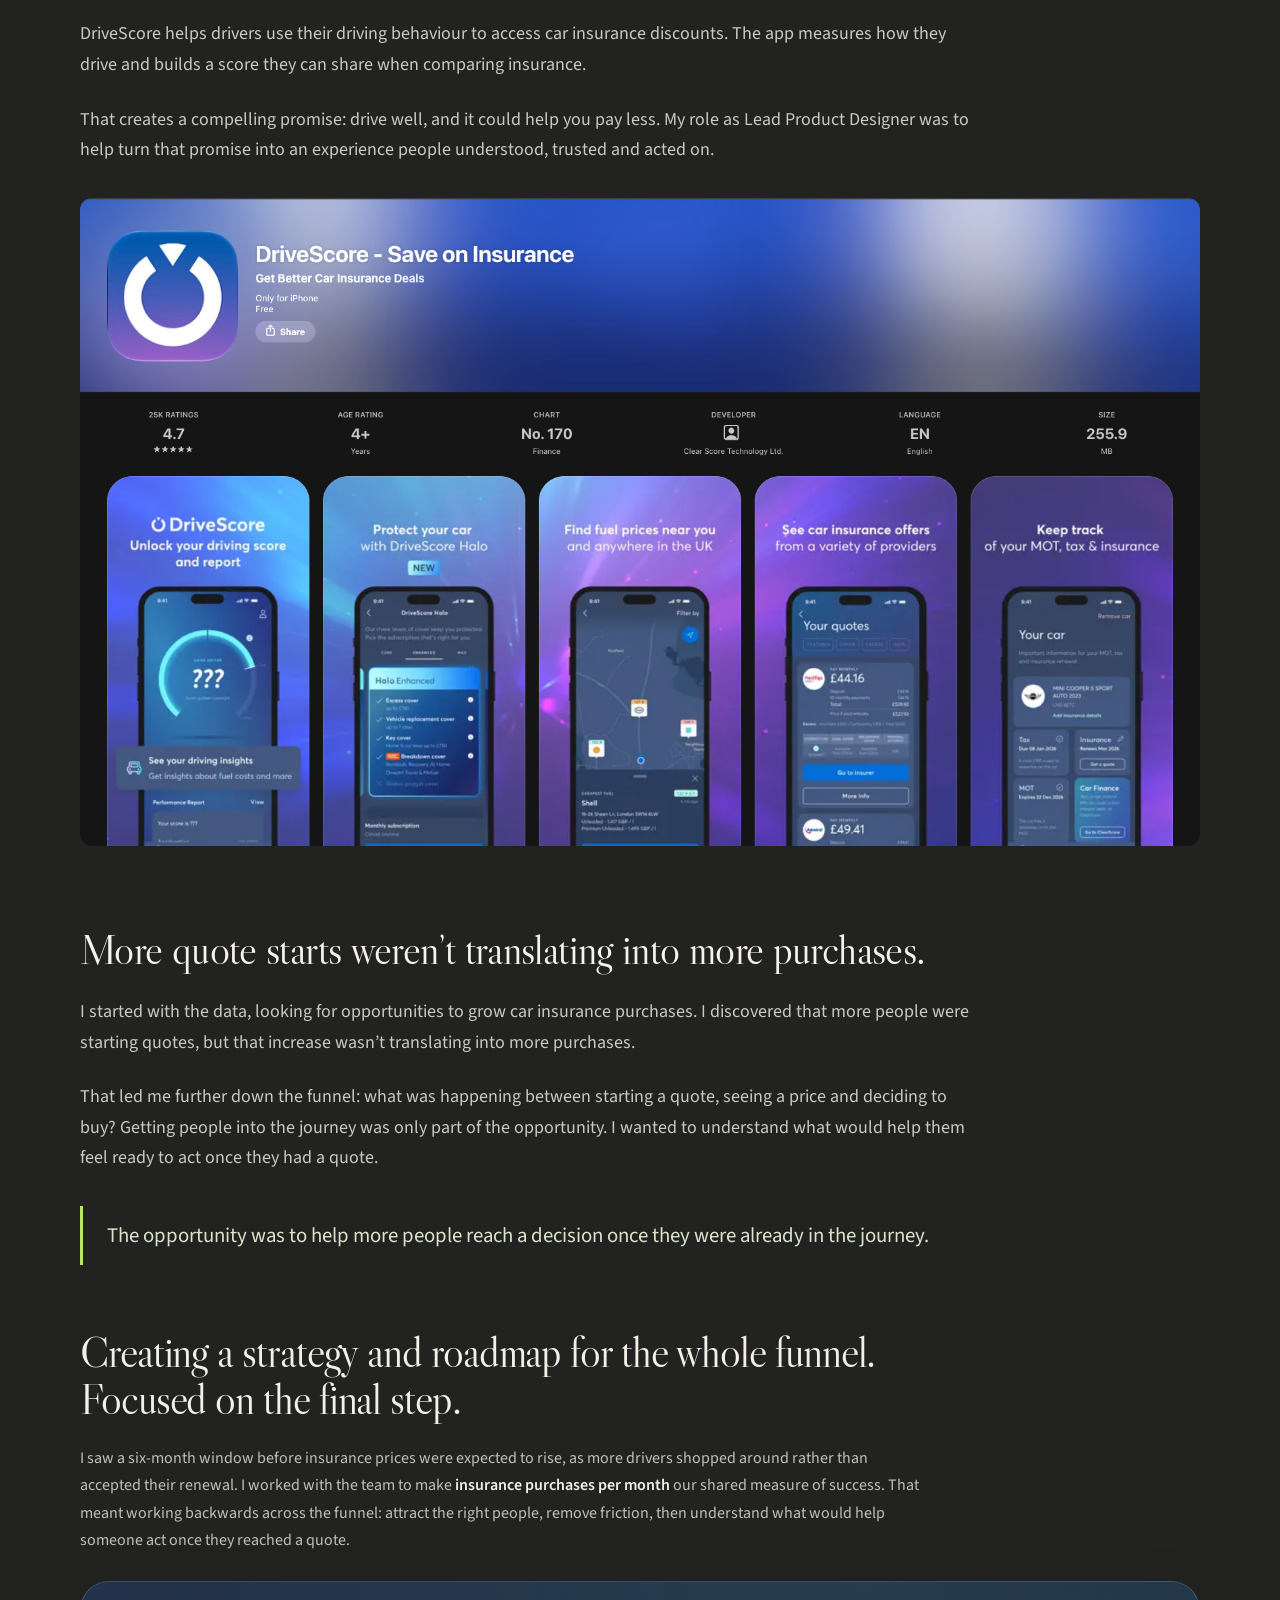
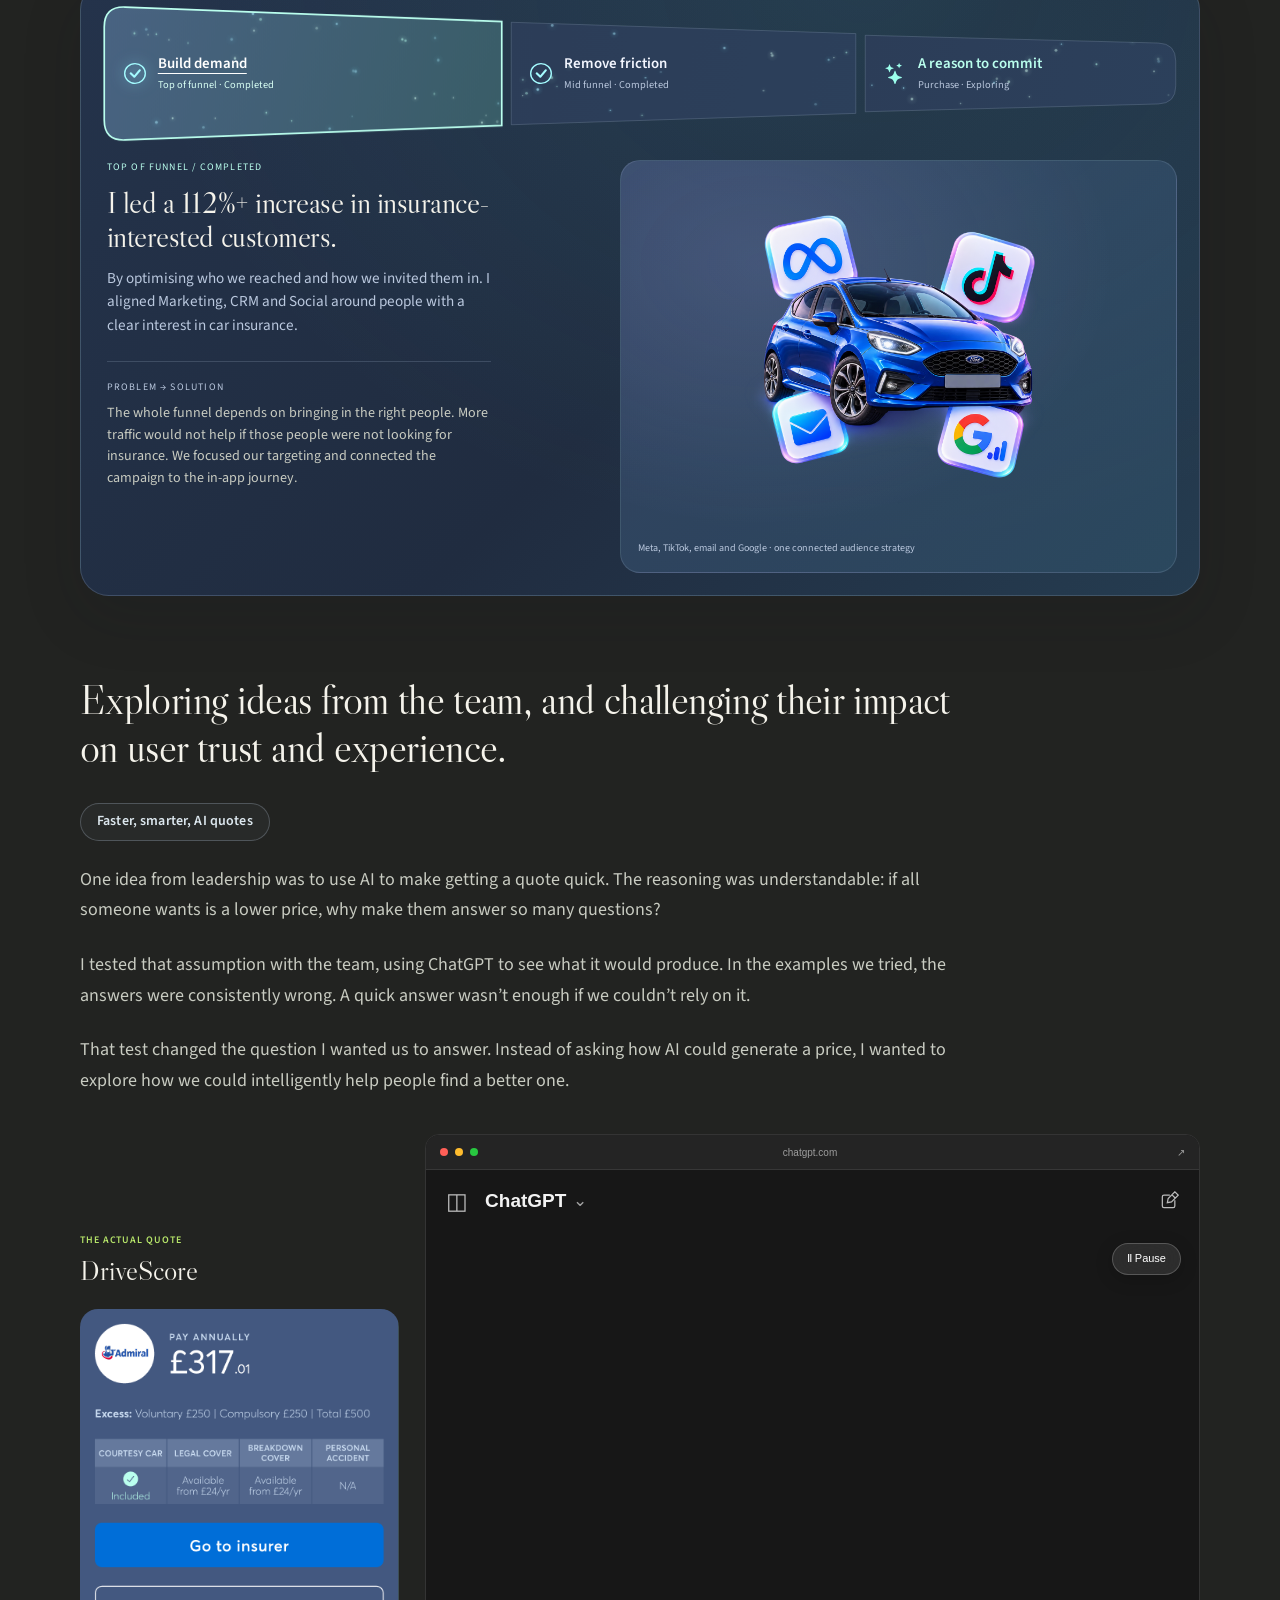
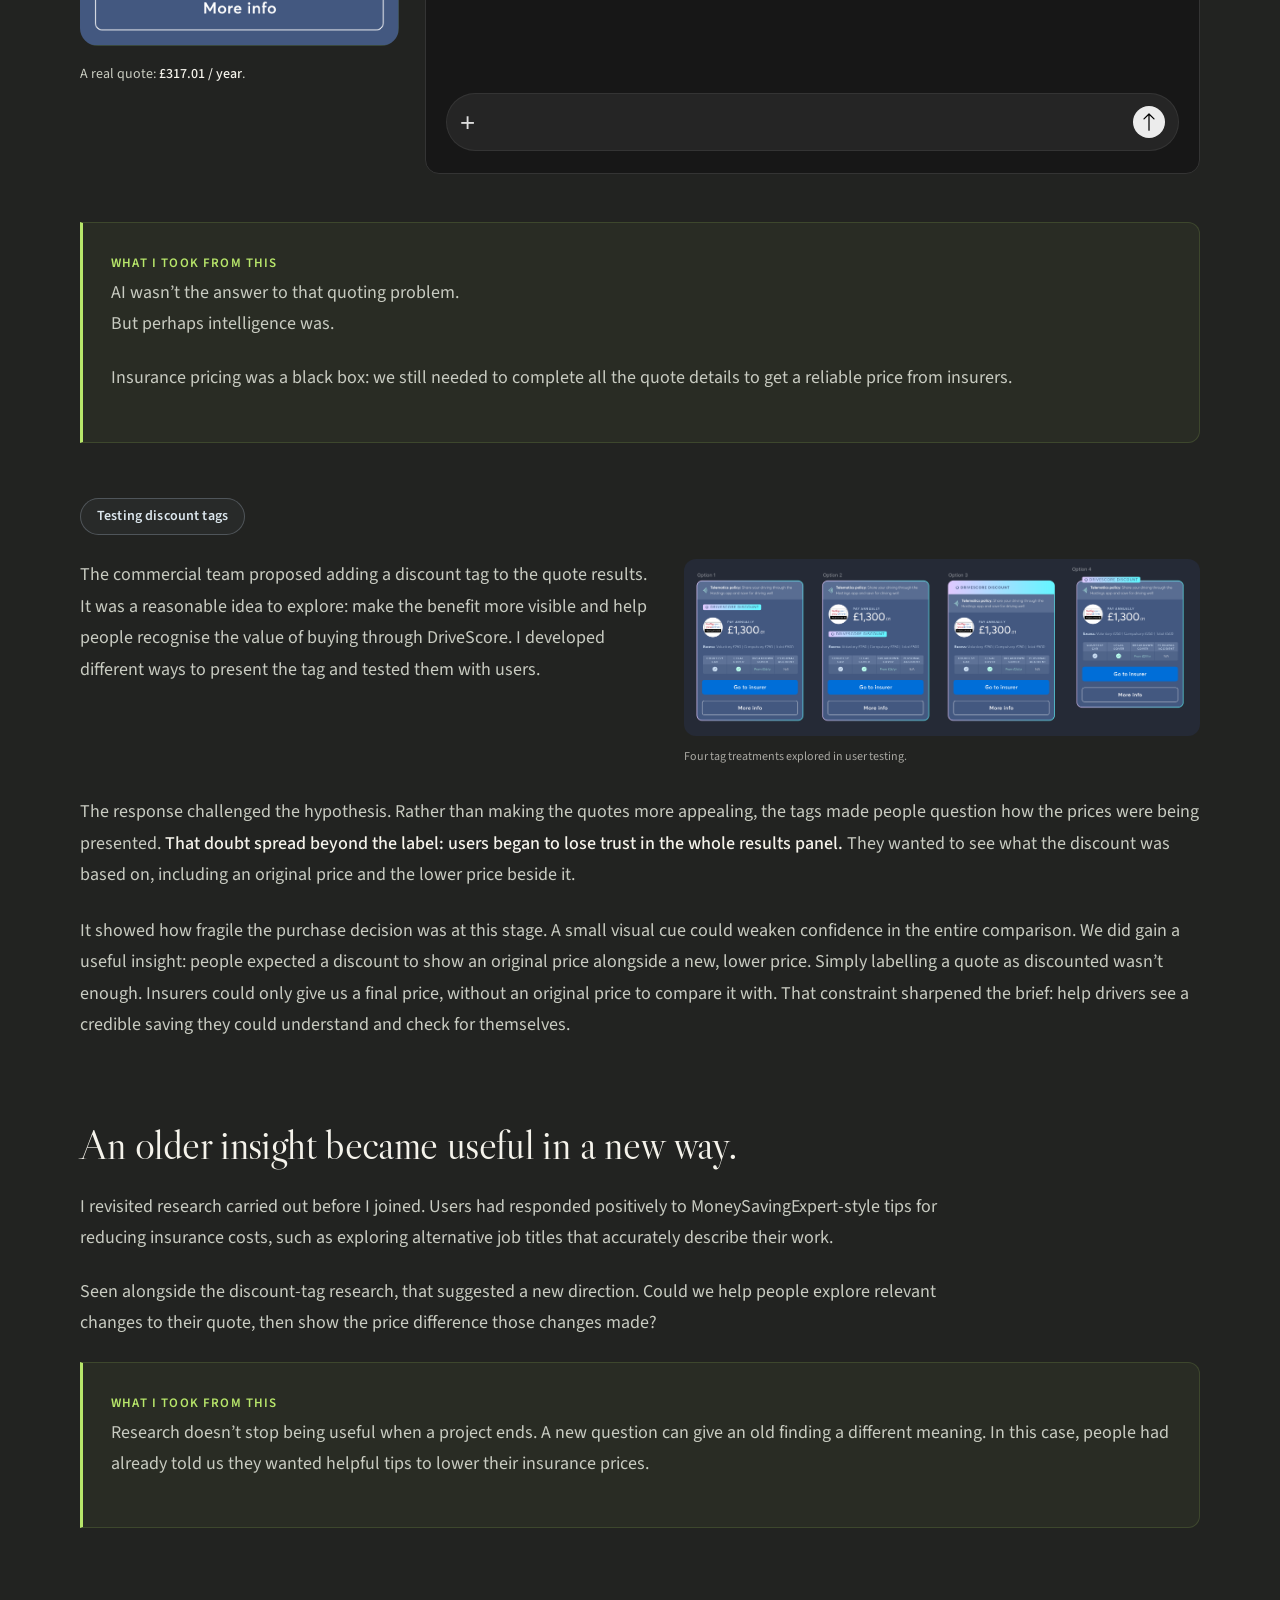
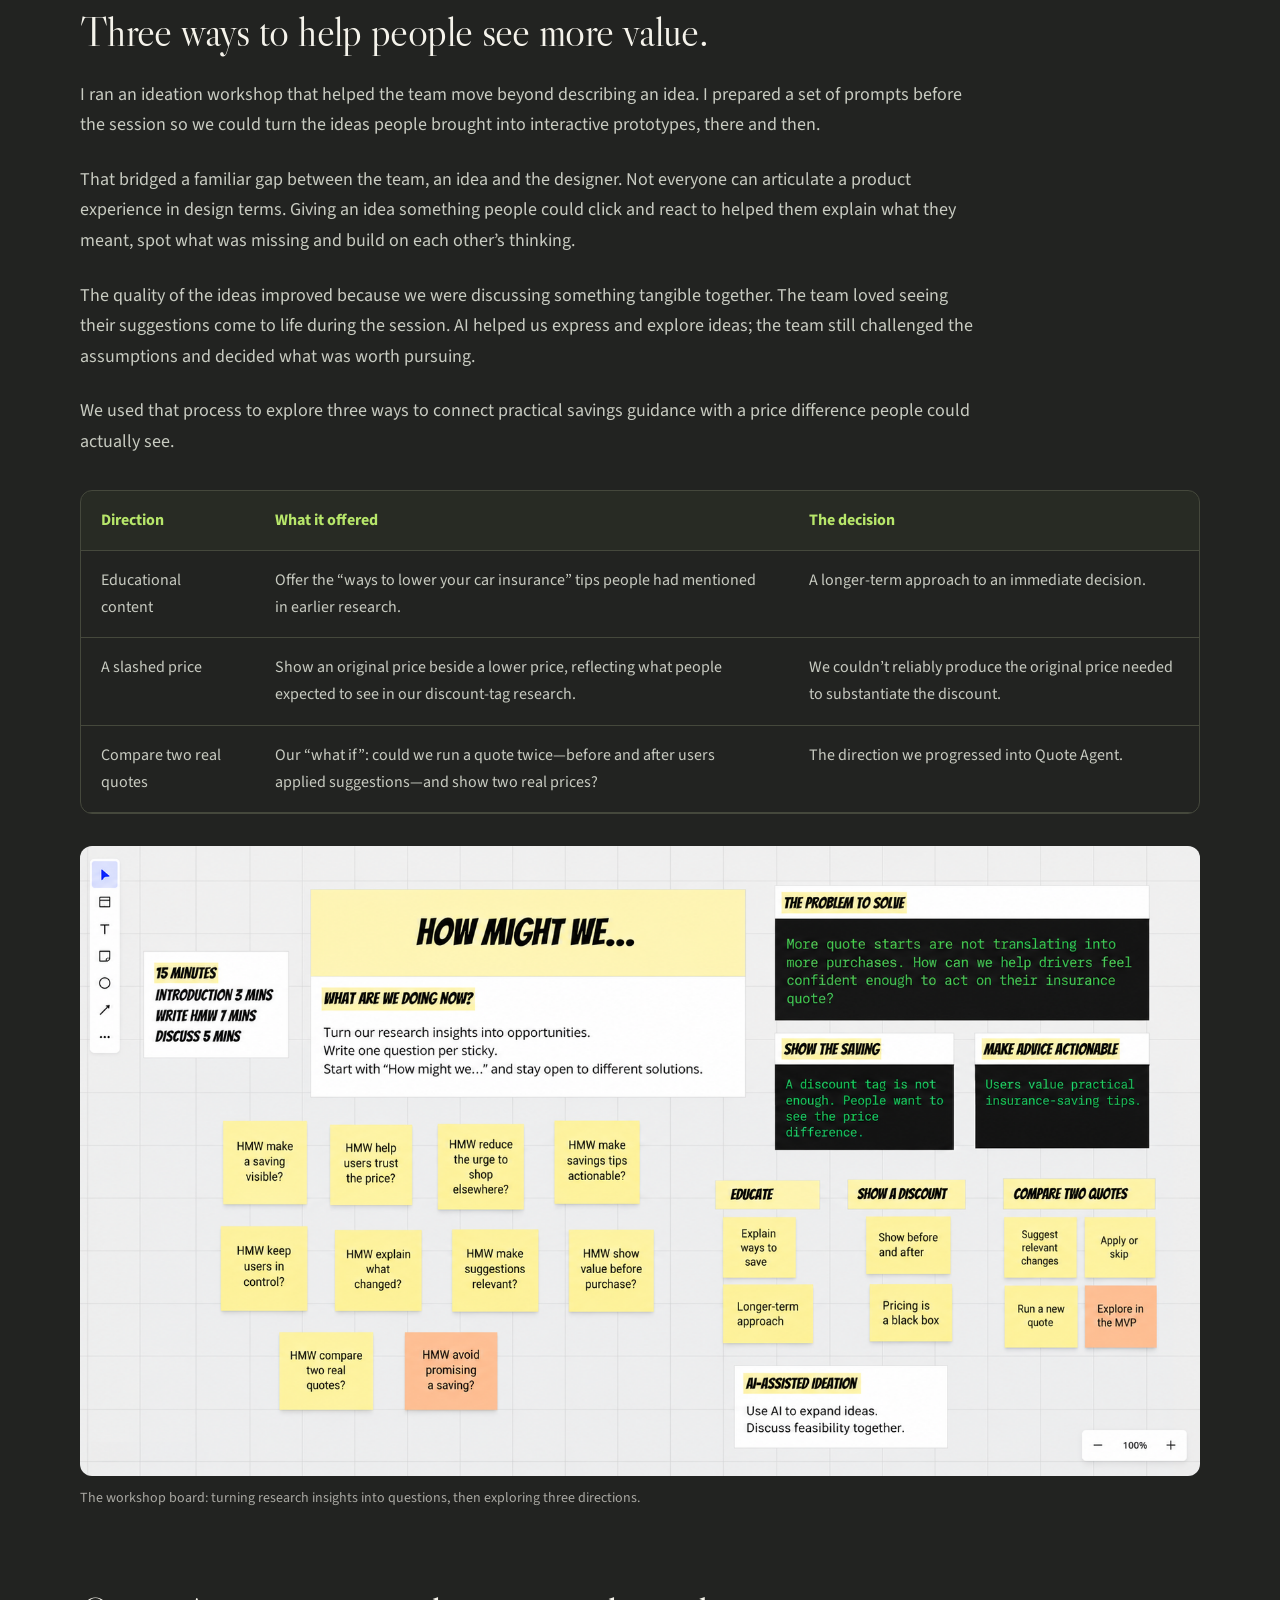
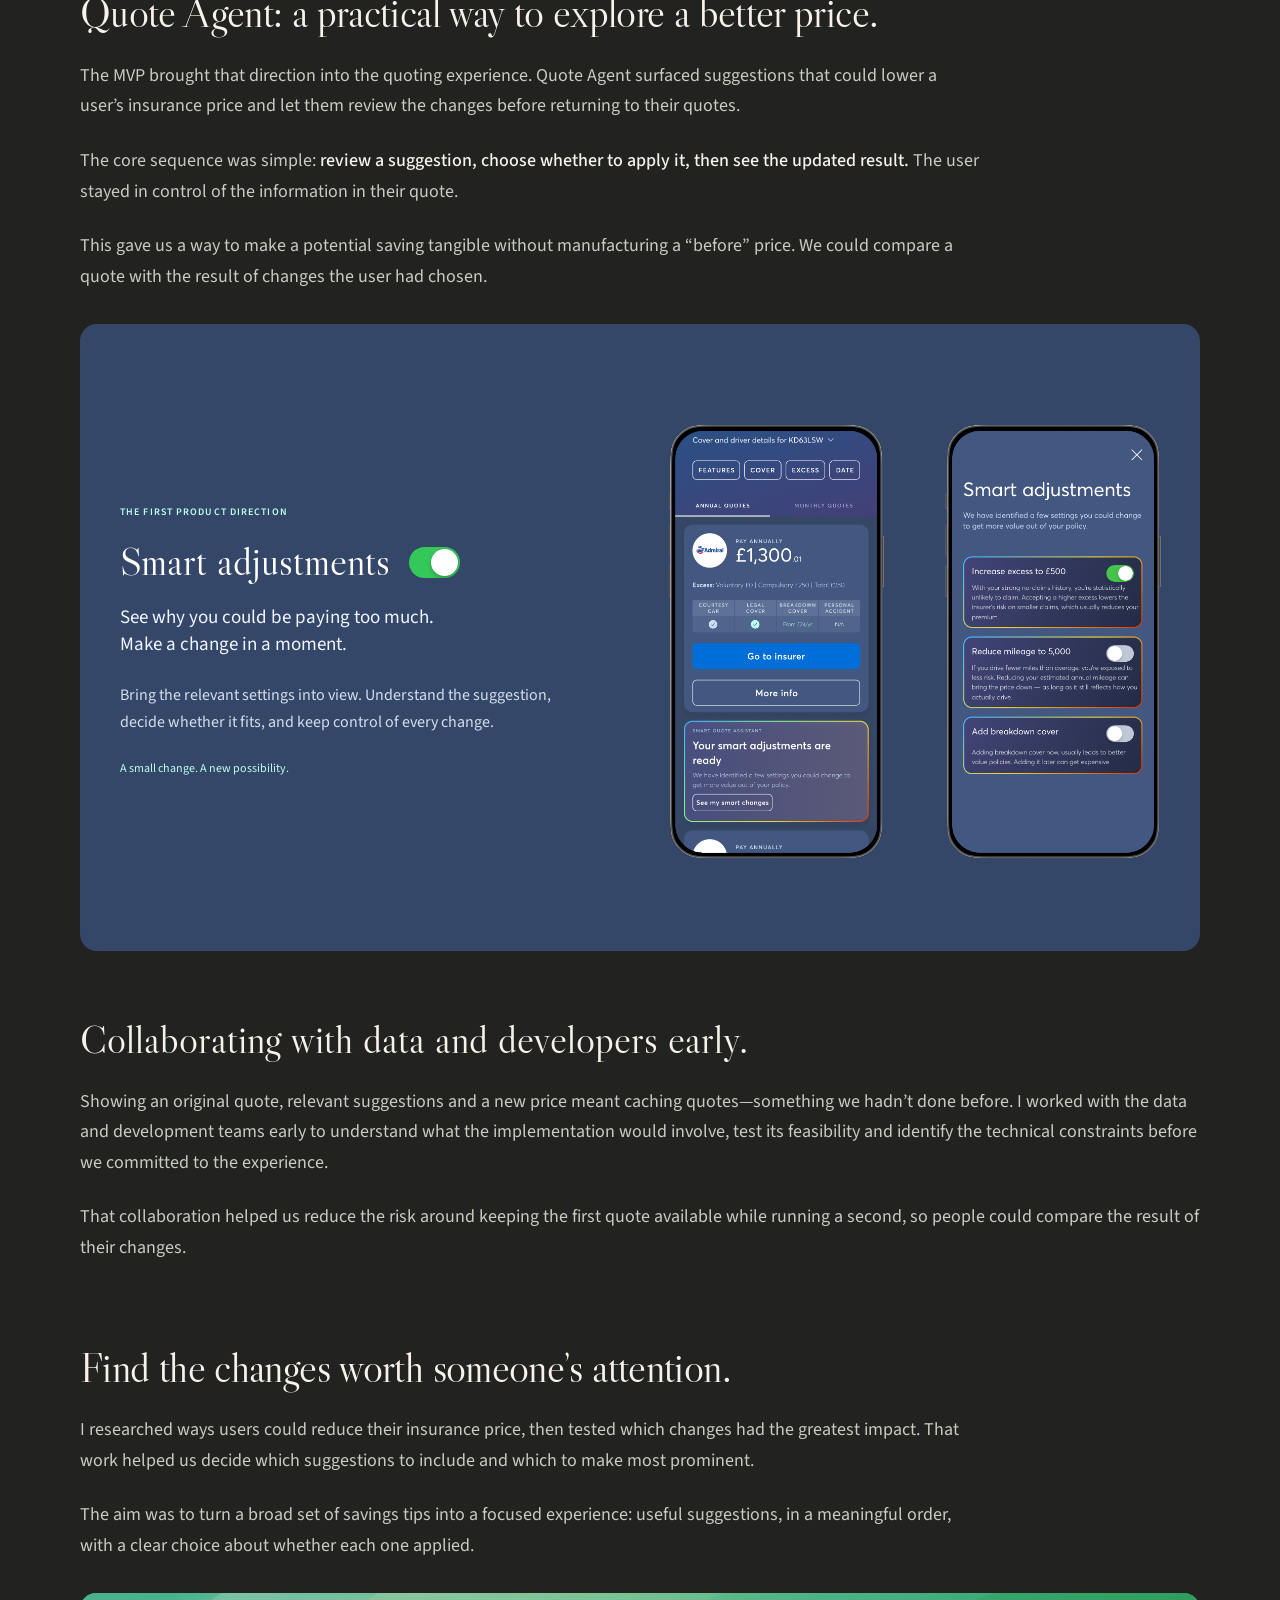
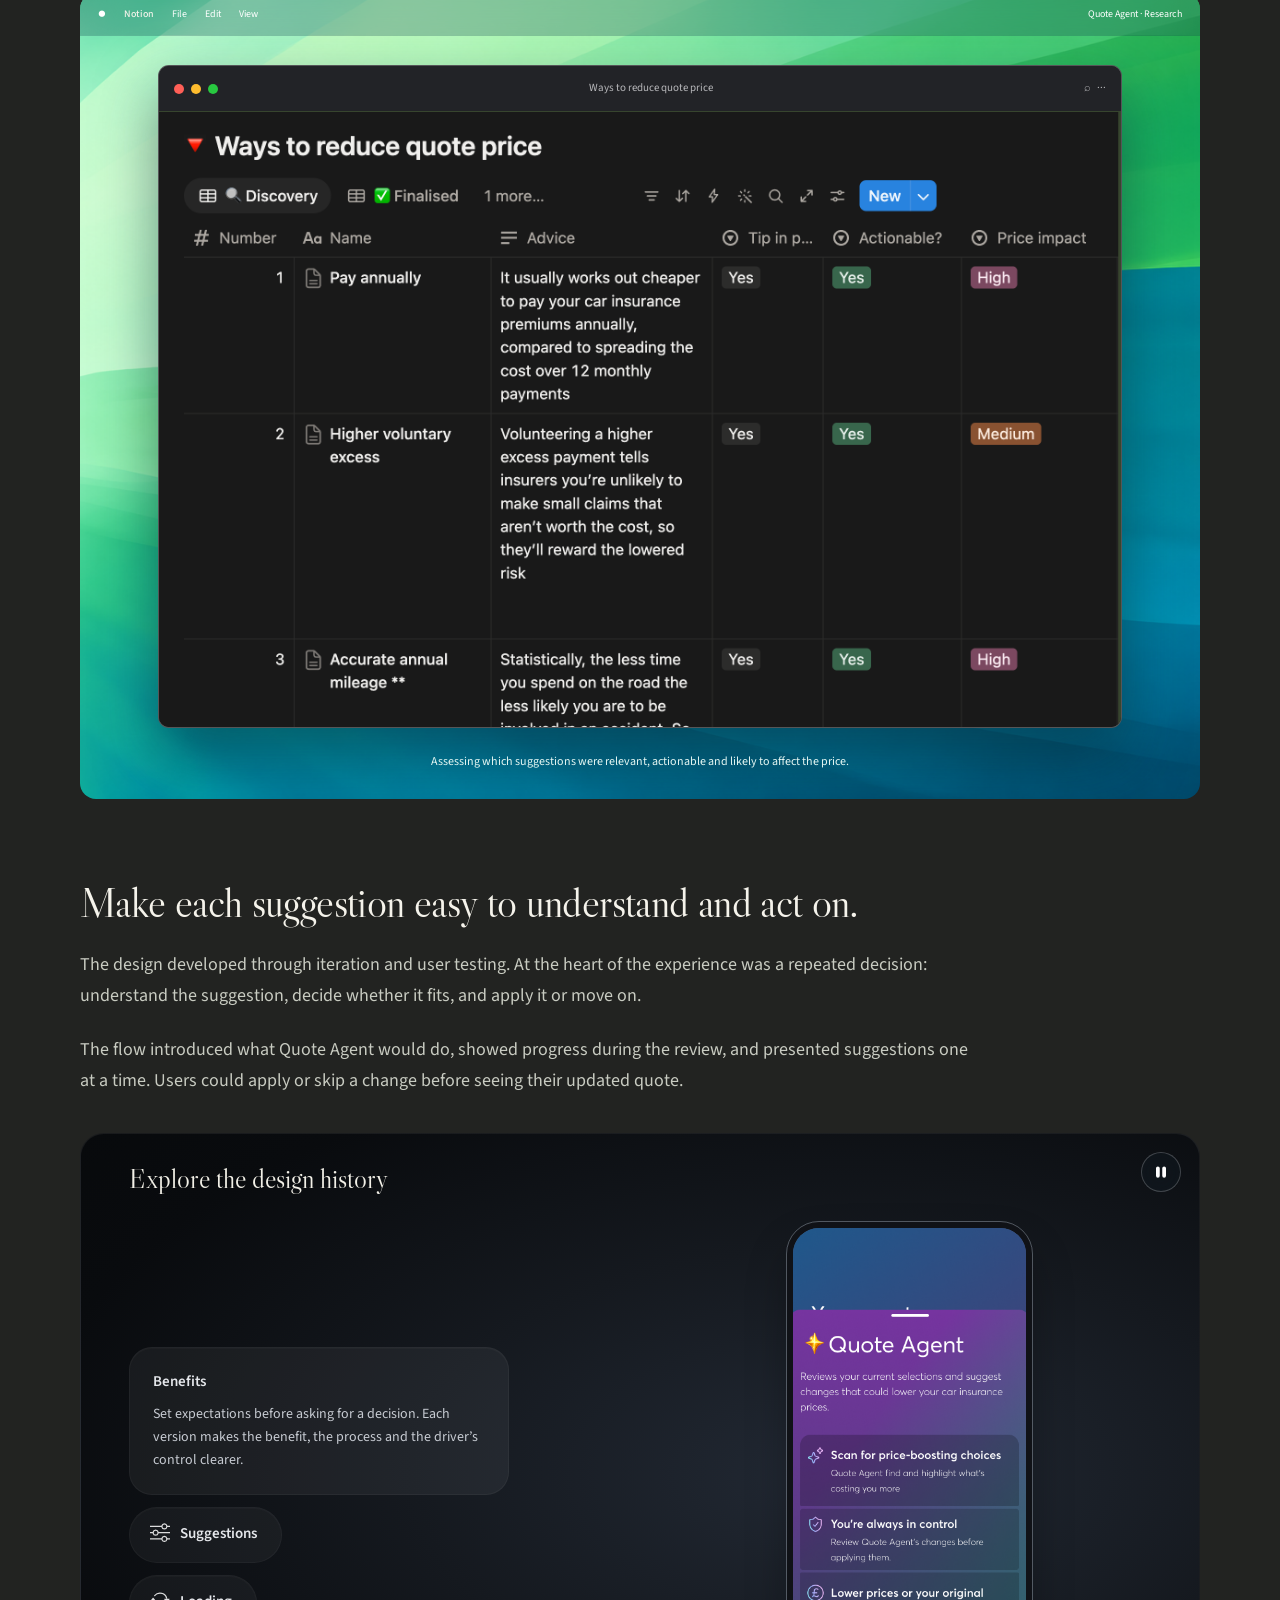
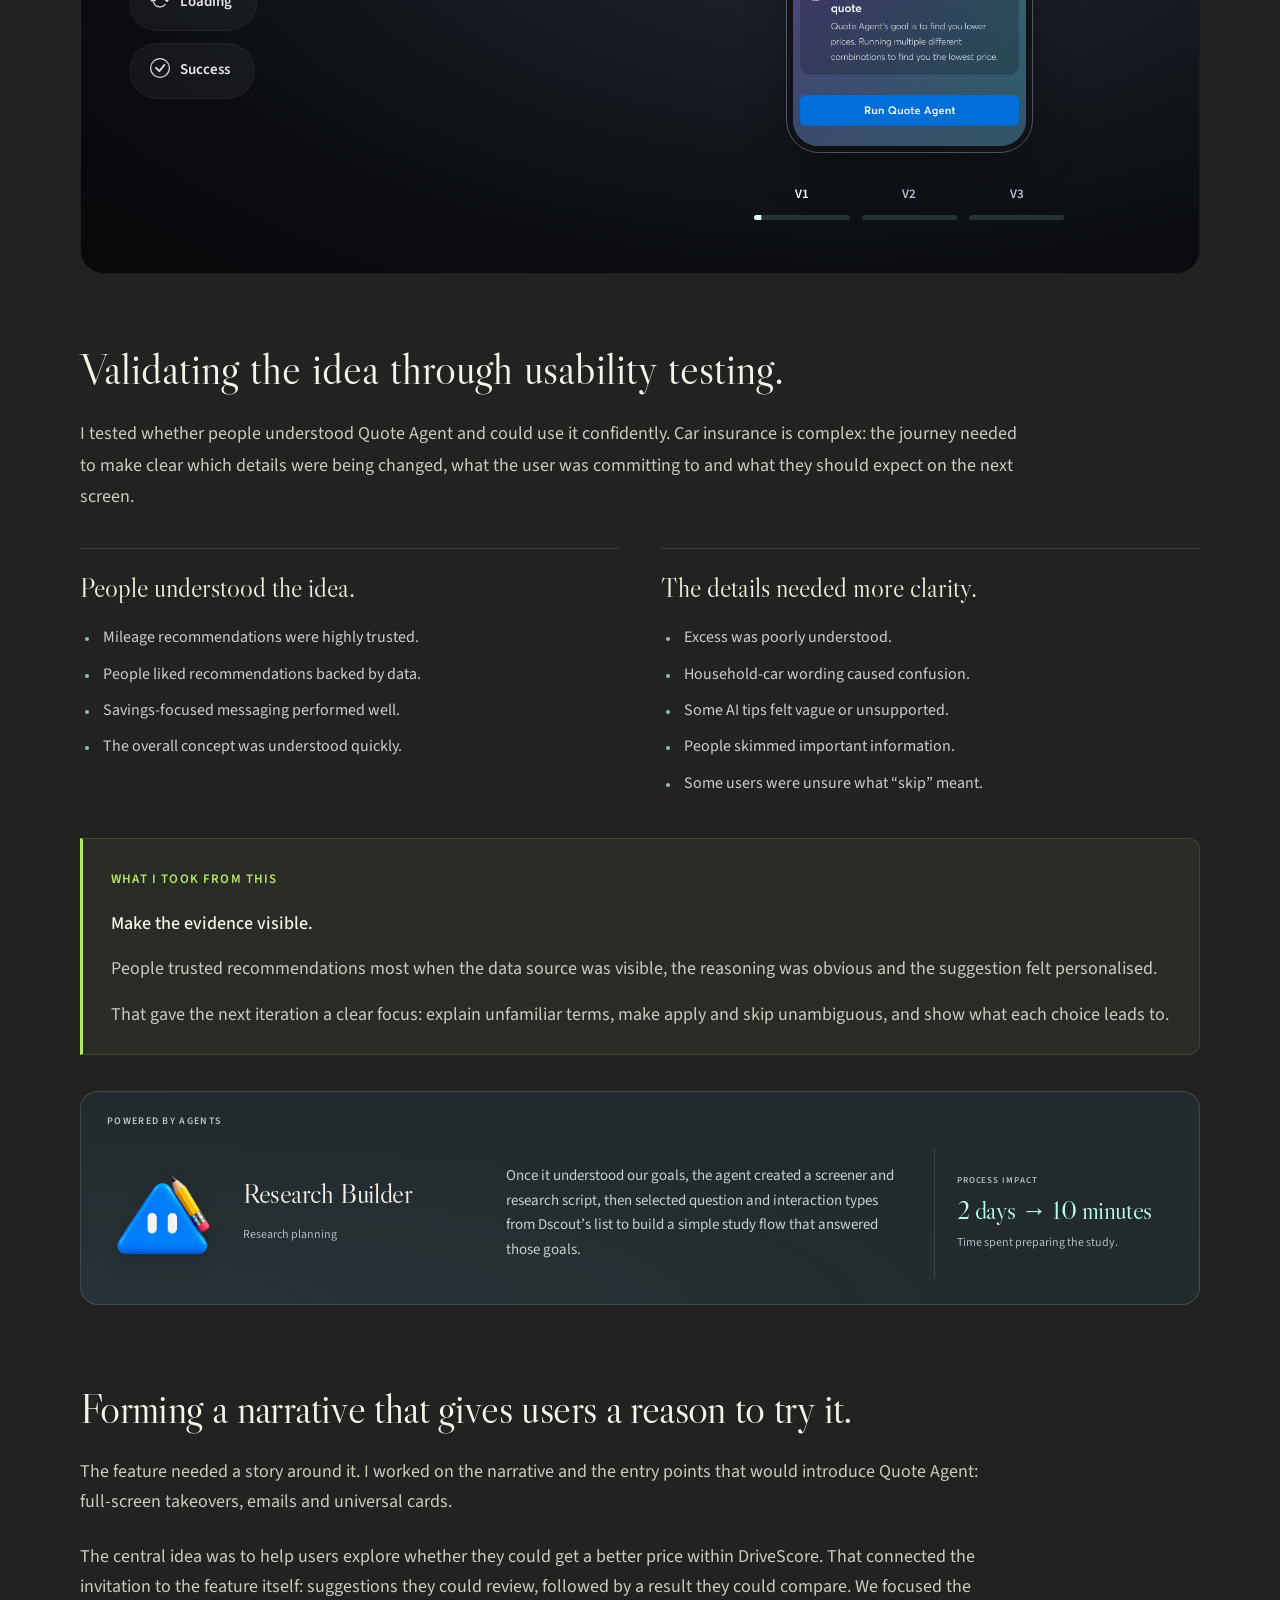
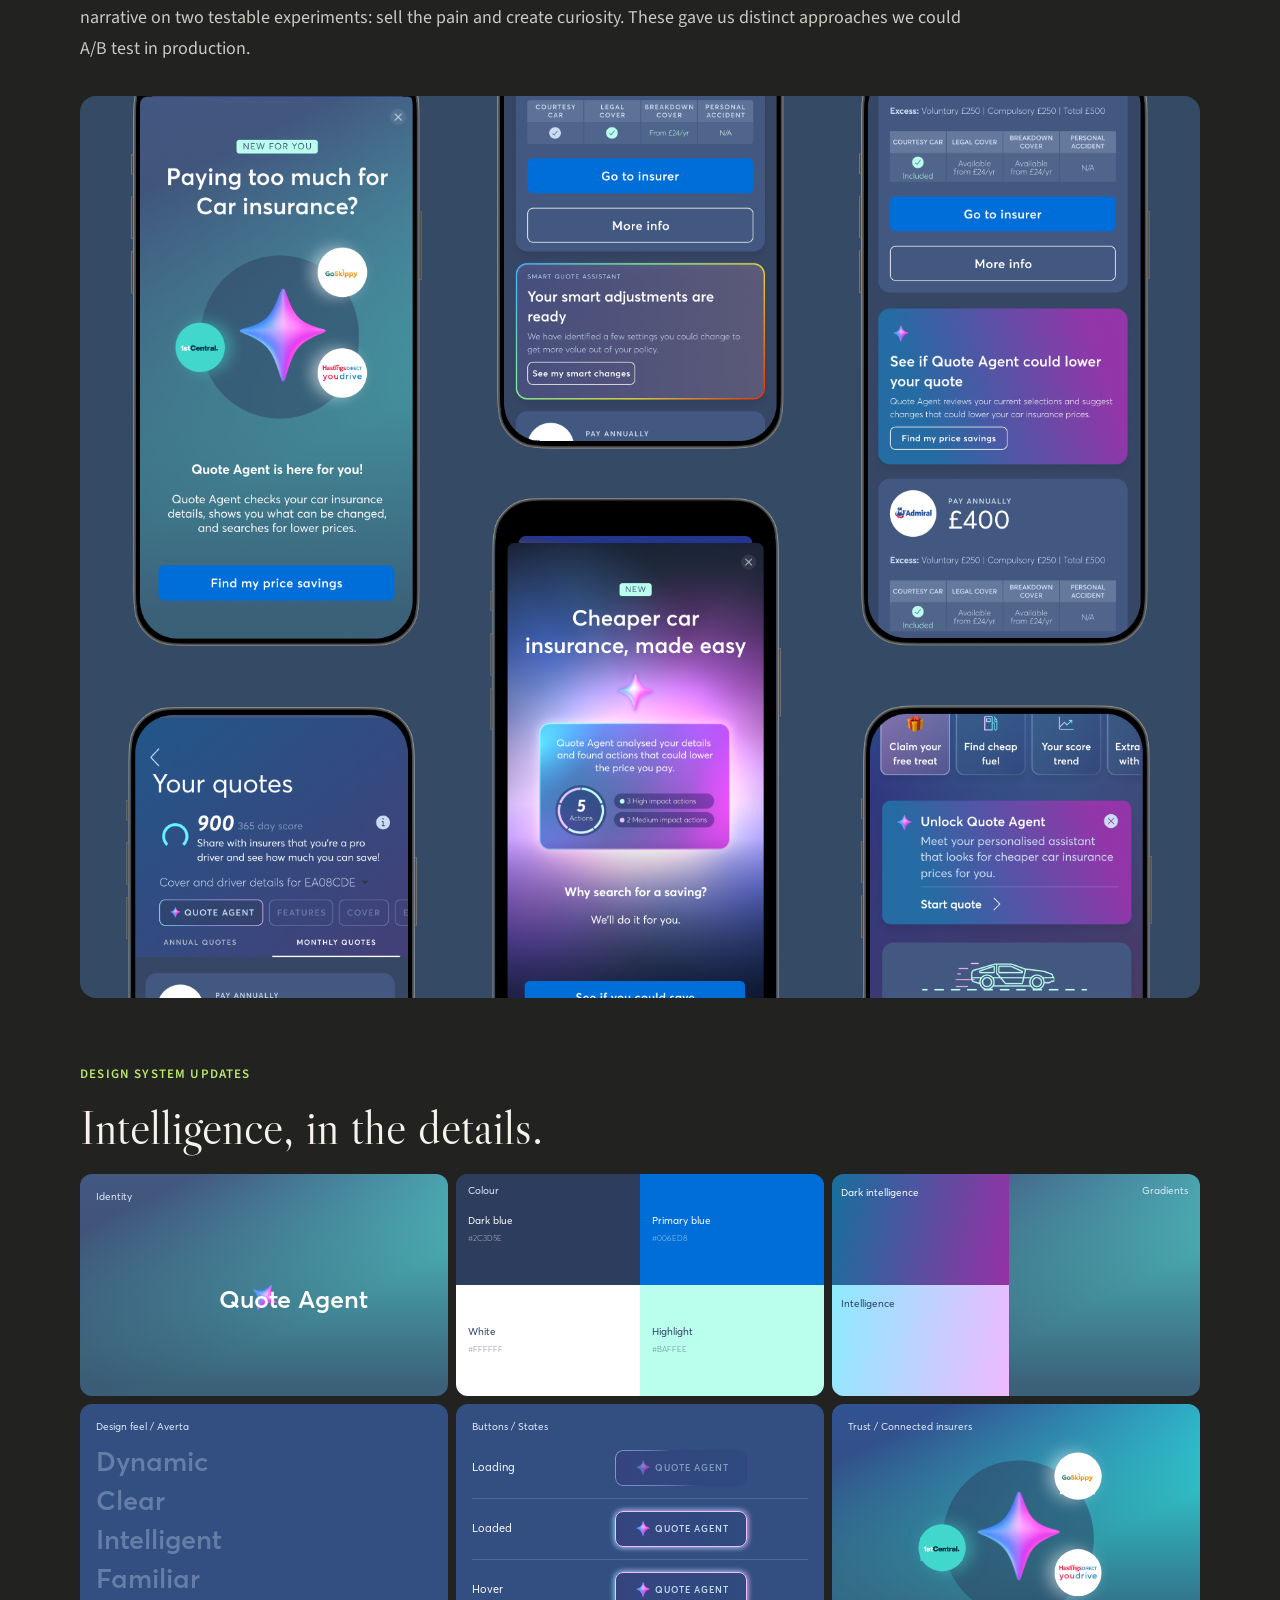
==== commit 3f5fa5dd: "Publish refreshed DriveScore case study and animated portfolio thumbnail Replace the DriveScore case" ====
--- a/drivescore.html
+++ b/drivescore.html
@@ -1,32 +1,75 @@
 <!doctype html>
 <html lang="en"><head><meta charset="utf-8"><meta name="viewport" content="width=device-width,initial-scale=1">
-<title>Quote Agent — From seeing a price to finding a better one | Neeraj Pattni</title>
+<title>DriveScore — Quote Agent | Neeraj Pattni</title>
 <meta name="description" content="Designing DriveScore’s Quote Agent to help drivers explore a better insurance price and move from comparing quotes to purchasing a policy.">
-<link rel="stylesheet" href="portfolio-fonts.css">
-<link rel="stylesheet" href="case-study.css"><script defer src="case-study.js"></script><link rel="stylesheet" href="drivescore-history.css"><script defer src="drivescore-history.js"></script><link rel="stylesheet" href="quote-agent-placeholders.css"><link rel="stylesheet" href="quote-agent-media.css"><script defer src="lottie.min.js"></script><script defer src="quote-agent-motion.js"></script></head>
-<body><a class="skip-link" href="#case-content">Skip to case study</a>
+<link rel="stylesheet" href="drivescore-assets/portfolio-fonts.css">
+<link rel="stylesheet" href="drivescore-assets/case-study.css"><script defer src="drivescore-assets/case-study.js"></script><link rel="stylesheet" href="drivescore-assets/drivescore-history.css"><link rel="stylesheet" href="drivescore-assets/playground-history.css"><script defer src="drivescore-assets/playground-history.js"></script><link rel="stylesheet" href="drivescore-assets/quote-agent-placeholders.css"><link rel="stylesheet" href="drivescore-assets/quote-agent-media.css"><script defer src="drivescore-assets/lottie.min.js"></script><script defer src="drivescore-assets/quote-agent-motion.js"></script><link rel="stylesheet" href="drivescore-assets/playground.css"><script src="drivescore-assets/playground.js" defer></script><script src="drivescore-assets/playground-revisions.js" defer></script><link rel="stylesheet" href="drivescore-assets/playground-story.css"><script src="drivescore-assets/playground-story.js" defer></script><link rel="stylesheet" href="drivescore-assets/agent-system.css"><script src="drivescore-assets/agent-system.js" defer></script><link rel="stylesheet" href="drivescore-assets/delivery-combined.css"><script defer src="drivescore-assets/delivery-combined.js"></script><link rel="stylesheet" href="drivescore-assets/imported-strategy.css"><script defer src="drivescore-assets/imported-strategy.js"></script><link rel="stylesheet" href="drivescore-assets/case-study-agents.css"></head>
+<body class="playground-page"><a class="skip-link" href="#case-content">Skip to case study</a>
 <header class="site-header"><a href="index.html">Neeraj Pattni</a><a href="index.html#work">My work</a><span>Growth Designer</span></header>
-<div class="case-layout"><aside class="contents"><p class="eyebrow">In this case study</p><nav aria-label="Case study sections"><a href="#s-326b721e-1557-80a5-9bce-cfc143aa1ef7">Impact</a><a href="#quote-agent-context">A driving score is only valuable if people can use it.</a><a href="#quote-agent-problem">More quote starts weren’t translating into more purchases.</a><a href="#quote-agent-challenge">“They just want to see a price.”</a><a href="#quote-agent-success">Start with purchases. Then work backwards.</a><a href="#quote-agent-research">A discount label didn’t prove a saving.</a><a href="#quote-agent-ideation">Three ways to help people see more value.</a><a href="#quote-agent-mvp">Quote Agent: a practical way to explore a better price.</a><a href="#quote-agent-suggestions">Find the changes worth someone’s attention.</a><a href="#quote-agent-iteration">Make each suggestion easy to understand and act on.</a><a href="#quote-agent-narrative">Give people a reason to try it.</a><a href="#quote-agent-motion">An animation language for the journey.</a><a href="#quote-agent-handoff">Refining the handoff in code.</a><a href="#quote-agent-delivery">Get value into people’s hands, then build on it.</a><a href="#quote-agent-results">Helping more drivers move from a quote to a purchase.</a><a href="#quote-agent-reflection">What did I learn in this project?</a></nav><a class="all-work" href="index.html#work">Back to My Work</a></aside>
-<main id="case-content"><figure class="case-hero-image"><button class="image-expand" type="button" aria-label="Enlarge Quote Agent introduction, suggestion, loading and saving screens"><img src="quote-agent-assets/Image%202.png" alt="Quote Agent introduction, suggestion, loading and saving screens" width="2177" height="1111" fetchpriority="high" decoding="async"></button></figure><section class="hero"><p class="eyebrow">Case study · DriveScore &amp; purchase conversion</p><h1>Quote Agent - From seeing a price<br>to finding a better one.</h1></section>
-<section class="project-context" aria-label="Project overview">
-<dl class="project-details">
-<div><dt>Overview</dt><dd>Designing Quote Agent to help drivers explore a better insurance price and turn more completed quotes into policy purchases.</dd></div>
-<div><dt>Role</dt><dd>Lead Product Designer · discovery through delivery</dd></div>
-<div><dt>Team</dt><dd>DriveScore growth squad · product, engineering and analytics, with commercial stakeholders</dd></div>
-<div><dt>Delivery</dt><dd>Core journey · go-to-market · animations</dd></div>
-<div><dt>Context</dt><dd>DriveScore’s growth strategy focused on getting more people to start an insurance quote. But more quote starts weren’t translating into the purchases we expected. We needed to understand what stopped people from acting once they reached their results.<br><br>Quote Agent focused on that decision: help drivers review relevant changes to their quote, see the effect on their price and feel confident enough to buy. The team’s shared measure of success was insurance purchases per month.</dd></div>
-<div><dt>My contribution</dt><dd>I challenged the initial focus on quote starts and tested the proposal to generate quick quotes with AI. I connected new research about discount visibility with earlier findings about savings tips, then led an ideation workshop to shape the Quote Agent concept.<br><br>I researched and prioritised suggestions, designed and tested the experience, and developed its narrative, entry points and animation language. Working with the team, I helped phase delivery around the core experience: review a suggestion, choose whether to apply it, and see the updated quote.</dd></div>
-</dl></section>
-<section class="impact-section" aria-labelledby="s-326b721e-1557-80a5-9bce-cfc143aa1ef7"><h2 class="eyebrow" id="s-326b721e-1557-80a5-9bce-cfc143aa1ef7">Impact</h2><dl class="impact-grid"><div class="impact-tile"><dd>45% → 58%</dd><dt>Quote completion</dt><p>Wider quote-journey improvements · +13 percentage points</p></div><div class="impact-tile"><dd>18% → 23%</dd><dt>Quote-to-purchase conversion</dt><p>+5 percentage points · contributing to 21% revenue growth</p></div><div class="impact-tile"><dd>Best-ever month</dd><dt>DriveScore revenue</dt><p>August 2026 · highest monthly revenue since launch</p></div></dl></section>
-<details class="mobile-contents"><summary>Explore this case study</summary><nav aria-label="Case study sections"><a href="#s-326b721e-1557-80a5-9bce-cfc143aa1ef7">Impact</a><a href="#quote-agent-context">A driving score is only valuable if people can use it.</a><a href="#quote-agent-problem">More quote starts weren’t translating into more purchases.</a><a href="#quote-agent-challenge">“They just want to see a price.”</a><a href="#quote-agent-success">Start with purchases. Then work backwards.</a><a href="#quote-agent-research">A discount label didn’t prove a saving.</a><a href="#quote-agent-ideation">Three ways to help people see more value.</a><a href="#quote-agent-mvp">Quote Agent: a practical way to explore a better price.</a><a href="#quote-agent-suggestions">Find the changes worth someone’s attention.</a><a href="#quote-agent-iteration">Make each suggestion easy to understand and act on.</a><a href="#quote-agent-narrative">Give people a reason to try it.</a><a href="#quote-agent-motion">An animation language for the journey.</a><a href="#quote-agent-handoff">Refining the handoff in code.</a><a href="#quote-agent-delivery">Get value into people’s hands, then build on it.</a><a href="#quote-agent-results">Helping more drivers move from a quote to a purchase.</a><a href="#quote-agent-reflection">What did I learn in this project?</a></nav></details>
-<article class="case-body"><h2 id="quote-agent-context">A driving score is only valuable if people can use it.</h2><p>DriveScore helps drivers use their driving behaviour to access car insurance discounts. The app measures how they drive and builds a score they can share when comparing insurance.</p><p>That creates a compelling promise: drive well, and it could help you pay less. My role as Lead Product Designer was to help turn that promise into an experience people understood, trusted and acted on.</p><figure><button class="image-expand" type="button" aria-label="Enlarge DriveScore App Store screenshot"><img src="quote-agent-assets/drivescore-app-store.png" alt="DriveScore App Store listing showing the app and its driving score, Halo, fuel prices, insurance offers and car reminders" width="1660" height="960" loading="lazy" decoding="async"></button></figure><h2 id="quote-agent-problem">More quote starts weren’t translating into more purchases.</h2><p>When I joined, the growth hypothesis was straightforward: get more people to start a quote, and more people would buy. But as we brought more people into the journey, purchases weren’t increasing in the way we expected.</p><p>I wanted to look further down the funnel. What happened between starting a quote, seeing a price and deciding to buy? Getting people through the door was only part of the problem.</p><blockquote>The opportunity was to help more people reach a decision once they were already in the journey.</blockquote><h2 id="quote-agent-challenge">“They just want to see a price.”</h2><p>One idea from leadership was to use AI to make getting a quote quick. The reasoning was understandable: if all someone wants is a price, why make them answer so many questions?</p><p>I tested that assumption with the team, using ChatGPT to see what it would produce. In the examples we tried, the answers were consistently wrong. A quick answer wasn’t enough if we couldn’t rely on it.</p><p>That test changed the question I wanted us to answer. Instead of asking how AI could generate a price, I wanted to explore how we could intelligently help people find a better one.</p><blockquote>AI wasn’t the answer to that quoting problem.<br>But perhaps intelligence was.</blockquote><figure><button class="image-expand" type="button" aria-label="Enlarge ChatGPT price estimate compared with an actual insurance quote"><img src="quote-agent-assets/Image%204.png" alt="ChatGPT price estimate compared with an actual insurance quote" width="1857" height="593" loading="lazy" decoding="async"></button></figure><h2 id="quote-agent-success">Start with purchases. Then work backwards.</h2><p>I worked with the team to agree what success meant: <strong>insurance purchases per month.</strong> That gave us a shared business outcome to work towards, beyond increasing the number of people who started a quote.</p><p>Working backwards brought the decision point into focus. If people reached their quotes but still weren’t ready to buy, what did they need to see or understand before they could act?</p><h2 id="quote-agent-research">A discount label didn’t prove a saving.</h2><p>The commercial team wanted to test a discount tag on the policy results page. The hypothesis was that making the discount more visible would lead to more conversions.</p><p>I tested the idea with users. It didn’t land as intended: the tag created frustration and weakened trust. People wanted to see what the discount actually meant. They were looking for an original price crossed out beside a lower one.</p><p>The finding gave us an important distinction: <strong>telling someone they have a discount isn’t the same as showing them the difference it makes.</strong></p><figure><button class="image-expand" type="button" aria-label="Enlarge User research session reviewing insurance quotes and discount presentation"><img src="quote-agent-assets/Image%205.png" alt="User research session reviewing insurance quotes and discount presentation" width="1640" height="754" loading="lazy" decoding="async"></button></figure><h3>An older insight became useful in a new way.</h3><p>I revisited research carried out before I joined. Users had responded positively to MoneySavingExpert-style tips for reducing insurance costs, such as exploring alternative job titles that accurately describe their work.</p><p>Seen alongside the discount-tag research, that suggested a new direction. Could we help people explore relevant changes to their quote, then show the price difference those changes made?</p><aside class="insight"><span class="eyebrow">What I took from this</span><p>Research doesn’t stop being useful when a project ends. A new question can give an old finding a different meaning.</p></aside><h2 id="quote-agent-ideation">Three ways to help people see more value.</h2><p>I ran an ideation workshop with the team, using AI to help generate and develop ideas. We explored different ways to connect practical savings guidance with a more tangible price comparison.</p><div class="table-wrap"><table><thead><tr><th>Direction</th><th>What it offered</th><th>The decision</th></tr></thead><tbody><tr><td>Educational content</td><td>Help people understand how to save on insurance.</td><td>A longer-term approach to an immediate decision.</td></tr><tr><td>A slashed price</td><td>Show the before-and-after saving users expected.</td><td>We couldn’t reliably produce the original price needed to substantiate the discount.</td></tr><tr><td>Compare two real quotes</td><td>Show what changed after users reviewed and applied suggestions.</td><td>The direction we progressed into Quote Agent.</td></tr></tbody></table></div><figure><button class="image-expand" type="button" aria-label="Enlarge Quote Agent workshop reconstruction"><img src="quote-agent-assets/workshop-reconstruction.png" alt="Reconstructed Miro-style Quote Agent workshop board with how-might-we questions and three directions: education, showing a discount, and comparing two quotes" width="1672" height="941" loading="lazy" decoding="async"></button><figcaption>Workshop reconstruction showing the questions and directions explored.</figcaption></figure><h2 id="quote-agent-mvp">Quote Agent: a practical way to explore a better price.</h2><p>The MVP brought that direction into the quoting experience. Quote Agent surfaced suggestions that could lower a user’s insurance price and let them review the changes before returning to their quotes.</p><p>The core sequence was simple: <strong>review a suggestion, choose whether to apply it, then see the updated result.</strong> The user stayed in control of the information in their quote.</p><p>This gave us a way to make a potential saving tangible without manufacturing a “before” price. We could compare a quote with the result of changes the user had chosen.</p><figure><button class="image-expand" type="button" aria-label="Enlarge Quote Agent MVP: entry point and smart-adjustment suggestions"><img src="quote-agent-assets/Image%207.png" alt="Quote Agent MVP: entry point and smart-adjustment suggestions" width="1640" height="1080" loading="lazy" decoding="async"></button></figure><h2 id="quote-agent-suggestions">Find the changes worth someone’s attention.</h2><p>I researched ways users could reduce their insurance price, then tested which changes had the greatest impact. That work helped us decide which suggestions to include and which to make most prominent.</p><p>The aim was to turn a broad set of savings tips into a focused experience: useful suggestions, in a meaningful order, with a clear choice about whether each one applied.</p><figure><button class="image-expand" type="button" aria-label="Enlarge Research table of ways to reduce quote prices, including actionability and impact"><img src="quote-agent-assets/Image%208.png" alt="Research table of ways to reduce quote prices, including actionability and impact" width="1640" height="754" loading="lazy" decoding="async"></button></figure><h2 id="quote-agent-iteration">Make each suggestion easy to understand and act on.</h2><p>The design developed through iteration and user testing. At the heart of the experience was a repeated decision: understand the suggestion, decide whether it fits, and apply it or move on.</p><p>The flow introduced what Quote Agent would do, showed progress during the review, and presented suggestions one at a time. Users could apply or skip a change before seeing their updated quote.</p><h3>Explore the design history</h3><section id="design-history" aria-label="Quote Agent screens">
-<div class="history-workspace">
-<div class="history-feature-panel"><p class="eyebrow">Features</p><div id="history-features" role="group" aria-label="Choose a feature"></div></div>
-<div class="history-visual"><div id="history-stack" aria-label="Selected phone screen and surrounding screens"></div><p id="history-count"></p></div>
-<div class="history-timeline" tabindex="0" aria-label="Screen timeline. Scroll or use arrow keys to change screen"><p class="eyebrow">Timeline</p><div id="history-stages" role="group" aria-label="Screens in this feature"></div><div class="history-controls"><button type="button" id="history-previous" aria-label="Previous screen">↑</button><button type="button" id="history-next" aria-label="Next screen">↓</button></div></div>
-</div><p id="history-announcement" class="history-sr" aria-live="polite"></p>
-<noscript><p>The full Quote Agent flow is shown below.</p></noscript>
-</section><h2 id="quote-agent-narrative">Give people a reason to try it.</h2><p>The feature needed a story around it. I worked on the narrative and the entry points that would introduce Quote Agent: full-screen takeovers, emails and universal cards.</p><p>The central idea was to help users explore whether they could get a better price within DriveScore. That connected the invitation to the feature itself: suggestions they could review, followed by a result they could compare.</p><figure><button class="image-expand" type="button" aria-label="Enlarge Quote Agent promotional messages and entry points across the app"><img src="quote-agent-assets/Image%209.png" alt="Quote Agent promotional messages and entry points across the app" width="1640" height="1320" loading="lazy" decoding="async"></button></figure><h3>Carry the promise into the product.</h3><p>Once inside, the sequence needed to remain clear. The introduction set expectations, progress showed the review taking place, and the suggestions led to an updated price. Together, those moments made the work behind the result more visible.</p><h2 id="quote-agent-motion">An animation language for the journey.</h2><p>I also developed an animation design language for the experience. This sat alongside the narrative and interface work, connecting the moments of introduction, progress and result.</p><div class="quote-motion-pair"><figure><div class="quote-motion-stage"><div id="quote-lottie" role="img" aria-label="Quote Agent animated loading sequence"></div><button id="quote-animation-toggle" class="quote-motion-toggle" type="button" aria-label="Play animation" title="Play animation" aria-controls="quote-lottie" disabled><svg class="play-icon" viewBox="0 0 24 24" aria-hidden="true"><path d="M8 5v14l11-7z"/></svg><svg class="pause-icon" viewBox="0 0 24 24" aria-hidden="true"><path d="M6 5h4v14H6zm8 0h4v14h-4z"/></svg></button></div><figcaption>Quote Agent animation</figcaption><p id="quote-animation-status" class="quote-motion-status" role="status">Loading animation…</p></figure><figure><div class="quote-motion-stage"><video id="quote-motion-video" controls muted loop playsinline preload="auto" aria-label="Quote Agent loading animation in the product"><source src="quote-agent-assets/Quote%20agent%20loading.mp4" type="video/mp4">Your browser does not support this video. <a href="quote-agent-assets/Quote%20agent%20loading.mp4">Open the video</a>.</video></div><figcaption>Loading sequence in the product</figcaption></figure></div><h3>A shared loading behaviour across different assets</h3><p>I used a rotating animation as a consistent signal that Quote Agent was working. The same motion idea carried across different asset types, giving the loading moments a shared visual language even when the artwork or format changed.</p><p>The aim was to make the movement feel connected throughout the experience. Rotation became a repeatable behaviour I could refine across the animation assets and the in-product loading sequence.</p><h2 id="quote-agent-handoff">Refining the handoff in code.</h2><p>I built HTML prototypes to communicate the animation behaviour to developers and refine the details in code. Being able to play, adjust and replay the experience gave us a concrete reference for how the finished interaction should feel.</p><p>For the savings celebration, the prototype exposed controls for the confetti’s duration, particle count, launch speed, gravity and settling behaviour. I could fine-tune those settings in context, checking how the animation worked around the saving and policy details.</p><p>That made the handoff more precise. Alongside the visual design, developers had a working example and the settings behind it—a shared reference for maintaining the quality of the animation through implementation.</p><figure><button class="image-expand" type="button" aria-label="Enlarge HTML animation prototype and developer settings"><img src="quote-agent-assets/Image%2011.png" alt="HTML prototype of the Quote Agent savings celebration, with an iPhone preview and adjustable confetti animation settings for developer handoff" width="1447" height="813" loading="lazy" decoding="async"></button><figcaption>The HTML prototype let me refine the celebration in context and share the animation settings with developers.</figcaption></figure><h2 id="quote-agent-delivery">Get value into people’s hands, then build on it.</h2><p>We delivered Quote Agent in three phases, guided by one principle: get as much value into users’ hands as quickly as possible. The core journey came first, followed by the work to help more people discover it, then the animation polish.</p><h3>Phase 1 · The core journey</h3><p>We prioritised the experience that delivered the benefit: reviewing suggestions, choosing which changes to apply and seeing the updated quote. This let people start using Quote Agent without waiting for every supporting element to be ready.</p><h3>Phase 2 · Go-to-market</h3><p>With the core journey in place, we focused on helping people discover and understand it. The go-to-market work brought together the proposition, full-screen takeovers, emails and universal cards to give users a clear reason to try Quote Agent.</p><h3>Phase 3 · Animations</h3><p>We then added the animation layer: the shared rotating loading behaviour and the celebration when a saving was found. This phase brought greater consistency and polish to an experience that was already delivering its core value.</p><aside class="insight"><strong>Sequence the work around user value.</strong><br>The first release gave people the ability to explore a better price. Later phases helped more people find it and refined how the experience felt.</aside><h2 id="quote-agent-results">Helping more drivers move from a quote to a purchase.</h2><dl class="impact-grid"><div class="impact-tile"><dd>45% → 58%</dd><dt>Quote completion</dt><p>Wider quote-journey improvements · +13 percentage points</p></div><div class="impact-tile"><dd>18% → 23%</dd><dt>Quote-to-purchase conversion</dt><p>+5 percentage points · contributing to 21% revenue growth</p></div><div class="impact-tile"><dd>Best-ever month</dd><dt>DriveScore revenue</dt><p>August 2026 · highest monthly revenue since launch</p></div></dl><p>Across the wider quote-journey work, completion increased from 45% to 58%—13 percentage points more users reaching their quotes. Completion subsequently settled at around 55%.</p><p>Quote Agent built on that foundation by helping drivers explore relevant changes, see the effect on their price and decide whether to buy. <strong>Quote-to-purchase conversion increased from 18% to 23%</strong>—a gain of 5 percentage points—contributing to <strong>21% revenue growth.</strong></p><p>The work also contributed to August 2026 becoming <strong>DriveScore’s highest-revenue month since launch.</strong></p><p>Together, these outcomes reflect the two parts of the challenge: help more people reach a price, then give them a useful next step towards purchasing a policy.</p><h2 id="quote-agent-reflection">What did I learn in this project?</h2><h3>A better question led to a more useful product.</h3><p>The project began with a push for more quotes and a proposal to make quoting faster with AI. Research helped us find a more specific opportunity: help people explore a better price and understand what had changed.</p><p>For me, the most valuable work was connecting those pieces—challenging an assumption, revisiting earlier research, making the trade-offs visible and carrying the idea through to the details of the experience.</p></article>
+<div class="case-layout"><aside class="contents"><p class="eyebrow">In this case study</p><nav aria-label="Case study sections"><a href="#s-326b721e-1557-80a5-9bce-cfc143aa1ef7">Impact</a><a href="#quote-agent-context">A driving score is only valuable if people can use it.</a><a href="#quote-agent-problem">More quote starts weren’t translating into more purchases.</a><a href="#quote-agent-team-ideas">Exploring ideas from the team</a><a href="#quote-agent-research">Testing discount tags</a><a href="#quote-agent-ideation">Three ways to help people see more value.</a><a href="#quote-agent-mvp">Quote Agent: a practical way to explore a better price.</a><a href="#quote-agent-suggestions">Find the changes worth someone’s attention.</a><a href="#quote-agent-iteration">Make each suggestion easy to understand and act on.</a><a href="#quote-agent-usability">Usability testing</a><a href="#quote-agent-narrative">Forming a narrative that gives users a reason to try it.</a><a href="#quote-agent-motion">Making intelligence visible.</a><a href="#quote-agent-handoff">Refining the handoff in code.</a><a href="#quote-agent-delivery">Get value into people’s hands, then build on it.</a><a href="#quote-agent-results">Helping more drivers move from a quote to a purchase.</a><a href="#quote-agent-reflection">What did I learn in this project?</a></nav><a class="all-work" href="index.html#work">Back to My Work</a></aside>
+<main id="case-content">
+<section class="playground-opening" id="overview">
+  
+  <p class="eyebrow">Case study · DriveScore</p>
+  <h1>Quote Agent<br><span class="headline-detail">Changing behaviour from shopping around, to committing to a purchase.</span></h1>
+  <ul class="case-tags" aria-label="Project disciplines"><li>Product strategy</li><li>Conversion</li><li>Interaction &amp; motion</li></ul>
+  <div class="project-intro" id="problem-framing" aria-label="Project introduction">
+    <p>DriveScore’s promise was simple: drive well, and your driving score could help you pay less for car insurance. But getting a score was only the beginning. When someone reached their insurance quotes, they still had to decide whether the price was good enough to buy.</p>
+    <p>For the business, that decision was becoming a growth problem. The strategy had focused on getting more people to start a quote. More starts weren’t translating into the purchases we expected. We were bringing people into the journey without doing enough to help them take the final step. <strong>A busier funnel wasn’t the same as a better-performing one.</strong></p>
+    <p>For drivers, seeing a price didn’t make its value clear. Research showed that a discount badge could create frustration rather than confidence: people wanted to see the original price, the saving and the difference it made. If the quote still felt expensive, there was no useful next step to help them explore what they could change. They had reached a result, but still had work to do before they felt ready to act.</p>
+    <p>I reframed the challenge around <strong>insurance purchases per month</strong>. How could we help more people reach a confident decision, rather than simply get more people to a price? Quote Agent became a way to make that decision more useful: surface relevant suggestions, let the driver review each change, then show a real updated quote they could compare. Intelligence could guide the process. The person would stay in control.</p>
+  </div>
+  <div class="name-story">
+    <div class="name-definition"><h2>Quote Agent</h2><p class="name-meaning">Find the possibilities.<br>Show the difference.</p></div>
+    <div class="name-explanation"><p>A useful next step when a quote doesn’t feel like the right price. Quote Agent helps drivers explore changes that could lower it, without taking the decision away from them.</p><p>Review a suggestion. Choose whether it fits. See what changes.</p></div>
+  </div>
+  <div id="quote-agent-experience" class="editorial-grid" aria-label="Quote Agent final experience">
+    <figure class="journey-stage">
+      <div class="stage-heading"><span>Quote Agent / The experience</span><span>Review. Choose. Compare.</span></div>
+      <div class="journey-phones">
+        <div><button class="image-expand" aria-label="Enlarge Quote Agent introduction"><img src="drivescore-assets/playground-assets/phone-intro.png" alt="Quote Agent invitation: Cheaper car insurance, made easy" width="434" height="868"></button><p><span>The invitation</span>A reason to try.</p></div>
+        <div><button class="image-expand" aria-label="Enlarge Quote Agent suggestion"><img src="drivescore-assets/playground-assets/phone-suggestion.png" alt="A suggestion to switch from monthly to annual payment, with apply and skip choices" width="434" height="868"></button><p><span>The choice</span>The driver stays in control.</p></div>
+        <div class="journey-result"><div class="journey-animation-frame"><img class="journey-phone-shell" src="drivescore-assets/playground-assets/phone-saving.png" alt="" width="434" height="868"><div id="journey-animation" class="journey-screen-animation" role="img" aria-label="Quote Agent reviews the changes, finds a £15 annual saving and celebrates with confetti"><img class="journey-poster" src="drivescore-assets/playground-assets/journey-saving-poster.png" alt="" width="552" height="1155"></div></div><p><span>The difference</span>A saving they can see.</p><button id="journey-animation-toggle" class="journey-motion-control" type="button" aria-pressed="false">Pause animation</button></div>
+      </div>
+      <figcaption>From a price on a screen to a useful next step.</figcaption>
+    </figure>
+    <figure class="choice-tile" id="quote-agent-details">
+      <div class="choice-copy"><span class="tile-kicker">Human-in-the-loop intelligence</span><h3>Useful guidance.<br>A human decision.</h3><p>Quote Agent surfaces the possibilities. The driver checks each suggestion against their real circumstances, then applies it or skips it. Every change is their choice.</p></div>
+      <img src="drivescore-assets/suggestions-v3.png" alt="Quote Agent suggestion with clear current and suggested answers" width="375" height="812" loading="lazy">
+    </figure>
+    <div class="motion-tile">
+      <div class="agent-spin" id="playground-agent" role="img" aria-label="Spinning Quote Agent icon"><img class="agent-fallback" src="drivescore-assets/playground-assets/quote-agent-icon.png" alt="" width="1024" height="1024"></div>
+      <button id="playground-motion-toggle" class="round-motion" type="button" aria-label="Pause animation" aria-pressed="false"><span aria-hidden="true"><img class="hero-pause-icon" src="drivescore-assets/ui-icons/pause-fill.svg" width="20" height="20" alt=""><img class="hero-play-icon" src="drivescore-assets/ui-icons/play-fill.svg" width="20" height="20" alt=""></span></button>
+    </div>
+  </div>
+  <section id="project-summary" class="project-impact" aria-label="My role and the results">
+    <div class="role-overview"><p class="eyebrow">My role</p><h2>Lead Product Designer</h2><ul class="role-pills" aria-label="My contribution"><li>Discovery</li><li>User research</li><li>Product strategy</li><li>Interaction design</li><li>User testing</li><li>Go-to-market</li><li>Motion</li><li>Developer handoff</li></ul></div>
+    <section class="impact-section" aria-labelledby="opening-results-title"><h2 id="opening-results-title" class="eyebrow">The results</h2><dl class="impact-grid"><div class="impact-tile"><dd>45% → 58%</dd><dt>Quote completion</dt><p>Wider quote-journey improvements · +13 percentage points</p></div><div class="impact-tile"><dd>18% → 23%</dd><dt>Quote-to-purchase conversion</dt><p>+5 percentage points · contributing to 21% revenue growth</p></div><div class="impact-tile"><dd>Best-ever month</dd><dt>DriveScore revenue</dt><p>August 2026 · highest monthly revenue since launch</p></div></dl></section>
+  </section>
+</section>
+<details class="mobile-contents playground-contents"><summary>Explore the story behind it</summary><nav aria-label="Case study sections">
+ <a href="#quote-agent-strategy">The growth strategy</a><a href="#quote-agent-problem">The problem</a><a href="#quote-agent-research">The research</a><a href="#quote-agent-ideation">The direction</a><a href="#quote-agent-iteration">The design</a><a href="#quote-agent-handoff">Try the confetti playground</a><a href="#quote-agent-results">The results</a>
+</nav></details>
+<article class="case-body"><h2 id="quote-agent-context">A driving score is only valuable if people can use it.</h2><p>DriveScore helps drivers use their driving behaviour to access car insurance discounts. The app measures how they drive and builds a score they can share when comparing insurance.</p><p>That creates a compelling promise: drive well, and it could help you pay less. My role as Lead Product Designer was to help turn that promise into an experience people understood, trusted and acted on.</p><figure><button class="image-expand" type="button" aria-label="Enlarge DriveScore App Store screenshot"><img src="drivescore-assets/quote-agent-assets/drivescore-app-store.png" alt="DriveScore App Store listing showing the app and its driving score, Halo, fuel prices, insurance offers and car reminders" width="1660" height="960" loading="lazy" decoding="async"></button></figure><h2 id="quote-agent-problem">More quote starts weren’t translating into more purchases.</h2><p>I started with the data, looking for opportunities to grow car insurance purchases. I discovered that more people were starting quotes, but that increase wasn’t translating into more purchases.</p><p>That led me further down the funnel: what was happening between starting a quote, seeing a price and deciding to buy? Getting people into the journey was only part of the opportunity. I wanted to understand what would help them feel ready to act once they had a quote.</p><blockquote>The opportunity was to help more people reach a decision once they were already in the journey.</blockquote><section id="quote-agent-strategy" class="qa-funnel" aria-label="The wider growth strategy">
+<header class="qa-funnel__intro"><div><h2>Creating a strategy and roadmap for the whole funnel.<br>Focused on the final step.</h2></div><p id="quote-agent-success">I saw a six-month window before insurance prices were expected to rise, as more drivers shopped around rather than accepted their renewal. I worked with the team to make <strong>insurance purchases per month</strong> our shared measure of success. That meant working backwards across the funnel: attract the right people, remove friction, then understand what would help someone act once they reached a quote.</p></header>
+<div class="qa-funnel__shell"><nav class="qa-funnel__nav" aria-label="Explore the three funnel stages"><div class="qa-funnel__selection" aria-hidden="true"></div><span class="qa-funnel__flow" aria-hidden="true"></span></nav><div class="qa-funnel__content"><article class="qa-funnel__copy"><span class="qa-funnel__focus"></span><h3></h3><p class="qa-funnel__body"></p><div class="qa-funnel__thought"><span class="qa-funnel__thought-label">Problem → solution</span><p></p></div><div class="qa-funnel__evidence" hidden><strong></strong><span></span></div></article><figure class="qa-funnel__visual"><div class="qa-funnel__visual-head"><span class="qa-funnel__identity"><img src="drivescore-assets/strategy-assets/d376cce815445fc1.png" alt="">The purchase decision</span><span class="qa-funnel__badge">New idea</span></div><div class="qa-funnel__art"></div><figcaption class="qa-funnel__caption"></figcaption></figure></div></div><p class="qa-funnel__sr" role="status" aria-live="polite"></p>
+<script type="application/json" class="qa-funnel__data">{"stages": [{"level": "Top of funnel", "title": "Build demand", "subtitle": "Audience + connected campaign", "heading": "I led a 112%+ increase in insurance-interested customers.", "body": "By optimising who we reached and how we invited them in. I aligned Marketing, CRM and Social around people with a clear interest in car insurance.", "reason": "The whole funnel depends on bringing in the right people. More traffic would not help if those people were not looking for insurance. We focused our targeting and connected the campaign to the in-app journey.", "stat": "112%+", "statlabel": "increase in insurance-interested customers", "images": ["drivescore-assets/strategy-assets/31b3fe3267b7e325.png"], "alts": ["A realistic blue Ford Fiesta surrounded by Meta, TikTok, email and Google advertising tiles"], "caption": "Meta, TikTok, email and Google \u00b7 one connected audience strategy"}, {"level": "Middle of funnel", "title": "Remove friction", "subtitle": "A smoother route to a quote", "heading": "I helped lift quote completion from 45% to 58%.", "body": "Through wider quote-journey improvements, including simplifying the form and using the registration step to load car details before drivers tapped Continue.", "reason": "82% of people who entered their plate went on to Continue. Making them wait after that click added avoidable friction. We used the time before the click to prepare their car details. This made the user’s first interaction with the quote form feel like magic, reducing the perceived effort of the form as a whole.", "stat": "45% \u2192 58%", "statlabel": "Quote completion \u00b7 +13 percentage points across the wider quote journey", "images": ["drivescore-assets/strategy-assets/2524e396c0e6bdd7.png"], "alts": ["Original DriveScore quote result screen; quote-form artwork can be added here"], "caption": "Registration \u2192 background preloading \u2192 instant next screen"}, {"level": "Purchase stage", "title": "A reason to commit", "subtitle": "Quote Agent \u00b7 the final stage", "heading": "What would make a quote worth acting on?", "body": "Getting people to a price was only part of the job. They were still shopping around. The next opportunity was understanding what would help them feel ready to buy.", "reason": "Explore what would make a quote feel more relevant, show its value clearly and help people make a confident decision.", "stat": "Final step", "statlabel": "a reason to act on the quote", "images": ["drivescore-assets/strategy-assets/2524e396c0e6bdd7.png"], "alts": ["The existing DriveScore quote result: the starting point for exploring the purchase decision"], "caption": "The next opportunity \u00b7 still to be figured out"}]}</script>
+</section><h2 id="quote-agent-team-ideas">Exploring ideas from the team, and challenging their impact on user trust and experience.</h2><h3 id="quote-agent-challenge" class="case-topic-pill">Faster, smarter, AI quotes</h3><p>One idea from leadership was to use AI to make getting a quote quick. The reasoning was understandable: if all someone wants is a lower price, why make them answer so many questions?</p><p>I tested that assumption with the team, using ChatGPT to see what it would produce. In the examples we tried, the answers were consistently wrong. A quick answer wasn’t enough if we couldn’t rely on it.</p><p>That test changed the question I wanted us to answer. Instead of asking how AI could generate a price, I wanted to explore how we could intelligently help people find a better one.</p><section class="quote-chat-comparison" id="quote-agent-ai-test" aria-label="Actual DriveScore quote compared with the ChatGPT test">
+ <figure class="actual-quote-proof"><div class="proof-heading"><span class="eyebrow">The actual quote</span><h3>DriveScore</h3></div><img src="drivescore-assets/playground-assets/actual-drivescore-quote.png" alt="The actual Admiral quote in DriveScore: £317.01 per year" width="409" height="432" loading="lazy"><figcaption>A real quote: <strong>£317.01 / year</strong>.</figcaption></figure>
+ <div class="chat-test" aria-label="Animated ChatGPT quote test">
+  <div class="chat-window-bar" aria-hidden="true"><span class="window-lights"><i></i><i></i><i></i></span><span>chatgpt.com</span><span>↗</span></div><div class="chat-test-header"><span class="chat-sidebar-icon" aria-hidden="true">◫</span><strong>ChatGPT <span class="chat-chevron" aria-hidden="true">⌄</span></strong><svg class="chat-new-icon" aria-hidden="true" viewBox="0 0 24 24" width="20" height="20" fill="none" stroke="currentColor" stroke-width="1.5"><path d="M13 5H6a2 2 0 0 0-2 2v11a2 2 0 0 0 2 2h11a2 2 0 0 0 2-2v-7M15 4l5 5M10 14l1-5 8-8 4 4-8 8z"/></svg></div><button class="chat-floating-control" type="button" id="chat-animation-toggle" aria-pressed="false">Pause</button>
+  <div class="chat-conversation">
+   <div class="chat-user-message" id="chat-user-message" hidden><p id="chat-prompt-message"></p></div>
+   <div class="chat-thinking" id="chat-thinking" hidden><span class="thinking-dot" aria-hidden="true"></span><span class="thinking-label">Thinking</span></div>
+   <div class="chat-answer" id="chat-answer" hidden aria-hidden="true"><p id="chat-assumption"></p><p class="chat-estimate" id="chat-estimate"></p><p id="chat-planning"></p></div>
+   <p class="chat-accessible-answer">In the original test, ChatGPT estimated £750–£1,050 per year and suggested £850 per year as a planning number. The actual DriveScore quote shown alongside was £317.01.</p>
+  </div>
+  <div class="chat-composer"><span class="chat-add" aria-hidden="true">+</span><p id="chat-composer-text" aria-label="Animated example prompt"></p><button type="button" id="chat-replay" aria-label="Replay ChatGPT test" title="Replay test"><img class="chat-send-symbol" src="drivescore-assets/ui-icons/arrow-up.svg" width="20" height="20" alt=""><img class="chat-stop-symbol" src="drivescore-assets/ui-icons/square-fill.svg" width="12" height="12" alt=""></button></div>
+  
+ </div>
+</section><aside class="insight ai-test-insight"><span class="eyebrow">What I took from this</span><p>AI wasn’t the answer to that quoting problem.<br>But perhaps intelligence was.</p><p>Insurance pricing was a black box: we still needed to complete all the quote details to get a reliable price from insurers.</p></aside><section class="tested-ideas" id="quote-agent-research" aria-labelledby="tested-ideas-title"><h3 id="tested-ideas-title" class="case-topic-pill">Testing discount tags</h3><div class="tested-ideas-top"><div class="tested-ideas-copy"><p>The commercial team proposed adding a discount tag to the quote results. It was a reasonable idea to explore: make the benefit more visible and help people recognise the value of buying through DriveScore. I developed different ways to present the tag and tested them with users.</p></div><figure class="discount-tag-designs"><button class="image-expand" type="button" aria-label="Enlarge four discount-tag designs tested with users"><img src="drivescore-assets/playground-assets/discount-tag-explorations.png" width="2388" height="818" alt="Four ways of adding a DriveScore discount tag to the same insurance quote: above the price, below the price, in a header and on the card border" loading="lazy" decoding="async"></button><figcaption>Four tag treatments explored in user testing.</figcaption></figure></div><div class="tested-ideas-findings"><p>The response challenged the hypothesis. Rather than making the quotes more appealing, the tags made people question how the prices were being presented. <strong>That doubt spread beyond the label: users began to lose trust in the whole results panel.</strong> They wanted to see what the discount was based on, including an original price and the lower price beside it.</p><p>It showed how fragile the purchase decision was at this stage. A small visual cue could weaken confidence in the entire comparison. We did gain a useful insight: people expected a discount to show an original price alongside a new, lower price. Simply labelling a quote as discounted wasn’t enough. Insurers could only give us a final price, without an original price to compare it with. That constraint sharpened the brief: help drivers see a credible saving they could understand and check for themselves.</p></div></section><h2 id="quote-agent-older-insight">An older insight became useful in a new way.</h2><p>I revisited research carried out before I joined. Users had responded positively to MoneySavingExpert-style tips for reducing insurance costs, such as exploring alternative job titles that accurately describe their work.</p><p>Seen alongside the discount-tag research, that suggested a new direction. Could we help people explore relevant changes to their quote, then show the price difference those changes made?</p><aside class="insight"><span class="eyebrow">What I took from this</span><p>Research doesn’t stop being useful when a project ends. A new question can give an old finding a different meaning. In this case, people had already told us they wanted helpful tips to lower their insurance prices.</p></aside><h2 id="quote-agent-ideation">Three ways to help people see more value.</h2><p>I ran an ideation workshop that helped the team move beyond describing an idea. I prepared a set of prompts before the session so we could turn the ideas people brought into interactive prototypes, there and then.</p><p>That bridged a familiar gap between the team, an idea and the designer. Not everyone can articulate a product experience in design terms. Giving an idea something people could click and react to helped them explain what they meant, spot what was missing and build on each other’s thinking.</p><p>The quality of the ideas improved because we were discussing something tangible together. The team loved seeing their suggestions come to life during the session. AI helped us express and explore ideas; the team still challenged the assumptions and decided what was worth pursuing.</p><p>We used that process to explore three ways to connect practical savings guidance with a price difference people could actually see.</p><div class="table-wrap"><table><thead><tr><th>Direction</th><th>What it offered</th><th>The decision</th></tr></thead><tbody><tr><td>Educational content</td><td>Offer the “ways to lower your car insurance” tips people had mentioned in earlier research.</td><td>A longer-term approach to an immediate decision.</td></tr><tr><td>A slashed price</td><td>Show an original price beside a lower price, reflecting what people expected to see in our discount-tag research.</td><td>We couldn’t reliably produce the original price needed to substantiate the discount.</td></tr><tr><td>Compare two real quotes</td><td>Our “what if”: could we run a quote twice—before and after users applied suggestions—and show two real prices?</td><td>The direction we progressed into Quote Agent.</td></tr></tbody></table></div><figure><button class="image-expand" type="button" aria-label="Enlarge Quote Agent workshop board"><img src="drivescore-assets/playground-assets/quote-agent-workshop.png" alt="Miro workshop board with how-might-we questions and three directions: education, showing a discount, and comparing two quotes" width="1672" height="941" loading="lazy" decoding="async"></button><figcaption>The workshop board: turning research insights into questions, then exploring three directions.</figcaption></figure><h2 id="quote-agent-mvp">Quote Agent: a practical way to explore a better price.</h2><p>The MVP brought that direction into the quoting experience. Quote Agent surfaced suggestions that could lower a user’s insurance price and let them review the changes before returning to their quotes.</p><p>The core sequence was simple: <strong>review a suggestion, choose whether to apply it, then see the updated result.</strong> The user stayed in control of the information in their quote.</p><p>This gave us a way to make a potential saving tangible without manufacturing a “before” price. We could compare a quote with the result of changes the user had chosen.</p><figure id="smart-adjustments" class="smart-adjustments editorial-feature"><div class="smart-copy"><span class="tile-kicker">The first product direction</span><h3>Smart adjustments <button type="button" id="smart-toggle" role="switch" aria-checked="false" aria-label="Preview smart adjustments"><span></span></button></h3><p class="smart-lead">See why you could be paying too much.<br>Make a change in a moment.</p><p>Bring the relevant settings into view. Understand the suggestion, decide whether it fits, and keep control of every change.</p><span id="smart-state" class="smart-state">A small change. A new possibility.</span></div><button class="image-expand smart-phones" type="button" aria-label="Enlarge Smart adjustments screens"><img src="drivescore-assets/playground-assets/smart-adjustments-phones.png" width="1640" height="1080" alt="Smart adjustments entry point and suggested changes in the app" loading="lazy"></button></figure><section id="quote-agent-feasibility" aria-labelledby="feasibility-title"><h2 id="feasibility-title">Collaborating with data and developers early.</h2><p>Showing an original quote, relevant suggestions and a new price meant caching quotes—something we hadn’t done before. I worked with the data and development teams early to understand what the implementation would involve, test its feasibility and identify the technical constraints before we committed to the experience.</p><p>That collaboration helped us reduce the risk around keeping the first quote available while running a second, so people could compare the result of their changes.</p></section><h2 id="quote-agent-suggestions">Find the changes worth someone’s attention.</h2><p>I researched ways users could reduce their insurance price, then tested which changes had the greatest impact. That work helped us decide which suggestions to include and which to make most prominent.</p><p>The aim was to turn a broad set of savings tips into a focused experience: useful suggestions, in a meaningful order, with a clear choice about whether each one applied.</p><figure id="savings-research" class="research-desktop"><div class="desktop-menu" aria-hidden="true"><b>●</b><strong>Notion</strong><span>File</span><span>Edit</span><span>View</span><span class="desktop-time">Quote Agent · Research</span></div><div class="research-window"><div class="research-window-chrome"><span class="window-lights" aria-hidden="true"><i></i><i></i><i></i></span><span>Ways to reduce quote price</span><span aria-hidden="true">⌕ &nbsp; ···</span></div><button class="image-expand" type="button" aria-label="Enlarge Research table of ways to reduce quote prices"><img src="drivescore-assets/playground-assets/savings-research-table.png" alt="Notion research table comparing savings suggestions, actionability and price impact" width="1043" height="668" loading="lazy"></button></div><figcaption>Assessing which suggestions were relevant, actionable and likely to affect the price.</figcaption></figure><h2 id="quote-agent-iteration">Make each suggestion easy to understand and act on.</h2><p>The design developed through iteration and user testing. At the heart of the experience was a repeated decision: understand the suggestion, decide whether it fits, and apply it or move on.</p><p>The flow introduced what Quote Agent would do, showed progress during the review, and presented suggestions one at a time. Users could apply or skip a change before seeing their updated quote.</p><section id="design-history" aria-label="Quote Agent screens">
+<div class="history-showcase"><h3 class="history-section-title">Explore the design history</h3><button type="button" class="round-motion" id="history-playback" aria-label="Pause design history" aria-pressed="false"><span aria-hidden="true"></span></button><div class="history-disclosures" id="history-features" aria-label="Explore a feature"></div><div class="history-preview"><div class="history-single-phone" id="history-phone" aria-label="Selected design version"></div><div id="history-progress" class="history-progress" role="group" aria-label="Design versions"></div></div></div><p id="history-announcement" class="history-sr" aria-live="polite"></p>
+</section><section class="usability-testing" id="quote-agent-usability" aria-labelledby="usability-title"><h2 id="usability-title">Validating the idea through usability testing.</h2><p class="usability-intro">I tested whether people understood Quote Agent and could use it confidently. Car insurance is complex: the journey needed to make clear which details were being changed, what the user was committing to and what they should expect on the next screen.</p><div class="usability-findings"><div><h3>People understood the idea.</h3><ul><li>Mileage recommendations were highly trusted.</li><li>People liked recommendations backed by data.</li><li>Savings-focused messaging performed well.</li><li>The overall concept was understood quickly.</li></ul></div><div><h3>The details needed more clarity.</h3><ul><li>Excess was poorly understood.</li><li>Household-car wording caused confusion.</li><li>Some AI tips felt vague or unsupported.</li><li>People skimmed important information.</li><li>Some users were unsure what “skip” meant.</li></ul></div></div><aside class="insight usability-takeaway"><span class="eyebrow">What I took from this</span><p><strong>Make the evidence visible.</strong></p><p>People trusted recommendations most when the data source was visible, the reasoning was obvious and the suggestion felt personalised.</p><p>That gave the next iteration a clear focus: explain unfamiliar terms, make apply and skip unambiguous, and show what each choice leads to.</p></aside><aside class="powered-by-agents" data-agent="research-builder" id="research-builder-credit" aria-labelledby="research-builder-credit-name"><div class="agent-card-label">Powered by Agents</div><div class="agent-card-avatar"><img src="drivescore-assets/agent-avatars/research-builder.png" width="1254" height="1254" alt="" loading="lazy" decoding="async"></div><div class="agent-card-identity"><h3 id="research-builder-credit-name">Research Builder</h3><span>Research planning</span></div><p class="agent-card-description">Once it understood our goals, the agent created a screener and research script, then selected question and interaction types from Dscout’s list to build a simple study flow that answered those goals.</p><div class="agent-card-impact"><span>Process impact</span><strong>2 days → 10 minutes</strong><p>Time spent preparing the study.</p></div></aside></section><h2 id="quote-agent-narrative">Forming a narrative that gives users a reason to try it.</h2><p>The feature needed a story around it. I worked on the narrative and the entry points that would introduce Quote Agent: full-screen takeovers, emails and universal cards.</p><p>The central idea was to help users explore whether they could get a better price within DriveScore. That connected the invitation to the feature itself: suggestions they could review, followed by a result they could compare. We focused the narrative on two testable experiments: sell the pain and create curiosity. These gave us distinct approaches we could A/B test in production.</p><figure id="quote-agent-campaign" class="campaign-artwork"><button class="image-expand" type="button" aria-label="Enlarge Quote Agent promotional messages and entry points"><img src="drivescore-assets/playground-assets/quote-agent-entry-points.png" width="1640" height="1320" alt="Quote Agent campaigns and entry points across the app" loading="lazy"></button></figure><section id="quote-agent-motion" class="agent-system" aria-labelledby="agent-system-title"><span class="eyebrow">Design system updates</span><h2 id="agent-system-title">Intelligence, in the details.</h2><div class="system-board" id="system-board"><div class="native-showcase"><article class="native-card native-colour"><header><h3>Colour</h3></header><div class="qa-colour-grid"><div style="--colour:#2C3D5E"><span>Dark blue<strong>#2C3D5E</strong></span></div><div style="--colour:#006ED8"><span>Primary blue<strong>#006ED8</strong></span></div><div style="--colour:#FFFFFF;color:#2c3d5e"><span>White<strong>#FFFFFF</strong></span></div><div style="--colour:#BAFFEE;color:#2c3d5e"><span>Highlight<strong>#BAFFEE</strong></span></div></div></article><article class="native-card native-gradient"><header><h3>Identity</h3></header><div class="qa-gradient-preview"><div class="qa-identity-lockup"><div class="qa-identity-star" id="system-identity-star" aria-hidden="true"><img src="drivescore-assets/agent-system-assets/agent-icon.png" width="48" height="48" alt=""></div><span class="qa-identity-text">Quote Agent</span></div></div></article><article class="native-card native-gradients"><header><h3>Gradients</h3></header><div class="qa-gradient-samples"><div>Dark intelligence</div><div>Intelligence</div></div></article><article class="native-card native-type"><header><h3>Design feel / Averta</h3></header><p>Dynamic</p><p>Clear</p><p>Intelligent</p><p>Familiar</p></article><article class="native-card native-buttons"><header><h3>Buttons / States</h3></header><div class="qa-button-states"><div class="qa-button-state"><span>Loading</span><button type="button" class="qa-state-button qa-state-loading" aria-label="Preview loading Quote Agent button"><img src="drivescore-assets/agent-system-assets/agent-icon.png" width="20" height="20" alt=""><span>Quote agent</span></button></div><div class="qa-button-state"><span>Loaded</span><button type="button" class="qa-state-button qa-state-loaded" aria-label="Preview loaded Quote Agent button"><img src="drivescore-assets/agent-system-assets/agent-icon.png" width="20" height="20" alt=""><span>Quote agent</span></button></div><div class="qa-button-state"><span>Hover</span><button type="button" class="qa-state-button qa-state-hover" aria-label="Preview hover Quote Agent button"><img src="drivescore-assets/agent-system-assets/agent-icon.png" width="20" height="20" alt=""><span>Quote agent</span></button></div></div></article><article class="native-card native-trust"><header><h3>Trust / Connected insurers</h3></header><div class="qa-trust-stage" role="img" aria-label="Quote Agent connects with GoSkippy, Hastings Direct YouDrive and 1st Central"><div class="qa-trust-art"><img class="qa-trust-shadow" src="drivescore-assets/agent-system-assets/trust-shadow.svg" alt=""><div class="qa-trust-disc"><img src="drivescore-assets/agent-system-assets/agent-icon.png" width="180" height="180" alt=""></div><div class="qa-insurer qa-insurer-go"><img src="drivescore-assets/agent-system-assets/goskippy.png" width="52.631" height="52.631" alt="GoSkippy"></div><div class="qa-insurer qa-insurer-hastings"><img class="qa-insurer-base" src="drivescore-assets/agent-system-assets/insurer-disc.svg" alt=""><img class="qa-insurer-logo" src="drivescore-assets/agent-system-assets/hastings.png" width="61.77" height="48.13" alt="Hastings Direct YouDrive"></div><div class="qa-insurer qa-insurer-first"><img src="drivescore-assets/agent-system-assets/firstcentral.png" width="63.77" height="35.924" alt="1st Central"></div></div></div></article><article class="native-card native-indicators"><header><h3>Visual indicators</h3></header><div class="qa-indicator-stage" role="img" aria-label="6 actions: 4 high impact actions and 2 medium impact actions"><img class="qa-indicator-background" src="drivescore-assets/agent-system-assets/indicator-background.png" alt=""><div class="qa-indicator-art"><div class="qa-action-dial"><strong>6</strong><span>Actions</span><img src="drivescore-assets/agent-system-assets/action-ring.svg" alt=""></div><div class="qa-action-tags"><div><img src="drivescore-assets/agent-system-assets/high-impact.svg" alt=""><span>4 High impact actions</span></div><div><img src="drivescore-assets/agent-system-assets/medium-impact.svg" alt=""><span>2 Medium impact actions</span></div></div></div></div></article><article class="native-card native-assembled"><header><h3>Components / In context</h3></header><div class="qa-component-frame"><div class="qa-component-progress" aria-hidden="true"><i></i><i></i><i></i><i></i><i></i><i></i></div><div class="qa-component-title"><strong>Reduce mileage to 2,000</strong><span>1 of 6</span></div><div class="qa-component-tip"><img src="drivescore-assets/agent-system-assets/agent-icon.png" width="14" height="14" alt=""><p>Your mileage looks lower than you quoted. Based on your DriveScore data, you drive around 1,580 miles a year — less than your current quote.</p></div><div class="qa-component-option"><span class="qa-option-caption">Current</span><span>4,000 miles</span><img src="drivescore-assets/agent-system-assets/radio-empty.svg" width="24" height="24" alt="Unselected"></div><div class="qa-component-option is-selected"><span class="qa-option-caption"><img src="drivescore-assets/agent-system-assets/agent-icon.png" width="12" height="12" alt="">Suggested</span><span>2,000 miles</span><img src="drivescore-assets/agent-system-assets/radio-selected.svg" width="24" height="24" alt="Selected"></div></div></article><article class="native-card native-confetti"><div class="qa-confetti-copy"><h3>Confetti</h3><button id="qa-confetti-replay" class="native-text-button" type="button" aria-label="Replay celebration">Celebrating…</button></div><div class="qa-confetti-stage" id="qa-confetti-stage"><img class="qa-confetti-fallback" src="drivescore-assets/agent-system-assets/confetti.svg" alt="" aria-hidden="true"><div class="qa-saving"><span>You saved</span><strong>£98<small>/year</small></strong><span class="qa-saving-label">A real difference, made visible.</span></div><canvas id="qa-confetti-canvas" aria-hidden="true"></canvas></div></article></div></div></section><h2 id="quote-agent-handoff">Refining the handoff in code.</h2><p>I built HTML prototypes to communicate the animation behaviour to developers and refine the details in code. Being able to play, adjust and replay the experience gave us a concrete reference for how the finished interaction should feel. Try a simplified version below.</p><p>For the savings celebration, the prototype exposed controls for the confetti’s duration, particle count, launch speed, gravity and settling behaviour. I could fine-tune those settings in context, checking how the animation worked around the saving and policy details.</p><p>That made the handoff more precise. Alongside the visual design, developers had a working example and the settings behind it—a shared reference for maintaining the quality of the animation through implementation.</p><section id="confetti-playground" class="confetti-demo" aria-label="Interactive confetti playground"><div class="demo-heading"><div><span class="eyebrow">Try the celebration</span><h3>A little room to play.</h3></div><p>Adjust the confetti and replay it. This is the working animation used to refine the handoff.</p></div><iframe src="drivescore-assets/playground-confetti.html" title="Quote Agent confetti playground: adjust the celebration" loading="lazy" sandbox="allow-scripts allow-same-origin" scrolling="no"></iframe></section><aside class="powered-by-agents" data-agent="handoff-builder" id="quote-agent-handoff-agent" aria-labelledby="quote-agent-handoff-agent-name"><div class="agent-card-label">Powered by Agents</div><div class="agent-card-avatar"><img src="drivescore-assets/agent-avatars/handoff-builder.png" width="1254" height="1254" alt="" loading="lazy" decoding="async"></div><div class="agent-card-identity"><h3 id="quote-agent-handoff-agent-name">Handoff agent</h3><span>Design handover</span></div><p class="agent-card-description">Created all the interface states in Figma and assembled the detail the team needed to build. I shaped the agent using conversations and feedback from previous projects.</p><div class="agent-card-impact"><span>Process impact</span><strong>Less manual preparation</strong><p>More time to refine the experience.</p></div></aside><h2 id="quote-agent-delivery">Get value into people’s hands, then build on it.</h2><p>We sequenced delivery around the value people could use immediately. The core product had the greatest direct impact; discovery depended on having that product ready; motion then made the effort, progress and outcome feel more trustworthy.</p><section class="delivery-combined" id="delivery-explorer" aria-label="Explore delivery priorities and design decisions"><div class="combined-layout"><div class="combined-priorities"><span class="combined-container-label">Prioritisation</span><div class="combined-matrix" role="group" aria-label="Delivery phases mapped by direct impact and financial trust"><span class="combined-axis-y">FINANCIAL TRUST →</span><span class="combined-axis-x">DIRECT USER IMPACT →</span><div class="combined-plot"><span class="combined-plot-label">More reassurance</span><button type="button" class="combined-dot core" data-delivery="0" aria-pressed="true" aria-controls="combined-phase"><span>01</span><strong>Core journey</strong></button><button type="button" class="combined-dot market" data-delivery="1" aria-pressed="false" aria-controls="combined-phase"><span>02</span><strong>Go-to-market</strong></button><button type="button" class="combined-dot motion" data-delivery="2" aria-pressed="false" aria-controls="combined-phase"><span>03</span><strong>Motion</strong></button></div></div><dl class="combined-contribution"><div><dt>Direct impact</dt><dd><span class="phase-star-rating" id="combined-impact" role="img" aria-label="Direct impact: 5 out of 5"><span class="rating-stars" aria-hidden="true"><i class="rating-star" style="--star-index:0"></i><i class="rating-star" style="--star-index:1"></i><i class="rating-star" style="--star-index:2"></i><i class="rating-star" style="--star-index:3"></i><i class="rating-star" style="--star-index:4"></i></span><span class="rating-value" aria-hidden="true"></span></span></dd></div><div><dt>Financial trust</dt><dd><span class="phase-star-rating" id="combined-trust" role="img" aria-label="Financial trust: 4 out of 5"><span class="rating-stars" aria-hidden="true"><i class="rating-star" style="--star-index:0"></i><i class="rating-star" style="--star-index:1"></i><i class="rating-star" style="--star-index:2"></i><i class="rating-star" style="--star-index:3"></i><i class="rating-star" style="--star-index:4"></i></span><span class="rating-value" aria-hidden="true"></span></span></dd></div></dl><div class="combined-story" id="combined-phase"><span class="tile-kicker" id="combined-kicker">Phase 01 / The core journey</span><h3 id="combined-title">Ship the usable benefit.</h3><p id="combined-decision">Let drivers review changes and compare a real quote, without waiting for the campaign and motion polish.</p><p class="combined-dependency"><strong>Depends on</strong> <span id="combined-dependency">Accurate suggestions and a working quote journey.</span></p></div><p class="combined-qualifier">Relative design priorities, not measured results.</p></div><div class="combined-visual-card"><div class="combined-visual-heading"><span id="combined-screen-label">The core journey</span><button id="delivery-motion-toggle" type="button" aria-pressed="false" hidden>Pause animation</button></div><div class="phase-visual phase-core" id="phase-core"><figure class="core-journey-map" aria-label="Simplified Quote Agent journey and alternative outcomes"><div class="core-map-route"><div class="journey-node"><span>01 / Discover</span><img src="drivescore-assets/delivery-assets/journey-intro.png" width="375" height="812" alt="Quote Agent introduction"><strong>Understand the benefit</strong></div><div class="journey-node"><span>02 / Review</span><img src="drivescore-assets/delivery-assets/journey-review.png" width="375" height="805" alt="Review a suggestion and apply or skip"><strong>Apply or skip changes</strong></div><div class="journey-node"><span>03 / Search</span><img src="drivescore-assets/delivery-assets/journey-search.png" width="375" height="812" alt="Quote Agent searches after changes are made"><strong>Look for a lower price</strong></div><div class="journey-node"><span>04 / Compare</span><img src="drivescore-assets/delivery-assets/journey-result.png" width="375" height="805" alt="Saving shown beside the new quote and previous prices"><strong>See the difference</strong></div></div><div class="journey-alternatives"><div><span>Skip all changes</span><p>Keep the original quotes</p></div><div><span>No lower price found</span><p>Keep the best available price</p></div></div><figcaption>Relevant changes, a new search and a real comparison. The driver keeps control of every choice.</figcaption></figure></div><div class="phase-visual phase-gtm" id="phase-gtm" hidden><div class="gtm-iphone"><img class="gtm-shell" src="drivescore-assets/playground-assets/phone-saving.png" width="434" height="868" alt=""><div class="gtm-screen"><img class="gtm-dashboard" src="drivescore-assets/delivery-assets/dashboard-active.png" width="399" height="833" alt="DriveScore home screen"><img class="gtm-dimmed" id="gtm-dimmed" src="drivescore-assets/delivery-assets/dashboard-dimmed.png" width="399" height="833" alt=""><img class="gtm-sheet" data-gtm-sheet="0" src="drivescore-assets/delivery-assets/gtm-sheet-1.png" width="399" height="789" alt="Cheaper car insurance, made easy"><img class="gtm-sheet" data-gtm-sheet="1" src="drivescore-assets/delivery-assets/gtm-sheet-2.png" width="399" height="789" alt="Paying too much for car insurance?" hidden><img class="gtm-sheet" data-gtm-sheet="2" src="drivescore-assets/delivery-assets/gtm-sheet-3.png" width="400" height="791" alt="The future of car insurance is here" hidden></div></div><div class="gtm-asset-picker" role="group" aria-label="Campaign playback timeline"><button type="button" data-gtm-go="dashboard" aria-pressed="true" aria-label="Play the dashboard introduction"><span>Dashboard</span><span class="gtm-loader-track" aria-hidden="true"><span class="gtm-loader-fill"></span></span></button><button type="button" data-gtm-go="0" aria-pressed="false" aria-label="Play Ease and value"><span>Ease and value</span><span class="gtm-loader-track" aria-hidden="true"><span class="gtm-loader-fill"></span></span></button><button type="button" data-gtm-go="1" aria-pressed="false" aria-label="Play Sell the pain"><span>Sell the pain</span><span class="gtm-loader-track" aria-hidden="true"><span class="gtm-loader-fill"></span></span></button><button type="button" data-gtm-go="2" aria-pressed="false" aria-label="Play Car familiarity"><span>Car familiarity</span><span class="gtm-loader-track" aria-hidden="true"><span class="gtm-loader-fill"></span></span></button></div><p class="phase-visual-caption gtm-accessible-status" id="gtm-status" role="status">Dashboard</p></div><div class="phase-visual phase-motion" id="phase-motion" hidden><div class="phase-motion-stage" id="phase-motion-stage"><div class="phase-star" id="phase-star" role="img" aria-label="Quote Agent star rises, grows and spins"></div><canvas id="phase-confetti" aria-hidden="true"></canvas></div><p class="phase-visual-caption" id="phase-motion-status">A little intelligence at work.</p></div></div></div><span id="combined-progress" class="history-sr" role="status" aria-live="polite"></span></section><h2 id="quote-agent-results">Let’s take a look at the results again.</h2><p>Helping more drivers move from a quote to a purchase.</p><dl class="impact-grid"><div class="impact-tile"><dd>45% → 58%</dd><dt>Quote completion</dt><p>Wider quote-journey improvements · +13 percentage points</p></div><div class="impact-tile"><dd>18% → 23%</dd><dt>Quote-to-purchase conversion</dt><p>+5 percentage points · contributing to 21% revenue growth</p></div><div class="impact-tile"><dd>Best-ever month</dd><dt>DriveScore revenue</dt><p>August 2026 · highest monthly revenue since launch</p></div></dl><p>Across the wider quote-journey work, completion increased from 45% to 58%—13 percentage points more users reaching their quotes. Completion subsequently settled at around 55%.</p><p>Quote Agent built on that foundation by helping drivers explore relevant changes, see the effect on their price and decide whether to buy. <strong>Quote-to-purchase conversion increased from 18% to 23%</strong>—a gain of 5 percentage points—contributing to <strong>21% revenue growth.</strong></p><p>The work also contributed to August 2026 becoming <strong>DriveScore’s highest-revenue month since launch.</strong></p><p>Together, these outcomes reflect the two parts of the challenge: help more people reach a price, then give them a useful next step towards purchasing a policy.</p><h2 id="quote-agent-reflection">What did I learn in this project?</h2><h3>A better question led to a more useful product.</h3><p>The project began with a push for more quotes and a proposal to make quoting faster with AI. Research helped us find a more specific opportunity: help people explore a better price and understand what had changed.</p><p>For me, the most valuable work was connecting those pieces—challenging an assumption, revisiting earlier research, making the trade-offs visible and carrying the idea through to the details of the experience.</p></article>
 <nav class="case-next" aria-label="More projects"><a href="index.html#work">Back to My Work</a><a href="metro-kyc.html"><span class="eyebrow">Next case study</span><strong>Metro Bank</strong><span>Digital KYC onboarding</span></a></nav>
 </main></div>
 <footer class="site-footer"><div class="footer-left"><span>London, Hybrid</span><button class="season" type="button" aria-label="Switch to autumn leaves" aria-pressed="false" title="A change of season"><span class="season-icon" aria-hidden="true"></span></button></div><a class="contact" href="https://www.linkedin.com/in/neeraj-pattni" target="_blank" rel="noopener noreferrer">Let’s talk</a></footer>
--- a/drivescore-assets/portfolio-fonts.css
+++ b/drivescore-assets/portfolio-fonts.css
@@ -0,0 +1,35 @@
+@font-face {
+  font-family: 'Libre Caslon Display';
+  font-style: normal;
+  font-weight: 400;
+  font-display: swap;
+  src: url(portfolio-font-0.ttf) format('truetype');
+}
+@font-face {
+  font-family: 'Source Sans 3';
+  font-style: normal;
+  font-weight: 400;
+  font-display: swap;
+  src: url(portfolio-font-1.ttf) format('truetype');
+}
+@font-face {
+  font-family: 'Source Sans 3';
+  font-style: normal;
+  font-weight: 500;
+  font-display: swap;
+  src: url(portfolio-font-2.ttf) format('truetype');
+}
+@font-face {
+  font-family: 'Source Sans 3';
+  font-style: normal;
+  font-weight: 600;
+  font-display: swap;
+  src: url(portfolio-font-3.ttf) format('truetype');
+}
+@font-face {
+  font-family: 'Source Sans 3';
+  font-style: normal;
+  font-weight: 700;
+  font-display: swap;
+  src: url(portfolio-font-4.ttf) format('truetype');
+}
--- a/drivescore-assets/case-study.css
+++ b/drivescore-assets/case-study.css
@@ -0,0 +1,98 @@
+:root{color-scheme:dark;--bg:#222321;--ink:#f5f3eb;--muted:#aaa9a3;--green:#b7e66a;--serif:'Libre Caslon Display',Georgia,serif;--sans:'Source Sans 3',Arial,sans-serif}
+*{box-sizing:border-box}html{scroll-behavior:smooth;scroll-padding-top:110px}body{margin:0;min-width:280px;background:var(--bg);color:var(--ink);font:400 18px/1.7 var(--sans);font-synthesis:none;--season-filter:brightness(1);--leaf-glow:#b7e66a}
+body.autumn{--season-filter:hue-rotate(-65deg) saturate(1.3) brightness(.88);--leaf-glow:#efa052}
+a{color:inherit;text-underline-offset:4px}a:hover{color:var(--green)}button{font:inherit;cursor:pointer}a:focus-visible,button:focus-visible,summary:focus-visible,[tabindex]:focus-visible{outline:2px solid var(--green);outline-offset:5px}
+.site-header{position:sticky;top:0;z-index:10;display:flex;align-items:center;gap:32px;padding:28px 32px;background:#222321ed;backdrop-filter:blur(12px);color:var(--muted);font-size:.875rem;letter-spacing:.075em;text-transform:uppercase}
+.site-header a{text-decoration:none}.site-header a:nth-child(2){margin-left:auto}.site-header a:hover{color:var(--ink)}
+.case-layout{position:relative;z-index:1;display:grid;grid-template-columns:230px minmax(0,1fr);gap:64px;width:100%;margin:0;padding:48px 12.5vw 100px}
+.contents{align-self:start;position:sticky;top:120px;max-height:calc(100svh - 220px);display:flex;flex-direction:column;font-size:.875rem}
+.eyebrow{font-size:.8125rem;font-weight:600;letter-spacing:.09em;text-transform:uppercase;color:var(--green);margin:0 0 20px}
+.contents nav{overflow-y:auto;scrollbar-width:thin;scrollbar-color:#555a4b transparent;padding:0 12px 0 0}
+.contents nav a{display:block;text-decoration:none;color:var(--muted);border-left:1px solid #45483c;padding:8px 14px;line-height:1.4}
+.contents nav a:hover,.contents nav a[aria-current]{color:var(--green);border-left-color:var(--green);background:#b7e66a08}
+.all-work{margin-top:24px;text-decoration:none;color:var(--ink)}
+main{min-width:0}.hero{margin-bottom:36px}h1,h2,h3{font-family:var(--serif);font-weight:400;color:var(--ink);line-height:1.13;text-wrap:wrap}
+h1{font-size:clamp(2.4rem,3.4vw,3.6rem);letter-spacing:-.018em;margin:0 0 28px;max-width:none}
+.lead{font-size:1.25rem;line-height:1.6;color:#c9ccc1;max-width:none;margin-bottom:36px}
+p{margin:0 0 24px;color:#c8cbc1;font-weight:400}
+.project-context{margin-bottom:48px}
+.project-details{margin:0;border-top:1px solid #45483b}
+.project-details>div{display:grid;grid-template-columns:160px minmax(0,1fr);gap:28px;padding:18px 0;border-bottom:1px solid #45483b}
+.project-details dt{color:var(--muted);font-size:1rem;font-weight:400}
+.project-details dd{margin:0;color:#c8cbc1;font-size:1.0625rem;line-height:1.7;font-weight:400;max-width:none}
+.case-body h2{font-size:clamp(1.65rem,2vw,2rem);margin:72px 0 24px;scroll-margin-top:110px}
+.case-body h3{font-size:1.5rem;margin:32px 0 20px}
+.case-body>p,.case-body>ul,.case-body>ol{max-width:none}
+strong{color:var(--ink);font-weight:500}ul,ol{padding-left:24px;color:#c8cbc1;margin:0 0 28px}li{margin:8px 0}
+figure{margin:32px 0}figure img{display:block;width:100%;height:auto;border-radius:12px}
+.image-expand{display:block;width:100%;padding:0;border:0;background:transparent;border-radius:12px;cursor:zoom-in;transition:box-shadow .2s}
+.image-expand:hover{box-shadow:0 0 0 2px #b7e66a88}figcaption{font-size:.875rem;line-height:1.5;color:var(--muted);margin-top:12px}
+.insight{padding:24px 28px;background:#b7e66a0c;border:1px solid #b7e66a25;border-left:3px solid var(--green);border-radius:0 12px 12px 0;margin:20px 0;color:#e0e8d1}
+blockquote{border-left:3px solid var(--green);padding:12px 24px;margin:32px 0;font-size:1.3rem;color:#dbe5cd}
+.column_list{display:flex;gap:24px;align-items:flex-start;margin:24px 0}.column{flex:1;min-width:0}.column>figure:first-child{margin-top:0}.column p{font-size:1rem}
+.table-wrap{overflow:auto;margin:32px 0;border:1px solid #45483c;border-radius:12px}table{width:100%;border-collapse:collapse;min-width:560px;font-size:1rem}
+th,td{padding:16px 20px;text-align:left;vertical-align:top;border-bottom:1px solid #45483c}th{color:var(--green);background:#b7e66a0a}td{color:#c8cbc1}
+.prototype{position:relative;aspect-ratio:16/9;margin:32px 0 12px}.prototype iframe{position:absolute;inset:0;width:100%;height:100%;border:0;border-radius:12px}.video-link{font-size:.875rem}
+hr{border:0;border-top:1px solid #45483c;margin:40px 0}
+.case-next{margin-top:72px;padding-top:32px;border-top:1px solid #45483c;display:flex;justify-content:space-between;gap:24px;align-items:center}
+.case-next a{text-decoration:none}.case-next a:last-child{text-align:right}.case-next span,.case-next strong{display:block}.case-next .eyebrow{margin:0}.case-next strong{font-family:var(--serif);font-size:2.5rem;font-weight:400}.case-next span:last-child{font-size:1rem;color:var(--muted)}
+.site-footer{position:relative;z-index:3;min-height:90px;font-size:.875rem;letter-spacing:.075em;text-transform:uppercase;color:var(--muted)}
+.footer-left{position:fixed;bottom:22px;left:30px;display:flex;align-items:center;gap:14px;background:var(--bg);box-shadow:0 0 18px 8px #222321;z-index:12;border-radius:40px}
+.contact{position:fixed;bottom:22px;right:30px;z-index:12;text-decoration:none;background:var(--bg);box-shadow:0 0 18px 8px #222321;border-radius:40px;min-height:48px;display:flex;align-items:center;padding:0 14px}.contact:hover{color:var(--ink)}
+#leaves{position:fixed;inset:0;overflow:hidden;pointer-events:none;z-index:0}
+.leaf{position:absolute;left:0;top:0;background-image:var(--leaf-sheet);background-size:200% 200%;background-repeat:no-repeat;image-rendering:pixelated;pointer-events:auto;touch-action:none;cursor:grab;will-change:transform;user-select:none;-webkit-user-select:none;filter:var(--season-filter)}
+.leaf.dragging{cursor:grabbing;z-index:3;filter:var(--season-filter) drop-shadow(0 0 7px var(--leaf-glow))}
+.season{display:inline-grid;place-items:center;width:48px;height:48px;border:0;border-radius:50%;background:transparent;padding:8px}
+.season-icon{display:block;width:30px;height:30px;background-image:var(--leaf-sheet);background-size:200% 200%;background-position:0 0;image-rendering:pixelated;filter:var(--season-filter) drop-shadow(0 0 6px var(--leaf-glow));animation:none}
+.season:hover{background:#ffffff08}.season:hover .season-icon{transform:rotate(-12deg)}@keyframes breathe{50%{opacity:.65}}
+.image-dialog{width:min(1500px,96vw);max-width:96vw;max-height:94svh;padding:56px 20px 20px;border:1px solid #66764c;border-radius:16px;background:#1b1d19}
+.image-dialog::backdrop{background:#000c;backdrop-filter:blur(6px)}.image-dialog img{display:block;max-width:100%;max-height:80svh;object-fit:contain;margin:auto}.image-close{position:absolute;right:20px;top:10px;background:none;border:0;color:var(--muted);padding:8px 12px}.image-close:hover{color:var(--ink)}
+.skip-link{position:fixed;left:20px;top:-100px;z-index:50;background:var(--bg);padding:12px}.skip-link:focus{top:10px}
+.mobile-contents{display:none}
+@media(max-width:1100px){
+ .case-layout{display:block;padding:32px 12.5vw 80px}.contents{display:none}
+ .mobile-contents{display:block;border:1px solid #45483c;border-radius:12px;margin:0 0 32px;padding:16px 20px}
+ summary{cursor:pointer;color:var(--green)}.mobile-contents nav{display:grid;gap:12px;padding:20px 0 8px}.mobile-contents a{font-size:1rem;text-decoration:none}
+}
+@media(max-width:600px){
+ body{font-size:1.0625rem}.site-header{padding:22px 20px;gap:14px;font-size:.75rem}.site-header>span{display:none}
+ .case-layout{padding:24px 20px 80px}h1{font-size:2.35rem}.lead{font-size:1.125rem}.project-details>div{grid-template-columns:1fr;gap:6px;padding:16px 0}.project-details dt{font-size:.875rem}
+ .project-context{padding:0}.column_list{display:block}.column{margin-bottom:24px}.case-body h2{margin-top:48px}
+ .insight{padding:20px}.case-next{flex-direction:column;align-items:flex-start}.case-next a:last-child{text-align:left}
+ .footer-left{left:20px;bottom:16px;gap:2px;font-size:.75rem}.contact{right:16px;bottom:16px;font-size:.75rem;padding:0 8px}
+}
+@media(prefers-reduced-motion:reduce){html{scroll-behavior:auto}.season-icon{animation:none}.image-expand{transition:none}}
+
+.case-hero-image{margin:0 0 40px}
+.case-hero-image img,.case-hero-image .image-expand{border-radius:20px}
+.impact-section{margin:40px 0 56px}
+.impact-section h2{font-family:var(--sans);font-size:.8125rem;line-height:1.5;font-weight:500;scroll-margin-top:110px}
+.impact-grid{display:flex;gap:16px;margin:0;align-items:stretch}
+.impact-tile{flex:1;min-width:0;padding:22px 20px;background:#b7e66a09;border:1px solid #b7e66a26;border-radius:12px}
+.impact-tile:before{content:'';display:block;width:28px;height:3px;background:var(--green);margin-bottom:16px}
+.impact-tile dd{margin:0 0 8px;font-family:var(--serif);font-size:clamp(2rem,2.6vw,2.75rem);line-height:1.1;color:var(--ink)}
+.impact-tile dt{font-size:.75rem;letter-spacing:.065em;text-transform:uppercase;line-height:1.5;color:#c8d3b9}
+.impact-tile p{margin:10px 0 0;font-size:.875rem;line-height:1.5;color:var(--muted)}
+@media(min-width:601px) and (max-width:1400px){.impact-grid{flex-wrap:wrap}.impact-tile{flex:1 1 calc(50% - 16px)}}
+@media(max-width:600px){.case-hero-image{margin-bottom:28px}.case-hero-image img,.case-hero-image .image-expand{border-radius:12px}.impact-grid{display:grid;grid-template-columns:1fr 1fr;gap:10px}.impact-tile{padding:16px 12px}.impact-tile dd{font-size:1.8rem}.impact-tile p{font-size:.8125rem}}
+@media(max-width:360px){.impact-grid{grid-template-columns:1fr}}
+
+/* Keep supporting Metro examples readable without enlarging them into posters. */
+.case-body .media-phone-contained .image-expand{display:flex;justify-content:center;background:#000;padding:24px}
+.case-body .media-phone-contained img{width:auto;max-width:100%;height:auto;max-height:580px;object-fit:contain}
+.case-body .media-diagram-contained{max-width:620px;margin-left:auto;margin-right:auto}
+@media(max-width:600px){.case-body .media-phone-contained .image-expand{padding:16px}.case-body .media-phone-contained img{max-height:460px}}
+
+.case-body .feature-icon{margin:0;background:none}
+.feature-icon span{display:block;width:112px;height:112px;background-image:url('utopicode-icons.png');background-size:500% auto;background-repeat:no-repeat}
+.case-body .column_list:has(> .column > .feature-icon):has(> .column:nth-child(2):last-child){display:grid;grid-template-columns:112px minmax(0,1fr);gap:28px;align-items:start}
+.case-body .column_list:has(> .column > .feature-icon):has(> .column:nth-child(2):last-child) > .column{min-width:0;width:auto}
+@media(max-width:600px){.case-body .column_list:has(> .column > .feature-icon):has(> .column:nth-child(2):last-child){grid-template-columns:72px minmax(0,1fr);gap:16px}.feature-icon span{width:72px;height:72px}}
+
+/* Mask the noisy exported shadow without altering the dashboard UI. */
+.case-body .dashboard-clean .image-expand{position:relative;aspect-ratio:1640/1110;overflow:hidden;background:#fff;border-radius:16px}
+.case-body .dashboard-clean img{position:absolute;width:105.854%;max-width:none;height:auto;left:-2.927%;top:-.721%;border-radius:0}
+.image-dialog img[src*="cbc623cc-6174-4141-ba4c-ba8e90ebbed0"]{clip-path:inset(.7% 2.8% 7.3% round 16px)}
+
+.perfect-fit-icon span{background-image:url('perfect-fit-icons.png');background-size:600% auto}
+.perfect-fit-icon span{clip-path:inset(8% 6% round 18%)}
--- a/drivescore-assets/drivescore-history.css
+++ b/drivescore-assets/drivescore-history.css
@@ -0,0 +1,36 @@
+#design-history{margin:48px 0;scroll-margin-top:110px}
+.history-workspace{display:grid;grid-template-columns:minmax(130px,1fr) minmax(260px,1.8fr) minmax(160px,1fr);gap:32px;align-items:start;padding:28px 0}
+#history-features,#history-stages{display:flex;flex-direction:column;gap:18px}
+.history-workspace .eyebrow{margin:0 0 22px;font-size:.7rem}
+.history-workspace button{font-family:inherit;border:1px solid transparent;background:#191d17;color:var(--muted);padding:14px 16px;border-radius:6px;text-align:left;font-size:.875rem;line-height:1.4;cursor:pointer;min-height:46px}
+.history-workspace button:hover{border-color:#879d5c;color:var(--ink)}
+.history-workspace button[aria-pressed=true]{color:var(--green);background:#2c351e;border-color:#9bbf55}
+.history-workspace button:focus-visible,.history-timeline:focus-visible{outline:2px solid var(--green);outline-offset:5px}
+.history-visual{min-width:0;text-align:center;padding:0 30px 0 4px}
+#history-stack{position:relative;width:min(100%,245px);aspect-ratio:122/264;margin:0 auto;isolation:isolate;perspective:1000px}
+.history-phone{position:absolute;inset:0;padding:5px;border:1px solid #62675e;border-radius:28px;background:#090b09;box-shadow:0 18px 36px #0006;overflow:hidden;transform-origin:center;transform:translate(calc(var(--direction)*var(--depth)*22px),calc(var(--depth)*14px)) scale(calc(1 - var(--depth)*.07));z-index:calc(10 - var(--depth));opacity:calc(1 - var(--depth)*.19);transition:transform .35s ease,opacity .35s ease;pointer-events:none}
+.history-phone[data-offset="0"]{pointer-events:auto;opacity:1}
+.history-phone-screen{height:100%;overflow-y:auto;overscroll-behavior:contain;border-radius:22px;background:#51458c;scrollbar-width:none}
+.history-phone-screen::-webkit-scrollbar{display:none}
+.history-phone-screen .history-screen-media{display:block;width:100%;height:auto;max-width:100%;margin:0;border-radius:0}.history-phone-screen video{min-height:100%;object-fit:contain}
+#history-count{font-size:.75rem;line-height:1.5;color:var(--muted);margin:30px 0 0}
+.history-timeline{min-width:0;max-height:590px;overflow-y:auto;scrollbar-width:thin;scrollbar-color:#53613c transparent;padding:0 4px 12px 20px}
+#history-stages{position:relative;gap:26px;padding-left:24px}
+#history-stages:before{content:"";position:absolute;left:0;top:23px;bottom:23px;width:1px;background:#60664f}
+#history-stages button{position:relative;width:100%}
+#history-stages button:before{content:"";position:absolute;width:11px;height:11px;left:-31px;top:17px;border:1px solid #858b79;border-radius:50%;background:#818675}
+#history-stages button[aria-pressed=true]:before{background:var(--green);border-color:var(--green);box-shadow:0 0 13px #b6e66655}
+.history-controls{display:flex;gap:8px;margin:22px 0 0 24px}
+.history-controls button{text-align:center;font-size:1.1rem;padding:8px 16px}
+.history-controls button:disabled{opacity:.3;cursor:default}
+.history-sr{position:absolute;width:1px;height:1px;overflow:hidden;clip-path:inset(50%)}
+@media(max-width:1250px){.history-workspace{gap:16px;grid-template-columns:125px minmax(200px,1.5fr) minmax(140px,1fr)}.history-visual{padding-right:24px}.history-workspace button{padding:12px 9px;font-size:.8rem}.history-timeline{padding-left:4px}}
+@media(max-width:700px){.history-workspace{grid-template-columns:minmax(0,1.3fr) minmax(120px,1fr);gap:24px 12px}.history-feature-panel{grid-column:1/-1}#history-features{flex-direction:row;gap:8px}#history-features button{flex:1}.history-feature-panel .eyebrow{margin-bottom:12px}.history-visual{padding-right:25px}#history-stack{max-width:225px}.history-phone{border-radius:23px}.history-phone-screen{border-radius:18px}.history-timeline{max-height:490px}#history-stages{gap:15px;padding-left:18px}#history-stages button:before{left:-25px}.history-controls{margin-left:18px}}
+@media(prefers-reduced-motion:reduce){.history-phone{transition:none}}
+
+/* Paired evidence: each explanation follows its own image. */
+.evidence-columns{display:grid;grid-template-columns:repeat(2,minmax(0,1fr));gap:28px;align-items:start;margin:32px 0}
+.evidence-columns section{min-width:0}
+.evidence-columns figure{margin:0 0 20px}
+.evidence-columns p{margin:0;font-size:1rem;line-height:1.65}
+@media(max-width:900px){.evidence-columns{grid-template-columns:1fr;gap:36px}}
--- a/drivescore-assets/playground-history.css
+++ b/drivescore-assets/playground-history.css
@@ -0,0 +1,45 @@
+/* Playground-only history viewer; the original case study retains its viewer. */
+#design-history{margin:36px 0 70px}
+.history-showcase{position:relative;display:grid;grid-template-columns:minmax(240px,1fr) minmax(260px,1fr);gap:55px;align-items:center;padding:48px;background:radial-gradient(ellipse at 80% 30%,#567a9260,transparent 65%),#2b3548;border:1px solid #ffffff1a;border-radius:24px;overflow:hidden}
+.history-disclosures{display:flex;flex-direction:column;gap:16px;max-width:380px}
+.history-feature{display:flex;align-items:center;gap:12px;border:1px solid #ffffff25;border-radius:30px;padding:16px 20px;font:600 17px/1.3 var(--sans);color:#f5f6fc;background:linear-gradient(135deg,#ffffff20,#ffffff0c);backdrop-filter:blur(20px);cursor:pointer;box-shadow:inset 0 1px #ffffff18;text-align:left;transition:background .25s,border-color .25s;width:100%}
+.history-feature>img{filter:invert(1);flex-shrink:0}.history-feature .history-plus{margin-left:auto;opacity:.6;transition:transform .3s}.history-disclosure.is-selected .history-plus{transform:rotate(45deg)}
+.history-disclosure.is-selected .history-feature{background:#ffffff24;border-color:#baffee80}.history-feature-description{border-left:2px solid #baffee;margin:14px 0 2px 22px;padding:0 16px}.history-feature-description p{font:400 15px/1.65 var(--sans);color:#d0ddee;margin:0!important}.history-feature-description[hidden]{display:none}
+.history-preview{position:relative;min-width:0;padding:0 8px}.history-single-phone{position:relative;width:245px;max-width:100%;aspect-ratio:122/264;margin:auto;background:#435880;border:6px solid #101217;outline:1px solid #c9d3e158;border-radius:32px;overflow:hidden;box-shadow:0 24px 40px #0004}.history-current-screen{position:absolute;top:0;left:0;width:100%;height:100%;object-fit:cover;object-position:top;opacity:0;transition:opacity .6s ease;border-radius:0!important}.history-current-screen.is-visible{opacity:1}.history-progress{display:flex;gap:12px;max-width:310px;margin:28px auto 0}.history-progress button{flex:1;border:0;background:transparent;color:#bdcde0;padding:5px 0;cursor:pointer;font:600 13px var(--sans)}.history-progress button[aria-pressed=true]{color:white}.history-track{display:block;height:5px;overflow:hidden;border-radius:10px;background:#baffee25;margin-top:12px}.history-track i{display:block;width:100%;height:100%;background:#e1fffa;transform:scaleX(0);transform-origin:left;border-radius:10px}.history-progress button[aria-pressed=false] .history-track i{opacity:.5}
+.round-motion{display:grid;place-items:center;width:40px;height:40px;padding:0;border-radius:50%;border:1px solid #ffffff35;background:#15232f45;backdrop-filter:blur(18px);color:white;cursor:pointer;z-index:5}.round-motion span{display:block;width:20px;height:20px;background:currentColor;mask:url('ui-icons/pause-fill.svg') center/contain no-repeat}.round-motion[aria-pressed=true] span{mask-image:url('ui-icons/play-fill.svg')}.round-motion:hover{background:#ffffff28}.round-motion:focus-visible,.history-showcase button:focus-visible{outline:2px solid #baffee;outline-offset:5px}#history-playback{position:absolute;left:-20px;top:0}.motion-tile{position:relative}#playground-motion-toggle{position:absolute;left:18px;top:18px;min-height:0;margin:0}.case-body>.impact-grid+p{margin-top:36px}
+@media(max-width:700px){.history-showcase{grid-template-columns:1fr;padding:25px 22px;gap:32px}.history-disclosures{max-width:none}.history-feature{font-size:16px;padding:13px 17px}.history-feature-description p{font-size:14px}.history-preview{padding-top:0}.history-single-phone{width:230px}#history-playback{left:0}.history-progress{max-width:290px}}
+@media(prefers-reduced-motion:reduce){.history-current-screen,.history-feature,.history-plus{transition:none}}
+#design-history #history-features{flex-direction:column;gap:16px;min-width:0}.history-disclosure{min-width:0}.history-showcase{grid-template-columns:minmax(0,1fr) minmax(0,1fr)}
+@media(max-width:700px){.history-showcase{grid-template-columns:minmax(0,1fr)}}
+
+/* Reference recording: label-sized pills expand into inline explanations. */
+.history-showcase{isolation:isolate;background:radial-gradient(ellipse at 68% 46%,#222934 0%,#15191f 40%,#090b0e 76%,#07090b 100%);animation:none;border-color:#ffffff12}
+.history-showcase:before,.history-showcase:after{display:none}
+#design-history #history-features{align-items:flex-start;gap:12px;width:100%;max-width:380px}
+.history-disclosure{position:relative;width:var(--pill-width,170px);max-width:100%;flex-shrink:0;border:1px solid #ffffff09;border-radius:28px;background:#ffffff0b;box-shadow:inset 0 1px #ffffff05;transition:width .48s cubic-bezier(.22,.8,.25,1),background .3s,border-radius .4s}
+.history-disclosure:hover{background:#ffffff12}
+.history-disclosure.is-selected{width:100%;border-radius:23px;background:#ffffff0e;border-color:#ffffff0b}
+.history-disclosure .history-feature,.history-disclosure.is-selected .history-feature{display:block;width:100%;min-height:50px;padding:14px 20px;border:0;background:transparent;box-shadow:none;backdrop-filter:none;border-radius:inherit;font:400 15px/1.65 var(--sans);color:#e5e7eb;white-space:nowrap}
+.history-disclosure .history-feature>img{display:inline-block;width:20px;height:20px;vertical-align:-4px;margin-right:10px;filter:invert(1);opacity:.85}
+.history-feature-title{font-weight:600}
+.history-disclosure .history-feature-description{display:none;margin:0;padding:0;border:0;font:400 14px/1.65 var(--sans);color:#c7cbd2;opacity:0}
+.history-disclosure.is-selected .history-feature{padding:22px 23px;white-space:normal;text-align:left}
+.history-disclosure.is-selected .history-feature>img{display:none}
+.history-disclosure.is-selected .history-feature-title:after{content:none}
+.history-disclosure.is-selected .history-feature-description{display:block;margin:8px 0 0;padding:0;opacity:1;animation:history-copy-in .3s .12s both}
+.history-disclosure:has(.history-feature:focus-visible){outline:2px solid #baffee;outline-offset:4px}
+.history-feature:focus-visible{outline:none}
+.history-showcase>#history-playback{top:18px;right:18px;left:auto}
+.history-preview{position:static;z-index:1}.history-disclosures{position:relative;z-index:1}
+@keyframes history-copy-in{from{opacity:0}to{opacity:1}}
+@media(max-width:700px){.history-showcase{padding-top:72px}.history-showcase>#history-playback{top:16px;right:16px}.history-disclosure .history-feature,.history-disclosure.is-selected .history-feature{font-size:15px}.history-disclosure.is-selected .history-feature{padding:20px}.history-disclosure .history-feature-description{font-size:14px}}
+@media(prefers-reduced-motion:reduce){.history-disclosure,.history-feature-description{transition:none!important;animation:none!important}}
+
+/* Keep the copy's line length stable while the pill morphs around it. */
+.history-disclosure{height:56px;overflow:hidden;transition:width .48s cubic-bezier(.22,.8,.25,1),height .48s cubic-bezier(.22,.8,.25,1),background .3s,border-radius .4s}
+.history-disclosure.is-selected{height:var(--panel-height,126px)}
+.history-disclosure.is-selected .history-feature{width:calc(var(--expanded-width,380px) - 2px);max-width:none}
+@media(prefers-reduced-motion:reduce){.history-disclosure{transition:none!important}}
+.history-showcase{padding-top:88px}
+.history-showcase>.history-section-title{position:absolute;top:29px;left:48px;margin:0;font:400 27px/1.15 var(--serif);color:#f2f0e7;z-index:2}
+@media(max-width:700px){.history-showcase{padding-top:84px}.history-showcase>.history-section-title{top:27px;left:22px;font-size:21px;max-width:calc(100% - 90px)}}
--- a/drivescore-assets/quote-agent-placeholders.css
+++ b/drivescore-assets/quote-agent-placeholders.css
@@ -0,0 +1 @@
+.case-body .image-placeholder{min-height:280px;display:flex;align-items:center;justify-content:center;padding:32px;border:1px dashed #66764c;border-radius:12px;background:#b7e66a06;text-align:center}.image-placeholder>div{max-width:540px}.case-body .image-placeholder h3{font-family:var(--sans);font-size:1.0625rem;line-height:1.5;margin:12px 0;font-weight:500}.case-body .image-placeholder p{font-size:.9375rem;line-height:1.6;margin:0;color:var(--muted)}.image-placeholder .eyebrow{display:block;margin:0;font-size:.75rem}.case-body .draft-detail{font-size:1rem}.case-body .draft-detail strong{display:block;margin-bottom:6px}.case-body .draft-detail p{font-size:1rem;margin:0}.case-body .quote-agent-result{margin:28px 0}.case-body .quote-agent-result .impact-tile{max-width:460px}@media(max-width:600px){.case-body .image-placeholder{min-height:240px;padding:24px}}
--- a/drivescore-assets/quote-agent-media.css
+++ b/drivescore-assets/quote-agent-media.css
@@ -0,0 +1 @@
+.quote-motion-pair{display:grid;grid-template-columns:minmax(0,1fr) minmax(0,1fr);gap:24px;margin:32px 0}.quote-motion-pair figure{margin:0;min-width:0}.quote-motion-stage{width:100%;aspect-ratio:627 / 1058;background:#1c211f;border-radius:12px;overflow:hidden;display:flex;align-items:center;justify-content:center}.quote-motion-stage video,.quote-motion-stage #quote-lottie{width:100%;height:100%;object-fit:contain}.quote-motion-stage svg{display:block;width:100%;height:100%}.quote-motion-stage{position:relative}.quote-motion-toggle{position:absolute;top:12px;right:12px;z-index:2;display:grid;place-items:center;width:44px;height:44px;margin:0;padding:11px;border:1px solid #ffffff35;border-radius:50%;background:#222321d9;color:var(--ink);cursor:pointer}.quote-motion-toggle:hover{background:#222321;color:var(--green)}.quote-motion-toggle svg{width:20px;height:20px;fill:currentColor}.quote-motion-toggle .pause-icon{display:none}.quote-motion-toggle.is-playing .play-icon{display:none}.quote-motion-toggle.is-playing .pause-icon{display:block}.quote-motion-toggle:disabled{opacity:.5;cursor:wait}.quote-motion-status{font-size:.875rem;margin:8px 0 0;color:var(--muted)}.quote-motion-status:empty{display:none}@media(max-width:600px){.quote-motion-pair{grid-template-columns:1fr;gap:30px}.quote-motion-stage{max-height:560px}}
--- a/drivescore-assets/playground.css
+++ b/drivescore-assets/playground.css
@@ -0,0 +1,124 @@
+.playground-page .case-layout{display:block;max-width:1500px;margin:auto;padding:38px 5vw 100px}
+.playground-page .contents{display:none}
+.playground-page main{max-width:1120px;margin:auto}
+.playground-label{display:flex;justify-content:space-between;align-items:center;gap:16px;margin:0 0 46px;color:var(--muted);font-size:12px}
+.playground-label>span{border:1px solid #525747;border-radius:999px;padding:4px 12px;letter-spacing:.08em;text-transform:uppercase}
+.playground-label a{color:var(--muted)}
+.playground-opening>.eyebrow{font-size:11px;letter-spacing:.13em;margin-bottom:24px}
+.playground-opening h1{font-size:clamp(52px,5.2vw,84px);line-height:1.06;letter-spacing:-.025em;margin:0 0 28px;max-width:1040px}
+.case-tags{display:flex;flex-wrap:wrap;gap:8px;list-style:none;padding:0;margin:24px 0 34px}
+.case-tags li{border:1px solid #525747;border-radius:999px;padding:5px 12px;font-size:14px;line-height:1.4;margin:0;color:#e3e3d8}
+.project-intro{max-width:920px;margin:34px 0 44px}
+.project-intro p{font-size:19px;line-height:1.7;color:#c9ccc1;margin:0 0 23px}
+.project-intro p:last-child{margin:0}
+.name-story{display:grid;grid-template-columns:minmax(0,1fr) minmax(0,1.25fr);gap:60px;border-top:1px solid #52634266;padding:38px 0 44px;margin-bottom:20px}
+.name-definition h2{font:400 38px/1.1 var(--serif);margin:0 0 22px}
+.name-meaning{font:400 23px/1.35 var(--serif);color:var(--green);margin:0}
+.name-explanation p{font-size:17px;line-height:1.7;color:#c9ccc1;margin:0 0 20px}
+.name-explanation p:last-child{margin:0}
+.editorial-grid{display:grid;grid-template-columns:repeat(12,minmax(0,1fr));gap:16px}
+.editorial-grid figure{margin:0}
+.journey-stage{grid-column:1/-1;border-radius:16px;overflow:hidden;background:#2c3d5e url('playground-assets/quote-agent-background.png') center 44%/cover;padding:38px 44px 30px}
+.stage-heading{display:flex;align-items:center;justify-content:space-between;gap:20px;font-size:10px;font-weight:600;letter-spacing:.11em;text-transform:uppercase;color:#cbddf2;margin-bottom:34px}
+.journey-phones{display:grid;grid-template-columns:repeat(3,minmax(0,1fr));gap:34px;align-items:start}
+.journey-phones>div{min-width:0;text-align:center}
+.journey-phones .image-expand{max-width:250px;margin:auto;transition:transform .25s ease}
+.journey-phones .image-expand:hover{transform:translateY(-6px);box-shadow:none}
+.journey-phones img{width:100%;height:auto;border-radius:0;filter:drop-shadow(0 18px 22px #13243e55)}
+.journey-phones p{margin:20px 0 0;color:#fff;font-size:15px;line-height:1.5}
+.journey-phones p span{display:block;margin-bottom:6px;color:#cbddf2;font-size:10px;font-weight:600;text-transform:uppercase;letter-spacing:.1em}
+.journey-stage figcaption{color:#cbddf2;font-size:12px;margin-top:30px;text-align:center}
+.choice-tile{grid-column:span 8;display:flex;min-width:0;overflow:hidden;position:relative;align-items:center;gap:32px;height:370px;background:#364665;border-radius:16px;padding:32px 32px 0 36px}
+.choice-copy{flex:1;min-width:0;align-self:center;padding-bottom:32px}
+.tile-kicker{display:block;color:#baffee;font-size:10px;letter-spacing:.11em;text-transform:uppercase;font-weight:600;line-height:1.6}
+.choice-copy h3{font:400 clamp(27px,3vw,38px)/1.13 var(--serif);letter-spacing:-.01em;margin:23px 0 20px;color:#fff}
+.choice-copy p{font-size:15px;line-height:1.6;color:#cbddf2;margin:0}
+.choice-tile>img{width:40%;height:auto;align-self:flex-start;margin-top:16px;border-radius:20px 20px 0 0;box-shadow:0 20px 40px #13243e66}
+.motion-tile{grid-column:span 4;display:flex;flex-direction:column;align-items:center;justify-content:center;text-align:center;min-width:0;height:370px;padding:28px 20px 24px;background:#2c3d5e url('playground-assets/quote-agent-background.png') center/cover;border-radius:16px;overflow:hidden}
+.motion-tile .tile-kicker{color:#cbddf2}
+.agent-spin{position:relative;width:min(210px,100%);aspect-ratio:1;margin:6px 0}
+.agent-spin>svg{display:block;position:absolute;inset:0;width:100%;height:100%}
+.agent-fallback{width:100%;height:auto;display:block}
+.agent-spin.is-ready .agent-fallback{visibility:hidden}
+.motion-caption{font-size:15px;color:white;margin:0 0 17px}
+#playground-motion-toggle{border:1px solid #cbddf266;border-radius:999px;background:transparent;color:#cbddf2;padding:6px 13px;font-size:12px;line-height:1.5}
+#playground-motion-toggle:hover{border-color:#baffee;color:#baffee}
+.overview-strip{display:grid;grid-template-columns:repeat(3,minmax(0,1fr));gap:28px;border-top:1px solid #454e3d;border-bottom:1px solid #454e3d;margin:32px 0 0;padding:26px 0}
+.overview-strip>div>span{font-size:11px;color:var(--green);letter-spacing:.08em;text-transform:uppercase}
+.overview-strip p{font-size:16px;line-height:1.5;margin:10px 0 0}
+.playground-contents{display:block!important;margin:40px 0 64px}
+.playground-page .case-body>p,.playground-page .case-body>h2,.playground-page .case-body>h3,.playground-page .case-body>blockquote{max-width:900px}
+.playground-page .case-body>h2{font-size:clamp(30px,3.4vw,42px);line-height:1.13;letter-spacing:-.015em;margin-top:80px}
+.playground-page .case-body .impact-grid{max-width:100%}
+.confetti-demo{border:1px solid #cbddf233;border-radius:16px;overflow:hidden;margin:36px 0;background:#19212b}
+.demo-heading{display:grid;grid-template-columns:1fr 1fr;gap:32px;padding:30px 32px;border-bottom:1px solid #cbddf233}
+.demo-heading .eyebrow{font-size:10px;display:block;margin:0 0 13px}
+.demo-heading h3{margin:0!important;font:400 34px/1.1 var(--serif);color:#fff}
+.demo-heading>p{align-self:center;font-size:15px;line-height:1.6;margin:0;color:#cbddf2}
+.confetti-demo iframe{display:block;width:100%;height:650px;border:0;background:#19212b}
+@media(min-width:1500px){.playground-page .case-layout{padding-top:46px}.playground-opening h1{font-size:84px}}
+@media(max-width:1000px){.playground-opening h1{font-size:72px}}
+@media(max-width:720px){.playground-opening h1{font-size:45px}}
+@media(max-width:900px){.playground-page .case-layout{padding:30px 5vw 90px}.playground-label{margin-bottom:38px}.journey-stage{padding:28px 28px 24px}.journey-phones{gap:20px}.choice-tile{gap:22px;padding-left:25px;padding-right:20px;height:340px}.motion-tile{height:340px;padding:20px 16px}.agent-spin{width:180px}.motion-caption{font-size:13px}.choice-copy h3{font-size:29px}.choice-copy p{font-size:14px}.overview-strip p{font-size:14px}}
+@media(max-width:650px){.playground-page .case-layout{padding:24px 18px 80px}.playground-label{margin-bottom:34px;font-size:11px}.playground-label>span{padding:3px 9px}.playground-opening h1{font-size:45px;line-height:1.06;margin-bottom:24px}.case-tags{gap:7px;margin:24px 0 28px}.case-tags li{font-size:12px;padding:5px 9px}.project-intro{margin:28px 0 32px}.project-intro p{font-size:17px;line-height:1.7;margin-bottom:22px}.name-story{grid-template-columns:1fr;gap:25px;padding:30px 0 28px;margin-bottom:12px}.name-definition h2{font-size:34px;margin-bottom:16px}.name-meaning{font-size:22px}.name-explanation p{font-size:16px}.editorial-grid{gap:12px}.journey-stage{padding:24px 18px;border-radius:12px}.stage-heading{align-items:start;font-size:8px;gap:20px;margin-bottom:26px}.stage-heading>span:last-child{text-align:right}.journey-phones{grid-template-columns:1fr 1fr;gap:22px 12px}.journey-phones>div:last-child{grid-column:1/-1;width:56%;justify-self:center}.journey-phones .image-expand{max-width:190px}.journey-phones p{font-size:12px;margin-top:14px}.journey-phones p span{font-size:8px;letter-spacing:.07em}.journey-stage figcaption{font-size:11px;margin-top:24px}.choice-tile{grid-column:1/-1;gap:22px;padding:28px 24px 0;height:330px;border-radius:12px}.choice-copy h3{font-size:28px;margin:18px 0}.choice-copy p{font-size:14px}.choice-tile>img{width:43%;margin-top:14px}.choice-copy{padding-bottom:28px}.tile-kicker{font-size:9px}.motion-tile{grid-column:1/-1;height:340px;padding:24px;border-radius:12px}.agent-spin{width:210px}.motion-caption{font-size:15px}.overview-strip{grid-template-columns:1fr;gap:20px;padding:24px 0;margin-top:26px}.overview-strip>div{display:grid;grid-template-columns:86px 1fr;gap:14px}.overview-strip>div>span{font-size:10px;padding-top:3px}.overview-strip p{font-size:14px;margin:0}.overview-strip br{display:none}.playground-contents{margin:30px 0 50px}.playground-page .case-body>h2{font-size:30px;margin-top:64px}.demo-heading{grid-template-columns:1fr;gap:16px;padding:24px}.demo-heading h3{font-size:30px}.demo-heading>p{font-size:14px}.confetti-demo iframe{height:1100px}}
+@media(prefers-reduced-motion:reduce){.journey-phones .image-expand{transition:none}.journey-phones .image-expand:hover{transform:none}}
+
+/* Annotated revisions: keep the existing editorial language and source artwork. */
+.journey-animation-frame{position:relative;max-width:250px;width:100%;aspect-ratio:434/868;margin:auto}
+.journey-phone-shell{position:absolute;inset:0;width:100%;height:100%;object-fit:contain}
+.journey-screen-animation{position:absolute;left:4.6083%;top:2.3041%;width:91.7051%;height:95.8525%;overflow:hidden;border-radius:12% / 6%;isolation:isolate}
+.journey-screen-animation>svg{position:absolute;inset:0;display:block;width:100%;height:100%}
+.journey-screen-animation .journey-poster{position:absolute;inset:0;width:100%;height:100%;border-radius:0;filter:none}
+.journey-screen-animation.is-ready .journey-poster{visibility:hidden}
+.journey-motion-control{margin:10px 0 0;padding:5px 11px;border:1px solid #cbddf266;border-radius:999px;background:transparent;color:#cbddf2;font-size:11px;line-height:1.4}
+.journey-motion-control:hover{color:#baffee;border-color:#baffee}
+.choice-copy h3{font-size:clamp(28px,3vw,38px)}
+.choice-copy p{font-size:15px;line-height:1.6}
+.project-impact{margin:38px 0 0;padding:30px 0 0;border-top:1px solid #454e3d}
+.role-overview{margin-bottom:32px}
+.role-overview>.eyebrow{font-size:11px;margin-bottom:12px}
+.role-overview h2{font:400 30px/1.2 var(--serif);margin:0 0 20px}
+.role-pills{display:flex;flex-wrap:wrap;gap:8px;list-style:none;padding:0;margin:0}
+.role-pills li{margin:0;border:1px solid #525747;border-radius:999px;padding:6px 13px;font-size:14px;line-height:1.4;color:#e3e3d8}
+.project-impact .impact-section>h2{font:600 11px/1.5 var(--sans);margin:0 0 20px;letter-spacing:.1em}
+.project-impact .impact-grid{display:grid;grid-template-columns:repeat(3,minmax(0,1fr));gap:18px}
+.project-impact .impact-tile{padding:27px 24px 30px;min-height:278px;background:#b7e66a09}
+.project-impact .impact-tile dd{font-size:clamp(38px,3.4vw,54px);line-height:1.08;margin:0 0 16px}
+.project-impact .impact-tile dt{font-size:12px;line-height:1.5}
+.project-impact .impact-tile p{font-size:15px;line-height:1.6;margin-top:14px}
+.quote-chat-comparison{display:grid;grid-template-columns:minmax(250px,.78fr) minmax(0,1.65fr);gap:28px;align-items:stretch;margin:38px 0 48px;max-width:100%;background:none;border:0}
+.actual-quote-proof{margin:0!important;min-width:0;padding:26px 0;display:flex;flex-direction:column;justify-content:center}
+.proof-heading .eyebrow{font-size:10px;margin:0 0 8px}
+.proof-heading h3{font:400 28px/1.2 var(--serif);margin:0 0 22px!important}
+.actual-quote-proof>img{display:block;width:100%;height:auto;border-radius:18px}
+.actual-quote-proof figcaption{font-size:14px;line-height:1.5;margin:18px 0 0;color:#c9ccc1}
+.chat-test{min-width:0;border-radius:18px;background:#171717;overflow:hidden;display:flex;flex-direction:column;border:1px solid #363636}
+.chat-test-header{display:flex;align-items:center;justify-content:space-between;gap:16px;padding:24px 26px;border-bottom:1px solid #353535}
+.chat-test-header strong{display:block;color:#f3f3f3;font:600 19px/1.3 var(--sans)}
+.chat-test-header span{display:block;color:#a6a6a6;font-size:11px;margin-top:5px}
+.chat-test button{font:500 12px/1.4 var(--sans);border:1px solid #5b5b5b;border-radius:999px;background:transparent;color:#e7e7e7;padding:7px 13px;cursor:pointer;flex-shrink:0}
+.chat-test button:hover{background:#303030}
+.chat-conversation{padding:28px 26px 30px;min-height:405px;flex:1}
+.chat-user-message{margin:0 0 26px auto;max-width:92%;background:#303030;border-radius:20px 20px 6px 20px;padding:15px 18px}
+.chat-user-message p{font-size:16px;line-height:1.6;margin:0;color:#f0f0f0}
+.chat-thinking{display:flex;align-items:center;gap:10px;color:#b6b6b6;font:400 16px/1.5 var(--sans);min-height:28px}
+.chat-thinking[hidden],.chat-user-message[hidden],.chat-answer[hidden]{display:none}
+.thinking-dot{display:block;width:13px;height:13px;flex:0 0 13px;border-radius:50%;background:#ececec;animation:chat-thinking-pulse 1.1s ease-in-out infinite}
+@keyframes chat-thinking-pulse{0%,100%{opacity:.35;transform:scale(.75)}50%{opacity:1;transform:scale(1)}}
+.chat-answer p{font-size:16px;line-height:1.65;color:#ededed;margin:0 0 19px;min-height:0}
+.chat-answer p:empty{display:none}
+.chat-answer p:last-child{margin:0}
+.chat-answer .chat-estimate{font-size:20px;line-height:1.4;font-weight:600;color:#fff}
+.chat-composer{display:flex;align-items:flex-end;gap:12px;margin:0 22px 18px;padding:15px 16px;min-height:77px;background:#292929;border:1px solid #494949;border-radius:22px}
+.chat-composer p{flex:1;min-width:0;font-size:16px;line-height:1.6;margin:0;color:#f3f3f3;min-height:26px}
+.chat-composer p.is-placeholder{color:#989898}
+.chat-composer p.is-typing::after{content:'';display:inline-block;width:1px;height:1.05em;background:#ececec;vertical-align:-.12em;margin-left:2px;animation:chat-caret .8s step-end infinite}
+@keyframes chat-caret{50%{opacity:0}}
+.chat-test-note{font-size:12px;line-height:1.5;text-align:center;color:#aaa;margin:0;padding:0 24px 20px}
+.chat-accessible-answer{position:absolute!important;width:1px;height:1px;overflow:hidden;clip-path:inset(50%);white-space:nowrap}
+.chat-is-paused .thinking-dot,.chat-is-paused .is-typing::after{animation-play-state:paused}
+@media(max-width:1000px){.choice-copy h3{font-size:30px}.choice-copy p{font-size:14px}.choice-tile{gap:25px}.quote-chat-comparison{grid-template-columns:minmax(220px,.75fr) minmax(0,1.4fr);gap:22px}.chat-test-header{padding:20px}.chat-conversation{padding:24px 20px}.project-impact .impact-tile{padding:24px 18px}.project-impact .impact-tile dd{font-size:38px}}
+@media(max-width:720px){.project-impact .impact-grid{grid-template-columns:1fr}.project-impact .impact-tile{min-height:0;padding:26px}.project-impact .impact-tile dd{font-size:43px}.project-impact .impact-tile p{font-size:15px}.role-pills li{font-size:13px;padding:6px 11px}.role-overview h2{font-size:28px}.quote-chat-comparison{grid-template-columns:1fr;gap:20px}.actual-quote-proof{display:grid;grid-template-columns:minmax(0,1fr) minmax(150px,1fr);column-gap:20px;align-items:center;padding:0}.proof-heading{grid-column:1;grid-row:1}.actual-quote-proof>img{grid-column:2;grid-row:1/3;max-width:240px;justify-self:end;border-radius:12px}.actual-quote-proof figcaption{grid-column:1;grid-row:2;margin:0;align-self:start}.proof-heading h3{font-size:27px!important}.chat-conversation{min-height:375px}.chat-composer{flex-wrap:wrap;margin:0 16px 16px;padding:14px}.chat-composer p{flex-basis:100%;font-size:15px}.chat-composer button{margin-left:auto}.chat-answer p,.chat-user-message p{font-size:15px}.chat-answer .chat-estimate{font-size:19px}.chat-user-message{padding:14px 16px;max-width:96%}.choice-tile{height:365px}.choice-copy h3{font-size:29px}.journey-animation-frame{max-width:190px}}
+@media(prefers-reduced-motion:reduce){.thinking-dot,.chat-composer p.is-typing::after{animation:none}}
+@media(max-width:720px){.choice-tile{display:grid;grid-template-columns:1fr;height:auto;min-height:0;gap:26px;padding:28px 24px}.choice-copy{padding:0}.choice-copy h3{font-size:32px}.choice-copy p{font-size:16px}.choice-tile>img{width:240px;max-width:100%;height:300px;object-fit:cover;object-position:top;justify-self:center;margin:0;border-radius:18px}.chat-conversation{min-height:460px}}
+@media(max-width:480px){.actual-quote-proof{display:flex;flex-direction:column;align-items:stretch}.actual-quote-proof>img{width:100%;max-width:320px;margin:0 auto}.actual-quote-proof figcaption{margin:16px 0 0;text-align:center}.proof-heading h3{margin-bottom:20px!important}}
--- a/drivescore-assets/playground-story.css
+++ b/drivescore-assets/playground-story.css
@@ -0,0 +1,30 @@
+/* The third annotated pass uses the existing portfolio and Quote Agent palette. */
+.playground-opening h1 .headline-detail{display:block;max-width:1000px;font-size:.73em;line-height:1.1;margin-top:16px}
+.growth-strategy{margin:76px 0 70px;padding:36px 0;border-top:1px solid #454e3d;border-bottom:1px solid #454e3d}
+.growth-strategy>h2{font:400 clamp(33px,4vw,50px)/1.1 var(--serif);margin:14px 0 24px}.growth-strategy>p{max-width:830px}
+.strategy-steps{display:grid;grid-template-columns:1fr 1fr;gap:0 38px;list-style:none;margin:34px 0 0;padding:0}
+.strategy-steps>li{padding:28px 0;border-top:1px solid #454e3d;min-width:0}.strategy-index{font-size:11px;letter-spacing:.1em;text-transform:uppercase;color:#c3e989}.strategy-steps h3{font:400 30px/1.12 var(--serif);margin:15px 0}.strategy-steps p{font-size:17px;line-height:1.65;margin:0 0 16px}.strategy-stat{font:400 58px/1 var(--serif);display:block;color:#e7f3dc;margin-top:22px}.strategy-stat-label{font-size:13px;display:block;margin-top:7px;color:#c0c7b7}.strategy-connection{display:block;font-size:13px;color:#d8ddf4;margin-top:22px}
+.window-lights{display:inline-flex;gap:7px;align-items:center;flex-shrink:0}.window-lights i{width:10px;height:10px;border-radius:50%;background:#ff5f57}.window-lights i:nth-child(2){background:#febc2e}.window-lights i:nth-child(3){background:#28c840}
+.quote-chat-comparison{grid-template-columns:minmax(200px,.7fr) minmax(0,1.7fr);gap:26px}.chat-test{position:relative;background:#171717;font-family:-apple-system,BlinkMacSystemFont,"Segoe UI",Helvetica,Arial,sans-serif;border-color:#343434;border-radius:14px;min-height:640px}
+.chat-window-bar{height:35px;display:flex;align-items:center;justify-content:space-between;padding:0 14px;background:#242424;border-bottom:1px solid #373737;color:#9d9d9d;font-size:10px}.chat-window-bar>.window-lights i{width:8px;height:8px}.chat-window-bar>span:nth-child(2){margin-right:35px}
+.chat-test-header{height:62px;padding:0 20px;border:0;justify-content:flex-start;gap:17px}.chat-test-header strong{font-family:inherit;font-size:19px;font-weight:600;display:flex;align-items:center;gap:7px}.chat-test-header .chat-chevron{display:inline;color:#a2a2a2;font-size:17px;margin:0}.chat-sidebar-icon{font:23px/1 Arial!important;color:#bcbcbc!important;margin:0!important}.chat-new-icon{margin:0 0 0 auto!important;font-size:23px!important;color:#bcbcbc!important}
+.chat-test .chat-floating-control{position:absolute;right:18px;top:108px;z-index:3;background:#8883;border:1px solid #fff3;box-shadow:0 4px 18px #0003;backdrop-filter:blur(18px) saturate(1.5);-webkit-backdrop-filter:blur(18px) saturate(1.5);padding:7px 14px;font:500 11px/1.4 -apple-system,BlinkMacSystemFont,"Segoe UI",sans-serif;color:white}.chat-test .chat-floating-control:hover{background:#ffffff26}
+.chat-conversation{padding:60px 27px 35px;min-height:440px}.chat-user-message{max-width:90%;border-radius:22px;padding:13px 18px;background:#303030;margin-bottom:28px}.chat-user-message p,.chat-answer p{font:400 15px/1.65 -apple-system,BlinkMacSystemFont,"Segoe UI",Helvetica,Arial,sans-serif}.chat-answer p{margin-bottom:19px}.chat-answer .chat-estimate{font:600 19px/1.5 -apple-system,BlinkMacSystemFont,"Segoe UI",Helvetica,Arial,sans-serif}.chat-answer .stream-word{animation:stream-in .42s ease-out both}.chat-is-paused .stream-word{animation-play-state:paused}@keyframes stream-in{from{opacity:0;filter:blur(1.8px)}to{opacity:1;filter:blur(0)}}
+.chat-thinking{gap:9px;font-family:inherit;font-size:15px}.thinking-label{background:linear-gradient(100deg,#999 22%,#f4f4f4 46%,#999 70%);background-size:230% 100%;color:transparent;background-clip:text;-webkit-background-clip:text;animation:thinking-shimmer 2s linear infinite}.thinking-dot{width:9px;height:9px;flex-basis:9px;animation:chat-thinking-pulse 1.5s ease-in-out infinite}@keyframes thinking-shimmer{to{background-position:-230% 0}}.chat-is-paused .thinking-label{animation-play-state:paused}
+.chat-composer{align-items:center;margin:0 20px 22px;min-height:58px;border:1px solid #ffffff12;background:#252525;border-radius:30px;padding:12px 13px;gap:12px}.chat-add{font:26px/1 Arial;color:#ddd}.chat-composer p{font:400 14px/1.5 -apple-system,BlinkMacSystemFont,"Segoe UI",Helvetica,Arial,sans-serif}.chat-test .chat-composer button{width:32px;height:32px;border-radius:50%;background:#ececec;color:#222;border:0;padding:0;font:25px/1 Arial}.chat-test .chat-composer button:hover{background:#fff}
+.editorial-feature{display:grid;grid-template-columns:.9fr 1.3fr;align-items:center;background:#344768;border-radius:17px;overflow:hidden;padding:44px 0 36px 40px;min-height:410px}.smart-copy{position:relative;z-index:1}.smart-copy h3{font:400 40px/1.05 var(--serif);margin:20px 0!important;color:#fff}.smart-copy p{font-size:16px;line-height:1.65;color:#d5deed}.smart-copy .smart-lead{font-size:19px;line-height:1.4;color:#f0f5ff}.smart-phones{width:130%;margin-left:-12%;max-width:none!important;transition:filter .5s,transform .5s}.smart-phones img{width:100%;border-radius:0!important}.smart-adjustments:has([aria-checked=false]) .smart-phones{filter:saturate(.65);transform:translateY(5px)}
+#smart-toggle{display:inline-block;vertical-align:middle;position:relative;width:46px;height:27px;border-radius:20px;background:#baffee;border:1px solid #baffee;margin:0 0 7px 5px;padding:3px;cursor:pointer;box-shadow:0 0 18px #baffee16;transition:background .4s}#smart-toggle span{position:absolute;top:3px;left:21px;width:19px;height:19px;border-radius:50%;background:#344768;transition:left .4s cubic-bezier(.2,.8,.2,1),background .4s}#smart-toggle[aria-checked=false]{background:#587195;border-color:#8ca4c6}#smart-toggle[aria-checked=false] span{left:4px;background:#f2f4f8}.smart-state{display:block;font-size:12px;color:#baffee;margin-top:20px}
+.research-desktop{position:relative;overflow:hidden;border-radius:16px;background:#087e73 url('playground-assets/teal-desktop.png') center/cover;padding:72px 7% 28px}.desktop-menu{position:absolute;inset:0 0 auto;display:flex;align-items:center;gap:18px;padding:10px 18px;background:#103e4d44;backdrop-filter:blur(20px);color:#fff;font-size:10px}.desktop-menu b{font-size:13px}.desktop-time{margin-left:auto}.research-window{overflow:hidden;border-radius:11px;border:1px solid #ffffff42;box-shadow:0 28px 60px #05293180;background:#191b1e}.research-window-chrome{display:flex;align-items:center;justify-content:space-between;gap:12px;padding:13px 15px;background:#222327;color:#b8b8bb;font-size:11px}.research-window .image-expand{display:block;width:100%}.research-window img{width:100%;border-radius:0!important}.research-desktop figcaption{color:#e5f7f3!important;text-align:center;font-size:12px!important;margin-top:25px!important}.campaign-artwork{border-radius:16px;background:#354b65;overflow:hidden}.campaign-artwork img{display:block;width:100%;border-radius:0!important}
+.delivery-explorer{margin:32px 0 60px;border:1px solid #52617a;border-radius:16px;overflow:hidden;background:#2b374d;color:#e5eaf3}.delivery-tabs{display:grid;grid-template-columns:repeat(3,1fr);border-bottom:1px solid #52617a}.delivery-tabs button{border:0;border-right:1px solid #52617a;padding:22px 18px;background:transparent;text-align:left;font:600 15px/1.4 var(--sans);color:#b5bfd0;cursor:pointer;transition:background .2s}.delivery-tabs button:last-child{border-right:0}.delivery-tabs button span{display:block;font:600 10px/1.5 var(--sans);text-transform:uppercase;letter-spacing:.12em;margin-bottom:8px}.delivery-tabs button[aria-selected=true]{background:#43587f;color:#fff;box-shadow:inset 0 -3px #baffee}.delivery-tabs button:hover{background:#3d506f}.phase-panel{display:grid;grid-template-columns:1fr 1fr;gap:45px;padding:38px}.phase-story h3{font:400 35px/1.12 var(--serif);color:#fff;margin:20px 0!important}.phase-story>p{font-size:17px;line-height:1.65;color:#dce3ef}.phase-prerequisite{margin-top:28px;padding-top:21px;border-top:1px solid #53617a}.phase-prerequisite>span{font-size:10px;letter-spacing:.1em;text-transform:uppercase;color:#baffee}.phase-prerequisite p{font-size:14px;line-height:1.6;margin:10px 0 0}.assessment-label{font-size:11px!important;line-height:1.5!important;text-transform:uppercase;letter-spacing:.09em;margin:0 0 25px!important;color:#b3bfd5}.phase-scale{margin:0 0 23px}.phase-scale>div{display:flex;justify-content:space-between;align-items:baseline;gap:12px;font-size:13px}.phase-scale strong{color:#baffee;font-size:12px}.phase-scale meter{display:block;width:100%;height:9px;appearance:none;-webkit-appearance:none;margin:10px 0;border:0;background:#4e5a70;border-radius:9px;overflow:hidden}.phase-scale meter::-webkit-meter-bar{background:#4e5a70;border:0;border-radius:9px}.phase-scale meter::-webkit-meter-optimum-value{background:#baffee;border-radius:9px;transition:width .55s cubic-bezier(.2,.8,.2,1)}.phase-scale meter::-moz-meter-bar{background:#baffee;border-radius:9px}.phase-scale p{font-size:13px;line-height:1.5;margin:9px 0;color:#c0cbdc}.assessment-note{font-size:11px!important;line-height:1.5!important;color:#aebcd0;margin:28px 0 0!important}.phase-navigation{padding:18px 30px;border-top:1px solid #52617a;display:flex;align-items:center;justify-content:space-between}.phase-navigation button{background:none;border:0;color:#e9f0fc;font:500 14px var(--sans);cursor:pointer;padding:7px 0}.phase-navigation button:disabled{opacity:.3;cursor:default}.phase-navigation>span{font-size:11px;color:#b3bfd5}.phase-panel.phase-change .phase-story{animation:phase-in .3s ease-out}@keyframes phase-in{from{opacity:.3;transform:translateY(6px)}to{opacity:1;transform:none}}
+@media(max-width:900px){.editorial-feature{padding-left:28px;grid-template-columns:1fr 1.15fr}.smart-copy h3{font-size:33px}.smart-copy p{font-size:14px}.smart-copy .smart-lead{font-size:17px}.phase-panel{gap:28px;padding:28px}.phase-story h3{font-size:30px}.quote-chat-comparison{grid-template-columns:minmax(180px,.65fr) minmax(0,1.5fr);gap:22px}}
+@media(max-width:720px){.playground-opening h1 .headline-detail{font-size:.75em}.strategy-steps{grid-template-columns:1fr;gap:0}.growth-strategy{margin:55px 0}.strategy-steps h3{font-size:29px}.strategy-steps p{font-size:16px}.quote-chat-comparison{grid-template-columns:1fr}.chat-test{min-height:650px}.chat-conversation{min-height:450px;padding:55px 20px 28px}.chat-composer{flex-wrap:nowrap;padding:12px}.chat-composer p{flex-basis:auto;font-size:14px}.chat-test .chat-floating-control{top:105px}.chat-answer p,.chat-user-message p{font-size:15px}.editorial-feature{grid-template-columns:1fr;padding:30px 26px 0;gap:12px}.smart-copy h3{font-size:36px}.smart-copy p{font-size:16px}.smart-phones{width:135%;margin-left:-17.5%}.research-desktop{padding:52px 15px 20px}.desktop-menu{gap:12px;font-size:8px;padding:9px 12px}.desktop-menu>span:not(.desktop-time){display:none}.research-window-chrome{padding:10px;font-size:9px}.research-window-chrome .window-lights{gap:4px}.research-window-chrome .window-lights i{width:7px;height:7px}.research-desktop figcaption{font-size:11px!important;line-height:1.5}.delivery-tabs button{padding:16px 12px;font-size:12px}.delivery-tabs button span{font-size:9px}.phase-panel{grid-template-columns:1fr;padding:27px 23px;gap:32px}.phase-story h3{font-size:33px}.phase-navigation{padding:15px 23px}}
+@media(prefers-reduced-motion:reduce){.chat-answer .stream-word,.thinking-label,.phase-panel.phase-change .phase-story{animation:none}#smart-toggle,#smart-toggle span,.smart-phones,.phase-scale meter::-webkit-meter-optimum-value{transition:none}}
+/* iOS-style switch: activate once when the section enters view. */
+#smart-toggle{width:51px;height:31px;padding:0;border:0;border-radius:999px;margin-left:9px;box-shadow:none;background:#34c759;transition:background .3s ease;overflow:hidden}
+#smart-toggle[aria-checked=false]{background:#78788052;border:0}
+#smart-toggle[aria-checked=true]{background:#34c759;border:0}
+#smart-toggle[aria-checked=true] span,#smart-toggle[aria-checked=false] span{position:absolute;left:2px;top:2px;width:27px;height:27px;border-radius:50%;background:#fff;box-shadow:0 2px 4px #0003,0 0 1px #0002;transition:transform .32s cubic-bezier(.2,.8,.2,1),width .16s;transform:translateX(0)}
+#smart-toggle[aria-checked=true] span{transform:translateX(20px)}
+#smart-toggle:active span{width:29px}
+#smart-toggle[aria-checked=true]:active span{transform:translateX(18px)}
+@media(prefers-reduced-motion:reduce){#smart-toggle,#smart-toggle[aria-checked=true] span,#smart-toggle[aria-checked=false] span{transition:none}}
--- a/drivescore-assets/agent-system.css
+++ b/drivescore-assets/agent-system.css
@@ -0,0 +1,38 @@
+@font-face{font-family:QA Averta;src:url('fonts/averta/Averta-Light.otf') format('opentype');font-weight:300;font-style:normal;font-display:swap}@font-face{font-family:QA Averta;src:url('fonts/averta/Averta-Regular.otf') format('opentype');font-weight:400;font-style:normal;font-display:swap}@font-face{font-family:QA Averta;src:url('fonts/averta/Averta-Semibold.otf') format('opentype');font-weight:600;font-style:normal;font-display:swap}@font-face{font-family:QA Averta;src:url('fonts/averta/Averta-BoldItalic.otf') format('opentype');font-weight:700;font-style:italic;font-display:swap}
+.agent-system{margin:60px 0 0;--qa-water:#2c3d5e80;--qa-secondary:#cbddf2;--qa-highlight:#baffee;--qa-atmosphere:linear-gradient(180deg,#36466500 0%,#364665cc 95%),linear-gradient(-26.45574deg,#4fcecb 35.723%,#435880 85.752%)}
+.agent-system>h2{font:400 clamp(34px,4vw,48px)/1.08 var(--serif);margin:14px 0 20px}.system-board{margin:20px 0 24px;color:#fff}.system-board-header{display:flex;justify-content:space-between;align-items:center;gap:12px;padding-bottom:12px;font:400 9px/1.5 var(--sans);letter-spacing:.1em;color:#cbddf2}.system-board-header button{font:500 11px var(--sans);border:1px solid #d5e6ff50;border-radius:30px;background:#ffffff0b;color:#f0f6ff;padding:7px 12px;cursor:pointer}
+.native-showcase{display:grid;grid-template-columns:repeat(3,minmax(0,1fr));gap:8px;align-items:stretch}.native-card{min-width:0;position:relative;background:#334f82;border:0;border-radius:12px;padding:16px;overflow:hidden;display:flex;flex-direction:column;min-height:222px}.native-card h3{font:400 10px/1.4 QA Averta,sans-serif!important;letter-spacing:0;color:#e1ebfa;margin:0!important}.native-card header{position:relative;z-index:2;margin-bottom:12px}.native-card button{cursor:pointer}.native-card button:focus-visible,.system-board button:focus-visible{outline:2px solid #baffee;outline-offset:4px}.native-text-button{font:400 10px/1.5 QA Averta,sans-serif;color:#defaf2;background:none;border:0;border-bottom:1px solid #baffee65;align-self:flex-start;padding:3px 0;margin:0;z-index:3}.native-text-button:hover{color:white;border-color:white}
+.native-gradient{order:-2;background:var(--qa-atmosphere)}.qa-gradient-preview{display:grid;place-items:center;flex:1;min-height:160px;font-family:QA Averta,sans-serif}.qa-identity-lockup{position:relative;width:230px;max-width:100%;height:100px}.qa-identity-star{position:absolute;left:calc(50% - 24px);top:26px;width:48px;height:48px;animation:qa-identity-arrive 8s cubic-bezier(.22,.8,.2,1) infinite}.qa-identity-star>img,.qa-identity-star>svg{position:absolute;inset:0;object-fit:contain}.qa-identity-star.is-ready>img{visibility:hidden}.qa-identity-text{position:absolute;left:calc(50% - 45px);top:36px;font:600 25px/1.2 QA Averta,sans-serif;white-space:nowrap;animation:qa-identity-title 8s cubic-bezier(.22,.8,.2,1) infinite}
+.native-colour{order:-1;padding:0}.native-colour header{position:absolute;left:12px;top:10px}.qa-colour-grid{flex:1;display:grid;grid-template-columns:1fr 1fr;grid-template-rows:1fr 1fr}.qa-colour-grid>div{background:var(--colour);padding:40px 12px 12px;min-width:0;font:400 10px/1.4 QA Averta,sans-serif}.qa-colour-grid strong{display:block;font:300 8px/1.5 QA Averta,sans-serif;opacity:.6;margin-top:4px}.native-gradients{padding:0;background:var(--qa-atmosphere)}.native-gradients header{position:absolute;right:12px;top:10px}.qa-gradient-samples{width:48%;flex:1;display:grid;grid-template-rows:1fr 1fr}.qa-gradient-samples div{padding:12px 9px;font:400 10px/1.4 QA Averta,sans-serif;background:linear-gradient(100deg,#176f9c,#9631a4)}.qa-gradient-samples div+div{background:linear-gradient(100deg,#8deaff,#efb9ff);color:#2c3d5e}
+.native-type{justify-content:center;gap:6px}.native-type header{position:absolute;left:16px;top:16px}.native-type p{font:600 27px/1.23 QA Averta,sans-serif!important;margin:0!important;background:none!important;color:#cbddf255;animation:qa-feel 8s ease-in-out infinite}.native-type p:nth-of-type(2){animation-delay:-6s}.native-type p:nth-of-type(3){animation-delay:-4s}.native-type p:nth-of-type(4){animation-delay:-2s}
+.native-icons{background:var(--qa-atmosphere)}.system-agent-icon{position:relative;width:100px;height:100px;margin:-8px auto 0;flex-shrink:0}.system-agent-icon>img,.system-agent-icon>svg{position:absolute;inset:0;width:100%;height:100%;object-fit:contain}.system-agent-icon.is-ready>img{visibility:hidden}.qa-icon-family{display:grid;grid-template-columns:repeat(4,minmax(0,1fr));gap:3px;margin-top:auto}.qa-icon-family figure{margin:0!important;text-align:center;min-width:0}.qa-icon-zoom{width:36px;height:36px;display:grid;place-items:center;margin:0 auto 3px}.qa-icon-family figcaption{font:400 8px/1.3 QA Averta,sans-serif!important;margin:0!important;color:#cbddf2!important}.qa-car-icon{background:var(--qa-water);display:flex;align-items:center;justify-content:center;padding:6px;border-radius:32px;width:32px;height:32px}.qa-car-icon>img{max-width:none}.qa-connected-car{position:relative;display:block;width:20px;height:20px}.qa-wifi{position:absolute;left:5.63px;top:-3.13px;width:16.745px;height:16.745px;display:grid;place-items:center}.qa-wifi img{transform:rotate(40.64deg);max-width:none}.qa-saloon{position:absolute;left:-1.25px;top:2.5px;max-width:none}
+.qa-button-states{flex:1;display:flex;flex-direction:column;justify-content:center}.qa-button-state{display:grid;grid-template-columns:48px minmax(0,1fr);align-items:center;gap:10px;padding:12px 0;border-top:1px solid #cbddf230;font:400 11px/1.4 QA Averta,sans-serif}.qa-button-state:first-child{border-top:0;padding-top:4px}.qa-state-button{display:flex;align-items:center;justify-content:center;gap:2px;width:max-content;max-width:100%;border:1px solid #f3beff;border-radius:8px;background:linear-gradient(90deg,#3c247840,#213d7440);padding:6px 8px;font:600 9px/20px QA Averta,sans-serif;letter-spacing:1px;text-transform:uppercase;color:#cbddf2;box-shadow:2px 2px 4px #f2bdff59,-2px -2px 4px #96e0ff59,2px -2px 4px #f2bdff5e,-2px 2px 4px #94e9ff5e;transition:background .3s,box-shadow .3s}.qa-state-button img{object-fit:contain;flex-shrink:0}.qa-state-loading{animation:qa-button-loading 4s ease-in-out infinite;box-shadow:none}.qa-state-loading img{animation:qa-spin 2s linear infinite}.qa-state-loaded{animation:qa-button-glow 4s ease-in-out infinite}.qa-state-hover{animation:qa-button-hover 4s ease-in-out infinite}.qa-state-button:hover{background:#ffffff26;box-shadow:0 0 10px #f3beff88}.qa-state-button.is-previewing{animation:qa-button-loading 1.2s ease-in-out 1}
+.qa-loader-stage{flex:1;display:flex;align-items:center;justify-content:center}.qa-loader-row{display:flex;align-items:center;gap:6px;padding:5px 8px;background:var(--qa-water);border-radius:8px;min-height:40px;width:100%;font:600 14px/20px QA Averta,sans-serif;color:white}.qa-loader-icon{position:relative;flex:0 0 32px;height:32px}.qa-loader-icon>img{position:absolute;inset:0;max-width:none}.qa-spinner{animation:qa-spin 1.1s linear infinite}.qa-loader-icon img[hidden]{display:none}
+.native-assembled{padding:14px;background:#334f82}.native-assembled header{margin-bottom:8px}.qa-component-frame{position:relative;flex:1;padding:9px;border:1px dashed #bd87ff;border-radius:7px;font-family:QA Averta,sans-serif}.qa-component-frame:before{content:'◇ Quote Agent / Suggestion';position:absolute;top:-7px;left:7px;padding:0 4px;background:#334f82;font:400 8px/12px QA Averta,sans-serif;color:#dab7ff}.qa-component-progress{display:flex;gap:3px;margin:3px 0 9px}.qa-component-progress i{height:3px;border-radius:3px;background:#cbddf255;flex:1}.qa-component-progress i:first-child{background:#baffee}.qa-component-title{display:flex;justify-content:space-between;align-items:center;gap:5px;margin-bottom:10px}.qa-component-title strong{font:600 12px/16px QA Averta,sans-serif}.qa-component-title>span{font:400 9px/1.4 QA Averta,sans-serif;background:#cbddf255;border-radius:20px;padding:3px 5px;white-space:nowrap;color:#cbddf2}.qa-component-tip{display:flex;gap:3px;align-items:flex-start;padding:6px 5px;border:1px solid #f3beff;border-radius:6px;background:var(--qa-water);margin-bottom:14px}.qa-component-tip img{flex-shrink:0;object-fit:contain}.qa-component-tip p{font:400 9px/13px QA Averta,sans-serif!important;margin:0!important;color:white}.qa-component-option{position:relative;display:flex;justify-content:space-between;align-items:center;min-height:37px;padding:6px 8px;margin-top:12px;border:1px solid #cbddf2;border-radius:6px;font:400 12px/16px QA Averta,sans-serif;color:#cbddf2}.qa-option-caption{position:absolute;display:flex;align-items:center;gap:2px;top:-7px;left:7px;padding:0 3px;background:#334f82;font:300 9px/12px QA Averta,sans-serif}.qa-component-option.is-selected{border:2px solid #baffee;color:#baffee}.qa-component-option>img{flex-shrink:0}
+.native-confetti{padding:0;display:block;min-height:0;background:var(--qa-atmosphere)}.qa-confetti-copy{position:absolute;left:14px;top:14px;z-index:3}.qa-confetti-copy h3{margin-bottom:3px!important}.qa-confetti-copy button{font-size:9px;min-width:80px;text-align:left}.qa-confetti-stage{position:relative;height:100%;min-height:265px;isolation:isolate;overflow:hidden;display:flex;align-items:center;justify-content:center;padding:55px 10px 20px}.qa-saving{position:relative;z-index:1;text-align:center;font-family:QA Averta,sans-serif;pointer-events:none}.qa-saving>span{display:block;font-size:11px;font-weight:300}.qa-saving>strong{display:block;font-size:58px;font-style:italic;font-weight:700;line-height:1.15;margin:8px 0}.qa-saving small{font-size:11px;font-weight:300;font-style:normal;display:inline-block;margin-left:3px}.qa-saving .qa-saving-label{display:none}.qa-confetti-stage canvas{position:absolute;inset:0;z-index:2;width:100%;height:100%;pointer-events:none}.qa-confetti-fallback{position:absolute;left:50%;top:0;width:1064px;max-width:none;height:266px;transform:translateX(-50%);pointer-events:none}.qa-confetti-stage.is-animated .qa-confetti-fallback{display:none}
+.system-is-paused .native-showcase *{animation-play-state:paused!important}.system-references{margin:16px 0 32px}.system-references summary{font-size:12px;color:#ced6e6;cursor:pointer}.system-references .quote-motion-stage{background:#354868}.delivery-exploration-link{font-size:14px!important}.delivery-exploration-link a{color:#baffee;text-underline-offset:5px}
+@keyframes qa-spin{to{transform:rotate(360deg)}}
+@keyframes qa-identity-arrive{0%,5%{opacity:0;transform:translate(0,150px) scale(.25) rotate(-180deg)}22%,30%{opacity:1;transform:translate(0,0) scale(1) rotate(0)}43%,85%{opacity:1;transform:translate(-80px,0) scale(.85)}96%,100%{opacity:0;transform:translate(-80px,0) scale(.85)}}
+@keyframes qa-identity-title{0%,34%{opacity:0;clip-path:inset(0 100% 0 0);transform:translateX(-12px)}56%,85%{opacity:1;clip-path:inset(0 0 0 0);transform:translateX(0)}96%,100%{opacity:0;clip-path:inset(0 0 0 0)}}
+@keyframes qa-feel{0%,32%,100%{color:#cbddf255}6%,25%{color:#fff}}
+@keyframes qa-button-loading{0%,100%{opacity:.35}50%{opacity:.7}}
+@keyframes qa-button-glow{0%,100%{box-shadow:2px 2px 4px #f2bdff59,-2px -2px 4px #96e0ff59}50%{box-shadow:2px 2px 7px #f2bdff99,-2px -2px 7px #96e0ff99}}
+@keyframes qa-button-hover{0%,100%{background:#ffffff0c}50%{background:#ffffff26}}
+@media(max-width:799px){.native-showcase{grid-template-columns:repeat(2,minmax(0,1fr))}.native-card{min-height:210px}.native-assembled{grid-column:1/-1}.qa-component-frame{width:100%;max-width:360px;margin:0 auto}.native-confetti{grid-column:1/-1}.qa-confetti-stage{min-height:220px}.qa-identity-text{font-size:23px}.qa-identity-lockup{width:210px}}
+@media(max-width:480px){.native-card{padding:11px;min-height:190px;border-radius:9px}.native-colour,.native-gradients,.native-confetti{padding:0}.native-gradient{grid-column:1/-1;min-height:170px}.qa-gradient-preview{min-height:120px}.native-type p{font-size:22px!important}.native-type header{left:11px;top:11px}.native-type{gap:3px}.native-icons{grid-column:2;grid-row:3}.system-agent-icon{width:80px;height:80px}.qa-icon-family figcaption{display:none}.qa-icon-family{grid-template-columns:repeat(4,1fr)}.qa-icon-zoom{width:29px;height:32px}.native-buttons{grid-column:1/-1;min-height:220px}.qa-button-state{grid-template-columns:65px 1fr;gap:14px}.qa-state-button{font-size:10px;padding:6px 12px}.qa-loader-row{font-size:12px}.native-spinner{grid-column:1/-1;min-height:145px}.native-assembled{padding:14px;min-height:270px}.native-confetti{min-height:230px}.qa-confetti-stage{min-height:230px}.qa-saving>strong{font-size:62px}.system-board-header>span{font-size:8px}.qa-colour-grid>div{padding:28px 8px 10px;font-size:9px}.qa-gradient-samples div{font-size:9px;padding:11px 7px}.native-gradients header{right:7px}.native-card h3{font-size:9px!important}}
+@media(prefers-reduced-motion:reduce){.native-showcase *{animation:none!important;transition:none!important}.qa-identity-star{opacity:1;transform:translate(-80px,0) scale(.85)}.qa-identity-text{opacity:1;clip-path:none}.native-type p{color:#fff}.qa-state-loading{opacity:.5}}
+
+/* Source Figma trust and impact graphics, fitted as intact compositions. */
+.native-trust{background:linear-gradient(180deg,#36466500,#364665cc 95%),linear-gradient(-25.6467deg,#2cf0ed 35.723%,#315292 85.752%)}.qa-trust-stage{position:relative;flex:1;min-height:160px}.qa-trust-art{position:absolute;left:50%;top:50%;width:399px;height:393px;transform:translate(-50%,-50%) scale(var(--art-scale,.5));transform-origin:center}.qa-trust-disc{position:absolute;left:88.35px;top:85.58px;width:229.911px;height:237.294px;border-radius:50%;background:#2c3d5e80;display:grid;place-items:center}.qa-trust-disc>img{object-fit:contain}.qa-trust-shadow{position:absolute;left:89.376px;top:250.24px}.qa-insurer{position:absolute;width:72.021px;height:72.021px;border-radius:50%;display:grid;place-items:center}.qa-insurer-go{left:258.36px;top:74.09px;background:white;box-shadow:-9.51px 0 23.775px #ffffff80}.qa-insurer-go>img{transform:translate(-1.4px,1.39px);object-fit:contain}.qa-insurer-hastings{left:258.36px;top:220.66px;filter:drop-shadow(-9.51px 0 11.887px #ffffff80)}.qa-insurer-base{position:absolute;inset:0}.qa-insurer-logo{position:absolute;left:5.04px;top:11.86px;object-fit:contain;border-radius:80.828px}.qa-insurer-first{left:51.43px;top:183.3px;background:#41d7cc;box-shadow:9.51px 0 23.775px #41d7cc80}.qa-insurer-first>img{position:absolute;left:2.76px;top:19.34px;object-fit:contain}
+.native-indicators{padding:0;background:#315292}.native-indicators header{position:absolute;top:16px;left:16px;z-index:2}.qa-indicator-stage{position:relative;flex:1;min-height:265px;overflow:hidden}.qa-indicator-background{position:absolute;inset:0;width:100%;height:100%;object-fit:cover}.qa-indicator-art{position:absolute;left:50%;top:50%;width:333px;height:210px;transform:translate(-50%,-50%) scale(var(--art-scale,.8));transform-origin:center;font-family:QA Averta,sans-serif}.qa-action-dial{position:absolute;left:22px;top:62px;width:85px;height:85px;border-radius:50%;background:#2c3d5e80;text-align:center;display:flex;flex-direction:column;align-items:center;justify-content:center}.qa-action-dial strong{font:italic 700 30px/40px QA Averta,sans-serif;margin-bottom:-8px}.qa-action-dial>span{font:300 12px/18px QA Averta,sans-serif}.qa-action-dial>img{position:absolute;left:2.99px;top:.52px;max-width:none}.qa-action-tags{position:absolute;left:123px;top:72px;display:flex;flex-direction:column;gap:4px}.qa-action-tags>div{display:flex;align-items:center;gap:4px;padding:0 8px;border-radius:32px;background:#2c3d5e80;white-space:nowrap;height:28px}.qa-action-tags img{flex-shrink:0;max-width:none}.qa-action-tags span{font:300 12px/18px QA Averta,sans-serif}
+/* Recording: stationary icon and label; a travelling edge, approximately 1.6s per circuit. */
+@property --qa-border-angle{syntax:'<angle>';initial-value:0deg;inherits:false}
+.qa-button-state{grid-template-columns:62px minmax(0,1fr);gap:20px}.qa-state-button{justify-self:end;margin-right:8px;position:relative}.qa-state-loading,.qa-state-loading.is-previewing{opacity:1;animation:none;box-shadow:none;border-color:transparent;background:linear-gradient(90deg,#3c247840,#213d7440)}.qa-state-loading>img{animation:none;opacity:.55}.qa-state-loading>span{opacity:.55}.qa-state-loading:before{content:'';position:absolute;inset:-1px;border-radius:inherit;padding:1px;background:conic-gradient(from var(--qa-border-angle),transparent 0deg,transparent 130deg,#c8b5ff65 210deg,#a4d8ffa0 280deg,transparent 330deg);mask:linear-gradient(#fff 0 0) content-box,linear-gradient(#fff 0 0);mask-composite:exclude;pointer-events:none;animation:qa-border-trace 1.6s linear infinite}.qa-state-loading:hover{box-shadow:none;background:linear-gradient(90deg,#3c247840,#213d7440)}
+@keyframes qa-border-trace{to{--qa-border-angle:360deg}}
+.qa-confetti-copy{position:static}.qa-confetti-copy h3{position:absolute;left:14px;top:14px;z-index:3}.qa-confetti-copy #qa-confetti-replay{position:absolute;right:12px;top:11px;z-index:4;min-width:92px;min-height:27px;padding:5px 10px;border:1px solid #ffffff45;border-radius:30px;background:#25394e55;backdrop-filter:blur(15px);text-align:center;color:#e8fffa;font:400 9px/15px QA Averta,sans-serif}.qa-confetti-copy #qa-confetti-replay:hover{background:#ffffff24}
+@media(max-width:799px){.native-trust{min-height:210px}.native-indicators{grid-column:auto}.qa-indicator-stage{min-height:210px}.qa-button-state{gap:24px}}
+@media(max-width:480px){.native-trust{grid-column:2;grid-row:3;min-height:190px;padding:11px}.qa-trust-stage{min-height:145px}.native-indicators{grid-column:1/-1;min-height:180px}.qa-indicator-stage{min-height:180px}.qa-button-state{grid-template-columns:65px minmax(0,1fr);gap:26px}.qa-state-button{margin-right:10px}.qa-confetti-copy #qa-confetti-replay{top:10px;right:10px}.native-indicators header{left:12px;top:12px}}
+@media(prefers-reduced-motion:reduce){.qa-state-loading:before{animation:none;--qa-border-angle:90deg}}
+
+.qa-colour-grid strong{color:inherit}
+.qa-state-button{width:132px;min-height:36px;justify-self:center;margin-right:0}
--- a/drivescore-assets/delivery-combined.css
+++ b/drivescore-assets/delivery-combined.css
@@ -0,0 +1,45 @@
+.delivery-combined{margin:30px 0 60px;border:1px solid #53647b;border-radius:16px;overflow:hidden;background:#2b374d;color:#e8eef8}.combined-heading{display:flex;justify-content:space-between;align-items:center;gap:20px;padding:18px 25px;border-bottom:1px solid #9cb5d633}.combined-heading>span{font-size:10px;letter-spacing:.12em;color:#baffee}.combined-heading>p{font-size:12px;line-height:1.5;margin:0;color:#bccbe0}.combined-layout{display:grid;grid-template-columns:minmax(0,1fr) minmax(150px,.75fr) minmax(0,1.12fr);gap:25px;padding:27px 25px 32px;align-items:start}.combined-priorities{min-width:0}.combined-matrix{position:relative;padding:0 0 32px 25px;height:300px;margin-top:12px}.combined-plot{position:relative;height:100%;border-left:1px solid #9fb6d3;border-bottom:1px solid #9fb6d3;background:linear-gradient(#8097b720 1px,transparent 1px),linear-gradient(90deg,#8097b720 1px,transparent 1px);background-size:25% 25%}.combined-axis-y{position:absolute;left:0;top:45%;writing-mode:vertical-rl;transform:translateY(-50%) rotate(180deg);font-size:8px;letter-spacing:.09em;color:#c1cfe2}.combined-axis-x{position:absolute;left:25px;right:0;bottom:7px;text-align:center;font-size:8px;letter-spacing:.08em;color:#c1cfe2}.combined-plot-label{position:absolute;top:10px;left:9px;font-size:8px;color:#91a9c8}.combined-dot{position:absolute;transform:translate(-50%,-50%);border:0;background:none;padding:5px;min-width:70px;color:#e8f0fc;font-family:var(--sans);cursor:pointer;text-align:center}.combined-dot>span{display:grid;place-items:center;width:35px;height:35px;margin:0 auto 8px;border-radius:50%;background:#496678;border:1px solid #baffee99;color:#d9f8f3;font-size:10px;box-shadow:0 0 0 4px #baffee09;transition:background .2s,box-shadow .2s}.combined-dot strong{display:block;font-weight:500;font-size:10px;white-space:nowrap}.combined-dot[aria-pressed=true]>span{background:#baffee;color:#243d51;box-shadow:0 0 0 7px #baffee1b}.combined-dot:hover>span{box-shadow:0 0 0 7px #baffee25}.combined-dot.core{left:80%;top:35%}.combined-dot.market{left:51%;top:70%}.combined-dot.motion{left:29%;top:22%}.combined-contribution{margin:20px 0 0}.combined-contribution>div{padding:13px 0;border-top:1px solid #94acc633}.combined-contribution dt{font-size:9px;letter-spacing:.07em;text-transform:uppercase;color:#baffee;margin-bottom:6px}.combined-contribution dd{font-size:13px;line-height:1.5;margin:0;color:#d7e2f1}.combined-qualifier{font-size:10px!important;line-height:1.5!important;color:#97abc7;margin:12px 0 0!important}.combined-product{min-width:0;padding:20px 14px 18px;border-radius:12px;background:#435880 url('playground-assets/quote-agent-background.png') center/cover;text-align:center;align-self:stretch;display:flex;flex-direction:column;align-items:center}.combined-product>span{font-size:8px;letter-spacing:.08em;color:#e4f7fa;margin-bottom:20px}.combined-device{width:100%;max-width:210px;position:relative;border-radius:18px;overflow:hidden;aspect-ratio:375/806;box-shadow:0 16px 24px #142c3c22}.combined-device>img{position:absolute;inset:0;width:100%;height:100%;object-fit:cover;object-position:top}.combined-device>div{position:absolute;inset:0;width:100%;height:100%;background:#435880}.combined-device svg{display:block;width:100%;height:100%}.combined-device>div[hidden]{display:none}.combined-product button{background:#ffffff0c;border:1px solid #c6f1f05c;border-radius:30px;color:#e3f4fa;font:400 10px var(--sans);padding:7px 11px;margin:auto 0 0;cursor:pointer}.combined-product button[hidden]{display:none}.combined-product button:not([hidden]){margin-top:17px}.combined-story{min-width:0;padding:0 0 0 1px}.combined-phase-number{display:block;font:400 59px/1 var(--serif);color:#baffee;margin:0 0 21px}.combined-story .tile-kicker{font-size:9px;line-height:1.5}.combined-story h3{font:400 clamp(27px,2.5vw,35px)/1.12 var(--serif);margin:15px 0 20px!important;color:#fff}.combined-story>p{font-size:15px;line-height:1.65;color:#d5dfed;margin:0 0 21px}.combined-decision{padding:19px 0;border-top:1px solid #9cb5d633;border-bottom:1px solid #9cb5d633}.combined-decision>span,.combined-dependency>span{font-size:9px;letter-spacing:.09em;text-transform:uppercase;color:#baffee}.combined-decision p,.combined-dependency p{font-size:14px;line-height:1.6;color:#e0e7f1;margin:10px 0 0}.combined-dependency{margin-top:19px}.combined-dependency p{font-size:12px;color:#b4c5db}.combined-navigation{display:flex;align-items:center;justify-content:space-between;gap:12px;padding:18px 25px;border-top:1px solid #9cb5d633}.combined-navigation button{border:0;background:none;padding:5px 0;color:#e6eefb;font:400 12px var(--sans);cursor:pointer}.combined-navigation button:disabled{opacity:.3;cursor:default}.combined-navigation>span{font-size:10px;color:#aebed6}.combined-story.is-changing{animation:combined-reveal .3s ease-out}@keyframes combined-reveal{from{opacity:.3;transform:translateY(5px)}to{opacity:1;transform:none}}
+@media(min-width:1250px){.combined-layout{gap:30px;padding:32px}.combined-matrix{height:330px}.combined-product{padding:25px 17px}.combined-story>p{font-size:17px}.combined-decision p{font-size:15px}.combined-dot strong{font-size:11px}}
+@media(max-width:850px){.combined-layout{grid-template-columns:1fr 1.35fr;gap:24px}.combined-priorities{grid-column:1/3;display:grid;grid-template-columns:1fr 1fr;gap:28px}.combined-matrix{margin:0;height:300px;grid-row:1/3}.combined-contribution{margin:35px 0 0}.combined-qualifier{margin-top:0!important}.combined-product{grid-column:1}.combined-story{grid-column:2}.combined-device{max-width:220px}.combined-navigation>span{font-size:9px}.combined-matrix{max-width:350px}}
+@media(max-width:540px){.combined-heading{display:block;padding:18px}.combined-heading p{margin-top:7px;font-size:12px}.combined-layout{grid-template-columns:1fr;gap:25px;padding:22px 18px}.combined-priorities{grid-column:auto;display:block}.combined-matrix{height:300px;max-width:none;margin-right:5px}.combined-dot>span{width:39px;height:39px;font-size:11px}.combined-dot strong{font-size:11px}.combined-contribution{display:grid;grid-template-columns:1fr 1fr;gap:18px;margin-top:15px}.combined-contribution dd{font-size:12px}.combined-qualifier{font-size:10px!important}.combined-product{grid-column:auto;padding:20px 18px;align-self:auto}.combined-device{max-width:200px}.combined-product>span{font-size:10px}.combined-story{grid-column:auto}.combined-phase-number{font-size:51px;margin-bottom:18px}.combined-story h3{font-size:33px}.combined-story>p{font-size:16px}.combined-decision p{font-size:15px}.combined-dependency p{font-size:13px}.combined-navigation{padding:16px 18px;flex-wrap:wrap}.combined-navigation>span{order:-1;flex-basis:100%;font-size:11px;text-align:center;margin-bottom:8px}.combined-navigation button{font-size:12px}}
+@media(prefers-reduced-motion:reduce){.combined-story.is-changing{animation:none}.combined-dot>span{transition:none}}
+/* Matrix, visual and full-width decision are independent containers. */
+.delivery-combined{border:0;background:none;overflow:visible}.combined-heading{padding:0 0 20px;border:0}.combined-layout{grid-template-columns:minmax(250px,.92fr) minmax(0,1.5fr);padding:0;gap:18px;align-items:stretch}.combined-priorities,.combined-visual-card,.combined-story{border:1px solid #53647b;border-radius:15px;background:#2b374d;overflow:hidden}.combined-priorities{padding:24px;display:block;grid-column:auto}.combined-container-label{display:block;font-size:10px;text-transform:uppercase;letter-spacing:.1em;color:#b4c9df}.combined-matrix{height:305px;margin:25px 3px 0 0;max-width:none}.combined-contribution{display:block;margin:16px 0 0}.combined-visual-card{min-width:0;background:#354868;display:flex;flex-direction:column}.combined-visual-heading{min-height:62px;padding:17px 22px;display:flex;align-items:center;justify-content:space-between;gap:15px;border-bottom:1px solid #b4c8eb25}.combined-visual-heading>span{font-size:10px;letter-spacing:.09em;color:#d3ebf4}.combined-visual-heading button{font:400 10px var(--sans);background:#ffffff0d;border:1px solid #c6f1f05c;border-radius:30px;color:#e3f4fa;padding:7px 11px;cursor:pointer}.combined-visual-heading button[hidden]{display:none}.phase-visual{flex:1;min-height:465px;position:relative;min-width:0}.phase-visual[hidden]{display:none}.phase-core{display:flex;align-items:center;justify-content:center;padding:28px 21px}.core-journey-map{width:100%;margin:0!important;min-width:0}.core-map-route{display:grid;grid-template-columns:repeat(4,minmax(0,1fr));gap:18px;align-items:start}.journey-node{position:relative;min-width:0;text-align:center}.journey-node>span{font-size:8px;letter-spacing:.05em;text-transform:uppercase;color:#baffee;display:block;white-space:nowrap;margin-bottom:11px}.journey-node img{display:block;width:100%;height:198px;object-fit:contain;object-position:center top;border-radius:5px!important;filter:drop-shadow(0 7px 8px #18273e40)}.journey-node>strong{display:block;font-size:9px;line-height:1.45;font-weight:500;color:#e6edf7;margin-top:11px;min-height:28px}.journey-node:not(:last-child)::after{content:'';position:absolute;width:18px;height:1px;background:#baffee88;left:100%;top:105px}.journey-node:not(:last-child)::before{content:'';position:absolute;width:5px;height:5px;border-right:1px solid #baffee;border-top:1px solid #baffee;transform:rotate(45deg);left:calc(100% + 11px);top:102.5px}.journey-alternatives{display:grid;grid-template-columns:1fr 1fr;gap:22px;margin:25px 0 0 25%;padding-top:16px;border-top:1px dashed #baffee65;position:relative}.journey-alternatives::before{content:'';position:absolute;left:0;bottom:100%;height:23px;border-left:1px dashed #baffee65}.journey-alternatives>div{position:relative}.journey-alternatives>div+div::before{content:'';position:absolute;left:0;bottom:calc(100% + 16px);height:23px;border-left:1px dashed #baffee65}.journey-alternatives span{font-size:8px;text-transform:uppercase;letter-spacing:.04em;color:#baffee}.journey-alternatives p{font-size:10px;line-height:1.4;color:#d2ddec;margin:5px 0 0}.core-journey-map figcaption{font-size:11px!important;line-height:1.55;text-align:center;color:#bfcbdf!important;margin:27px auto 0!important;max-width:400px}.phase-gtm{padding:24px 24px 17px;display:flex;flex-direction:column;align-items:center;background:var(--qa-atmosphere,linear-gradient(150deg,#435880,#3c8490))}.gtm-iphone{position:relative;width:215px;max-width:100%;aspect-ratio:434/868;flex-shrink:0}.gtm-shell{position:absolute;inset:0;width:100%;height:100%;object-fit:contain}.gtm-screen{position:absolute;left:4.6083%;top:2.3041%;width:91.7051%;height:95.8525%;overflow:hidden;border-radius:12% / 6%;background:#435880;isolation:isolate}.gtm-screen>img{position:absolute;display:block;width:100%;max-width:none;border-radius:0!important;object-fit:fill;left:0}.gtm-dashboard,.gtm-dimmed{top:0;height:100%}.gtm-dimmed{opacity:0}.gtm-sheet{bottom:0;height:94.6487%;transform:translateY(104%);will-change:transform}.gtm-sheet[hidden]{display:none}.gtm-asset-picker{display:flex;gap:10px;margin:16px 0 0}.gtm-asset-picker button{border:1px solid #d2e5ee66;border-radius:50%;width:27px;height:27px;background:none;color:#d2e5ee;font:400 9px var(--sans);cursor:pointer}.gtm-asset-picker button[aria-pressed=true]{background:#baffee;color:#263c51;border-color:#baffee}.phase-visual-caption{font-size:11px!important;line-height:1.5!important;text-align:center;color:#d4e4ef;margin:11px 0 0!important}.phase-motion{padding:0 0 18px;background:linear-gradient(180deg,#36466500 0%,#364665cc 95.009%),linear-gradient(-26.45574deg,#4fcecb 35.723%,#435880 85.752%)}.phase-motion-stage{position:relative;height:440px;overflow:hidden;isolation:isolate}.phase-star{position:absolute;left:50%;top:50%;width:240px;height:240px;transform:translate(-50%,-50%);will-change:transform,opacity}.phase-star svg{position:absolute;inset:0;width:100%;height:100%}.phase-motion-stage canvas{position:absolute;inset:0;width:100%;height:100%;pointer-events:none}.combined-story{margin-top:18px;padding:27px 30px;grid-column:auto}.combined-story h3{font-size:34px;line-height:1.15;margin:13px 0 19px!important;max-width:none}.combined-story>p{font-size:17px;line-height:1.7;margin:0 0 17px;color:#d5dfed;max-width:none}.combined-story .combined-dependency{border:0;margin:20px 0 0;font-size:14px;line-height:1.65;color:#afc2d9}.combined-dependency strong{font-weight:600;color:#d8e8f5}.combined-navigation{border:0;padding:20px 4px 0}.combined-heading>p{color:#b8c4d6}
+@media(max-width:850px){.combined-layout{grid-template-columns:minmax(220px,.9fr) minmax(0,1.2fr);gap:15px}.combined-priorities{padding:20px;grid-row:auto}.combined-matrix{height:300px;grid-row:auto}.phase-core{padding:25px 14px}.core-map-route{gap:11px}.journey-node img{height:150px}.journey-node:not(:last-child)::after{width:11px;top:88px}.journey-node:not(:last-child)::before{left:calc(100% + 5px);top:85.5px}.journey-node>span{font-size:7px}.journey-node>strong{font-size:8px}.journey-alternatives{gap:12px;margin-left:20%}.gtm-iphone{width:190px}.phase-visual{min-height:450px}.phase-motion-stage{height:415px}}
+@media(max-width:650px){.combined-layout{grid-template-columns:1fr}.combined-priorities,.combined-visual-card{grid-column:auto}.combined-priorities{padding:23px}.combined-matrix{height:295px;margin-top:22px}.combined-contribution{display:grid;grid-template-columns:1fr 1fr;gap:20px;margin-top:16px}.combined-dot>span{width:39px;height:39px}.combined-dot strong{font-size:11px}.combined-visual-heading{padding:16px 20px}.phase-core{padding:30px 18px;min-height:350px}.journey-node img{height:150px}.core-journey-map figcaption{font-size:11px!important}.phase-gtm{padding-top:25px;min-height:0}.gtm-iphone{width:225px}.phase-motion-stage{height:360px}.phase-motion{min-height:405px}.combined-story{padding:25px 23px}.combined-story h3{font-size:31px}.combined-story>p{font-size:16px}.combined-story .combined-dependency{font-size:13px}.combined-navigation{padding:18px 0 0}.combined-heading{padding:0 0 18px}.journey-alternatives p{font-size:9px}}
+@media(prefers-reduced-motion:reduce){.phase-star,.gtm-sheet{will-change:auto}}
+/* Keep alternate paths attached to the review and search steps. */
+.journey-alternatives{grid-template-columns:repeat(4,minmax(0,1fr));gap:18px;margin:28px 0 0;padding:0;border:0}.journey-alternatives::before{display:none}.journey-alternatives>div:first-child{grid-column:2}.journey-alternatives>div+div{grid-column:3/5}.journey-alternatives>div::before{content:'';position:absolute;left:50%;bottom:100%;height:25px;border-left:1px dashed #baffee65}.journey-alternatives>div+div::before{left:calc((100% - 18px)/4);bottom:100%;height:25px}.journey-alternatives p{font-size:9px}.phase-motion{display:flex;flex-direction:column;padding:0}.phase-motion-stage{height:auto;min-height:440px;flex:1}.phase-motion .phase-visual-caption{position:absolute!important;width:1px;height:1px;overflow:hidden;clip-path:inset(50%);white-space:nowrap;margin:0!important}
+@media(max-width:850px){.journey-alternatives{gap:11px;margin-left:0}.journey-alternatives>div+div::before{left:calc((100% - 11px)/4)}.phase-motion-stage{min-height:415px}}
+@media(max-width:650px){.phase-motion-stage{min-height:360px}}
+.combined-story .combined-dependency>span{font:inherit;letter-spacing:normal;text-transform:none;color:inherit}
+/* Transparent editorial titles across all phase visuals. */
+.combined-visual-card{position:relative}.combined-visual-heading{position:absolute;inset:0 0 auto;z-index:3;min-height:0;background:transparent;border:0;padding:25px 26px;align-items:flex-start}.combined-visual-heading>span{font:400 36px/1.1 var(--serif);letter-spacing:0;text-transform:none;color:#f3f1e9;max-width:calc(100% - 108px)}.combined-visual-heading:has(button[hidden])>span{max-width:none}.combined-visual-heading button{flex-shrink:0;margin-top:4px;background:#1f304c20;backdrop-filter:blur(12px)}.phase-core{padding-top:100px}.phase-gtm{padding-top:94px;padding-bottom:27px}.phase-motion{min-height:575px}.phase-motion-stage{min-height:575px}
+/* Four clickable time tracks, with a single dashboard introduction. */
+.gtm-asset-picker{display:grid;grid-template-columns:repeat(4,minmax(0,1fr));gap:12px;width:100%;max-width:490px;margin:24px 0 0}.gtm-asset-picker button{display:flex;flex-direction:column;gap:12px;width:auto;height:auto;min-width:0;border:0;border-radius:0;background:transparent;padding:4px 0;color:#a6bacd;font:400 13px/1.3 var(--sans);text-align:center}.gtm-asset-picker button>span:first-child{min-height:19px;display:flex;align-items:flex-end;justify-content:center}.gtm-asset-picker button[aria-pressed=true]{background:transparent;color:#f7fbff;border:0}.gtm-asset-picker button:hover{color:white}.gtm-loader-track{display:block;position:relative;width:100%;height:6px;overflow:hidden;border-radius:999px;background:#cbddf21c}.gtm-loader-fill{position:absolute;inset:0;border-radius:inherit;background:#d6e4f2;transform:scaleX(0);transform-origin:left center;will-change:transform}.gtm-asset-picker button[aria-pressed=true] .gtm-loader-fill{background:#f7fbff}.gtm-asset-picker button.is-complete .gtm-loader-fill{background:#cbddf28c}.gtm-accessible-status{position:absolute!important;width:1px;height:1px;overflow:hidden;clip-path:inset(50%);white-space:nowrap;margin:0!important}
+@media(max-width:850px){.combined-visual-heading{padding:23px 20px}.combined-visual-heading>span{max-width:calc(100% - 90px)}.combined-visual-heading button{font-size:9px;padding:7px 9px}.phase-core{padding-top:112px}.phase-gtm{padding:98px 18px 25px}.gtm-asset-picker{gap:8px}.gtm-asset-picker button{font-size:11px}.gtm-asset-picker button>span:first-child{min-height:29px}.phase-motion,.phase-motion-stage{min-height:510px}}
+@media(max-width:650px){.combined-visual-heading{padding:23px 20px}.combined-visual-heading>span{font-size:36px}.phase-core{padding-top:100px}.phase-gtm{padding-top:105px}.phase-motion,.phase-motion-stage{min-height:450px}.gtm-asset-picker{gap:8px;margin-top:25px}.gtm-asset-picker button{font-size:11px;gap:10px}.gtm-asset-picker button>span:first-child{min-height:29px}.gtm-loader-track{height:5px}}
+@media(prefers-reduced-motion:reduce){.gtm-loader-fill{will-change:auto}}
+/* Compact qualitative ratings and the decision now share the matrix card. */
+.combined-priorities .combined-matrix{height:240px;margin-top:18px}
+.combined-contribution{margin-top:15px}
+.combined-contribution>div{display:flex;align-items:center;justify-content:space-between;gap:12px;padding:11px 0}
+.combined-contribution dt{font-size:9px;margin:0;white-space:nowrap}
+.combined-contribution dd{margin:0}
+.phase-star-rating{display:flex;align-items:center;gap:10px}
+.rating-stars{display:flex;align-items:center;gap:5px}
+.rating-star{display:block;width:17px;height:17px;background:#61738d;mask:url('ui-icons/star-fill.svg') center/contain no-repeat;-webkit-mask:url('ui-icons/star-fill.svg') center/contain no-repeat;flex-shrink:0}
+.rating-star.is-lit{background:#baffee}
+.rating-reveal .rating-star.is-lit{animation:rating-light .32s cubic-bezier(.2,.8,.2,1) both;animation-delay:calc(var(--star-index)*85ms)}
+.rating-value{font-size:10px;color:#b7c9dc;min-width:23px;font-variant-numeric:tabular-nums}
+.combined-priorities .combined-story{border:0;border-top:1px solid #94acc633;border-radius:0;background:none;margin:15px 0 0;padding:19px 0 0;overflow:visible}
+.combined-priorities .combined-story .tile-kicker{font-size:9px}
+.combined-priorities .combined-story h3{font:400 27px/1.13 var(--serif);margin:10px 0 13px!important}
+.combined-priorities .combined-story>p{font-size:14px;line-height:1.6;margin:0}
+.combined-priorities .combined-story .combined-dependency{font-size:12px;line-height:1.55;margin-top:15px}
+.combined-priorities .combined-qualifier{font-size:9px!important;line-height:1.45!important;margin-top:17px!important}
+.phase-gtm .gtm-asset-picker{margin-top:auto;padding-top:24px}
+@keyframes rating-light{from{opacity:.1;transform:scale(.65)}to{opacity:1;transform:scale(1)}}
+@media(max-width:850px){.combined-layout{grid-template-columns:minmax(245px,1fr) minmax(0,1.2fr)}}
+@media(max-width:650px){.combined-layout{grid-template-columns:1fr}.combined-contribution{display:block}.combined-priorities .combined-matrix{height:250px}.combined-priorities .combined-story h3{font-size:29px}.combined-priorities .combined-story>p{font-size:15px}.rating-star{width:18px;height:18px}.combined-priorities .combined-story .combined-dependency{font-size:13px}}
+@media(prefers-reduced-motion:reduce){.rating-reveal .rating-star.is-lit{animation:none}}
--- a/drivescore-assets/imported-strategy.css
+++ b/drivescore-assets/imported-strategy.css
@@ -0,0 +1,83 @@
+
+
+#quote-agent-strategy{--qa-ink:#f3f6ff;--qa-muted:#bac8de;--qa-line:#cbddf22b;--qa-cyan:#8deaff;--qa-lavender:#baffee;max-width:1180px;margin:0 auto;color:var(--qa-ink);font:400 1rem/1.5 'Source Sans 3',sans-serif}#quote-agent-strategy,#quote-agent-strategy *{box-sizing:border-box}#quote-agent-strategy h2,#quote-agent-strategy h3,#quote-agent-strategy p,#quote-agent-strategy figure{margin:0}#quote-agent-strategy button{font:inherit;color:inherit;cursor:pointer;touch-action:manipulation}#quote-agent-strategy button:focus-visible{outline:2px solid var(--qa-cyan);outline-offset:5px}#quote-agent-strategy .qa-funnel__intro{display:flex;align-items:end;justify-content:space-between;gap:2rem;margin-bottom:1.7rem}#quote-agent-strategy .qa-funnel__eyebrow{display:block;margin-bottom:.7rem;font-size:.65rem;letter-spacing:.12em;text-transform:uppercase;color:var(--qa-muted)}#quote-agent-strategy h2{font:400 clamp(2rem,3.4vw,2.8rem)/1.08 'Libre Caslon Display',Georgia,serif;letter-spacing:-.025em;color:#f2f0e7}#quote-agent-strategy .qa-funnel__intro>p{max-width:23rem;font-size:.94rem;line-height:1.5;color:#bcc1bc}#quote-agent-strategy .qa-funnel__shell{position:relative;isolation:isolate;padding:1.4rem;border:1px solid var(--qa-line);border-radius:1.8rem;overflow:hidden;background:radial-gradient(ellipse at 70% 0%,#43a5a322,transparent 65%),linear-gradient(135deg,#24334b,#202c40 55%,#253c50);box-shadow:0 20px 60px #11171e28}#quote-agent-strategy .qa-funnel__nav{position:relative;isolation:isolate;display:grid;grid-template-columns:repeat(3,1fr);gap:.4rem;padding:.35rem;border:1px solid #cbddf21c;background:#17233880;border-radius:1.05rem}#quote-agent-strategy .qa-funnel__selection{position:absolute;left:0;top:0;z-index:-1;pointer-events:none;border:1px solid #cbddf24d;background:linear-gradient(110deg,#cbddf224,#cbddf210);border-radius:.8rem;box-shadow:0 2px 8px #101b2833;will-change:transform}#quote-agent-strategy .qa-funnel__stage{display:flex;align-items:center;gap:.8rem;min-width:0;padding:.8rem 1rem;border:0;border-radius:.8rem;background:transparent;text-align:left;transition:background-color .16s,transform .16s}#quote-agent-strategy .qa-funnel__stage:hover{background:#cbddf20b}#quote-agent-strategy .qa-funnel__stage:active{background:#cbddf224;transform:scale(.98);transition-duration:0s}#quote-agent-strategy .qa-funnel__number{display:grid;place-items:center;flex:0 0 1.8rem;height:1.8rem;border:1px solid #cbddf22b;border-radius:50%;font-size:.7rem;color:var(--qa-muted)}#quote-agent-strategy .qa-funnel__stage[aria-pressed=true] .qa-funnel__number{border-color:#baffee88;background:#baffee14;color:var(--qa-lavender)}#quote-agent-strategy .qa-funnel__stage-title{display:block;font-size:.93rem;font-weight:600;line-height:1.3}#quote-agent-strategy .qa-funnel__stage-meta{display:block;font-size:.67rem;color:var(--qa-muted);margin-top:.2rem}#quote-agent-strategy .qa-funnel__stage[aria-pressed=true] .qa-funnel__stage-meta{color:var(--qa-lavender)}#quote-agent-strategy .qa-funnel__content{display:grid;grid-template-columns:1.25fr 1fr;gap:2.2rem;align-items:center;margin-top:1.4rem}#quote-agent-strategy .qa-funnel__visual{position:relative;min-width:0;background:radial-gradient(ellipse at 25% 25%,#b7b4ff25,transparent 60%),linear-gradient(140deg,#43588088,#31546b88);border:1px solid #cbddf222;border-radius:1.25rem;overflow:hidden}#quote-agent-strategy .qa-funnel__visual-head{display:flex;justify-content:space-between;align-items:center;padding:1rem 1.1rem;gap:1rem}#quote-agent-strategy .qa-funnel__identity{display:flex;align-items:center;gap:.45rem;font-size:.7rem;color:#e2e8f7}#quote-agent-strategy .qa-funnel__identity img{width:1.15rem;height:1.15rem;object-fit:contain}#quote-agent-strategy .qa-funnel__badge{padding:.25rem .6rem;border:1px solid #baffee40;border-radius:2rem;font-size:.6rem;color:#d7fff3;background:#5d447030;white-space:nowrap}#quote-agent-strategy .qa-funnel__art{height:20rem;display:flex;justify-content:center;align-items:center;padding:.2rem 1.5rem 1.1rem;gap:1.35rem}#quote-agent-strategy .qa-funnel__art img{display:block;height:100%;max-width:44%;object-fit:contain;width:auto;border-radius:.65rem;box-shadow:0 12px 30px #111c3a4d}#quote-agent-strategy .qa-funnel__art.is-campaign img{max-width:100%;height:auto;max-height:100%;box-shadow:none;border-radius:0}#quote-agent-strategy .qa-funnel__art.is-single img{max-width:90%}#quote-agent-strategy .qa-funnel__caption{font-size:.65rem;color:var(--qa-muted);padding:0 1.1rem 1rem}#quote-agent-strategy .qa-funnel__copy{padding:.5rem .5rem .5rem 0}#quote-agent-strategy .qa-funnel__focus{display:block;font-size:.62rem;text-transform:uppercase;letter-spacing:.12em;color:var(--qa-lavender);margin-bottom:.65rem}#quote-agent-strategy h3{font:400 clamp(1.7rem,2.5vw,2.2rem)/1.12 'Libre Caslon Display',Georgia,serif;letter-spacing:-.015em;margin-bottom:.8rem;max-width:23rem}#quote-agent-strategy .qa-funnel__body{color:var(--qa-muted);font-size:.95rem;line-height:1.55;max-width:24rem}#quote-agent-strategy .qa-funnel__thought{margin-top:1.5rem;padding-top:1.1rem;border-top:1px solid var(--qa-line);max-width:24rem}#quote-agent-strategy .qa-funnel__thought-label{font-size:.62rem;letter-spacing:.12em;text-transform:uppercase;color:var(--qa-muted);display:block;margin-bottom:.5rem}#quote-agent-strategy .qa-funnel__thought p{font-size:.88rem;line-height:1.55}#quote-agent-strategy .qa-funnel__evidence{display:flex;align-items:center;gap:.8rem;margin-top:1.25rem}#quote-agent-strategy .qa-funnel__evidence strong{font:400 2rem/1.1 'Libre Caslon Display',Georgia,serif;color:var(--qa-cyan)}#quote-agent-strategy .qa-funnel__evidence span{color:var(--qa-muted);font-size:.72rem;max-width:13rem;line-height:1.35}#quote-agent-strategy .qa-funnel__evidence[hidden]{display:none}#quote-agent-strategy .qa-funnel__sr{position:absolute;width:1px;height:1px;overflow:hidden;clip-path:inset(50%)}@supports(backdrop-filter:blur(10px)){#quote-agent-strategy .qa-funnel__nav{backdrop-filter:blur(16px)}}@media(max-width:800px){#quote-agent-strategy .qa-funnel__intro{display:block}#quote-agent-strategy .qa-funnel__intro>p{margin-top:1rem;max-width:34rem}#quote-agent-strategy .qa-funnel__content{gap:1.4rem}#quote-agent-strategy .qa-funnel__stage{padding:.7rem;gap:.55rem}#quote-agent-strategy .qa-funnel__stage-title{font-size:.83rem}#quote-agent-strategy .qa-funnel__stage-meta{font-size:.6rem}#quote-agent-strategy .qa-funnel__art{height:18rem;padding-left:1rem;padding-right:1rem;gap:.8rem}#quote-agent-strategy .qa-funnel__shell{padding:1rem}#quote-agent-strategy .qa-funnel__thought{margin-top:1.1rem}}@media(max-width:600px){#quote-agent-strategy .qa-funnel__shell{border-radius:1.3rem;padding:.75rem}#quote-agent-strategy .qa-funnel__intro{margin-bottom:1.2rem}#quote-agent-strategy h2{font-size:2rem}#quote-agent-strategy .qa-funnel__intro>p{font-size:.9rem}#quote-agent-strategy .qa-funnel__nav{gap:.15rem;padding:.25rem;border-radius:.85rem}#quote-agent-strategy .qa-funnel__stage{display:block;padding:.7rem .5rem}#quote-agent-strategy .qa-funnel__number{display:none}#quote-agent-strategy .qa-funnel__stage-title{font-size:.8rem}#quote-agent-strategy .qa-funnel__stage-meta{font-size:.6rem;line-height:1.4}#quote-agent-strategy .qa-funnel__content{display:flex;flex-direction:column;align-items:stretch;gap:1.3rem;margin-top:.8rem}#quote-agent-strategy .qa-funnel__art{height:20rem;padding:.3rem 1rem 1rem;gap:1rem}#quote-agent-strategy .qa-funnel__copy{padding:.2rem .5rem .6rem}#quote-agent-strategy h3{font-size:1.9rem;max-width:none}#quote-agent-strategy .qa-funnel__body,#quote-agent-strategy .qa-funnel__thought{max-width:none}#quote-agent-strategy .qa-funnel__visual-head{padding:.85rem 1rem}#quote-agent-strategy .qa-funnel__stage[aria-pressed=true] .qa-funnel__stage-title{color:#baffee}}@media(prefers-reduced-motion:reduce){#quote-agent-strategy *{animation:none!important;transition:none!important}#quote-agent-strategy .qa-funnel__selection{will-change:auto}}@media(prefers-reduced-transparency:reduce){#quote-agent-strategy .qa-funnel__nav{background:#1d2a40;backdrop-filter:none}#quote-agent-strategy .qa-funnel__selection{background:#35455c}}@media(prefers-contrast:more){#quote-agent-strategy{--qa-muted:#dce5f5;--qa-line:#cbddf288}#quote-agent-strategy .qa-funnel__selection{border-color:#baffee}#quote-agent-strategy .qa-funnel__stage[aria-pressed=true] .qa-funnel__stage-title{text-decoration:underline;text-underline-offset:4px}}
+
+/* A tapering funnel: completed work leads to an open opportunity. */
+#quote-agent-strategy .qa-funnel__nav{grid-template-columns:1.15fr 1fr .9fr;gap:.4rem;min-height:8.6rem;padding:0;background:transparent;border:0;border-radius:0;align-items:center;backdrop-filter:none!important}
+#quote-agent-strategy .qa-funnel__selection{display:none}#quote-agent-strategy .qa-funnel__stage{position:relative;isolation:isolate;background:transparent!important;border-radius:0;min-height:8.6rem;padding:1rem 1.25rem;gap:.7rem}#quote-agent-strategy .qa-funnel__stage:nth-of-type(2){min-height:6.55rem}#quote-agent-strategy .qa-funnel__stage:nth-of-type(3){min-height:4.95rem}#quote-agent-strategy .qa-funnel__stage::before{content:'';position:absolute;inset:0;z-index:-1;clip-path:polygon(0 0,100% 12%,100% 88%,0 100%);background:linear-gradient(110deg,#cbddf218,#cbddf20c);transition:background-color .15s;box-shadow:inset 0 0 0 1px #cbddf218}#quote-agent-strategy .qa-funnel__stage:hover::before{background-color:#cbddf210}#quote-agent-strategy .qa-funnel__stage[aria-pressed=true]::before{background:linear-gradient(110deg,#8deaff22,#baffee2d)}#quote-agent-strategy .qa-funnel__stage:active{transform:scale(.985)}#quote-agent-strategy .qa-funnel__number{width:1.45rem;height:1.45rem;flex-basis:1.45rem;border:0!important;background:none!important;border-radius:0}#quote-agent-strategy .qa-funnel__number img{width:1.35rem;height:1.35rem;filter:brightness(0) saturate(100%) invert(89%) sepia(20%) saturate(1058%) hue-rotate(159deg) brightness(104%) contrast(104%)}#quote-agent-strategy .qa-funnel__stage:last-of-type .qa-funnel__number img{filter:brightness(0) saturate(100%) invert(84%) sepia(30%) saturate(982%) hue-rotate(212deg) brightness(102%) contrast(101%)}#quote-agent-strategy .qa-funnel__stage-meta{font-size:.65rem}#quote-agent-strategy .qa-funnel__flow{position:absolute;inset:0;pointer-events:none;overflow:hidden;clip-path:polygon(0 0,100% 24%,100% 76%,0 100%);z-index:2;opacity:.65}#quote-agent-strategy .qa-funnel__flow::after{content:'';position:absolute;left:-20%;top:0;width:18%;height:100%;background:linear-gradient(90deg,transparent,#8deaff14 25%,#c4d4ff38 60%,#baffee0a 80%,transparent);animation:qa-funnel-travel 3.6s linear infinite;will-change:transform}#quote-agent-strategy .qa-funnel__flow::before{content:'';position:absolute;top:calc(50% - 1px);left:-20%;width:18%;height:2px;background:linear-gradient(90deg,transparent,#8deaff90,#baffee99,transparent);box-shadow:0 0 12px #8deaff55;animation:qa-funnel-travel 3.6s linear infinite;will-change:transform}#quote-agent-strategy .qa-funnel__flow.is-paused::before,#quote-agent-strategy .qa-funnel__flow.is-paused::after{animation-play-state:paused;opacity:0}#quote-agent-strategy .qa-funnel__motion{display:flex;justify-content:flex-end;margin-top:.2rem}#quote-agent-strategy .qa-funnel__motion button{min-height:1.8rem;border:0;padding:.15rem .45rem;background:transparent;border-radius:1rem;font-size:.65rem;color:var(--qa-muted)}#quote-agent-strategy .qa-funnel__motion button:hover{color:var(--qa-ink);background:#cbddf210}#quote-agent-strategy .qa-funnel__content{margin-top:.5rem}#quote-agent-strategy .qa-funnel__identity{font-size:.72rem}#quote-agent-strategy .qa-funnel__identity img{display:none}#quote-agent-strategy .qa-funnel__art.is-campaign{height:20rem}#quote-agent-strategy .qa-funnel__visual-head{min-height:3.5rem}#quote-agent-strategy .qa-funnel__badge{color:#d7fff3}#quote-agent-strategy .qa-funnel__stage:last-of-type .qa-funnel__stage-title{color:#baffee}@keyframes qa-funnel-travel{0%{transform:translateX(0);opacity:0}12%{opacity:.85}80%{opacity:.85}100%{transform:translateX(720%);opacity:0}}@media(max-width:800px){#quote-agent-strategy .qa-funnel__stage{padding:1rem .8rem;gap:.5rem}#quote-agent-strategy .qa-funnel__stage-title{font-size:.8rem}#quote-agent-strategy .qa-funnel__stage-meta{font-size:.6rem}}@media(max-width:600px){#quote-agent-strategy .qa-funnel__nav{grid-template-columns:1.1fr 1fr .95fr;gap:.2rem;min-height:9rem}#quote-agent-strategy .qa-funnel__stage{padding:1.15rem .5rem;min-height:9rem}#quote-agent-strategy .qa-funnel__stage:nth-of-type(2){min-height:7.2rem}#quote-agent-strategy .qa-funnel__stage:nth-of-type(3){min-height:5.7rem}#quote-agent-strategy .qa-funnel__number{display:grid;margin-bottom:.45rem}#quote-agent-strategy .qa-funnel__stage-title{font-size:.78rem}#quote-agent-strategy .qa-funnel__stage-meta{font-size:.58rem}#quote-agent-strategy .qa-funnel__stage:last-of-type .qa-funnel__number{margin-bottom:.25rem}#quote-agent-strategy .qa-funnel__motion{margin-top:.3rem}#quote-agent-strategy .qa-funnel__art.is-campaign{height:17rem}}@media(prefers-reduced-motion:reduce){#quote-agent-strategy .qa-funnel__flow,#quote-agent-strategy .qa-funnel__motion{display:none}#quote-agent-strategy .qa-funnel__stage:active{transform:none}}
+@font-face{font-family:QA Demo Averta;font-style:normal;font-weight:300;font-display:swap;src:url(strategy-assets/d5d8359ea9c7f751.otf) format('opentype')}@font-face{font-family:QA Demo Averta;font-style:normal;font-weight:400;font-display:swap;src:url(strategy-assets/6939d1f0e91f3f1c.otf) format('opentype')}@font-face{font-family:QA Demo Averta;font-style:normal;font-weight:600;font-display:swap;src:url(strategy-assets/56f9011045fb80ae.otf) format('opentype')}
+#quote-agent-strategy .qa-funnel__intro{align-items:start}#quote-agent-strategy .qa-funnel__intro>p{max-width:28rem;font-size:.9rem;line-height:1.55}#quote-agent-strategy .qa-funnel__content{grid-template-columns:1fr 1.15fr;gap:2rem;align-items:center}#quote-agent-strategy .qa-funnel__copy{grid-column:1;grid-row:1;padding:.5rem .2rem}#quote-agent-strategy .qa-funnel__visual{grid-column:2;grid-row:1}#quote-agent-strategy h3{font-size:clamp(1.65rem,2.4vw,2.1rem);max-width:25rem}#quote-agent-strategy .qa-funnel__thought-label{font-size:.62rem}#quote-agent-strategy .qa-funnel__stage:first-of-type::before{border-radius:1.5rem 0 0 1.5rem}#quote-agent-strategy .qa-funnel__stage:last-of-type::before{clip-path:none;mask-image:url('data:image/svg+xml,%3Csvg%20xmlns%3D%22http%3A//www.w3.org/2000/svg%22%20viewBox%3D%220%200%20100%20100%22%20preserveAspectRatio%3D%22none%22%3E%3Cpath%20fill%3D%22white%22%20d%3D%22M0%200%20L94%2011.3%20Q100%2012%20100%2022%20L100%2078%20Q100%2088%2094%2088.7%20L0%20100Z%22/%3E%3C/svg%3E');mask-size:100% 100%;mask-repeat:no-repeat}#quote-agent-strategy .qa-funnel__stage::before{background:linear-gradient(110deg,#cbddf211,#cbddf208)}#quote-agent-strategy .qa-funnel__stage[aria-pressed=true]::before{background:linear-gradient(115deg,#8deaff44,#b8a5ff50);box-shadow:inset 0 0 0 2px #cbddf299}#quote-agent-strategy .qa-funnel__stage[aria-pressed=true] .qa-funnel__stage-title{color:#fff;text-decoration:underline;text-decoration-thickness:1px;text-underline-offset:5px}#quote-agent-strategy .qa-funnel__stage[aria-pressed=true] .qa-funnel__stage-meta{color:#e5edff}#quote-agent-strategy .qa-funnel__stage[aria-pressed=true] .qa-funnel__number{filter:drop-shadow(0 0 7px #8deaffaa)}#quote-agent-strategy .qa-funnel__stage-meta .qa-viewing{font-weight:600;color:#f4eaff}#quote-agent-strategy .qa-funnel__art.is-campaign{height:23rem;padding:0 .8rem 1rem}#quote-agent-strategy .qa-funnel__art.is-campaign img{max-width:100%;max-height:100%;width:auto;height:100%;object-fit:contain;filter:none;box-shadow:none}#quote-agent-strategy .qa-funnel__art.is-question{height:23rem;flex-direction:column;gap:1rem;position:relative;text-align:center;padding:1rem}#quote-agent-strategy .qa-question-mark{font:400 13rem/.9 'Libre Caslon Display',Georgia,serif;letter-spacing:-.07em;background:linear-gradient(145deg,#8deaff 0%,#c8d5ff 50%,#baffee 100%);background-clip:text;-webkit-background-clip:text;color:transparent;filter:drop-shadow(0 0 25px #c5bbff22)}#quote-agent-strategy .qa-question-label{font-size:.8rem;color:#dce5f7;max-width:17rem;line-height:1.5}#quote-agent-strategy .qa-funnel__art.is-demo{height:auto;display:block;padding:0 1rem 1rem}#quote-agent-strategy .qa-reg-wrap{max-width:310px;margin:0 auto}#quote-agent-strategy .qa-reg-viewport{height:360px;overflow-y:auto;overflow-x:hidden;background:#435880;border-radius:.8rem;scrollbar-width:thin;scrollbar-color:#8da3c8 #435880;box-shadow:0 14px 24px #10192a33;overscroll-behavior:contain}#quote-agent-strategy .qa-reg-spacer{position:relative}#quote-agent-strategy .qa-reg-canvas{position:absolute;left:0;top:0;width:412px;transform:scale(var(--qa-reg-scale,.7));transform-origin:top left;color:white;background:#435880;font:400 16px/22px 'QA Demo Averta',sans-serif}#quote-agent-strategy .qa-reg-start{height:486px;position:relative}#quote-agent-strategy .qa-reg-result{height:1051px;position:relative}#quote-agent-strategy .qa-reg-canvas [hidden]{display:none!important}#quote-agent-strategy .qa-reg-header{position:absolute;left:0;top:15px;width:412px;height:112px}#quote-agent-strategy .qa-reg-heading{font:400 36px/44px 'QA Demo Averta',sans-serif;padding-left:16px}#quote-agent-strategy .qa-reg-next{font:400 14px/20px 'QA Demo Averta',sans-serif;color:#cbddf2;padding-left:16px;margin-top:16px!important}#quote-agent-strategy .qa-reg-page{position:absolute;right:16px;top:0;border-radius:100px;background:#cbddf254;padding:12px 16px;font:400 14px/20px 'QA Demo Averta',sans-serif;color:#cbddf2}#quote-agent-strategy .qa-reg-progress{position:absolute;left:0;top:104px;height:4px;width:412px}#quote-agent-strategy .qa-reg-progress img{display:block;max-width:none!important;border:0;box-shadow:none!important;border-radius:0!important}#quote-agent-strategy .qa-reg-form{position:absolute;left:17px;top:196px;width:380px}#quote-agent-strategy .qa-reg-label{display:block;width:325px;font:400 16px/22px 'QA Demo Averta',sans-serif;margin-bottom:16px}#quote-agent-strategy .qa-reg-input{height:60px;width:380px;border:1px solid #cbddf254;border-radius:8px;padding:16px;display:flex;align-items:center;color:#cbddf2;letter-spacing:1px}#quote-agent-strategy .qa-reg-caret{display:inline-block;margin-left:2px;height:22px;border-right:2px solid #cbddf2}#quote-agent-strategy .qa-reg-continue{position:relative;width:380px;height:48px;margin-top:80px;border:0;border-radius:8px;background:#006ed8;color:white;font:600 17px/24px 'QA Demo Averta',sans-serif;letter-spacing:.4px}#quote-agent-strategy .qa-reg-continue:disabled{cursor:default;opacity:.65}#quote-agent-strategy .qa-reg-tap{position:absolute;left:calc(50% - 22px);top:calc(50% - 22px);width:44px;height:44px;border-radius:50%;border:2px solid #fff;background:#ffffff38;opacity:0;pointer-events:none}#quote-agent-strategy .qa-reg-tap.is-tapping{animation:qa-reg-tap .28s ease-out both}@keyframes qa-reg-tap{from{opacity:0;transform:scale(1.5)}to{opacity:1;transform:scale(.7)}}#quote-agent-strategy .qa-reg-car{position:absolute;left:17px;top:196px;width:380px;padding:16px;background:#596d92;border-radius:16px;font-family:'QA Demo Averta',sans-serif}#quote-agent-strategy .qa-reg-car-title{font-weight:600;line-height:19px;margin-bottom:32px!important}#quote-agent-strategy .qa-reg-car-line{display:flex;align-items:center;gap:32px;height:44px}#quote-agent-strategy .qa-reg-logo{position:relative;width:44.242px;height:44px;flex:0 0 44.242px}#quote-agent-strategy .qa-reg-logo img{position:absolute;max-width:none!important;width:auto!important;height:auto!important;box-shadow:none!important;border-radius:0!important;filter:none!important}#quote-agent-strategy .qa-reg-logo .qa-reg-logo-disc{left:0;top:0}#quote-agent-strategy .qa-reg-logo .qa-reg-logo-ford{left:4px;top:16px;width:35.765px!important;height:12.875px!important}#quote-agent-strategy .qa-reg-logo .qa-reg-logo-ring{left:-1.26px;top:-1.5px}#quote-agent-strategy .qa-reg-plate{display:flex;align-items:center;background:#f5d437;color:#35425c;font:600 24px/22px 'QA Demo Averta',sans-serif;border-radius:8px;overflow:hidden;height:42px}#quote-agent-strategy .qa-reg-plate::before{content:'';width:13px;align-self:stretch;background:#2f8ef4}#quote-agent-strategy .qa-reg-plate span{width:178px;text-align:center;padding:10px 22px 10px 10px}#quote-agent-strategy .qa-reg-car-description{width:232px;font:400 12px/16px 'QA Demo Averta',sans-serif;letter-spacing:1px;text-transform:uppercase;margin-top:16px!important}#quote-agent-strategy .qa-reg-search{margin-top:16px;width:188px;height:32px;display:grid;place-items:center;border:1px solid white;border-radius:8px;color:#cbddf2;font:600 12px/16px 'QA Demo Averta',sans-serif;letter-spacing:.4px}#quote-agent-strategy .qa-reg-details-title{display:flex;gap:16px;align-items:center;font-weight:600;line-height:19px;margin-top:32px!important;margin-bottom:16px!important}#quote-agent-strategy .qa-reg-asset{max-width:none!important;width:auto!important;height:auto!important;box-shadow:none!important;border-radius:0!important;filter:none!important;flex-shrink:0}#quote-agent-strategy .qa-reg-facts{display:flex;flex-direction:column;gap:8px}#quote-agent-strategy .qa-reg-fact{display:flex;gap:13px;align-items:center;min-height:24px}#quote-agent-strategy .qa-reg-fact span{width:276px;font:400 16px/22px 'QA Demo Averta',sans-serif}#quote-agent-strategy .qa-reg-fact.has-info span{width:136px}#quote-agent-strategy .qa-reg-fact.long span{width:311px}#quote-agent-strategy .qa-reg-review{position:absolute;left:17px;top:759px;width:380px}#quote-agent-strategy .qa-reg-review p{font:300 14px/24px 'QA Demo Averta',sans-serif;color:#cbddf2;margin-top:8px!important}#quote-agent-strategy .qa-reg-radios{display:flex;gap:8px;margin-top:16px}#quote-agent-strategy .qa-reg-radios span{border:1px solid #cbddf254;border-radius:8px;padding:16px;flex:1;height:60px;color:#cbddf2}#quote-agent-strategy .qa-reg-review .qa-reg-continue{margin-top:20px;display:grid;place-items:center}#quote-agent-strategy .qa-reg-indicator{position:relative;display:flex;align-items:center;justify-content:center;gap:.45rem;width:max-content;max-width:100%;min-height:2.2rem;margin:.85rem auto 0;padding:.45rem .8rem;border-radius:2rem;border:1px solid #cbddf24d;background:#263d5a;color:#d7e5fa;font-size:.68rem;line-height:1.4;text-align:center;transition:background-color .2s,border-color .2s,color .2s}#quote-agent-strategy .qa-reg-dot{height:.38rem;width:.38rem;background:#a2c6ef;border-radius:50%;flex-shrink:0}#quote-agent-strategy .qa-reg-indicator.is-background .qa-reg-dot{background:#e2c0ff;box-shadow:0 0 8px #baffee88}#quote-agent-strategy .qa-reg-indicator.is-success{border-color:#8deaff;background:#39647a;color:#fff;box-shadow:0 0 18px #8deaff28}#quote-agent-strategy .qa-reg-indicator.is-success .qa-reg-dot{background:#8deaff}#quote-agent-strategy .qa-reg-indicator.is-success::before,#quote-agent-strategy .qa-reg-indicator.is-success::after{content:'';position:absolute;inset:-5px;border:1px solid #8deaff;border-radius:inherit;animation:qa-reg-celebrate .7s ease-out forwards;pointer-events:none}#quote-agent-strategy .qa-reg-indicator.is-success::after{animation-delay:.12s;border-color:#baffee}@keyframes qa-reg-celebrate{from{opacity:.8;transform:scale(.95)}to{opacity:0;transform:scale(1.2)}}#quote-agent-strategy .qa-reg-controls{display:flex;justify-content:center;gap:.6rem;margin-top:.65rem}#quote-agent-strategy .qa-reg-controls button{font-size:.65rem;min-height:1.8rem;padding:.2rem .65rem;border:1px solid #cbddf22b;border-radius:2rem;background:#cbddf20b}#quote-agent-strategy .qa-reg-controls button:hover{background:#cbddf21a}#quote-agent-strategy .qa-funnel__caption{font-size:.63rem}#quote-agent-strategy .qa-funnel__visual[data-current-stage='1'] .qa-funnel__caption{display:none}#quote-agent-strategy .qa-funnel__visual[data-current-stage='1'] .qa-funnel__badge{display:none}@media(max-width:800px){#quote-agent-strategy .qa-funnel__content{grid-template-columns:1fr 1fr;gap:1.3rem}#quote-agent-strategy .qa-funnel__intro>p{max-width:100%}#quote-agent-strategy .qa-funnel__art.is-campaign,#quote-agent-strategy .qa-funnel__art.is-question{height:22rem}}@media(max-width:600px){#quote-agent-strategy .qa-funnel__content{display:flex;flex-direction:column;gap:1.2rem}#quote-agent-strategy .qa-funnel__copy{order:0;padding:.6rem .5rem}#quote-agent-strategy .qa-funnel__visual{order:1}#quote-agent-strategy h3{font-size:1.85rem}#quote-agent-strategy .qa-funnel__art.is-campaign,#quote-agent-strategy .qa-funnel__art.is-question{height:22rem}#quote-agent-strategy .qa-funnel__stage-meta .qa-viewing{display:block}#quote-agent-strategy .qa-reg-viewport{height:340px}}@media(prefers-reduced-motion:reduce){#quote-agent-strategy .qa-reg-tap{display:none}#quote-agent-strategy .qa-reg-indicator.is-success::before,#quote-agent-strategy .qa-reg-indicator.is-success::after{display:none}}
+
+/* Shared framing keeps both demo states fully visible at one scale. */
+#quote-agent-strategy .qa-reg-next{margin-top:8px!important}
+#quote-agent-strategy .qa-funnel__visual-head{display:none!important}#quote-agent-strategy .qa-funnel__art.is-campaign,#quote-agent-strategy .qa-funnel__art.is-question{padding-top:1rem}#quote-agent-strategy .qa-funnel__art.is-demo{position:relative;padding:3.3rem 1rem 1rem}#quote-agent-strategy .qa-reg-wrap{max-width:none;position:static}#quote-agent-strategy .qa-reg-viewport{width:min(100%,275px);height:auto;aspect-ratio:412/720;margin:0 auto;overflow:hidden;scrollbar-width:none;overscroll-behavior:none}#quote-agent-strategy .qa-reg-spacer{height:100%}#quote-agent-strategy .qa-reg-start,#quote-agent-strategy .qa-reg-result{height:720px}#quote-agent-strategy .qa-reg-header{height:84px}#quote-agent-strategy .qa-reg-progress{top:80px}#quote-agent-strategy .qa-reg-start .qa-reg-form{top:166px}#quote-agent-strategy .qa-reg-start .qa-reg-continue{position:absolute;left:0;top:486px;margin-top:0}#quote-agent-strategy .qa-reg-result .qa-reg-car{top:112px;padding:14px}#quote-agent-strategy .qa-reg-car-title{font-size:14px;line-height:18px;margin-bottom:12px!important}#quote-agent-strategy .qa-reg-car-description{width:300px;min-height:28px;font-size:10px;line-height:14px;margin-top:10px!important}#quote-agent-strategy .qa-reg-search{height:28px;margin-top:10px;font-size:11px}#quote-agent-strategy .qa-reg-details-title{font-size:14px;line-height:22px;margin-top:16px!important;margin-bottom:10px!important}#quote-agent-strategy .qa-reg-facts{gap:4px}#quote-agent-strategy .qa-reg-fact{min-height:20px;gap:8px}#quote-agent-strategy .qa-reg-fact span{font-size:14px;line-height:18px;width:300px}#quote-agent-strategy .qa-reg-fact.long span{width:310px}#quote-agent-strategy .qa-reg-fact.has-info span{width:136px}#quote-agent-strategy .qa-reg-fact .qa-reg-asset{transform:scale(.83333);transform-origin:left center;margin-right:-4px}#quote-agent-strategy .qa-reg-review{top:532px;font-size:14px;line-height:20px}#quote-agent-strategy .qa-reg-review p{font-size:12px;line-height:16px;margin-top:6px!important}#quote-agent-strategy .qa-reg-radios{margin-top:10px}#quote-agent-strategy .qa-reg-radios span{height:38px;padding:8px 12px}#quote-agent-strategy .qa-reg-review .qa-reg-continue{height:40px;margin-top:12px;font-size:15px}#quote-agent-strategy .qa-reg-controls{position:absolute;top:.75rem;right:.75rem;display:flex;gap:.35rem;margin:0;z-index:3}#quote-agent-strategy .qa-reg-controls button{display:grid;place-items:center;width:2rem;height:2rem;min-height:2rem;padding:0;border-radius:50%;border:1px solid #cbddf245;background:#25394e99;backdrop-filter:blur(12px)}#quote-agent-strategy .qa-reg-controls button:active{transform:scale(.94)}#quote-agent-strategy .qa-reg-controls button:disabled{opacity:.4;cursor:default}#quote-agent-strategy .qa-reg-controls button img{width:14px!important;height:14px!important;max-width:none!important;margin:0;border-radius:0!important;box-shadow:none!important;filter:brightness(0) invert(1)!important}#quote-agent-strategy .qa-reg-indicator{margin-top:.8rem}#quote-agent-strategy .qa-reg-viewport::-webkit-scrollbar{display:none}@media(max-width:600px){#quote-agent-strategy .qa-funnel__art.is-demo{padding-top:3.25rem}#quote-agent-strategy .qa-reg-viewport{height:auto;width:min(100%,260px);aspect-ratio:412/720}#quote-agent-strategy .qa-reg-controls button{width:2.25rem;height:2.25rem}}@media(prefers-reduced-transparency:reduce){#quote-agent-strategy .qa-reg-controls button{background:#25394e;backdrop-filter:none}}
+
+/* One drawing path owns the surface, its particle mask and its full selected outline. */
+#quote-agent-strategy .qa-funnel__flow{display:none!important}#quote-agent-strategy .qa-funnel__stage.qa-funnel__stage-surface::before,#quote-agent-strategy .qa-funnel__stage.qa-funnel__stage-surface::after{display:none!important}#quote-agent-strategy .qa-funnel__stage.qa-funnel__stage-surface{position:relative;isolation:isolate;background:transparent!important;box-shadow:none!important}#quote-agent-strategy .qa-funnel__stage-surface>span{position:relative;z-index:1}#quote-agent-strategy .qa-funnel__particles{position:absolute;inset:0;width:100%;height:100%;display:block;z-index:0;pointer-events:none}#quote-agent-strategy .qa-funnel__stage:focus-visible{outline:2px solid #8deaff;outline-offset:4px}
+
+/* The pill communicates work, readiness and the zero-lag result in three distinct states. */
+#quote-agent-strategy .qa-reg-indicator{isolation:isolate;overflow:visible;min-width:10rem;background:#164879;border-color:#4ca9e2;color:#e2f3ff;padding:.5rem .85rem;transition:background-color .18s,border-color .18s,color .18s,box-shadow .18s}#quote-agent-strategy .qa-reg-fill-shell{position:absolute;inset:1px;border-radius:inherit;overflow:hidden;z-index:-1;pointer-events:none}#quote-agent-strategy .qa-reg-fill{position:absolute;inset:0;transform:scaleX(var(--qa-load,0));transform-origin:left center;background:linear-gradient(90deg,#1689c8aa,#79e8ff88)}#quote-agent-strategy .qa-reg-status{position:relative;z-index:2}#quote-agent-strategy .qa-reg-dot{background:#9bddff;box-shadow:0 0 6px #7bdfff77}#quote-agent-strategy .qa-reg-indicator.is-background .qa-reg-dot{background:#c3f3ff;box-shadow:0 0 10px #8deaff}#quote-agent-strategy .qa-reg-star{display:none!important;width:12px!important;height:12px!important;max-width:none!important;border-radius:0!important;box-shadow:none!important;filter:brightness(0) saturate(100%) invert(22%) sepia(18%) saturate(1598%) hue-rotate(180deg) brightness(94%) contrast(89%)!important;position:relative;z-index:2}#quote-agent-strategy .qa-reg-indicator.is-ready{background:#f5d477;border-color:#ffe7a7;color:#2c3d5e;box-shadow:0 0 17px #f5d47735}#quote-agent-strategy .qa-reg-indicator.is-ready .qa-reg-star,#quote-agent-strategy .qa-reg-indicator.is-success .qa-reg-star{display:block!important}#quote-agent-strategy .qa-reg-indicator.is-ready .qa-reg-dot,#quote-agent-strategy .qa-reg-indicator.is-success .qa-reg-dot{display:none}#quote-agent-strategy .qa-reg-indicator.is-ready .qa-reg-fill-shell,#quote-agent-strategy .qa-reg-indicator.is-success .qa-reg-fill-shell{display:none}#quote-agent-strategy .qa-reg-indicator.is-success{background:#ffe8a6;border-color:#fff4cf;color:#24374f;box-shadow:0 0 24px #f5d47755,0 0 8px #8deaff33}#quote-agent-strategy .qa-reg-sparkles{position:absolute;inset:1px;border-radius:inherit;overflow:hidden;pointer-events:none;z-index:1}#quote-agent-strategy .qa-reg-glint{position:absolute;top:var(--sy);left:var(--sx);width:2px;height:2px;background:#fff;border-radius:50%;opacity:0;box-shadow:0 0 5px #fff7ca}#quote-agent-strategy .qa-reg-indicator.is-success .qa-reg-glint{animation:qa-reg-glint .8s ease-out var(--delay) both}#quote-agent-strategy .qa-reg-burst{position:absolute;inset:0;pointer-events:none;overflow:visible;z-index:0}#quote-agent-strategy .qa-reg-ray{position:absolute;left:50%;top:50%;width:3px;height:3px;border-radius:1px;background:var(--spark-color);box-shadow:0 0 6px var(--spark-color);opacity:0}#quote-agent-strategy .qa-reg-ray:nth-child(3n){width:2px;height:6px}#quote-agent-strategy .qa-reg-indicator.is-success .qa-reg-ray{animation:qa-reg-burst .85s cubic-bezier(.16,.7,.25,1) var(--delay) both}#quote-agent-strategy .qa-reg-indicator.is-success::before,#quote-agent-strategy .qa-reg-indicator.is-success::after{border-color:#ffe6a0;animation-duration:.75s}#quote-agent-strategy .qa-reg-indicator.is-success::after{border-color:#bfeeff;animation-delay:.08s}@keyframes qa-reg-burst{0%{opacity:0;transform:translate(var(--from-x),var(--from-y)) rotate(0deg) scale(.3)}15%{opacity:1}100%{opacity:0;transform:translate(var(--to-x),var(--to-y)) rotate(var(--turn)) scale(.35)}}@keyframes qa-reg-glint{0%{opacity:0;transform:translateY(4px) scale(.3)}25%{opacity:1;transform:translateY(0) scale(1.3)}100%{opacity:0;transform:translateY(-9px) scale(.2)}}@media(prefers-reduced-motion:reduce){#quote-agent-strategy .qa-reg-burst,#quote-agent-strategy .qa-reg-sparkles{display:none}#quote-agent-strategy .qa-reg-indicator{transition:none}}
+
+/* Keep the section in DriveScore blue and its existing highlight colour. */
+#quote-agent-strategy{--qa-lavender:#baffee;--qa-cyan:#baffee}#quote-agent-strategy .qa-funnel__shell{background:radial-gradient(ellipse at 70% 0%,#43a5a322,transparent 65%),linear-gradient(135deg,#24334b,#202c40 55%,#253c50)}#quote-agent-strategy .qa-funnel__content{align-items:start;margin-top:1.1rem}#quote-agent-strategy .qa-funnel__copy{align-self:start;padding-top:0}#quote-agent-strategy .qa-funnel__focus{color:#baffee}#quote-agent-strategy .qa-funnel__stage:last-of-type .qa-funnel__stage-title{color:#baffee}#quote-agent-strategy .qa-funnel__stage[aria-pressed=true] .qa-funnel__stage-title{color:#fff}#quote-agent-strategy .qa-funnel__stage[aria-pressed=true] .qa-funnel__stage-meta,#quote-agent-strategy .qa-funnel__stage-meta .qa-viewing{color:#d8fff4}#quote-agent-strategy .qa-funnel__stage:last-of-type .qa-funnel__number img{filter:brightness(0) saturate(100%) invert(92%) sepia(26%) saturate(571%) hue-rotate(92deg) brightness(103%) contrast(101%)}#quote-agent-strategy .qa-funnel__motion{display:none!important}#quote-agent-strategy .qa-funnel__art.is-question{padding:1.5rem;min-height:23rem;justify-content:center}#quote-agent-strategy .qa-thinking-cloud{width:100%;max-width:390px}#quote-agent-strategy .qa-thinking-cloud ol{list-style:none;padding:0;margin:0;display:grid;grid-template-columns:repeat(6,minmax(0,1fr));gap:.9rem .65rem;align-items:center}#quote-agent-strategy .qa-thinking-pill{grid-column:span 2;min-width:0;text-align:center;border-radius:2rem;padding:.8rem .65rem;background:linear-gradient(135deg,#e5faff1c,#baffee0b);border:1px solid #d2eee73d;box-shadow:inset 0 1px 0 #ffffff21,0 6px 14px #142d3b1c;backdrop-filter:blur(12px);font-size:.78rem;font-weight:600;line-height:1.25;color:#eaf4ff;animation:qa-thinking-arrive .55s cubic-bezier(.16,1,.3,1) var(--pill-delay) both}#quote-agent-strategy .qa-thinking-pill:nth-child(1),#quote-agent-strategy .qa-thinking-pill:nth-child(2),#quote-agent-strategy .qa-thinking-pill:nth-child(6),#quote-agent-strategy .qa-thinking-pill:nth-child(7){grid-column:span 3}#quote-agent-strategy .qa-thinking-pill:nth-child(3n){transform-origin:40% 80%}#quote-agent-strategy .qa-thinking-pill.is-agent{color:#d6fff1;background:linear-gradient(120deg,#baffee33,#8deaff16);border-color:#baffee99;box-shadow:inset 0 1px 0 #ecfff944,0 0 18px #baffee17}#quote-agent-strategy .qa-thinking-caption{font-size:.75rem;color:#bed9da;text-align:center;margin-top:1.5rem!important}@keyframes qa-thinking-arrive{from{opacity:0;transform:translateY(10px) scale(.92)}to{opacity:1;transform:translateY(0) scale(1)}}
+#quote-agent-strategy .qa-reg-dot,#quote-agent-strategy .qa-reg-star{display:none!important}#quote-agent-strategy .qa-reg-indicator.is-ready .qa-reg-star,#quote-agent-strategy .qa-reg-indicator.is-success .qa-reg-star{display:none!important}#quote-agent-strategy .qa-reg-indicator{background:#164879;border-color:#4ca9e2;color:#e2f3ff}#quote-agent-strategy .qa-reg-indicator.is-ready{background:#baffee;border-color:#d9fff5;color:#24374f;box-shadow:0 0 16px #baffee2b}#quote-agent-strategy .qa-reg-indicator.is-success{background:#cba32c;border-color:#e6c762;color:#182f43;box-shadow:0 0 17px #cba32c42;animation:qa-zero-lag-glow 2.8s ease-in-out infinite}#quote-agent-strategy .qa-reg-indicator.is-success::before,#quote-agent-strategy .qa-reg-indicator.is-success::after{animation:qa-zero-lag-ring 2.8s ease-out infinite;border-color:#d8b53e}#quote-agent-strategy .qa-reg-indicator.is-success::after{animation-delay:.15s;border-color:#baffee}#quote-agent-strategy .qa-reg-indicator.is-success .qa-reg-ray{animation:qa-zero-lag-burst 2.8s cubic-bezier(.16,.7,.25,1) var(--delay) infinite}#quote-agent-strategy .qa-reg-indicator.is-success .qa-reg-glint{animation:qa-zero-lag-glint 2.8s ease-out var(--delay) infinite}#quote-agent-strategy .qa-reg-wrap.is-paused *,#quote-agent-strategy .qa-reg-wrap.is-paused::before,#quote-agent-strategy .qa-reg-wrap.is-paused::after{animation-play-state:paused!important}#quote-agent-strategy .qa-reg-wrap.is-paused .qa-reg-indicator::before,#quote-agent-strategy .qa-reg-wrap.is-paused .qa-reg-indicator::after{animation-play-state:paused!important}@keyframes qa-zero-lag-glow{0%,40%,100%{box-shadow:0 0 10px #cba32c24}12%{box-shadow:0 0 24px #e6c76277,0 0 10px #baffee44}}@keyframes qa-zero-lag-ring{0%{opacity:.8;transform:scale(.98)}30%,100%{opacity:0;transform:scale(1.28)}}@keyframes qa-zero-lag-burst{0%{opacity:0;transform:translate(var(--from-x),var(--from-y)) rotate(0deg) scale(.3)}5%{opacity:1}32%,100%{opacity:0;transform:translate(var(--to-x),var(--to-y)) rotate(var(--turn)) scale(.35)}}@keyframes qa-zero-lag-glint{0%{opacity:0;transform:translateY(4px) scale(.3)}8%{opacity:1;transform:translateY(0) scale(1.3)}30%,100%{opacity:0;transform:translateY(-9px) scale(.2)}}@media(max-width:600px){#quote-agent-strategy .qa-funnel__copy{padding-top:0}#quote-agent-strategy .qa-thinking-pill{font-size:.72rem;padding:.75rem .45rem}#quote-agent-strategy .qa-funnel__art.is-question{padding:1.25rem}}@media(prefers-reduced-motion:reduce){#quote-agent-strategy .qa-thinking-pill{animation:none;opacity:1;transform:none}#quote-agent-strategy .qa-reg-indicator.is-success{animation:none}#quote-agent-strategy .qa-reg-indicator.is-success::before,#quote-agent-strategy .qa-reg-indicator.is-success::after{display:none}}@media(prefers-reduced-transparency:reduce){#quote-agent-strategy .qa-thinking-pill{background:#3d5266;backdrop-filter:none}#quote-agent-strategy .qa-thinking-pill.is-agent{background:#3c635f}}@media(prefers-contrast:more){#quote-agent-strategy .qa-thinking-pill{border-color:#d5f7ed;background:#273f54;color:white}#quote-agent-strategy .qa-thinking-pill.is-agent{border-color:#baffee}}
+
+#quote-agent-strategy .qa-funnel__art.is-question{padding:.6rem .8rem;min-height:23rem}#quote-agent-strategy .qa-funnel__art.is-question .qa-thinking-image{display:block;width:100%;max-width:100%;height:100%;max-height:23rem;object-fit:contain;border-radius:0;box-shadow:none;filter:none}@media(max-width:600px){#quote-agent-strategy .qa-funnel__art.is-question{padding:.5rem;min-height:22rem}#quote-agent-strategy .qa-funnel__art.is-question .qa-thinking-image{max-height:22rem}}
+
+/* Give the review prompt space while preserving a shared, scroll-free frame. */
+#quote-agent-strategy .qa-reg-review{top:556px}#quote-agent-strategy .qa-reg-start,#quote-agent-strategy .qa-reg-result{height:744px}#quote-agent-strategy .qa-reg-viewport{aspect-ratio:412/744}#quote-agent-strategy .qa-reg-start .qa-reg-continue{top:510px}#quote-agent-strategy .qa-funnel__art.is-question{padding:1.5rem;min-height:23rem}#quote-agent-strategy .qa-open-question{width:100%;text-align:center;display:flex;flex-direction:column;align-items:center;gap:1.25rem}#quote-agent-strategy .qa-open-question__eyebrow{font-size:.62rem;line-height:1.4;letter-spacing:.15em;text-transform:uppercase;color:#bed5dd}#quote-agent-strategy .qa-open-question__disc{display:grid;place-items:center;width:13rem;height:13rem;border:1px solid #baffee42;border-radius:50%;background:radial-gradient(circle at 40% 25%,#baffee0e,transparent 70%);box-shadow:inset 0 1px 0 #ffffff0b}#quote-agent-strategy .qa-open-question__disc span{font:400 11.7rem/.85 'Libre Caslon Display',Georgia,serif;color:#d5fff1;letter-spacing:-.045em;padding-right:.06em;padding-bottom:.03em}#quote-agent-strategy .qa-open-question__caption{font-size:.85rem;line-height:1.5;color:#d2e2ea;max-width:16rem}@media(max-width:600px){#quote-agent-strategy .qa-reg-viewport{aspect-ratio:412/744}#quote-agent-strategy .qa-open-question__disc{width:12rem;height:12rem}#quote-agent-strategy .qa-open-question__disc span{font-size:10.75rem}}
+
+/* Fit the standalone section into the case-study narrative. */
+#quote-agent-strategy{margin:64px 0 72px;max-width:none}
+#quote-agent-strategy .qa-funnel__intro{align-items:start}
+#quote-agent-strategy .qa-funnel__intro>p{max-width:26rem;font-size:1rem;line-height:1.6}
+#quote-agent-strategy .qa-funnel__intro strong{color:#f2f0e7;font-weight:600}
+#quote-agent-strategy .qa-funnel__visual{margin:0}
+.tested-ideas{margin:64px 0 40px;max-width:900px}
+.tested-ideas>h2{font:400 clamp(30px,3.8vw,42px)/1.16 var(--serif);margin:16px 0 25px;color:var(--ink)}
+.tested-ideas>p{margin:0 0 24px;line-height:1.75}
+#playground-motion-toggle{left:auto;right:18px;top:18px;display:grid;place-items:center;width:40px;height:40px;padding:0;line-height:0}
+#playground-motion-toggle>span{margin:0;padding:0;width:20px;height:20px;mask-position:center;mask-size:contain;flex:none}
+@media(max-width:650px){#quote-agent-strategy{margin:48px 0}.tested-ideas{margin-top:48px}.tested-ideas>h2{font-size:30px}}
+
+#playground-motion-toggle>span{mask:none;background:none;display:grid;place-items:center}
+#playground-motion-toggle>span>img{grid-area:1/1;width:20px;height:20px;display:block;filter:invert(1)}
+#playground-motion-toggle[aria-pressed=false] .hero-play-icon,#playground-motion-toggle[aria-pressed=true] .hero-pause-icon{display:none}
+#quote-agent-strategy,.tested-ideas{scroll-margin-top:110px}
+
+/* Editorial structure: one introduction, followed by two team explorations. */
+#quote-agent-strategy .qa-funnel__intro{display:block}
+#quote-agent-strategy .qa-funnel__intro>p{max-width:850px;margin-top:22px;font-size:1rem;line-height:1.7}
+.tested-ideas{display:grid;grid-template-columns:minmax(0,1.1fr) minmax(0,1fr);align-items:center;gap:36px;max-width:none;margin:52px 0 45px}
+.tested-ideas-copy{min-width:0}
+.tested-ideas-copy>h3{font:400 clamp(28px,3.1vw,36px)/1.15 var(--serif);margin:0 0 24px}
+.tested-ideas-copy>p{margin:0 0 23px;line-height:1.75}
+.tested-ideas-copy>p:last-child{margin-bottom:0}
+.tested-ideas .discount-tag-designs{padding:0;margin:0;background:none;border:0;min-width:0}
+.discount-tag-designs .image-expand{display:block;width:100%;padding:0;border:0;background:none;border-radius:12px;overflow:hidden}
+.discount-tag-designs img{display:block;width:100%;height:auto;border-radius:0}
+.discount-tag-designs figcaption{font-size:12px;line-height:1.5;margin-top:12px;color:var(--muted)}
+.ai-test-insight{margin:32px 0 55px}
+.handoff-agent-note{margin:55px 0 64px;max-width:900px;scroll-margin-top:110px}
+.handoff-agent-note>h3{font:400 clamp(27px,3vw,35px)/1.2 var(--serif);margin:0 0 20px}
+.handoff-agent-note>p{line-height:1.75}
+#quote-agent-team-ideas,#quote-agent-challenge{scroll-margin-top:110px}
+@media(max-width:800px){.tested-ideas{grid-template-columns:minmax(0,1fr);gap:25px}.discount-tag-designs{max-width:700px}}
+
+.case-body h3.case-topic-pill{display:table;width:fit-content;padding:8px 16px;border:1px solid #cbddf23d;border-radius:999px;background:#cbddf20a;color:#dce7ee;font:600 14px/1.4 var(--sans);letter-spacing:.01em;margin:32px 0 24px}
+.case-body .tested-ideas{display:block;max-width:none}
+.tested-ideas-top{display:grid;grid-template-columns:minmax(0,1.1fr) minmax(0,1fr);gap:36px;align-items:center}
+.case-body .tested-ideas-copy>.case-topic-pill{margin-top:0}
+.tested-ideas-findings{margin-top:30px}
+.tested-ideas-findings>p{margin:0 0 24px;line-height:1.75}
+.tested-ideas-findings>p:last-child{margin-bottom:0}
+@media(max-width:800px){.tested-ideas-top{grid-template-columns:minmax(0,1fr);gap:24px}.tested-ideas-findings{margin-top:25px}}
+.chat-test .chat-composer #chat-replay{display:grid;place-items:center;position:relative;flex:0 0 32px;width:32px;height:32px;padding:0;line-height:0}
+#chat-replay img{display:block;grid-area:1/1;max-width:none}
+#chat-replay .chat-stop-symbol{display:none;width:12px;height:12px}
+#chat-replay .chat-send-symbol{width:20px;height:20px}
+#chat-replay[data-action=stop] .chat-stop-symbol{display:block}
+#chat-replay[data-action=stop] .chat-send-symbol{display:none}
+
+.case-body .tested-ideas>.case-topic-pill{margin:0 0 24px}.tested-ideas-top{align-items:start}
+#quote-agent-strategy .qa-open-question__disc span{font-family:var(--sans),sans-serif;font-weight:800;letter-spacing:-.04em;padding:0}
--- a/drivescore-assets/case-study-agents.css
+++ b/drivescore-assets/case-study-agents.css
@@ -0,0 +1,32 @@
+/* Shared portfolio credit component. Keep identity, contribution and impact together. */
+.powered-by-agents{--agent-accent:#baffee;display:grid;grid-template-columns:112px minmax(150px,.8fr) minmax(0,1.35fr) minmax(155px,.8fr);column-gap:24px;row-gap:20px;align-items:center;margin:36px 0 62px;padding:22px 26px 26px;border:1px solid #cbddf22b;border-radius:18px;background:radial-gradient(ellipse at 5% 100%,#6da4bf12,transparent 60%),#232a2d;box-shadow:inset 0 1px #ffffff04;color:#f1f1e9;scroll-margin-top:110px}
+.agent-card-label{grid-column:1/-1;font:600 10px/1.4 var(--sans);letter-spacing:.13em;text-transform:uppercase;color:#b8c9cc}
+.agent-card-avatar{position:relative;display:grid;place-items:center;width:112px;height:130px}
+.agent-card-avatar img{display:block;width:100%;height:100%;object-fit:contain;filter:drop-shadow(0 8px 10px #0002)}
+.powered-by-agents .agent-card-identity h3{font:400 28px/1.12 var(--serif);letter-spacing:-.015em;margin:0 0 8px;color:#f2f0e7}
+.agent-card-identity>span{font:400 12px/1.5 var(--sans);color:#aabcbf}
+.powered-by-agents .agent-card-description{font:400 15px/1.65 var(--sans);color:#c6d1d1;margin:0}
+.agent-card-impact{border-left:1px solid #cbddf226;padding-left:22px;align-self:stretch;display:flex;justify-content:center;flex-direction:column;gap:8px}
+.agent-card-impact>span{font:600 9px/1.4 var(--sans);letter-spacing:.1em;text-transform:uppercase;color:#aabcbf}
+.powered-by-agents .agent-card-impact>strong{font:400 26px/1.16 var(--serif);color:var(--agent-accent);letter-spacing:-.02em}
+.powered-by-agents .agent-card-impact>p{font:400 12px/1.5 var(--sans);margin:0;color:#aabcbf}
+.usability-testing{margin:65px 0 70px;scroll-margin-top:110px}
+.usability-testing>h2{font:400 clamp(32px,3.8vw,44px)/1.15 var(--serif);margin:0 0 24px;color:var(--ink)}
+.usability-intro{max-width:940px;line-height:1.75;margin:0 0 32px}
+.usability-findings{display:grid;grid-template-columns:1fr 1fr;gap:42px;margin:35px 0 30px}
+.usability-findings>div{border-top:1px solid #baffee29;padding-top:23px}
+.usability-findings h3,.usability-trust h3{font:400 27px/1.2 var(--serif);margin:0 0 20px;color:#eeeede}
+.usability-findings ul{padding-left:19px;margin:0;list-style:disc}
+.usability-findings li{font:400 16px/1.65 var(--sans);color:#c9cfca;padding-left:4px;margin-bottom:10px}
+.usability-findings li::marker{color:#99beb1;font-size:.7em}
+.usability-trust{padding:4px 0 4px 23px;border-left:2px solid #b6e666;margin:32px 0 35px;max-width:940px}
+.usability-trust h3{font-size:25px;margin-bottom:14px}
+.usability-trust p{line-height:1.75;margin:0 0 16px}
+.usability-trust p:last-child{margin-bottom:0}
+.usability-testing .powered-by-agents{margin-bottom:0}
+@media(max-width:1000px) and (min-width:701px){.powered-by-agents{grid-template-columns:88px minmax(0,1fr) 170px;column-gap:22px}.agent-card-label{grid-column:1/-1;grid-row:1}.agent-card-avatar{grid-column:1;grid-row:2/4;width:88px;height:115px}.agent-card-identity{grid-column:2;grid-row:2}.agent-card-description{grid-column:2;grid-row:3}.agent-card-impact{grid-column:3;grid-row:2/4}.powered-by-agents .agent-card-identity h3{font-size:27px}}
+@media(max-width:700px){.usability-testing{margin:48px 0}.usability-testing>h2{font-size:32px}.usability-findings{grid-template-columns:1fr;gap:25px}.usability-findings h3{font-size:26px}.usability-findings li{font-size:16px}.usability-trust{padding-left:18px}.powered-by-agents{grid-template-columns:82px minmax(0,1fr);gap:16px;padding:20px;border-radius:16px;margin:28px 0 48px}.agent-card-label{grid-column:1/-1;grid-row:1;font-size:9px}.agent-card-avatar{grid-column:1;grid-row:2/4;width:82px;height:110px;align-self:start}.agent-card-identity{grid-column:2;grid-row:2}.powered-by-agents .agent-card-identity h3{font-size:26px;margin-bottom:5px}.agent-card-identity>span{font-size:11px}.powered-by-agents .agent-card-description{grid-column:2;grid-row:3;font-size:14px;line-height:1.65}.agent-card-impact{grid-column:1/-1;grid-row:4;border-left:0;border-top:1px solid #cbddf226;padding:17px 0 0;gap:7px}.powered-by-agents .agent-card-impact>strong{font-size:27px}.powered-by-agents .agent-card-impact>p{font-size:12px}}
+.usability-takeaway{margin:32px 0 35px}
+.usability-takeaway p{line-height:1.75;margin:14px 0 0}
+#quote-agent-feasibility{margin:64px 0;scroll-margin-top:110px}
+#quote-agent-feasibility h2{font:400 clamp(30px,3.8vw,40px)/1.2 var(--serif);margin:0 0 24px}
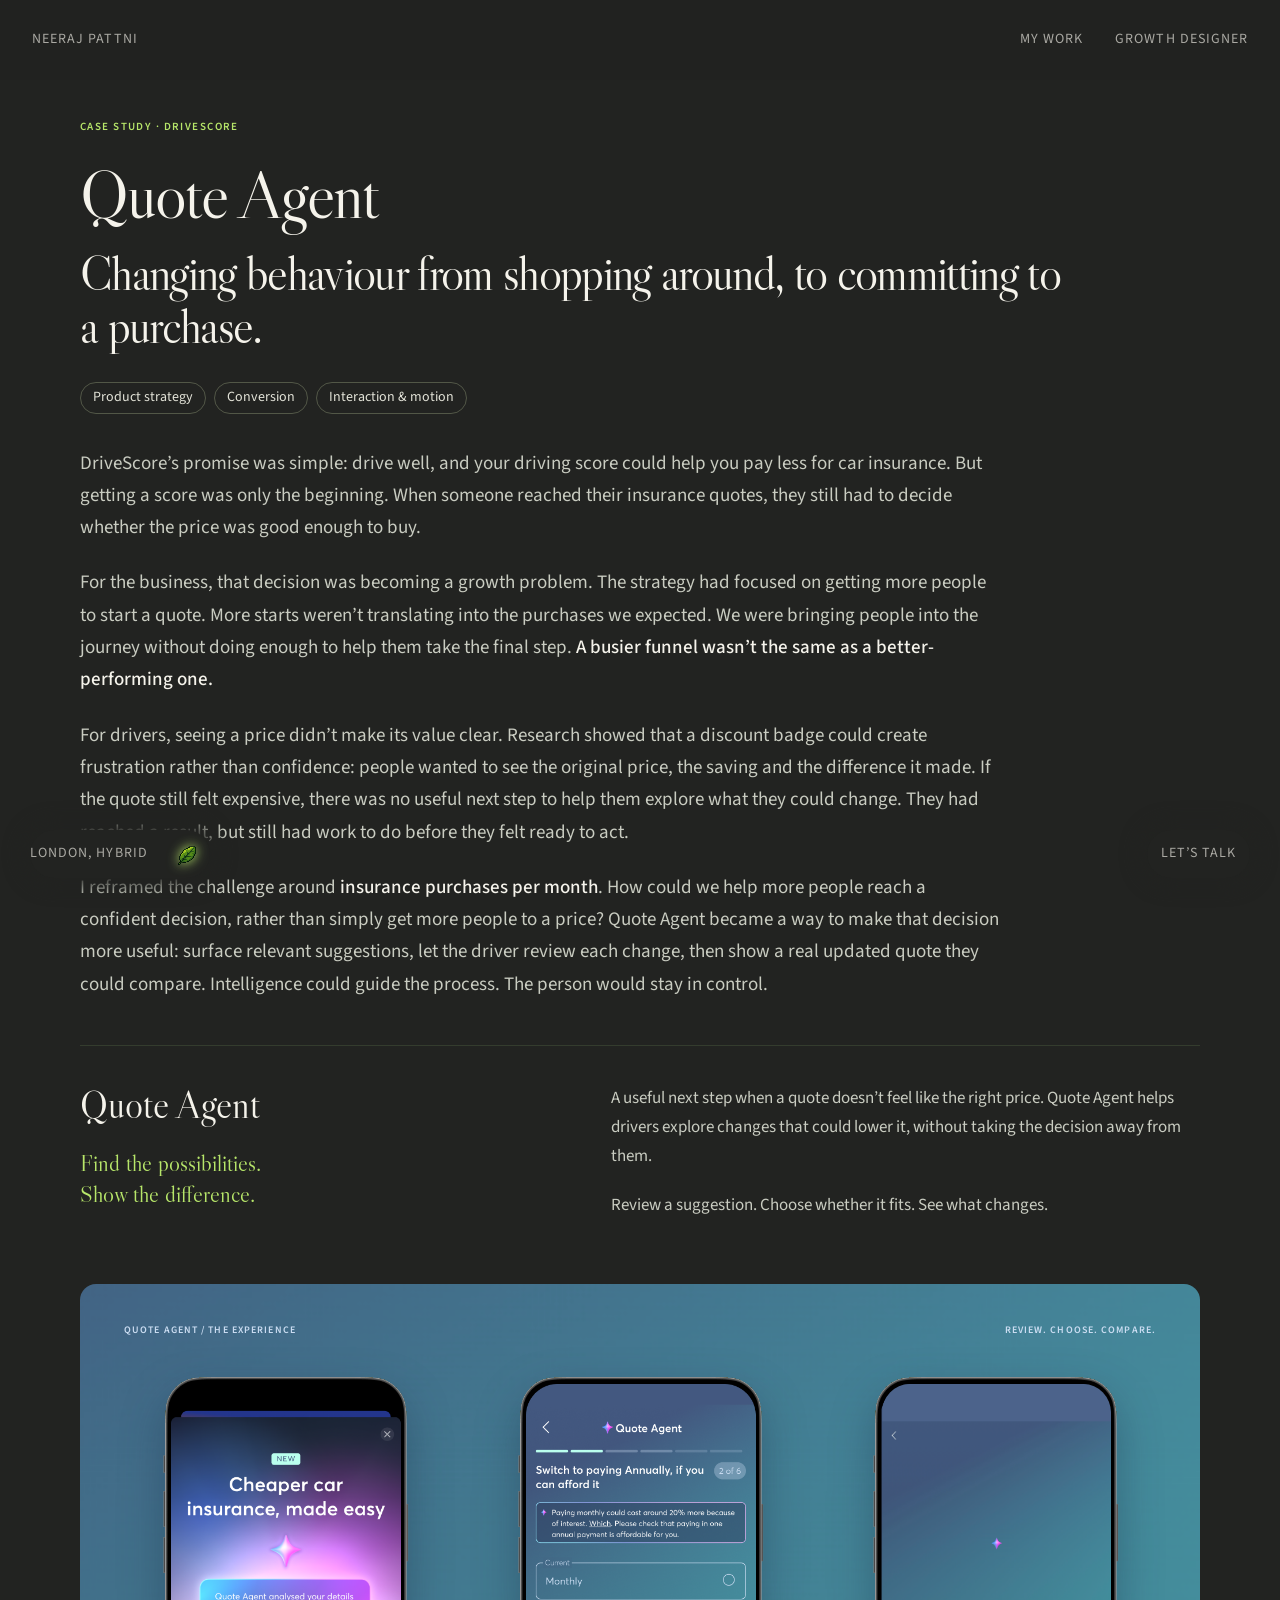
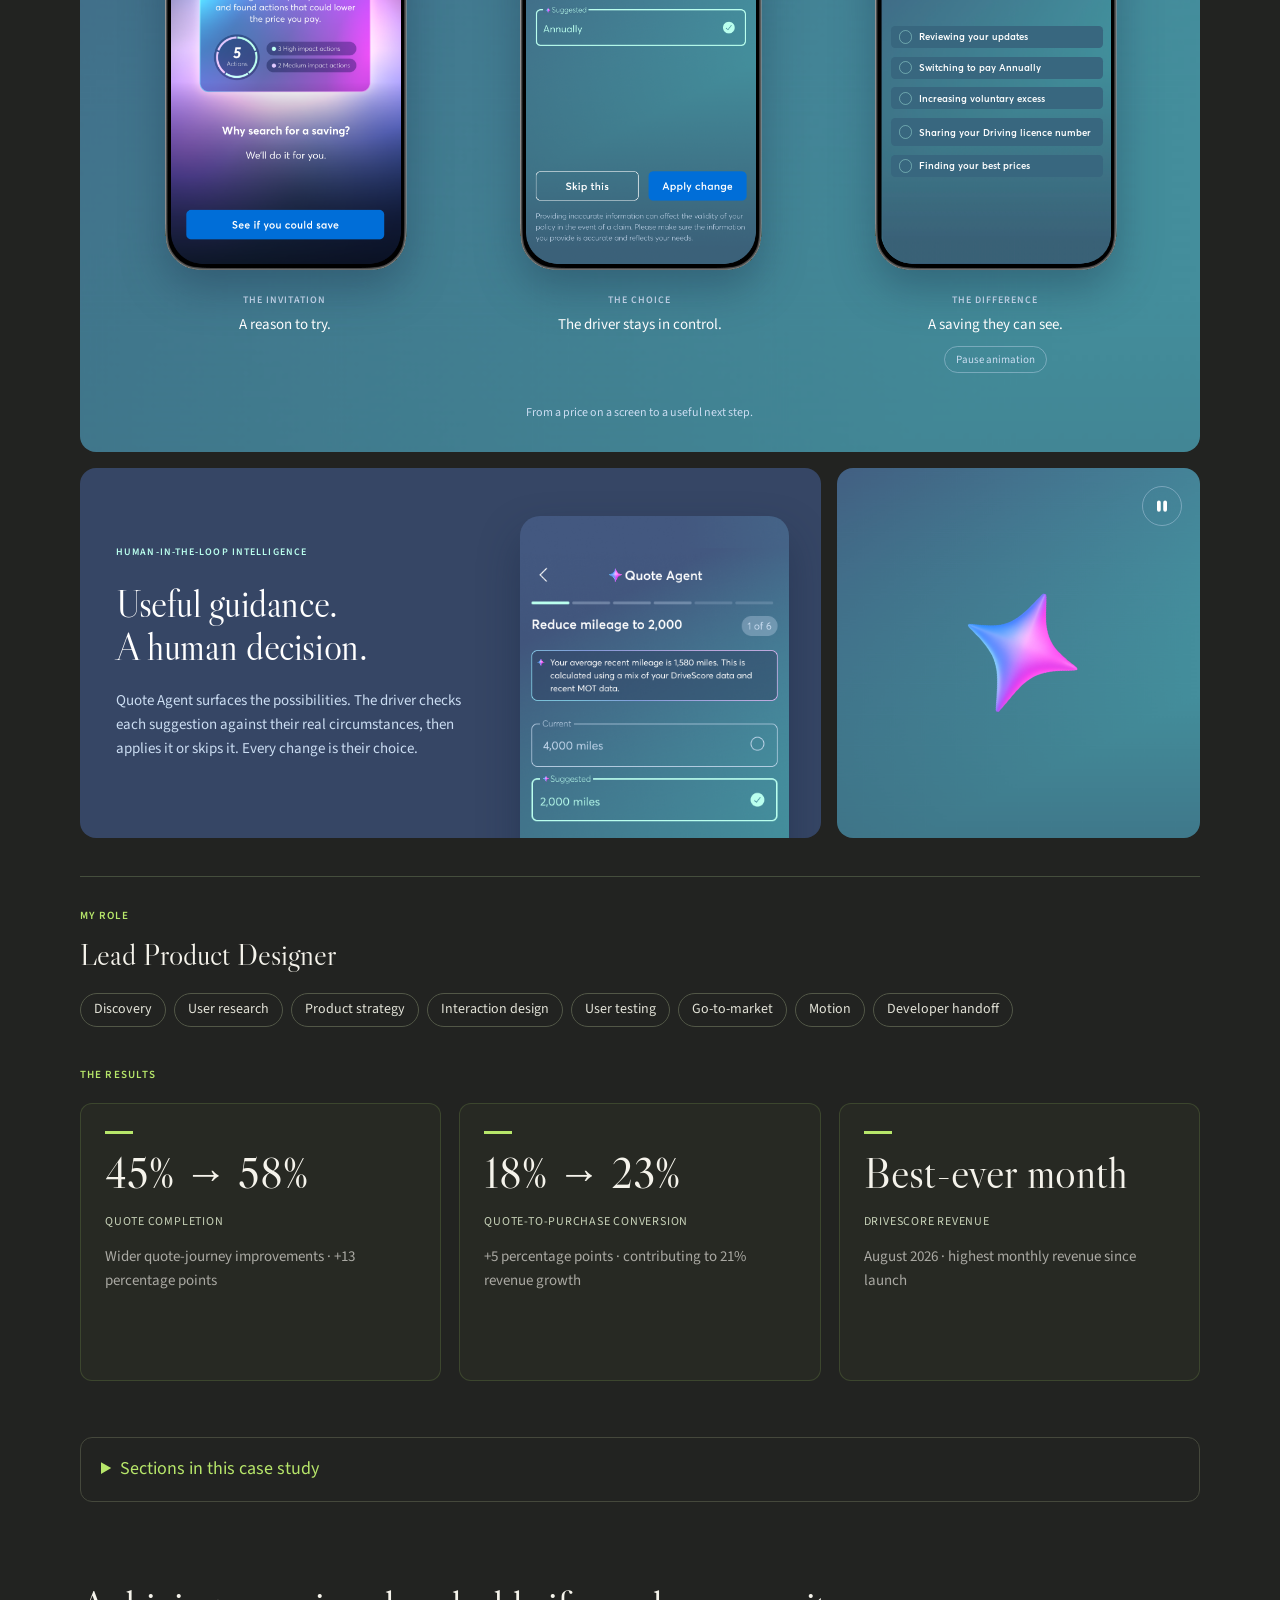
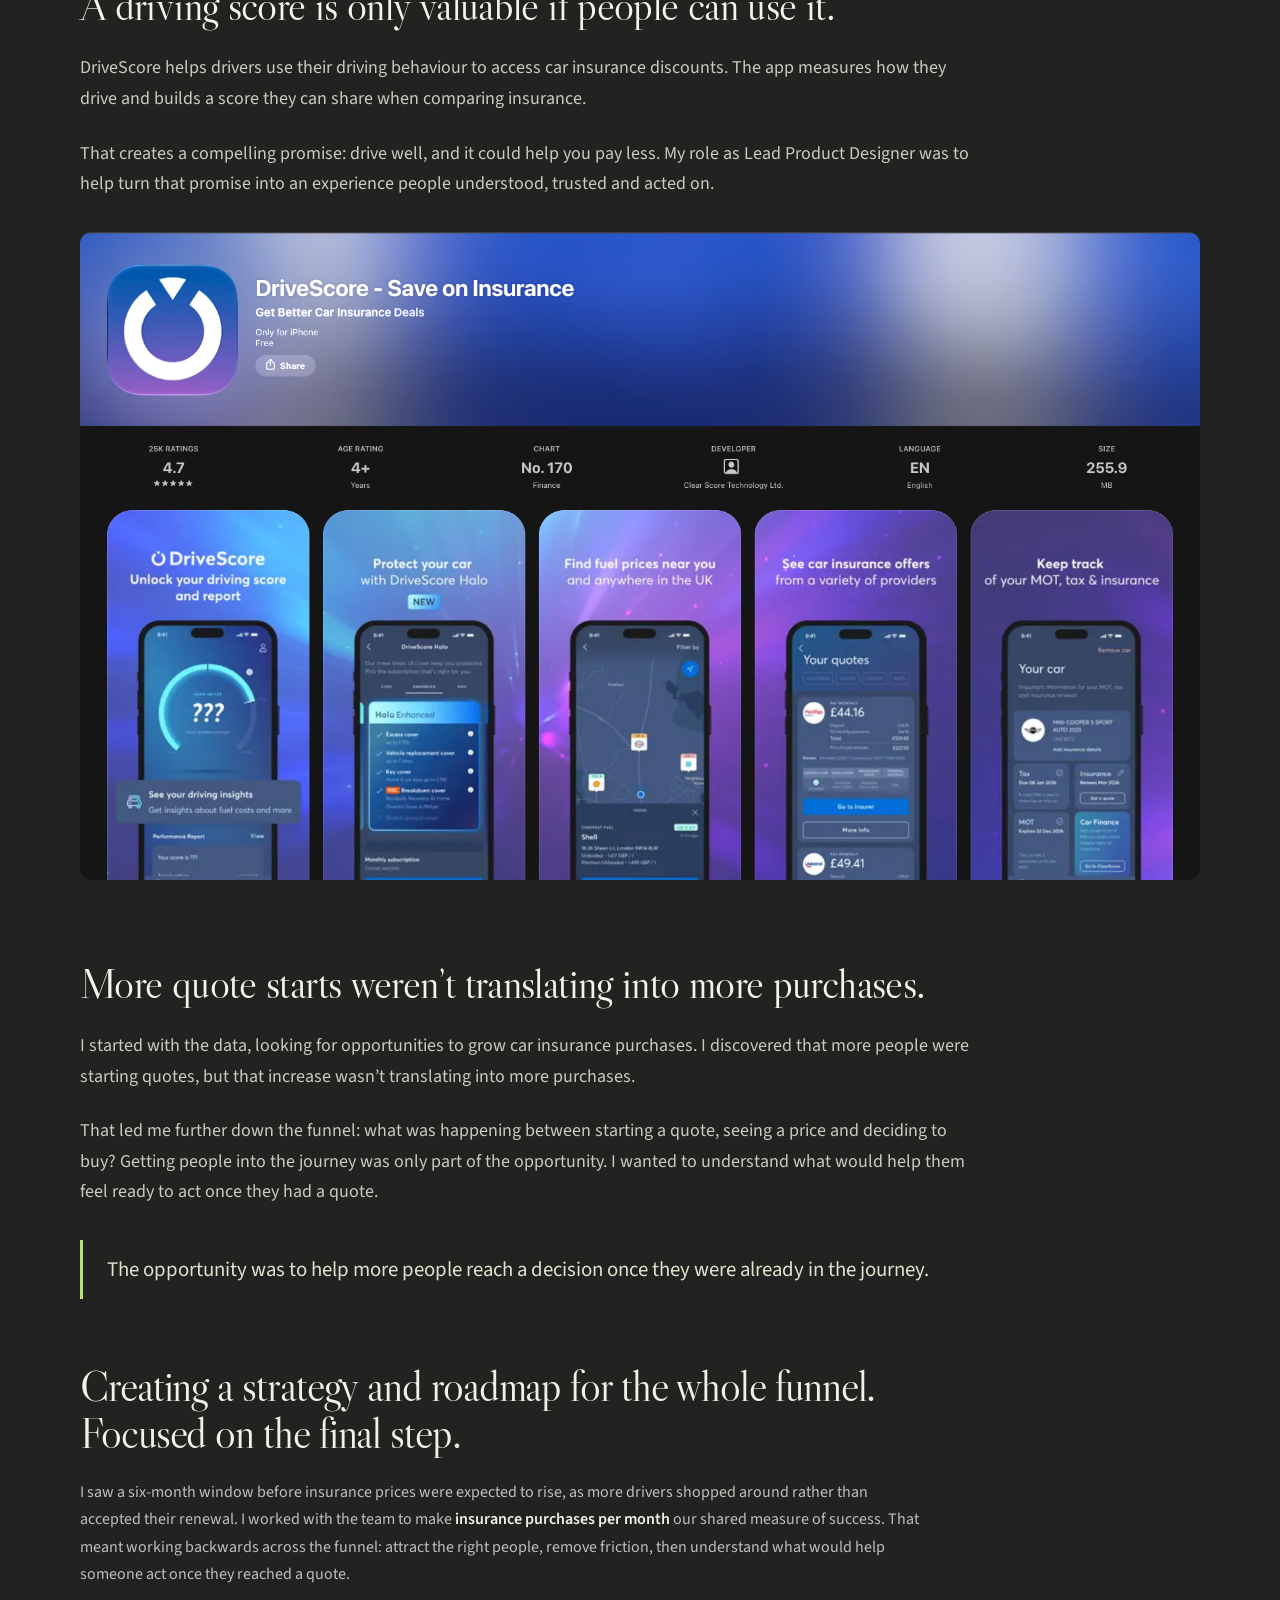
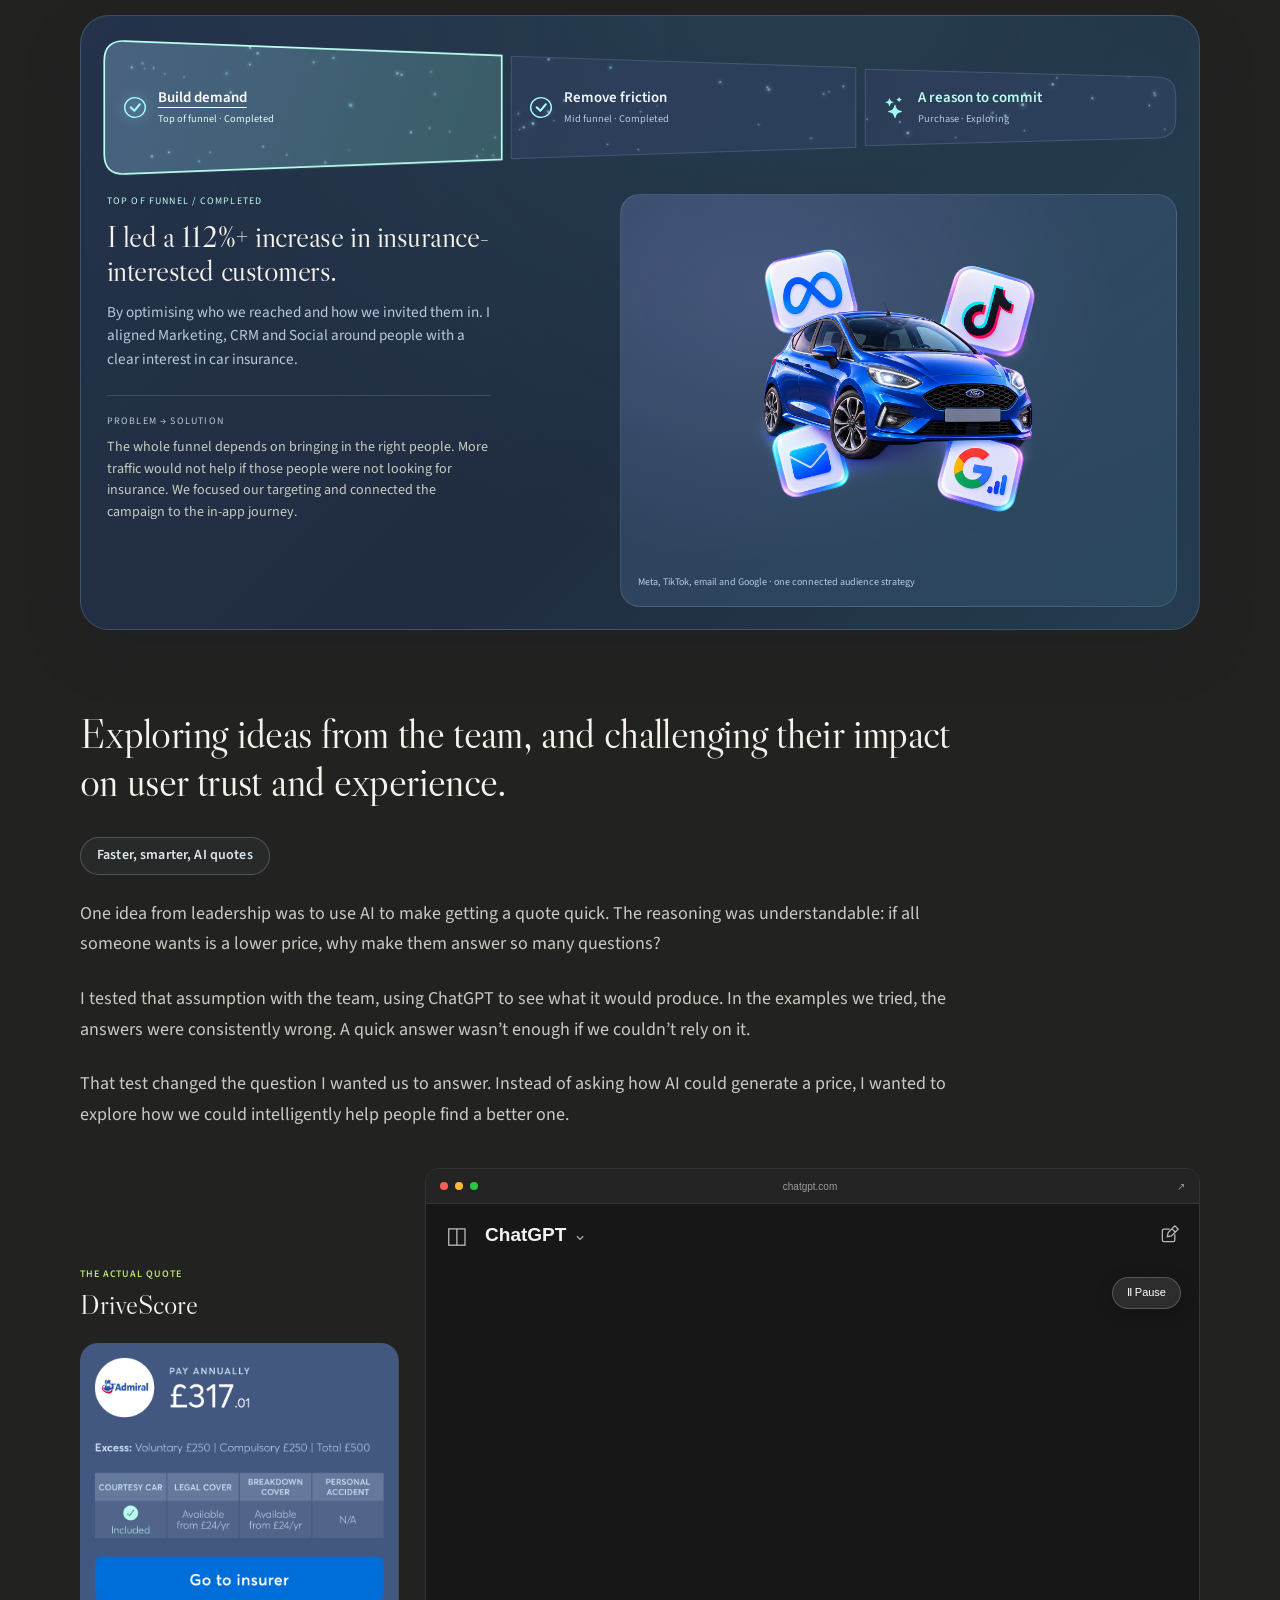
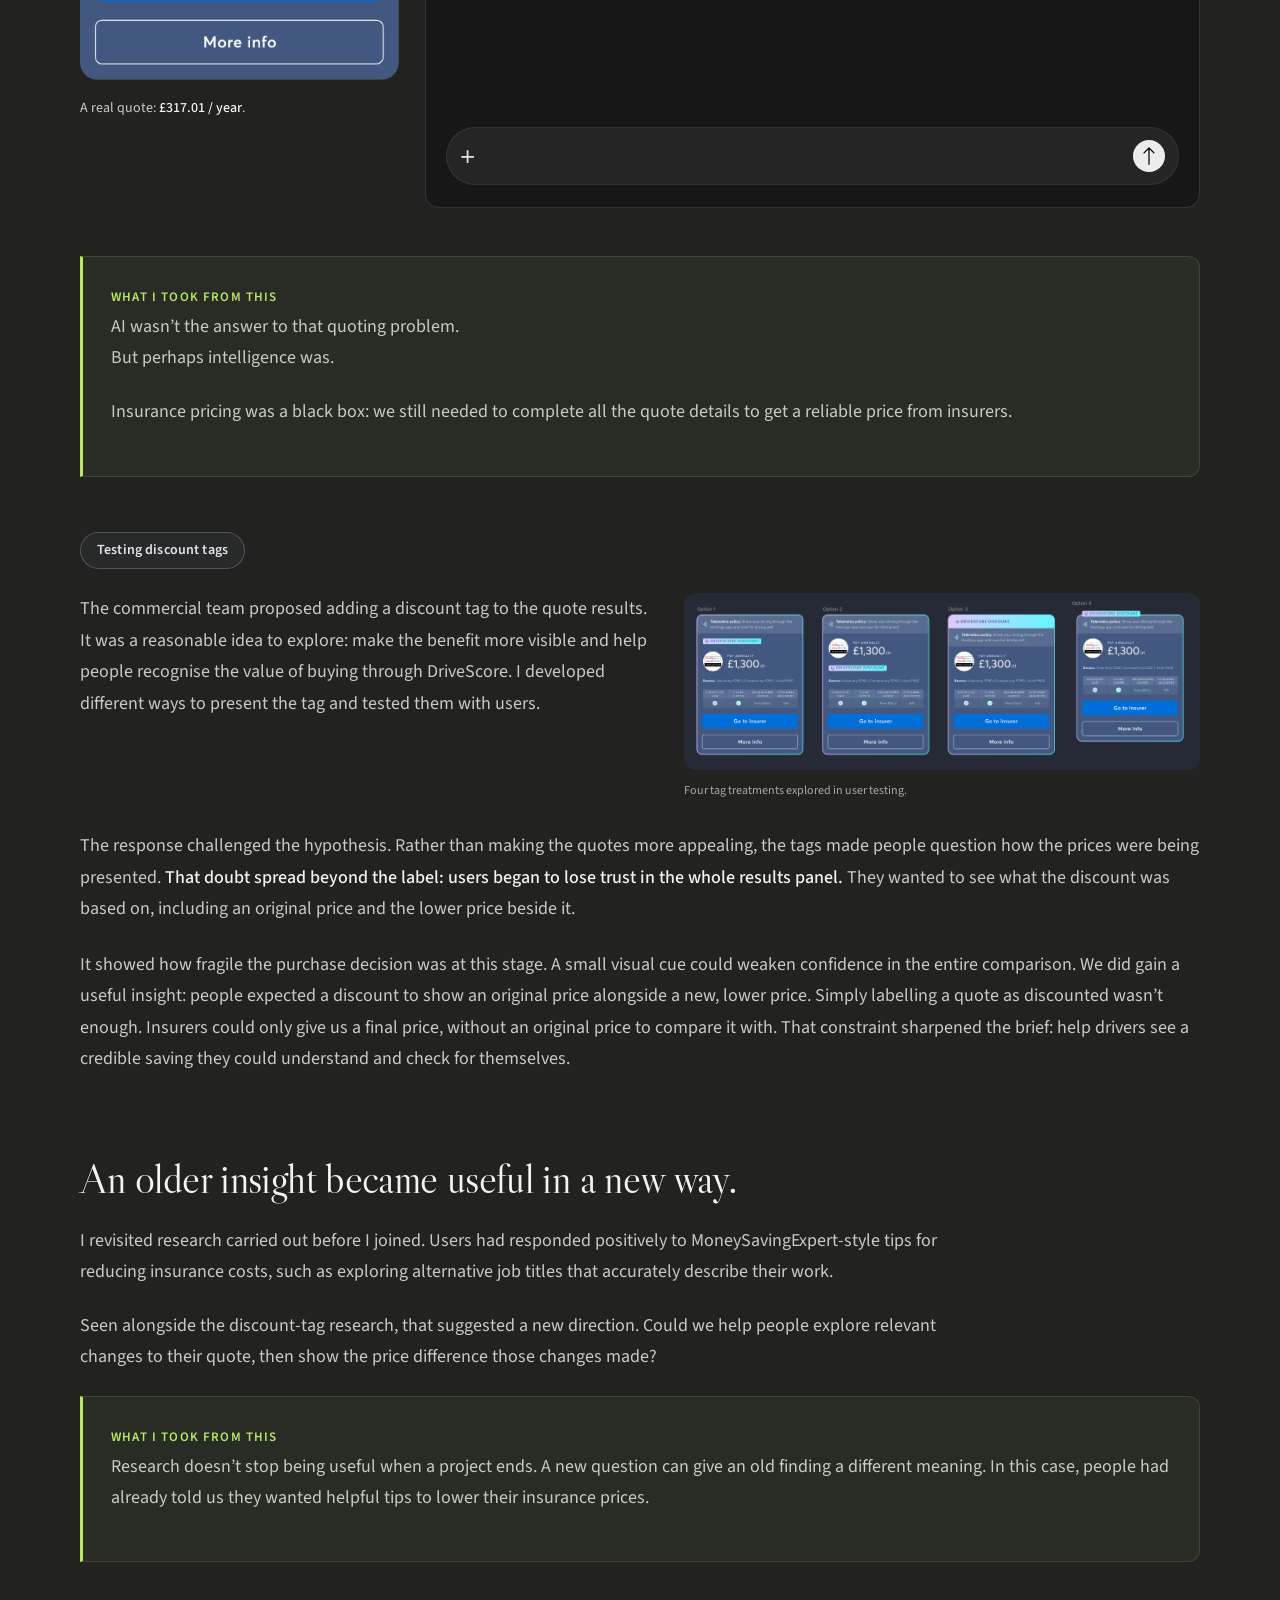
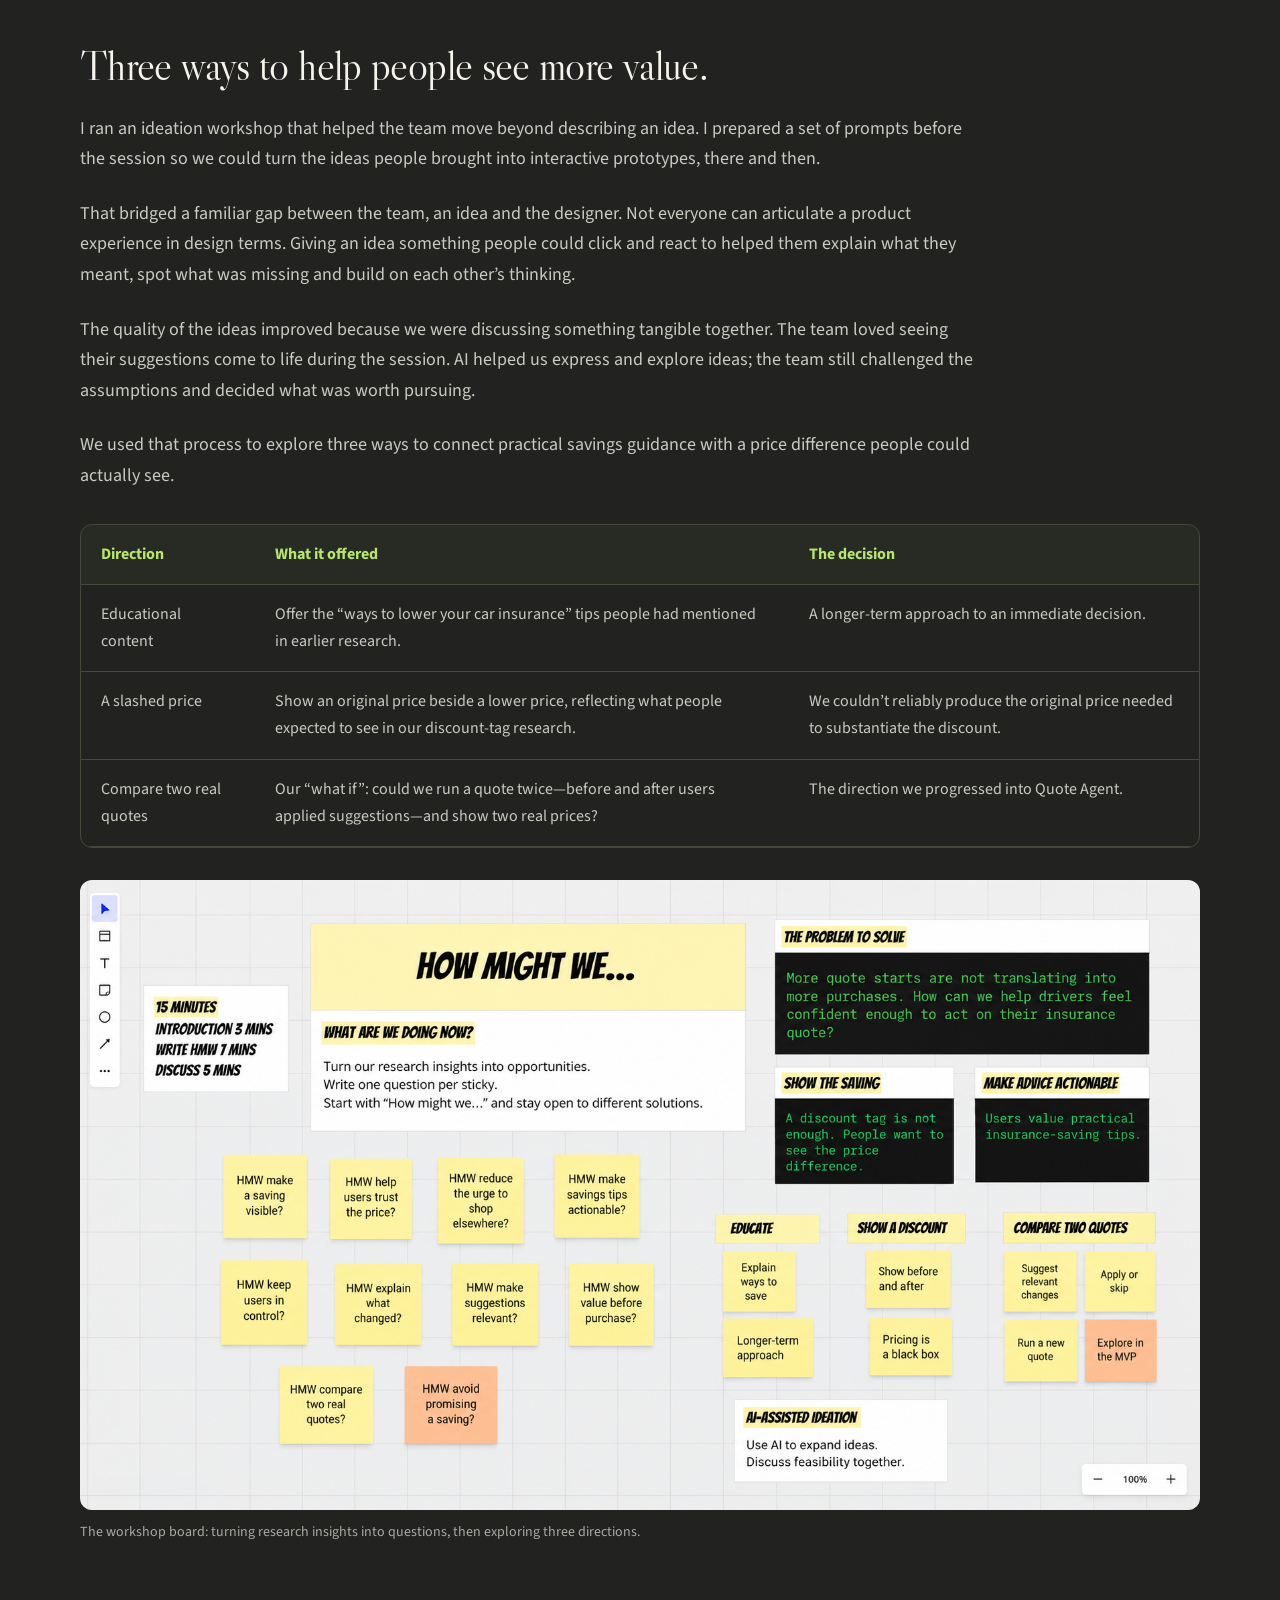
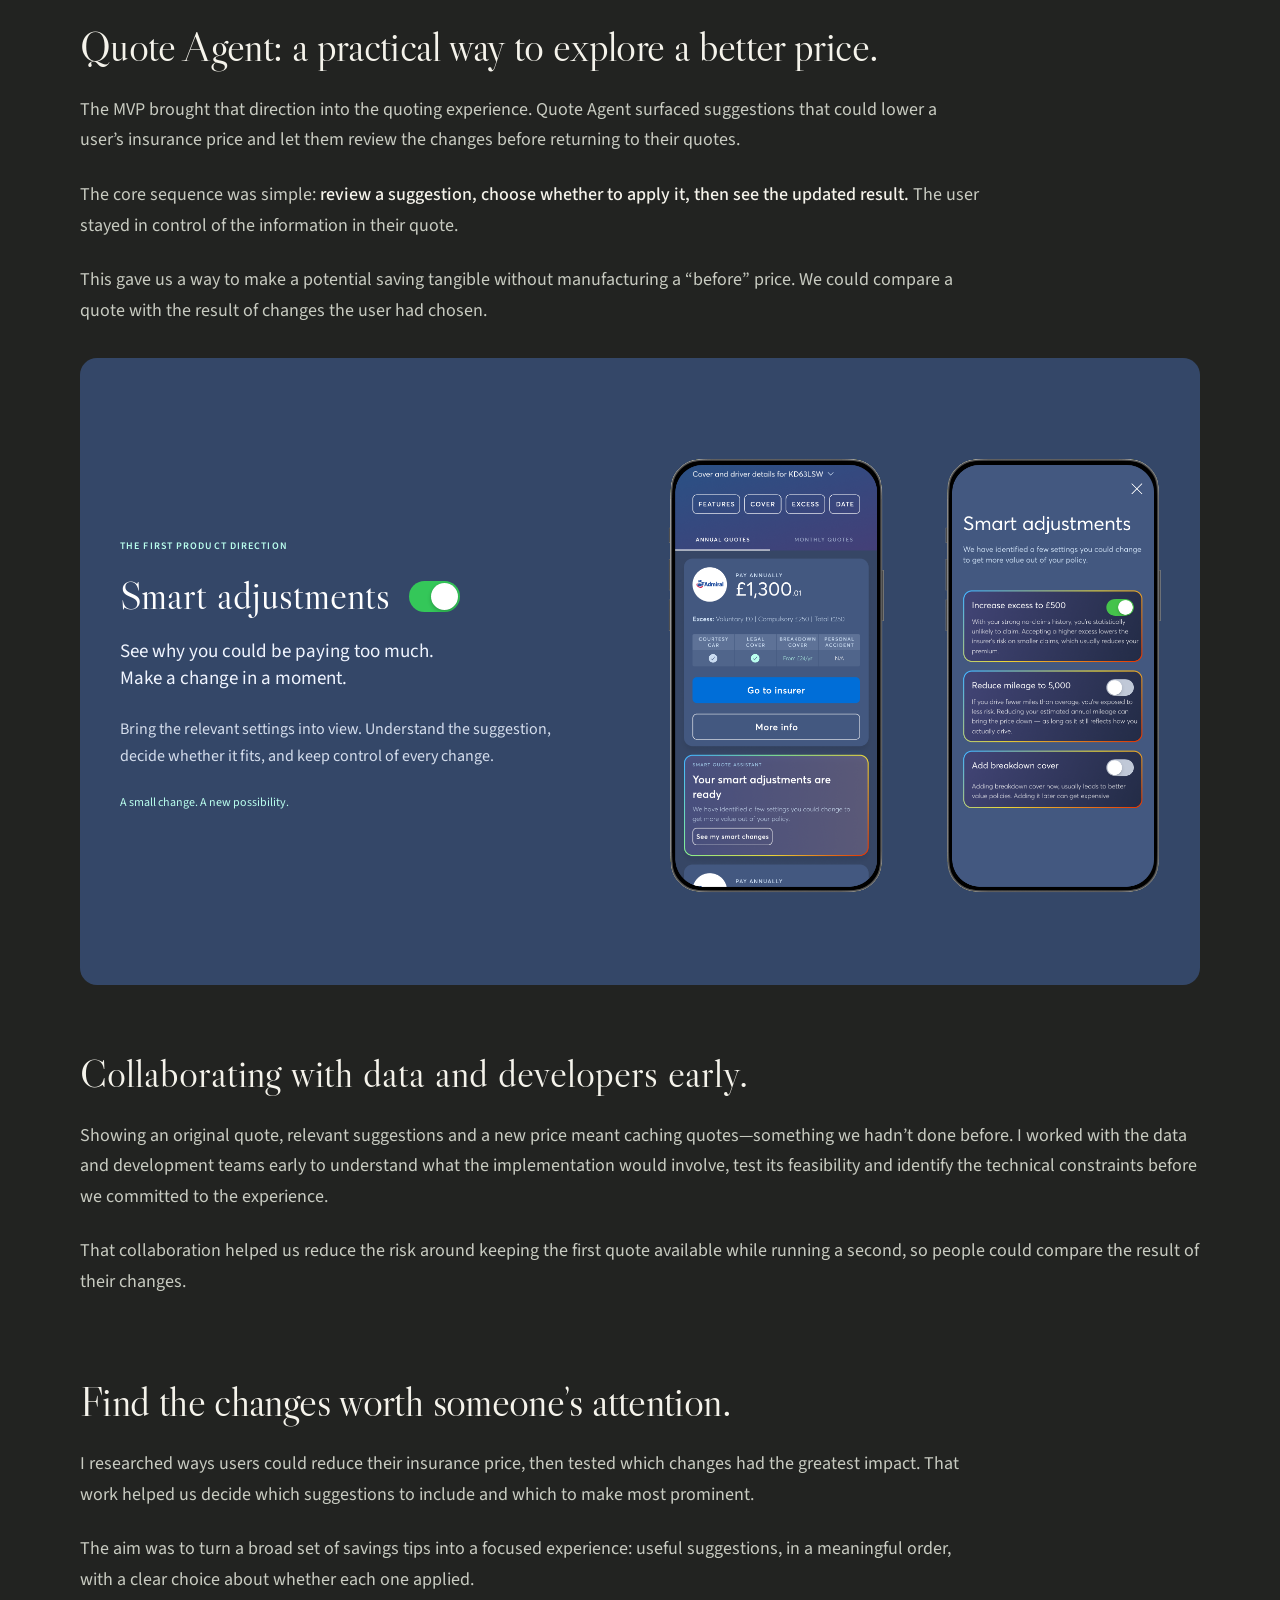
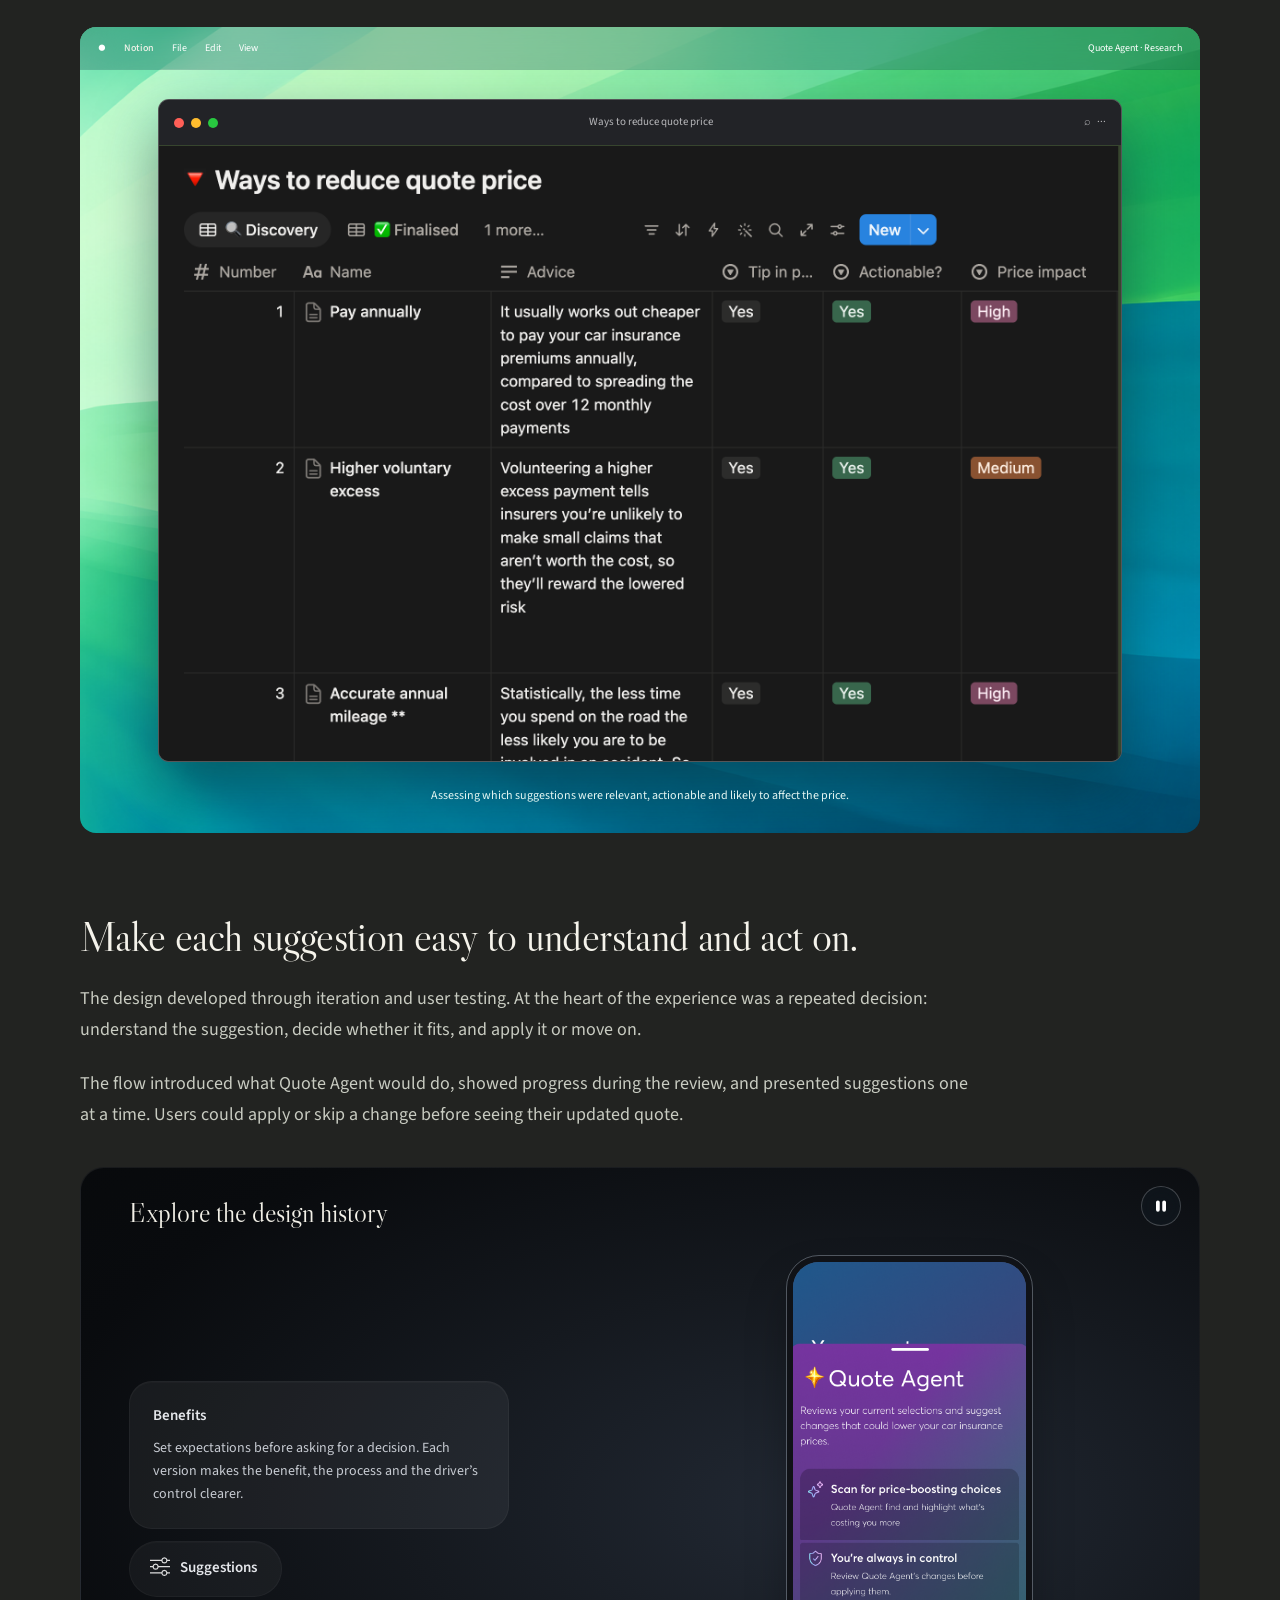
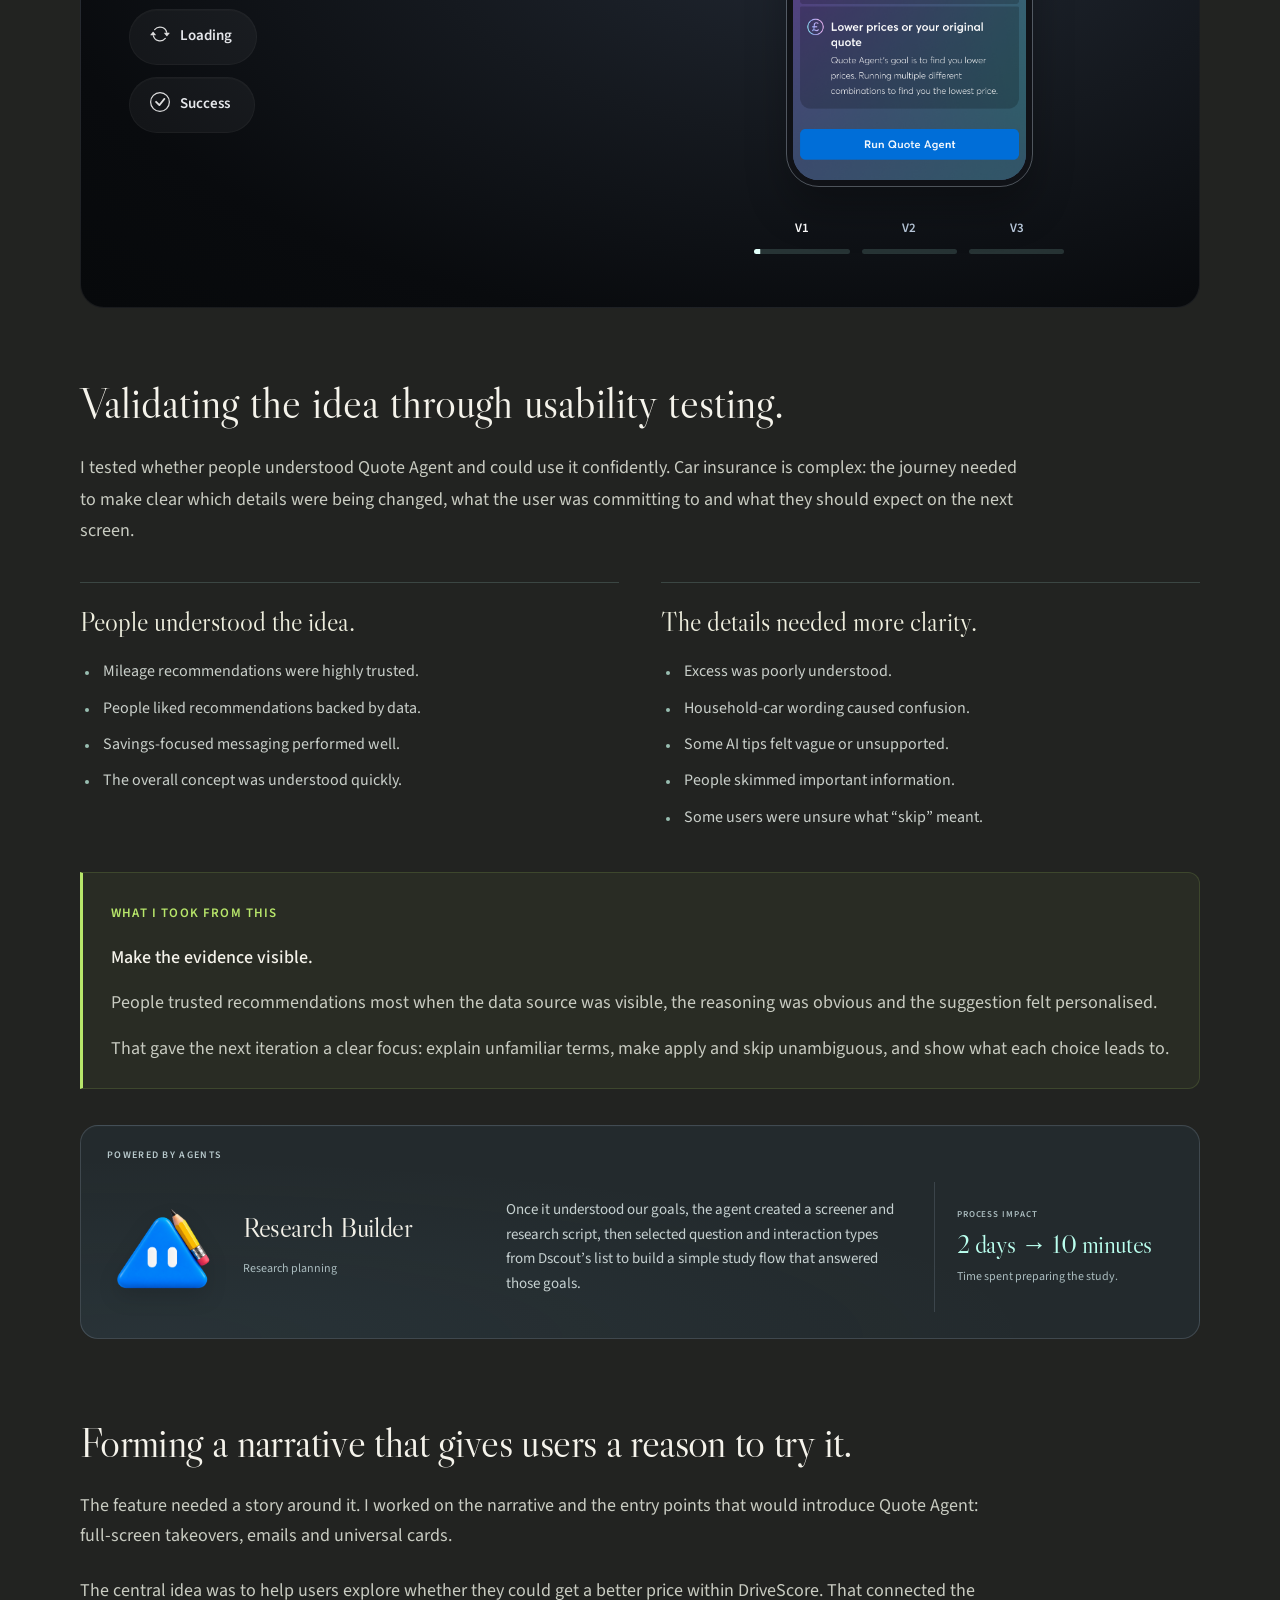
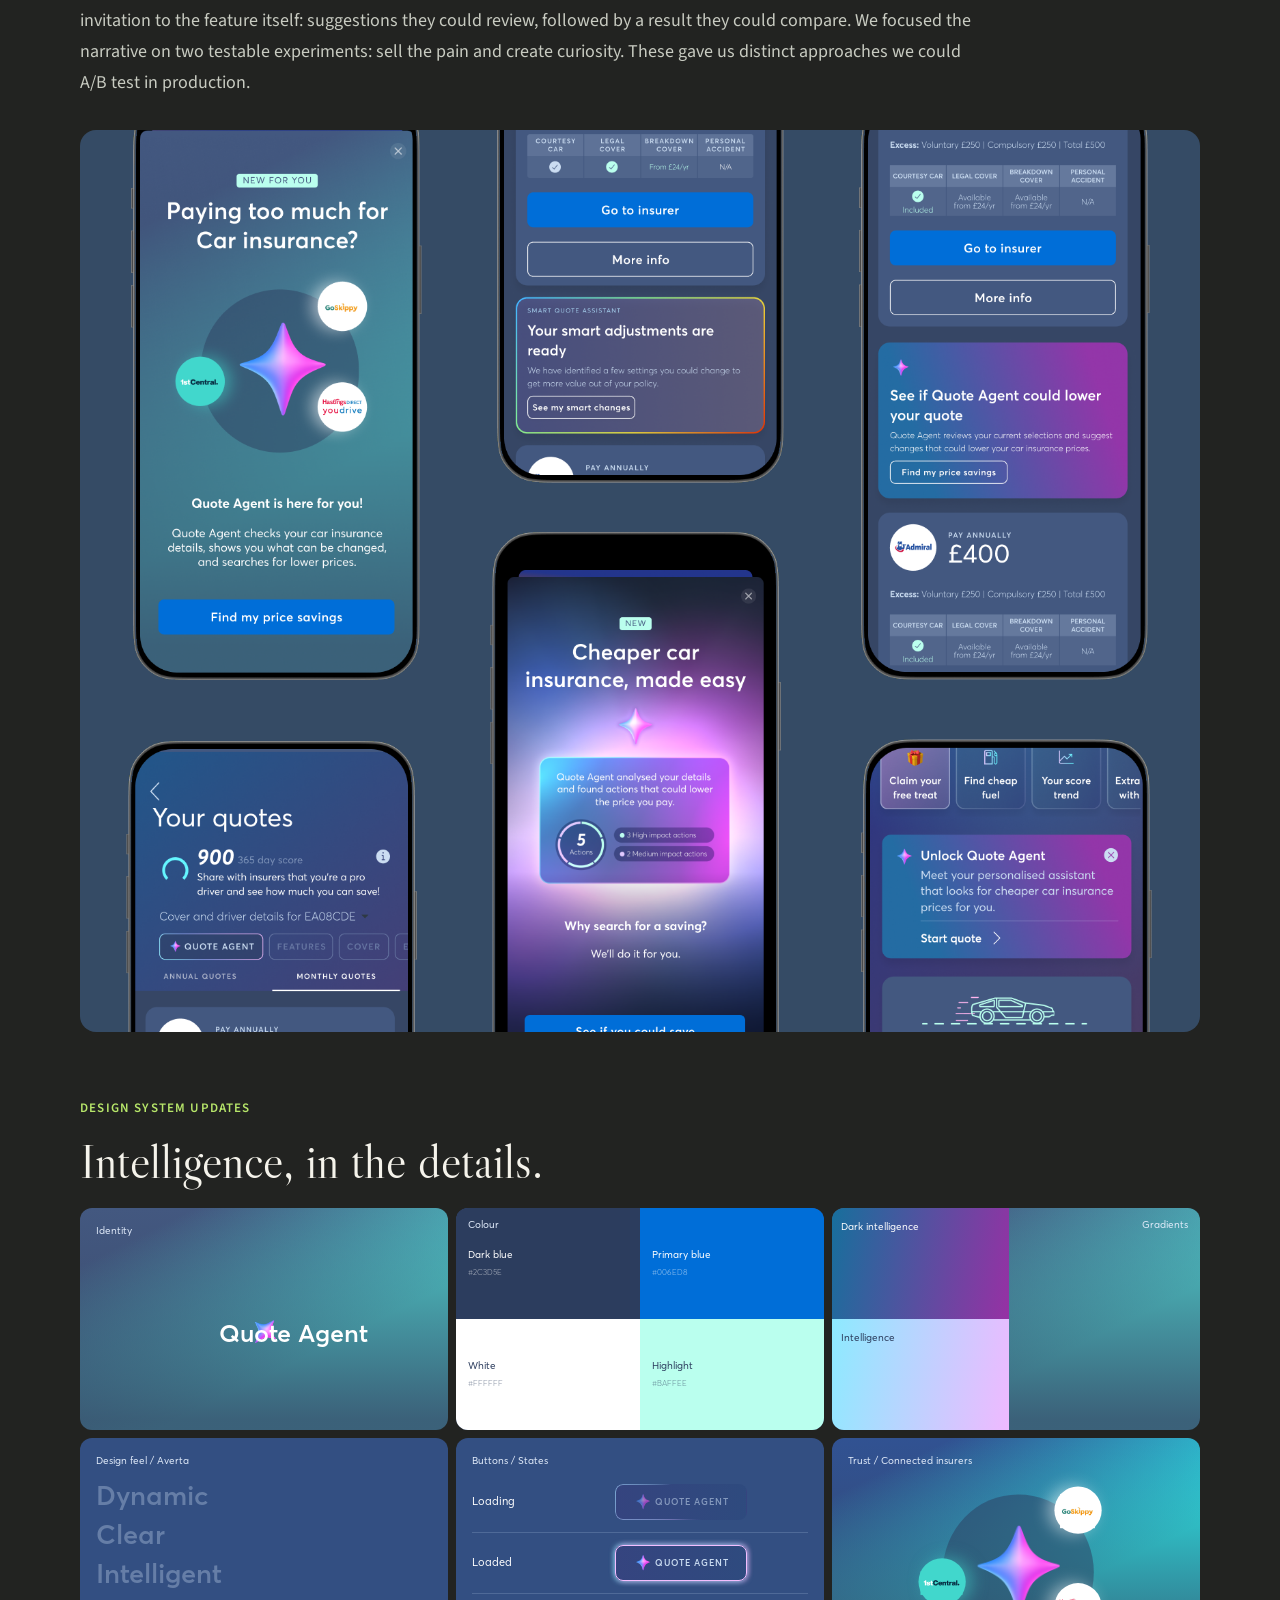
==== commit c7952019: "Refine DriveScore animation and case study controls Sequence the right phone loading states, update " ====
--- a/drivescore.html
+++ b/drivescore.html
@@ -3,7 +3,7 @@
 <title>DriveScore — Quote Agent | Neeraj Pattni</title>
 <meta name="description" content="Designing DriveScore’s Quote Agent to help drivers explore a better insurance price and move from comparing quotes to purchasing a policy.">
 <link rel="stylesheet" href="drivescore-assets/portfolio-fonts.css">
-<link rel="stylesheet" href="drivescore-assets/case-study.css"><script defer src="drivescore-assets/case-study.js"></script><link rel="stylesheet" href="drivescore-assets/drivescore-history.css"><link rel="stylesheet" href="drivescore-assets/playground-history.css"><script defer src="drivescore-assets/playground-history.js"></script><link rel="stylesheet" href="drivescore-assets/quote-agent-placeholders.css"><link rel="stylesheet" href="drivescore-assets/quote-agent-media.css"><script defer src="drivescore-assets/lottie.min.js"></script><script defer src="drivescore-assets/quote-agent-motion.js"></script><link rel="stylesheet" href="drivescore-assets/playground.css"><script src="drivescore-assets/playground.js" defer></script><script src="drivescore-assets/playground-revisions.js" defer></script><link rel="stylesheet" href="drivescore-assets/playground-story.css"><script src="drivescore-assets/playground-story.js" defer></script><link rel="stylesheet" href="drivescore-assets/agent-system.css"><script src="drivescore-assets/agent-system.js" defer></script><link rel="stylesheet" href="drivescore-assets/delivery-combined.css"><script defer src="drivescore-assets/delivery-combined.js"></script><link rel="stylesheet" href="drivescore-assets/imported-strategy.css"><script defer src="drivescore-assets/imported-strategy.js"></script><link rel="stylesheet" href="drivescore-assets/case-study-agents.css"></head>
+<link rel="stylesheet" href="drivescore-assets/case-study.css"><script defer src="drivescore-assets/case-study.js"></script><link rel="stylesheet" href="drivescore-assets/drivescore-history.css"><link rel="stylesheet" href="drivescore-assets/playground-history.css"><script defer src="drivescore-assets/playground-history.js"></script><link rel="stylesheet" href="drivescore-assets/quote-agent-placeholders.css"><link rel="stylesheet" href="drivescore-assets/quote-agent-media.css"><script defer src="drivescore-assets/lottie.min.js"></script><script defer src="drivescore-assets/quote-agent-motion.js"></script><link rel="stylesheet" href="drivescore-assets/playground.css"><script src="drivescore-assets/playground.js" defer></script><script src="drivescore-assets/playground-revisions.js?v=right-phone-1" defer></script><link rel="stylesheet" href="drivescore-assets/playground-story.css"><script src="drivescore-assets/playground-story.js" defer></script><link rel="stylesheet" href="drivescore-assets/agent-system.css"><script src="drivescore-assets/agent-system.js" defer></script><link rel="stylesheet" href="drivescore-assets/delivery-combined.css"><script defer src="drivescore-assets/delivery-combined.js?v=phase-controls-1"></script><link rel="stylesheet" href="drivescore-assets/imported-strategy.css"><script defer src="drivescore-assets/imported-strategy.js"></script><link rel="stylesheet" href="drivescore-assets/case-study-agents.css"><link rel="stylesheet" href="right-phone-revisions.css?v=3"></head>
 <body class="playground-page"><a class="skip-link" href="#case-content">Skip to case study</a>
 <header class="site-header"><a href="index.html">Neeraj Pattni</a><a href="index.html#work">My work</a><span>Growth Designer</span></header>
 <div class="case-layout"><aside class="contents"><p class="eyebrow">In this case study</p><nav aria-label="Case study sections"><a href="#s-326b721e-1557-80a5-9bce-cfc143aa1ef7">Impact</a><a href="#quote-agent-context">A driving score is only valuable if people can use it.</a><a href="#quote-agent-problem">More quote starts weren’t translating into more purchases.</a><a href="#quote-agent-team-ideas">Exploring ideas from the team</a><a href="#quote-agent-research">Testing discount tags</a><a href="#quote-agent-ideation">Three ways to help people see more value.</a><a href="#quote-agent-mvp">Quote Agent: a practical way to explore a better price.</a><a href="#quote-agent-suggestions">Find the changes worth someone’s attention.</a><a href="#quote-agent-iteration">Make each suggestion easy to understand and act on.</a><a href="#quote-agent-usability">Usability testing</a><a href="#quote-agent-narrative">Forming a narrative that gives users a reason to try it.</a><a href="#quote-agent-motion">Making intelligence visible.</a><a href="#quote-agent-handoff">Refining the handoff in code.</a><a href="#quote-agent-delivery">Get value into people’s hands, then build on it.</a><a href="#quote-agent-results">Helping more drivers move from a quote to a purchase.</a><a href="#quote-agent-reflection">What did I learn in this project?</a></nav><a class="all-work" href="index.html#work">Back to My Work</a></aside>
@@ -29,7 +29,7 @@
       <div class="journey-phones">
         <div><button class="image-expand" aria-label="Enlarge Quote Agent introduction"><img src="drivescore-assets/playground-assets/phone-intro.png" alt="Quote Agent invitation: Cheaper car insurance, made easy" width="434" height="868"></button><p><span>The invitation</span>A reason to try.</p></div>
         <div><button class="image-expand" aria-label="Enlarge Quote Agent suggestion"><img src="drivescore-assets/playground-assets/phone-suggestion.png" alt="A suggestion to switch from monthly to annual payment, with apply and skip choices" width="434" height="868"></button><p><span>The choice</span>The driver stays in control.</p></div>
-        <div class="journey-result"><div class="journey-animation-frame"><img class="journey-phone-shell" src="drivescore-assets/playground-assets/phone-saving.png" alt="" width="434" height="868"><div id="journey-animation" class="journey-screen-animation" role="img" aria-label="Quote Agent reviews the changes, finds a £15 annual saving and celebrates with confetti"><img class="journey-poster" src="drivescore-assets/playground-assets/journey-saving-poster.png" alt="" width="552" height="1155"></div></div><p><span>The difference</span>A saving they can see.</p><button id="journey-animation-toggle" class="journey-motion-control" type="button" aria-pressed="false">Pause animation</button></div>
+        <div class="journey-result"><div class="journey-animation-frame"><img class="journey-phone-shell" src="drivescore-assets/playground-assets/phone-saving.png" alt="" width="434" height="868"><div id="journey-animation" class="journey-screen-animation" role="img" aria-label="Quote Agent reviews the changes, finds a £98 annual saving and celebrates with confetti"><img class="journey-poster" src="drivescore-assets/playground-assets/saving-screen-98.png" alt="" width="552" height="1155"></div></div><p><span>The difference</span>A saving they can see.</p><button id="journey-animation-toggle" class="journey-motion-control" type="button" aria-pressed="false">Pause animation</button></div>
       </div>
       <figcaption>From a price on a screen to a useful next step.</figcaption>
     </figure>
@@ -47,7 +47,7 @@
     <section class="impact-section" aria-labelledby="opening-results-title"><h2 id="opening-results-title" class="eyebrow">The results</h2><dl class="impact-grid"><div class="impact-tile"><dd>45% → 58%</dd><dt>Quote completion</dt><p>Wider quote-journey improvements · +13 percentage points</p></div><div class="impact-tile"><dd>18% → 23%</dd><dt>Quote-to-purchase conversion</dt><p>+5 percentage points · contributing to 21% revenue growth</p></div><div class="impact-tile"><dd>Best-ever month</dd><dt>DriveScore revenue</dt><p>August 2026 · highest monthly revenue since launch</p></div></dl></section>
   </section>
 </section>
-<details class="mobile-contents playground-contents"><summary>Explore the story behind it</summary><nav aria-label="Case study sections">
+<details class="mobile-contents playground-contents"><summary>Sections in this case study</summary><nav aria-label="Case study sections">
  <a href="#quote-agent-strategy">The growth strategy</a><a href="#quote-agent-problem">The problem</a><a href="#quote-agent-research">The research</a><a href="#quote-agent-ideation">The direction</a><a href="#quote-agent-iteration">The design</a><a href="#quote-agent-handoff">Try the confetti playground</a><a href="#quote-agent-results">The results</a>
 </nav></details>
 <article class="case-body"><h2 id="quote-agent-context">A driving score is only valuable if people can use it.</h2><p>DriveScore helps drivers use their driving behaviour to access car insurance discounts. The app measures how they drive and builds a score they can share when comparing insurance.</p><p>That creates a compelling promise: drive well, and it could help you pay less. My role as Lead Product Designer was to help turn that promise into an experience people understood, trusted and acted on.</p><figure><button class="image-expand" type="button" aria-label="Enlarge DriveScore App Store screenshot"><img src="drivescore-assets/quote-agent-assets/drivescore-app-store.png" alt="DriveScore App Store listing showing the app and its driving score, Halo, fuel prices, insurance offers and car reminders" width="1660" height="960" loading="lazy" decoding="async"></button></figure><h2 id="quote-agent-problem">More quote starts weren’t translating into more purchases.</h2><p>I started with the data, looking for opportunities to grow car insurance purchases. I discovered that more people were starting quotes, but that increase wasn’t translating into more purchases.</p><p>That led me further down the funnel: what was happening between starting a quote, seeing a price and deciding to buy? Getting people into the journey was only part of the opportunity. I wanted to understand what would help them feel ready to act once they had a quote.</p><blockquote>The opportunity was to help more people reach a decision once they were already in the journey.</blockquote><section id="quote-agent-strategy" class="qa-funnel" aria-label="The wider growth strategy">
@@ -67,9 +67,9 @@
   <div class="chat-composer"><span class="chat-add" aria-hidden="true">+</span><p id="chat-composer-text" aria-label="Animated example prompt"></p><button type="button" id="chat-replay" aria-label="Replay ChatGPT test" title="Replay test"><img class="chat-send-symbol" src="drivescore-assets/ui-icons/arrow-up.svg" width="20" height="20" alt=""><img class="chat-stop-symbol" src="drivescore-assets/ui-icons/square-fill.svg" width="12" height="12" alt=""></button></div>
   
  </div>
-</section><aside class="insight ai-test-insight"><span class="eyebrow">What I took from this</span><p>AI wasn’t the answer to that quoting problem.<br>But perhaps intelligence was.</p><p>Insurance pricing was a black box: we still needed to complete all the quote details to get a reliable price from insurers.</p></aside><section class="tested-ideas" id="quote-agent-research" aria-labelledby="tested-ideas-title"><h3 id="tested-ideas-title" class="case-topic-pill">Testing discount tags</h3><div class="tested-ideas-top"><div class="tested-ideas-copy"><p>The commercial team proposed adding a discount tag to the quote results. It was a reasonable idea to explore: make the benefit more visible and help people recognise the value of buying through DriveScore. I developed different ways to present the tag and tested them with users.</p></div><figure class="discount-tag-designs"><button class="image-expand" type="button" aria-label="Enlarge four discount-tag designs tested with users"><img src="drivescore-assets/playground-assets/discount-tag-explorations.png" width="2388" height="818" alt="Four ways of adding a DriveScore discount tag to the same insurance quote: above the price, below the price, in a header and on the card border" loading="lazy" decoding="async"></button><figcaption>Four tag treatments explored in user testing.</figcaption></figure></div><div class="tested-ideas-findings"><p>The response challenged the hypothesis. Rather than making the quotes more appealing, the tags made people question how the prices were being presented. <strong>That doubt spread beyond the label: users began to lose trust in the whole results panel.</strong> They wanted to see what the discount was based on, including an original price and the lower price beside it.</p><p>It showed how fragile the purchase decision was at this stage. A small visual cue could weaken confidence in the entire comparison. We did gain a useful insight: people expected a discount to show an original price alongside a new, lower price. Simply labelling a quote as discounted wasn’t enough. Insurers could only give us a final price, without an original price to compare it with. That constraint sharpened the brief: help drivers see a credible saving they could understand and check for themselves.</p></div></section><h2 id="quote-agent-older-insight">An older insight became useful in a new way.</h2><p>I revisited research carried out before I joined. Users had responded positively to MoneySavingExpert-style tips for reducing insurance costs, such as exploring alternative job titles that accurately describe their work.</p><p>Seen alongside the discount-tag research, that suggested a new direction. Could we help people explore relevant changes to their quote, then show the price difference those changes made?</p><aside class="insight"><span class="eyebrow">What I took from this</span><p>Research doesn’t stop being useful when a project ends. A new question can give an old finding a different meaning. In this case, people had already told us they wanted helpful tips to lower their insurance prices.</p></aside><h2 id="quote-agent-ideation">Three ways to help people see more value.</h2><p>I ran an ideation workshop that helped the team move beyond describing an idea. I prepared a set of prompts before the session so we could turn the ideas people brought into interactive prototypes, there and then.</p><p>That bridged a familiar gap between the team, an idea and the designer. Not everyone can articulate a product experience in design terms. Giving an idea something people could click and react to helped them explain what they meant, spot what was missing and build on each other’s thinking.</p><p>The quality of the ideas improved because we were discussing something tangible together. The team loved seeing their suggestions come to life during the session. AI helped us express and explore ideas; the team still challenged the assumptions and decided what was worth pursuing.</p><p>We used that process to explore three ways to connect practical savings guidance with a price difference people could actually see.</p><div class="table-wrap"><table><thead><tr><th>Direction</th><th>What it offered</th><th>The decision</th></tr></thead><tbody><tr><td>Educational content</td><td>Offer the “ways to lower your car insurance” tips people had mentioned in earlier research.</td><td>A longer-term approach to an immediate decision.</td></tr><tr><td>A slashed price</td><td>Show an original price beside a lower price, reflecting what people expected to see in our discount-tag research.</td><td>We couldn’t reliably produce the original price needed to substantiate the discount.</td></tr><tr><td>Compare two real quotes</td><td>Our “what if”: could we run a quote twice—before and after users applied suggestions—and show two real prices?</td><td>The direction we progressed into Quote Agent.</td></tr></tbody></table></div><figure><button class="image-expand" type="button" aria-label="Enlarge Quote Agent workshop board"><img src="drivescore-assets/playground-assets/quote-agent-workshop.png" alt="Miro workshop board with how-might-we questions and three directions: education, showing a discount, and comparing two quotes" width="1672" height="941" loading="lazy" decoding="async"></button><figcaption>The workshop board: turning research insights into questions, then exploring three directions.</figcaption></figure><h2 id="quote-agent-mvp">Quote Agent: a practical way to explore a better price.</h2><p>The MVP brought that direction into the quoting experience. Quote Agent surfaced suggestions that could lower a user’s insurance price and let them review the changes before returning to their quotes.</p><p>The core sequence was simple: <strong>review a suggestion, choose whether to apply it, then see the updated result.</strong> The user stayed in control of the information in their quote.</p><p>This gave us a way to make a potential saving tangible without manufacturing a “before” price. We could compare a quote with the result of changes the user had chosen.</p><figure id="smart-adjustments" class="smart-adjustments editorial-feature"><div class="smart-copy"><span class="tile-kicker">The first product direction</span><h3>Smart adjustments <button type="button" id="smart-toggle" role="switch" aria-checked="false" aria-label="Preview smart adjustments"><span></span></button></h3><p class="smart-lead">See why you could be paying too much.<br>Make a change in a moment.</p><p>Bring the relevant settings into view. Understand the suggestion, decide whether it fits, and keep control of every change.</p><span id="smart-state" class="smart-state">A small change. A new possibility.</span></div><button class="image-expand smart-phones" type="button" aria-label="Enlarge Smart adjustments screens"><img src="drivescore-assets/playground-assets/smart-adjustments-phones.png" width="1640" height="1080" alt="Smart adjustments entry point and suggested changes in the app" loading="lazy"></button></figure><section id="quote-agent-feasibility" aria-labelledby="feasibility-title"><h2 id="feasibility-title">Collaborating with data and developers early.</h2><p>Showing an original quote, relevant suggestions and a new price meant caching quotes—something we hadn’t done before. I worked with the data and development teams early to understand what the implementation would involve, test its feasibility and identify the technical constraints before we committed to the experience.</p><p>That collaboration helped us reduce the risk around keeping the first quote available while running a second, so people could compare the result of their changes.</p></section><h2 id="quote-agent-suggestions">Find the changes worth someone’s attention.</h2><p>I researched ways users could reduce their insurance price, then tested which changes had the greatest impact. That work helped us decide which suggestions to include and which to make most prominent.</p><p>The aim was to turn a broad set of savings tips into a focused experience: useful suggestions, in a meaningful order, with a clear choice about whether each one applied.</p><figure id="savings-research" class="research-desktop"><div class="desktop-menu" aria-hidden="true"><b>●</b><strong>Notion</strong><span>File</span><span>Edit</span><span>View</span><span class="desktop-time">Quote Agent · Research</span></div><div class="research-window"><div class="research-window-chrome"><span class="window-lights" aria-hidden="true"><i></i><i></i><i></i></span><span>Ways to reduce quote price</span><span aria-hidden="true">⌕ &nbsp; ···</span></div><button class="image-expand" type="button" aria-label="Enlarge Research table of ways to reduce quote prices"><img src="drivescore-assets/playground-assets/savings-research-table.png" alt="Notion research table comparing savings suggestions, actionability and price impact" width="1043" height="668" loading="lazy"></button></div><figcaption>Assessing which suggestions were relevant, actionable and likely to affect the price.</figcaption></figure><h2 id="quote-agent-iteration">Make each suggestion easy to understand and act on.</h2><p>The design developed through iteration and user testing. At the heart of the experience was a repeated decision: understand the suggestion, decide whether it fits, and apply it or move on.</p><p>The flow introduced what Quote Agent would do, showed progress during the review, and presented suggestions one at a time. Users could apply or skip a change before seeing their updated quote.</p><section id="design-history" aria-label="Quote Agent screens">
+</section><aside class="insight ai-test-insight"><span class="eyebrow">What I took from this</span><p>AI wasn’t the answer to that quoting problem.<br>But perhaps intelligence was.</p><p>Insurance pricing was a black box: we still needed to complete all the quote details to get a reliable price from insurers.</p></aside><section class="tested-ideas" id="quote-agent-research" aria-labelledby="tested-ideas-title"><h3 id="tested-ideas-title" class="case-topic-pill">Testing discount tags</h3><div class="tested-ideas-top"><div class="tested-ideas-copy"><p>The commercial team proposed adding a discount tag to the quote results. It was a reasonable idea to explore: make the benefit more visible and help people recognise the value of buying through DriveScore. I developed different ways to present the tag and tested them with users.</p></div><figure class="discount-tag-designs"><button class="image-expand" type="button" aria-label="Enlarge four discount-tag designs tested with users"><img src="drivescore-assets/playground-assets/discount-tag-explorations.png" width="2388" height="818" alt="Four ways of adding a DriveScore discount tag to the same insurance quote: above the price, below the price, in a header and on the card border" loading="lazy" decoding="async"></button><figcaption>Four tag treatments explored in user testing.</figcaption></figure></div><div class="tested-ideas-findings"><p>The response challenged the hypothesis. Rather than making the quotes more appealing, the tags made people question how the prices were being presented. <strong>That doubt spread beyond the label: users began to lose trust in the whole results panel.</strong> They wanted to see what the discount was based on, including an original price and the lower price beside it.</p><p>It showed how fragile the purchase decision was at this stage. A small visual cue could weaken confidence in the entire comparison. We did gain a useful insight: people expected a discount to show an original price alongside a new, lower price. Simply labelling a quote as discounted wasn’t enough. Insurers could only give us a final price, without an original price to compare it with. That constraint sharpened the brief: help drivers see a credible saving they could understand and check for themselves.</p></div></section><h2 id="quote-agent-older-insight">An older insight became useful in a new way.</h2><p>I revisited research carried out before I joined. Users had responded positively to MoneySavingExpert-style tips for reducing insurance costs, such as exploring alternative job titles that accurately describe their work.</p><p>Seen alongside the discount-tag research, that suggested a new direction. Could we help people explore relevant changes to their quote, then show the price difference those changes made?</p><aside class="insight"><span class="eyebrow">What I took from this</span><p>Research doesn’t stop being useful when a project ends. A new question can give an old finding a different meaning. In this case, people had already told us they wanted helpful tips to lower their insurance prices.</p></aside><h2 id="quote-agent-ideation">Three ways to help people see more value.</h2><p>I ran an ideation workshop that helped the team move beyond describing an idea. I prepared a set of prompts before the session so we could turn the ideas people brought into interactive prototypes, there and then.</p><p>That bridged a familiar gap between the team, an idea and the designer. Not everyone can articulate a product experience in design terms. Giving an idea something people could click and react to helped them explain what they meant, spot what was missing and build on each other’s thinking.</p><p>The quality of the ideas improved because we were discussing something tangible together. The team loved seeing their suggestions come to life during the session. AI helped us express and explore ideas; the team still challenged the assumptions and decided what was worth pursuing.</p><p>We used that process to explore three ways to connect practical savings guidance with a price difference people could actually see.</p><div class="table-wrap"><table><thead><tr><th>Direction</th><th>What it offered</th><th>The decision</th></tr></thead><tbody><tr><td>Educational content</td><td>Offer the “ways to lower your car insurance” tips people had mentioned in earlier research.</td><td>A longer-term approach to an immediate decision.</td></tr><tr><td>A slashed price</td><td>Show an original price beside a lower price, reflecting what people expected to see in our discount-tag research.</td><td>We couldn’t reliably produce the original price needed to substantiate the discount.</td></tr><tr><td>Compare two real quotes</td><td>Our “what if”: could we run a quote twice—before and after users applied suggestions—and show two real prices?</td><td>The direction we progressed into Quote Agent.</td></tr></tbody></table></div><figure><button class="image-expand" type="button" aria-label="Enlarge Quote Agent workshop board"><img src="drivescore-assets/playground-assets/quote-agent-workshop.png" alt="Miro workshop board with how-might-we questions and three directions: education, showing a discount, and comparing two quotes" width="1672" height="941" loading="lazy" decoding="async"></button><figcaption>The workshop board: turning research insights into questions, then exploring three directions.</figcaption></figure><h2 id="quote-agent-mvp">Quote Agent: a practical way to explore a better price.</h2><p>The MVP brought that direction into the quoting experience. Quote Agent surfaced suggestions that could lower a user’s insurance price and let them review the changes before returning to their quotes.</p><p>The core sequence was simple: <strong>review a suggestion, choose whether to apply it, then see the updated result.</strong> The user stayed in control of the information in their quote.</p><p>This gave us a way to make a potential saving tangible without manufacturing a “before” price. We could compare a quote with the result of changes the user had chosen.</p><figure id="smart-adjustments" class="smart-adjustments editorial-feature"><div class="smart-copy"><span class="tile-kicker">The first product direction</span><h3>Smart adjustments <button type="button" id="smart-toggle" role="switch" aria-checked="false" aria-label="Preview smart adjustments"><span></span></button></h3><p class="smart-lead">See why you could be paying too much.<br>Make a change in a moment.</p><p>Bring the relevant settings into view. Understand the suggestion, decide whether it fits, and keep control of every change.</p><span id="smart-state" class="smart-state">A small change. A new possibility.</span></div><div class="smart-phones"><img src="drivescore-assets/playground-assets/smart-adjustments-phones.png" width="1640" height="1080" alt="Smart adjustments entry point and suggested changes in the app" loading="lazy"></div></figure><section id="quote-agent-feasibility" aria-labelledby="feasibility-title"><h2 id="feasibility-title">Collaborating with data and developers early.</h2><p>Showing an original quote, relevant suggestions and a new price meant caching quotes—something we hadn’t done before. I worked with the data and development teams early to understand what the implementation would involve, test its feasibility and identify the technical constraints before we committed to the experience.</p><p>That collaboration helped us reduce the risk around keeping the first quote available while running a second, so people could compare the result of their changes.</p></section><h2 id="quote-agent-suggestions">Find the changes worth someone’s attention.</h2><p>I researched ways users could reduce their insurance price, then tested which changes had the greatest impact. That work helped us decide which suggestions to include and which to make most prominent.</p><p>The aim was to turn a broad set of savings tips into a focused experience: useful suggestions, in a meaningful order, with a clear choice about whether each one applied.</p><figure id="savings-research" class="research-desktop"><div class="desktop-menu" aria-hidden="true"><b>●</b><strong>Notion</strong><span>File</span><span>Edit</span><span>View</span><span class="desktop-time">Quote Agent · Research</span></div><div class="research-window"><div class="research-window-chrome"><span class="window-lights" aria-hidden="true"><i></i><i></i><i></i></span><span>Ways to reduce quote price</span><span aria-hidden="true">⌕ &nbsp; ···</span></div><button class="image-expand" type="button" aria-label="Enlarge Research table of ways to reduce quote prices"><img src="drivescore-assets/playground-assets/savings-research-table.png" alt="Notion research table comparing savings suggestions, actionability and price impact" width="1043" height="668" loading="lazy"></button></div><figcaption>Assessing which suggestions were relevant, actionable and likely to affect the price.</figcaption></figure><h2 id="quote-agent-iteration">Make each suggestion easy to understand and act on.</h2><p>The design developed through iteration and user testing. At the heart of the experience was a repeated decision: understand the suggestion, decide whether it fits, and apply it or move on.</p><p>The flow introduced what Quote Agent would do, showed progress during the review, and presented suggestions one at a time. Users could apply or skip a change before seeing their updated quote.</p><section id="design-history" aria-label="Quote Agent screens">
 <div class="history-showcase"><h3 class="history-section-title">Explore the design history</h3><button type="button" class="round-motion" id="history-playback" aria-label="Pause design history" aria-pressed="false"><span aria-hidden="true"></span></button><div class="history-disclosures" id="history-features" aria-label="Explore a feature"></div><div class="history-preview"><div class="history-single-phone" id="history-phone" aria-label="Selected design version"></div><div id="history-progress" class="history-progress" role="group" aria-label="Design versions"></div></div></div><p id="history-announcement" class="history-sr" aria-live="polite"></p>
-</section><section class="usability-testing" id="quote-agent-usability" aria-labelledby="usability-title"><h2 id="usability-title">Validating the idea through usability testing.</h2><p class="usability-intro">I tested whether people understood Quote Agent and could use it confidently. Car insurance is complex: the journey needed to make clear which details were being changed, what the user was committing to and what they should expect on the next screen.</p><div class="usability-findings"><div><h3>People understood the idea.</h3><ul><li>Mileage recommendations were highly trusted.</li><li>People liked recommendations backed by data.</li><li>Savings-focused messaging performed well.</li><li>The overall concept was understood quickly.</li></ul></div><div><h3>The details needed more clarity.</h3><ul><li>Excess was poorly understood.</li><li>Household-car wording caused confusion.</li><li>Some AI tips felt vague or unsupported.</li><li>People skimmed important information.</li><li>Some users were unsure what “skip” meant.</li></ul></div></div><aside class="insight usability-takeaway"><span class="eyebrow">What I took from this</span><p><strong>Make the evidence visible.</strong></p><p>People trusted recommendations most when the data source was visible, the reasoning was obvious and the suggestion felt personalised.</p><p>That gave the next iteration a clear focus: explain unfamiliar terms, make apply and skip unambiguous, and show what each choice leads to.</p></aside><aside class="powered-by-agents" data-agent="research-builder" id="research-builder-credit" aria-labelledby="research-builder-credit-name"><div class="agent-card-label">Powered by Agents</div><div class="agent-card-avatar"><img src="drivescore-assets/agent-avatars/research-builder.png" width="1254" height="1254" alt="" loading="lazy" decoding="async"></div><div class="agent-card-identity"><h3 id="research-builder-credit-name">Research Builder</h3><span>Research planning</span></div><p class="agent-card-description">Once it understood our goals, the agent created a screener and research script, then selected question and interaction types from Dscout’s list to build a simple study flow that answered those goals.</p><div class="agent-card-impact"><span>Process impact</span><strong>2 days → 10 minutes</strong><p>Time spent preparing the study.</p></div></aside></section><h2 id="quote-agent-narrative">Forming a narrative that gives users a reason to try it.</h2><p>The feature needed a story around it. I worked on the narrative and the entry points that would introduce Quote Agent: full-screen takeovers, emails and universal cards.</p><p>The central idea was to help users explore whether they could get a better price within DriveScore. That connected the invitation to the feature itself: suggestions they could review, followed by a result they could compare. We focused the narrative on two testable experiments: sell the pain and create curiosity. These gave us distinct approaches we could A/B test in production.</p><figure id="quote-agent-campaign" class="campaign-artwork"><button class="image-expand" type="button" aria-label="Enlarge Quote Agent promotional messages and entry points"><img src="drivescore-assets/playground-assets/quote-agent-entry-points.png" width="1640" height="1320" alt="Quote Agent campaigns and entry points across the app" loading="lazy"></button></figure><section id="quote-agent-motion" class="agent-system" aria-labelledby="agent-system-title"><span class="eyebrow">Design system updates</span><h2 id="agent-system-title">Intelligence, in the details.</h2><div class="system-board" id="system-board"><div class="native-showcase"><article class="native-card native-colour"><header><h3>Colour</h3></header><div class="qa-colour-grid"><div style="--colour:#2C3D5E"><span>Dark blue<strong>#2C3D5E</strong></span></div><div style="--colour:#006ED8"><span>Primary blue<strong>#006ED8</strong></span></div><div style="--colour:#FFFFFF;color:#2c3d5e"><span>White<strong>#FFFFFF</strong></span></div><div style="--colour:#BAFFEE;color:#2c3d5e"><span>Highlight<strong>#BAFFEE</strong></span></div></div></article><article class="native-card native-gradient"><header><h3>Identity</h3></header><div class="qa-gradient-preview"><div class="qa-identity-lockup"><div class="qa-identity-star" id="system-identity-star" aria-hidden="true"><img src="drivescore-assets/agent-system-assets/agent-icon.png" width="48" height="48" alt=""></div><span class="qa-identity-text">Quote Agent</span></div></div></article><article class="native-card native-gradients"><header><h3>Gradients</h3></header><div class="qa-gradient-samples"><div>Dark intelligence</div><div>Intelligence</div></div></article><article class="native-card native-type"><header><h3>Design feel / Averta</h3></header><p>Dynamic</p><p>Clear</p><p>Intelligent</p><p>Familiar</p></article><article class="native-card native-buttons"><header><h3>Buttons / States</h3></header><div class="qa-button-states"><div class="qa-button-state"><span>Loading</span><button type="button" class="qa-state-button qa-state-loading" aria-label="Preview loading Quote Agent button"><img src="drivescore-assets/agent-system-assets/agent-icon.png" width="20" height="20" alt=""><span>Quote agent</span></button></div><div class="qa-button-state"><span>Loaded</span><button type="button" class="qa-state-button qa-state-loaded" aria-label="Preview loaded Quote Agent button"><img src="drivescore-assets/agent-system-assets/agent-icon.png" width="20" height="20" alt=""><span>Quote agent</span></button></div><div class="qa-button-state"><span>Hover</span><button type="button" class="qa-state-button qa-state-hover" aria-label="Preview hover Quote Agent button"><img src="drivescore-assets/agent-system-assets/agent-icon.png" width="20" height="20" alt=""><span>Quote agent</span></button></div></div></article><article class="native-card native-trust"><header><h3>Trust / Connected insurers</h3></header><div class="qa-trust-stage" role="img" aria-label="Quote Agent connects with GoSkippy, Hastings Direct YouDrive and 1st Central"><div class="qa-trust-art"><img class="qa-trust-shadow" src="drivescore-assets/agent-system-assets/trust-shadow.svg" alt=""><div class="qa-trust-disc"><img src="drivescore-assets/agent-system-assets/agent-icon.png" width="180" height="180" alt=""></div><div class="qa-insurer qa-insurer-go"><img src="drivescore-assets/agent-system-assets/goskippy.png" width="52.631" height="52.631" alt="GoSkippy"></div><div class="qa-insurer qa-insurer-hastings"><img class="qa-insurer-base" src="drivescore-assets/agent-system-assets/insurer-disc.svg" alt=""><img class="qa-insurer-logo" src="drivescore-assets/agent-system-assets/hastings.png" width="61.77" height="48.13" alt="Hastings Direct YouDrive"></div><div class="qa-insurer qa-insurer-first"><img src="drivescore-assets/agent-system-assets/firstcentral.png" width="63.77" height="35.924" alt="1st Central"></div></div></div></article><article class="native-card native-indicators"><header><h3>Visual indicators</h3></header><div class="qa-indicator-stage" role="img" aria-label="6 actions: 4 high impact actions and 2 medium impact actions"><img class="qa-indicator-background" src="drivescore-assets/agent-system-assets/indicator-background.png" alt=""><div class="qa-indicator-art"><div class="qa-action-dial"><strong>6</strong><span>Actions</span><img src="drivescore-assets/agent-system-assets/action-ring.svg" alt=""></div><div class="qa-action-tags"><div><img src="drivescore-assets/agent-system-assets/high-impact.svg" alt=""><span>4 High impact actions</span></div><div><img src="drivescore-assets/agent-system-assets/medium-impact.svg" alt=""><span>2 Medium impact actions</span></div></div></div></div></article><article class="native-card native-assembled"><header><h3>Components / In context</h3></header><div class="qa-component-frame"><div class="qa-component-progress" aria-hidden="true"><i></i><i></i><i></i><i></i><i></i><i></i></div><div class="qa-component-title"><strong>Reduce mileage to 2,000</strong><span>1 of 6</span></div><div class="qa-component-tip"><img src="drivescore-assets/agent-system-assets/agent-icon.png" width="14" height="14" alt=""><p>Your mileage looks lower than you quoted. Based on your DriveScore data, you drive around 1,580 miles a year — less than your current quote.</p></div><div class="qa-component-option"><span class="qa-option-caption">Current</span><span>4,000 miles</span><img src="drivescore-assets/agent-system-assets/radio-empty.svg" width="24" height="24" alt="Unselected"></div><div class="qa-component-option is-selected"><span class="qa-option-caption"><img src="drivescore-assets/agent-system-assets/agent-icon.png" width="12" height="12" alt="">Suggested</span><span>2,000 miles</span><img src="drivescore-assets/agent-system-assets/radio-selected.svg" width="24" height="24" alt="Selected"></div></div></article><article class="native-card native-confetti"><div class="qa-confetti-copy"><h3>Confetti</h3><button id="qa-confetti-replay" class="native-text-button" type="button" aria-label="Replay celebration">Celebrating…</button></div><div class="qa-confetti-stage" id="qa-confetti-stage"><img class="qa-confetti-fallback" src="drivescore-assets/agent-system-assets/confetti.svg" alt="" aria-hidden="true"><div class="qa-saving"><span>You saved</span><strong>£98<small>/year</small></strong><span class="qa-saving-label">A real difference, made visible.</span></div><canvas id="qa-confetti-canvas" aria-hidden="true"></canvas></div></article></div></div></section><h2 id="quote-agent-handoff">Refining the handoff in code.</h2><p>I built HTML prototypes to communicate the animation behaviour to developers and refine the details in code. Being able to play, adjust and replay the experience gave us a concrete reference for how the finished interaction should feel. Try a simplified version below.</p><p>For the savings celebration, the prototype exposed controls for the confetti’s duration, particle count, launch speed, gravity and settling behaviour. I could fine-tune those settings in context, checking how the animation worked around the saving and policy details.</p><p>That made the handoff more precise. Alongside the visual design, developers had a working example and the settings behind it—a shared reference for maintaining the quality of the animation through implementation.</p><section id="confetti-playground" class="confetti-demo" aria-label="Interactive confetti playground"><div class="demo-heading"><div><span class="eyebrow">Try the celebration</span><h3>A little room to play.</h3></div><p>Adjust the confetti and replay it. This is the working animation used to refine the handoff.</p></div><iframe src="drivescore-assets/playground-confetti.html" title="Quote Agent confetti playground: adjust the celebration" loading="lazy" sandbox="allow-scripts allow-same-origin" scrolling="no"></iframe></section><aside class="powered-by-agents" data-agent="handoff-builder" id="quote-agent-handoff-agent" aria-labelledby="quote-agent-handoff-agent-name"><div class="agent-card-label">Powered by Agents</div><div class="agent-card-avatar"><img src="drivescore-assets/agent-avatars/handoff-builder.png" width="1254" height="1254" alt="" loading="lazy" decoding="async"></div><div class="agent-card-identity"><h3 id="quote-agent-handoff-agent-name">Handoff agent</h3><span>Design handover</span></div><p class="agent-card-description">Created all the interface states in Figma and assembled the detail the team needed to build. I shaped the agent using conversations and feedback from previous projects.</p><div class="agent-card-impact"><span>Process impact</span><strong>Less manual preparation</strong><p>More time to refine the experience.</p></div></aside><h2 id="quote-agent-delivery">Get value into people’s hands, then build on it.</h2><p>We sequenced delivery around the value people could use immediately. The core product had the greatest direct impact; discovery depended on having that product ready; motion then made the effort, progress and outcome feel more trustworthy.</p><section class="delivery-combined" id="delivery-explorer" aria-label="Explore delivery priorities and design decisions"><div class="combined-layout"><div class="combined-priorities"><span class="combined-container-label">Prioritisation</span><div class="combined-matrix" role="group" aria-label="Delivery phases mapped by direct impact and financial trust"><span class="combined-axis-y">FINANCIAL TRUST →</span><span class="combined-axis-x">DIRECT USER IMPACT →</span><div class="combined-plot"><span class="combined-plot-label">More reassurance</span><button type="button" class="combined-dot core" data-delivery="0" aria-pressed="true" aria-controls="combined-phase"><span>01</span><strong>Core journey</strong></button><button type="button" class="combined-dot market" data-delivery="1" aria-pressed="false" aria-controls="combined-phase"><span>02</span><strong>Go-to-market</strong></button><button type="button" class="combined-dot motion" data-delivery="2" aria-pressed="false" aria-controls="combined-phase"><span>03</span><strong>Motion</strong></button></div></div><dl class="combined-contribution"><div><dt>Direct impact</dt><dd><span class="phase-star-rating" id="combined-impact" role="img" aria-label="Direct impact: 5 out of 5"><span class="rating-stars" aria-hidden="true"><i class="rating-star" style="--star-index:0"></i><i class="rating-star" style="--star-index:1"></i><i class="rating-star" style="--star-index:2"></i><i class="rating-star" style="--star-index:3"></i><i class="rating-star" style="--star-index:4"></i></span><span class="rating-value" aria-hidden="true"></span></span></dd></div><div><dt>Financial trust</dt><dd><span class="phase-star-rating" id="combined-trust" role="img" aria-label="Financial trust: 4 out of 5"><span class="rating-stars" aria-hidden="true"><i class="rating-star" style="--star-index:0"></i><i class="rating-star" style="--star-index:1"></i><i class="rating-star" style="--star-index:2"></i><i class="rating-star" style="--star-index:3"></i><i class="rating-star" style="--star-index:4"></i></span><span class="rating-value" aria-hidden="true"></span></span></dd></div></dl><div class="combined-story" id="combined-phase"><span class="tile-kicker" id="combined-kicker">Phase 01 / The core journey</span><h3 id="combined-title">Ship the usable benefit.</h3><p id="combined-decision">Let drivers review changes and compare a real quote, without waiting for the campaign and motion polish.</p><p class="combined-dependency"><strong>Depends on</strong> <span id="combined-dependency">Accurate suggestions and a working quote journey.</span></p></div><p class="combined-qualifier">Relative design priorities, not measured results.</p></div><div class="combined-visual-card"><div class="combined-visual-heading"><span id="combined-screen-label">The core journey</span><button id="delivery-motion-toggle" type="button" aria-pressed="false" hidden>Pause animation</button></div><div class="phase-visual phase-core" id="phase-core"><figure class="core-journey-map" aria-label="Simplified Quote Agent journey and alternative outcomes"><div class="core-map-route"><div class="journey-node"><span>01 / Discover</span><img src="drivescore-assets/delivery-assets/journey-intro.png" width="375" height="812" alt="Quote Agent introduction"><strong>Understand the benefit</strong></div><div class="journey-node"><span>02 / Review</span><img src="drivescore-assets/delivery-assets/journey-review.png" width="375" height="805" alt="Review a suggestion and apply or skip"><strong>Apply or skip changes</strong></div><div class="journey-node"><span>03 / Search</span><img src="drivescore-assets/delivery-assets/journey-search.png" width="375" height="812" alt="Quote Agent searches after changes are made"><strong>Look for a lower price</strong></div><div class="journey-node"><span>04 / Compare</span><img src="drivescore-assets/delivery-assets/journey-result.png" width="375" height="805" alt="Saving shown beside the new quote and previous prices"><strong>See the difference</strong></div></div><div class="journey-alternatives"><div><span>Skip all changes</span><p>Keep the original quotes</p></div><div><span>No lower price found</span><p>Keep the best available price</p></div></div><figcaption>Relevant changes, a new search and a real comparison. The driver keeps control of every choice.</figcaption></figure></div><div class="phase-visual phase-gtm" id="phase-gtm" hidden><div class="gtm-iphone"><img class="gtm-shell" src="drivescore-assets/playground-assets/phone-saving.png" width="434" height="868" alt=""><div class="gtm-screen"><img class="gtm-dashboard" src="drivescore-assets/delivery-assets/dashboard-active.png" width="399" height="833" alt="DriveScore home screen"><img class="gtm-dimmed" id="gtm-dimmed" src="drivescore-assets/delivery-assets/dashboard-dimmed.png" width="399" height="833" alt=""><img class="gtm-sheet" data-gtm-sheet="0" src="drivescore-assets/delivery-assets/gtm-sheet-1.png" width="399" height="789" alt="Cheaper car insurance, made easy"><img class="gtm-sheet" data-gtm-sheet="1" src="drivescore-assets/delivery-assets/gtm-sheet-2.png" width="399" height="789" alt="Paying too much for car insurance?" hidden><img class="gtm-sheet" data-gtm-sheet="2" src="drivescore-assets/delivery-assets/gtm-sheet-3.png" width="400" height="791" alt="The future of car insurance is here" hidden></div></div><div class="gtm-asset-picker" role="group" aria-label="Campaign playback timeline"><button type="button" data-gtm-go="dashboard" aria-pressed="true" aria-label="Play the dashboard introduction"><span>Dashboard</span><span class="gtm-loader-track" aria-hidden="true"><span class="gtm-loader-fill"></span></span></button><button type="button" data-gtm-go="0" aria-pressed="false" aria-label="Play Ease and value"><span>Ease and value</span><span class="gtm-loader-track" aria-hidden="true"><span class="gtm-loader-fill"></span></span></button><button type="button" data-gtm-go="1" aria-pressed="false" aria-label="Play Sell the pain"><span>Sell the pain</span><span class="gtm-loader-track" aria-hidden="true"><span class="gtm-loader-fill"></span></span></button><button type="button" data-gtm-go="2" aria-pressed="false" aria-label="Play Car familiarity"><span>Car familiarity</span><span class="gtm-loader-track" aria-hidden="true"><span class="gtm-loader-fill"></span></span></button></div><p class="phase-visual-caption gtm-accessible-status" id="gtm-status" role="status">Dashboard</p></div><div class="phase-visual phase-motion" id="phase-motion" hidden><div class="phase-motion-stage" id="phase-motion-stage"><div class="phase-star" id="phase-star" role="img" aria-label="Quote Agent star rises, grows and spins"></div><canvas id="phase-confetti" aria-hidden="true"></canvas></div><p class="phase-visual-caption" id="phase-motion-status">A little intelligence at work.</p></div></div></div><span id="combined-progress" class="history-sr" role="status" aria-live="polite"></span></section><h2 id="quote-agent-results">Let’s take a look at the results again.</h2><p>Helping more drivers move from a quote to a purchase.</p><dl class="impact-grid"><div class="impact-tile"><dd>45% → 58%</dd><dt>Quote completion</dt><p>Wider quote-journey improvements · +13 percentage points</p></div><div class="impact-tile"><dd>18% → 23%</dd><dt>Quote-to-purchase conversion</dt><p>+5 percentage points · contributing to 21% revenue growth</p></div><div class="impact-tile"><dd>Best-ever month</dd><dt>DriveScore revenue</dt><p>August 2026 · highest monthly revenue since launch</p></div></dl><p>Across the wider quote-journey work, completion increased from 45% to 58%—13 percentage points more users reaching their quotes. Completion subsequently settled at around 55%.</p><p>Quote Agent built on that foundation by helping drivers explore relevant changes, see the effect on their price and decide whether to buy. <strong>Quote-to-purchase conversion increased from 18% to 23%</strong>—a gain of 5 percentage points—contributing to <strong>21% revenue growth.</strong></p><p>The work also contributed to August 2026 becoming <strong>DriveScore’s highest-revenue month since launch.</strong></p><p>Together, these outcomes reflect the two parts of the challenge: help more people reach a price, then give them a useful next step towards purchasing a policy.</p><h2 id="quote-agent-reflection">What did I learn in this project?</h2><h3>A better question led to a more useful product.</h3><p>The project began with a push for more quotes and a proposal to make quoting faster with AI. Research helped us find a more specific opportunity: help people explore a better price and understand what had changed.</p><p>For me, the most valuable work was connecting those pieces—challenging an assumption, revisiting earlier research, making the trade-offs visible and carrying the idea through to the details of the experience.</p></article>
+</section><section class="usability-testing" id="quote-agent-usability" aria-labelledby="usability-title"><h2 id="usability-title">Validating the idea through usability testing.</h2><p class="usability-intro">I tested whether people understood Quote Agent and could use it confidently. Car insurance is complex: the journey needed to make clear which details were being changed, what the user was committing to and what they should expect on the next screen.</p><div class="usability-findings"><div><h3>People understood the idea.</h3><ul><li>Mileage recommendations were highly trusted.</li><li>People liked recommendations backed by data.</li><li>Savings-focused messaging performed well.</li><li>The overall concept was understood quickly.</li></ul></div><div><h3>The details needed more clarity.</h3><ul><li>Excess was poorly understood.</li><li>Household-car wording caused confusion.</li><li>Some AI tips felt vague or unsupported.</li><li>People skimmed important information.</li><li>Some users were unsure what “skip” meant.</li></ul></div></div><aside class="insight usability-takeaway"><span class="eyebrow">What I took from this</span><p><strong>Make the evidence visible.</strong></p><p>People trusted recommendations most when the data source was visible, the reasoning was obvious and the suggestion felt personalised.</p><p>That gave the next iteration a clear focus: explain unfamiliar terms, make apply and skip unambiguous, and show what each choice leads to.</p></aside><aside class="powered-by-agents" data-agent="research-builder" id="research-builder-credit" aria-labelledby="research-builder-credit-name"><div class="agent-card-label">Powered by Agents</div><div class="agent-card-avatar"><img src="drivescore-assets/agent-avatars/research-builder.png" width="1254" height="1254" alt="" loading="lazy" decoding="async"></div><div class="agent-card-identity"><h3 id="research-builder-credit-name">Research Builder</h3><span>Research planning</span></div><p class="agent-card-description">Once it understood our goals, the agent created a screener and research script, then selected question and interaction types from Dscout’s list to build a simple study flow that answered those goals.</p><div class="agent-card-impact"><span>Process impact</span><strong>2 days → 10 minutes</strong><p>Time spent preparing the study.</p></div></aside></section><h2 id="quote-agent-narrative">Forming a narrative that gives users a reason to try it.</h2><p>The feature needed a story around it. I worked on the narrative and the entry points that would introduce Quote Agent: full-screen takeovers, emails and universal cards.</p><p>The central idea was to help users explore whether they could get a better price within DriveScore. That connected the invitation to the feature itself: suggestions they could review, followed by a result they could compare. We focused the narrative on two testable experiments: sell the pain and create curiosity. These gave us distinct approaches we could A/B test in production.</p><figure id="quote-agent-campaign" class="campaign-artwork"><button class="image-expand" type="button" aria-label="Enlarge Quote Agent promotional messages and entry points"><img src="drivescore-assets/playground-assets/quote-agent-entry-points.png" width="1640" height="1320" alt="Quote Agent campaigns and entry points across the app" loading="lazy"></button></figure><section id="quote-agent-motion" class="agent-system" aria-labelledby="agent-system-title"><span class="eyebrow">Design system updates</span><h2 id="agent-system-title">Intelligence, in the details.</h2><div class="system-board" id="system-board"><div class="native-showcase"><article class="native-card native-colour"><header><h3>Colour</h3></header><div class="qa-colour-grid"><div style="--colour:#2C3D5E"><span>Dark blue<strong>#2C3D5E</strong></span></div><div style="--colour:#006ED8"><span>Primary blue<strong>#006ED8</strong></span></div><div style="--colour:#FFFFFF;color:#2c3d5e"><span>White<strong>#FFFFFF</strong></span></div><div style="--colour:#BAFFEE;color:#2c3d5e"><span>Highlight<strong>#BAFFEE</strong></span></div></div></article><article class="native-card native-gradient"><header><h3>Identity</h3></header><div class="qa-gradient-preview"><div class="qa-identity-lockup"><div class="qa-identity-star" id="system-identity-star" aria-hidden="true"><img src="drivescore-assets/agent-system-assets/agent-icon.png" width="48" height="48" alt=""></div><span class="qa-identity-text">Quote Agent</span></div></div></article><article class="native-card native-gradients"><header><h3>Gradients</h3></header><div class="qa-gradient-samples"><div>Dark intelligence</div><div>Intelligence</div></div></article><article class="native-card native-type"><header><h3>Design feel / Averta</h3></header><p>Dynamic</p><p>Clear</p><p>Intelligent</p><p>Familiar</p></article><article class="native-card native-buttons"><header><h3>Buttons / States</h3></header><div class="qa-button-states"><div class="qa-button-state"><span>Loading</span><button type="button" class="qa-state-button qa-state-loading" aria-label="Preview loading Quote Agent button"><img src="drivescore-assets/agent-system-assets/agent-icon.png" width="20" height="20" alt=""><span>Quote agent</span></button></div><div class="qa-button-state"><span>Loaded</span><button type="button" class="qa-state-button qa-state-loaded" aria-label="Preview loaded Quote Agent button"><img src="drivescore-assets/agent-system-assets/agent-icon.png" width="20" height="20" alt=""><span>Quote agent</span></button></div><div class="qa-button-state"><span>Hover</span><button type="button" class="qa-state-button qa-state-hover" aria-label="Preview hover Quote Agent button"><img src="drivescore-assets/agent-system-assets/agent-icon.png" width="20" height="20" alt=""><span>Quote agent</span></button></div></div></article><article class="native-card native-trust"><header><h3>Trust / Connected insurers</h3></header><div class="qa-trust-stage" role="img" aria-label="Quote Agent connects with GoSkippy, Hastings Direct YouDrive and 1st Central"><div class="qa-trust-art"><img class="qa-trust-shadow" src="drivescore-assets/agent-system-assets/trust-shadow.svg" alt=""><div class="qa-trust-disc"><img src="drivescore-assets/agent-system-assets/agent-icon.png" width="180" height="180" alt=""></div><div class="qa-insurer qa-insurer-go"><img src="drivescore-assets/agent-system-assets/goskippy.png" width="52.631" height="52.631" alt="GoSkippy"></div><div class="qa-insurer qa-insurer-hastings"><img class="qa-insurer-base" src="drivescore-assets/agent-system-assets/insurer-disc.svg" alt=""><img class="qa-insurer-logo" src="drivescore-assets/agent-system-assets/hastings.png" width="61.77" height="48.13" alt="Hastings Direct YouDrive"></div><div class="qa-insurer qa-insurer-first"><img src="drivescore-assets/agent-system-assets/firstcentral.png" width="63.77" height="35.924" alt="1st Central"></div></div></div></article><article class="native-card native-indicators"><header><h3>Visual indicators</h3></header><div class="qa-indicator-stage" role="img" aria-label="6 actions: 4 high impact actions and 2 medium impact actions"><img class="qa-indicator-background" src="drivescore-assets/agent-system-assets/indicator-background.png" alt=""><div class="qa-indicator-art"><div class="qa-action-dial"><strong>6</strong><span>Actions</span><img src="drivescore-assets/agent-system-assets/action-ring.svg" alt=""></div><div class="qa-action-tags"><div><img src="drivescore-assets/agent-system-assets/high-impact.svg" alt=""><span>4 High impact actions</span></div><div><img src="drivescore-assets/agent-system-assets/medium-impact.svg" alt=""><span>2 Medium impact actions</span></div></div></div></div></article><article class="native-card native-assembled"><header><h3>Components / In context</h3></header><div class="qa-component-frame"><div class="qa-component-progress" aria-hidden="true"><i></i><i></i><i></i><i></i><i></i><i></i></div><div class="qa-component-title"><strong>Reduce mileage to 2,000</strong><span>1 of 6</span></div><div class="qa-component-tip"><img src="drivescore-assets/agent-system-assets/agent-icon.png" width="14" height="14" alt=""><p>Your mileage looks lower than you quoted. Based on your DriveScore data, you drive around 1,580 miles a year — less than your current quote.</p></div><div class="qa-component-option"><span class="qa-option-caption">Current</span><span>4,000 miles</span><img src="drivescore-assets/agent-system-assets/radio-empty.svg" width="24" height="24" alt="Unselected"></div><div class="qa-component-option is-selected"><span class="qa-option-caption"><img src="drivescore-assets/agent-system-assets/agent-icon.png" width="12" height="12" alt="">Suggested</span><span>2,000 miles</span><img src="drivescore-assets/agent-system-assets/radio-selected.svg" width="24" height="24" alt="Selected"></div></div></article><article class="native-card native-confetti"><div class="qa-confetti-copy"><h3>Confetti</h3><button id="qa-confetti-replay" class="native-text-button" type="button" aria-label="Replay celebration">Celebrating…</button></div><div class="qa-confetti-stage" id="qa-confetti-stage"><img class="qa-confetti-fallback" src="drivescore-assets/agent-system-assets/confetti.svg" alt="" aria-hidden="true"><div class="qa-saving"><span>You saved</span><strong>£98<small>/year</small></strong><span class="qa-saving-label">A real difference, made visible.</span></div><canvas id="qa-confetti-canvas" aria-hidden="true"></canvas></div></article></div></div></section><h2 id="quote-agent-handoff">Refining the handoff in code.</h2><p>I built HTML prototypes to communicate the animation behaviour to developers and refine the details in code. Being able to play, adjust and replay the experience gave us a concrete reference for how the finished interaction should feel. Try a simplified version below.</p><p>For the savings celebration, the prototype exposed controls for the confetti’s duration, particle count, launch speed, gravity and settling behaviour. I could fine-tune those settings in context, checking how the animation worked around the saving and policy details.</p><p>That made the handoff more precise. Alongside the visual design, developers had a working example and the settings behind it—a shared reference for maintaining the quality of the animation through implementation.</p><section id="confetti-playground" class="confetti-demo" aria-label="Interactive confetti playground"><div class="demo-heading"><div><span class="eyebrow">Try the celebration</span><h3>A little room to play.</h3></div><p>Adjust the confetti and replay it. This is the working animation used to refine the handoff.</p></div><iframe src="drivescore-assets/playground-confetti.html" title="Quote Agent confetti playground: adjust the celebration" loading="lazy" sandbox="allow-scripts allow-same-origin" scrolling="no"></iframe></section><aside class="powered-by-agents" data-agent="handoff-builder" id="quote-agent-handoff-agent" aria-labelledby="quote-agent-handoff-agent-name"><div class="agent-card-label">Powered by Agents</div><div class="agent-card-avatar"><img src="drivescore-assets/agent-avatars/handoff-builder.png" width="1254" height="1254" alt="" loading="lazy" decoding="async"></div><div class="agent-card-identity"><h3 id="quote-agent-handoff-agent-name">Handoff agent</h3><span>Design handover</span></div><p class="agent-card-description">Created all the interface states in Figma and assembled the detail the team needed to build. I shaped the agent using conversations and feedback from previous projects.</p><div class="agent-card-impact"><span>Process impact</span><strong>Less manual preparation</strong><p>More time to refine the experience.</p></div></aside><h2 id="quote-agent-delivery">Get value into people’s hands, then build on it.</h2><p>We sequenced delivery around the value people could use immediately. The core product had the greatest direct impact; discovery depended on having that product ready; motion then made the effort, progress and outcome feel more trustworthy.</p><section class="delivery-combined" id="delivery-explorer" aria-label="Explore delivery priorities and design decisions"><div class="combined-layout"><div class="combined-priorities"><span class="combined-container-label">Prioritisation</span><div class="combined-matrix" role="group" aria-label="Delivery phases mapped by user impact and financial trust"><span class="combined-axis-y">FINANCIAL TRUST →</span><span class="combined-axis-x">USER IMPACT →</span><div class="combined-plot"><span class="combined-plot-label">More reassurance</span><button type="button" class="combined-dot core" data-delivery="0" aria-pressed="true" aria-controls="combined-phase"><span>01</span><strong>Core journey</strong></button><button type="button" class="combined-dot market" data-delivery="1" aria-pressed="false" aria-controls="combined-phase"><span>02</span><strong>Go-to-market</strong></button><button type="button" class="combined-dot motion" data-delivery="2" aria-pressed="false" aria-controls="combined-phase"><span>03</span><strong>Motion</strong></button></div></div><dl class="combined-contribution"><div><dt>User impact</dt><dd><span class="phase-star-rating" id="combined-impact" role="img" aria-label="User impact: 5 out of 5"><span class="rating-stars" aria-hidden="true"><i class="rating-star" style="--star-index:0"></i><i class="rating-star" style="--star-index:1"></i><i class="rating-star" style="--star-index:2"></i><i class="rating-star" style="--star-index:3"></i><i class="rating-star" style="--star-index:4"></i></span><span class="rating-value" aria-hidden="true"></span></span></dd></div><div><dt>Financial trust</dt><dd><span class="phase-star-rating" id="combined-trust" role="img" aria-label="Financial trust: 4 out of 5"><span class="rating-stars" aria-hidden="true"><i class="rating-star" style="--star-index:0"></i><i class="rating-star" style="--star-index:1"></i><i class="rating-star" style="--star-index:2"></i><i class="rating-star" style="--star-index:3"></i><i class="rating-star" style="--star-index:4"></i></span><span class="rating-value" aria-hidden="true"></span></span></dd></div></dl><div class="combined-story" id="combined-phase"><span class="tile-kicker" id="combined-kicker">Phase 01 / The core journey</span><h3 id="combined-title">Ship the usable benefit.</h3><p id="combined-decision">Let drivers review changes and compare a real quote, without waiting for the campaign and motion polish.</p><p class="combined-dependency"><strong>Depends on</strong> <span id="combined-dependency">Accurate suggestions and a working quote journey.</span></p></div><p class="combined-qualifier">Relative design priorities, not measured results.</p></div><div class="combined-visual-card"><div class="combined-visual-heading"><span id="combined-screen-label">The core journey</span><div class="delivery-phase-controls" role="group" aria-label="Delivery phase controls"><button id="delivery-phase-previous" class="round-motion delivery-phase-arrow" type="button" aria-label="Previous delivery phase" hidden><svg width="20" height="20" viewBox="0 0 24 24" aria-hidden="true"><path d="m14 6-6 6 6 6" fill="none" stroke="currentColor" stroke-width="1.8" stroke-linecap="round" stroke-linejoin="round"/></svg></button><button id="delivery-motion-toggle" class="round-motion" type="button" aria-label="Pause animation" aria-pressed="false" hidden><span aria-hidden="true"></span></button><button id="delivery-phase-next" class="round-motion delivery-phase-arrow" type="button" aria-label="Next delivery phase"><svg width="20" height="20" viewBox="0 0 24 24" aria-hidden="true"><path d="m10 6 6 6-6 6" fill="none" stroke="currentColor" stroke-width="1.8" stroke-linecap="round" stroke-linejoin="round"/></svg></button></div></div><div class="phase-visual phase-core" id="phase-core"><figure class="core-journey-map" aria-label="Simplified Quote Agent journey and alternative outcomes"><div class="core-map-route"><div class="journey-node"><span>01 / Discover</span><img src="drivescore-assets/delivery-assets/journey-intro.png" width="375" height="812" alt="Quote Agent introduction"><strong>Understand the benefit</strong></div><div class="journey-node"><span>02 / Review</span><img src="drivescore-assets/delivery-assets/journey-review.png" width="375" height="805" alt="Review a suggestion and apply or skip"><strong>Apply or skip changes</strong></div><div class="journey-node"><span>03 / Search</span><img src="drivescore-assets/delivery-assets/journey-search.png" width="375" height="812" alt="Quote Agent searches after changes are made"><strong>Look for a lower price</strong></div><div class="journey-node"><span>04 / Compare</span><img src="drivescore-assets/delivery-assets/journey-result.png" width="375" height="805" alt="Saving shown beside the new quote and previous prices"><strong>See the difference</strong></div></div><div class="journey-alternatives"><div><span>Skip all changes</span><p>Keep the original quotes</p></div><div><span>No lower price found</span><p>Keep the best available price</p></div></div><figcaption>Relevant changes, a new search and a real comparison. The driver keeps control of every choice.</figcaption></figure></div><div class="phase-visual phase-gtm" id="phase-gtm" hidden><div class="gtm-iphone"><img class="gtm-shell" src="drivescore-assets/playground-assets/phone-saving.png" width="434" height="868" alt=""><div class="gtm-screen"><img class="gtm-dashboard" src="drivescore-assets/delivery-assets/dashboard-active.png" width="399" height="833" alt="DriveScore home screen"><img class="gtm-dimmed" id="gtm-dimmed" src="drivescore-assets/delivery-assets/dashboard-dimmed.png" width="399" height="833" alt=""><img class="gtm-sheet" data-gtm-sheet="0" src="drivescore-assets/delivery-assets/gtm-sheet-1.png" width="399" height="789" alt="Cheaper car insurance, made easy"><img class="gtm-sheet" data-gtm-sheet="1" src="drivescore-assets/delivery-assets/gtm-sheet-2.png" width="399" height="789" alt="Paying too much for car insurance?" hidden><img class="gtm-sheet" data-gtm-sheet="2" src="drivescore-assets/delivery-assets/gtm-sheet-3.png" width="400" height="791" alt="The future of car insurance is here" hidden></div></div><div class="gtm-asset-picker" role="group" aria-label="Campaign playback timeline"><button type="button" data-gtm-go="dashboard" aria-pressed="true" aria-label="Play the dashboard introduction"><span>Dashboard</span><span class="gtm-loader-track" aria-hidden="true"><span class="gtm-loader-fill"></span></span></button><button type="button" data-gtm-go="0" aria-pressed="false" aria-label="Play Ease and value"><span>Ease and value</span><span class="gtm-loader-track" aria-hidden="true"><span class="gtm-loader-fill"></span></span></button><button type="button" data-gtm-go="1" aria-pressed="false" aria-label="Play Sell the pain"><span>Sell the pain</span><span class="gtm-loader-track" aria-hidden="true"><span class="gtm-loader-fill"></span></span></button><button type="button" data-gtm-go="2" aria-pressed="false" aria-label="Play Car familiarity"><span>Car familiarity</span><span class="gtm-loader-track" aria-hidden="true"><span class="gtm-loader-fill"></span></span></button></div><p class="phase-visual-caption gtm-accessible-status" id="gtm-status" role="status">Dashboard</p></div><div class="phase-visual phase-motion" id="phase-motion" hidden><div class="phase-motion-stage" id="phase-motion-stage"><div class="phase-star" id="phase-star" role="img" aria-label="Quote Agent star rises, grows and spins"></div><canvas id="phase-confetti" aria-hidden="true"></canvas></div><p class="phase-visual-caption" id="phase-motion-status">A little intelligence at work.</p></div></div></div><span id="combined-progress" class="history-sr" role="status" aria-live="polite"></span></section><h2 id="quote-agent-results">Let’s take a look at the results again.</h2><p>Helping more drivers move from a quote to a purchase.</p><dl class="impact-grid"><div class="impact-tile"><dd>45% → 58%</dd><dt>Quote completion</dt><p>Wider quote-journey improvements · +13 percentage points</p></div><div class="impact-tile"><dd>18% → 23%</dd><dt>Quote-to-purchase conversion</dt><p>+5 percentage points · contributing to 21% revenue growth</p></div><div class="impact-tile"><dd>Best-ever month</dd><dt>DriveScore revenue</dt><p>August 2026 · highest monthly revenue since launch</p></div></dl><p>Across the wider quote-journey work, completion increased from 45% to 58%—13 percentage points more users reaching their quotes. Completion subsequently settled at around 55%.</p><p>Quote Agent built on that foundation by helping drivers explore relevant changes, see the effect on their price and decide whether to buy. <strong>Quote-to-purchase conversion increased from 18% to 23%</strong>—a gain of 5 percentage points—contributing to <strong>21% revenue growth.</strong></p><p>The work also contributed to August 2026 becoming <strong>DriveScore’s highest-revenue month since launch.</strong></p><p>Together, these outcomes reflect the two parts of the challenge: help more people reach a price, then give them a useful next step towards purchasing a policy.</p><h2 id="quote-agent-reflection">What did I learn in this project?</h2><h3>A better question led to a more useful product.</h3><p>The project began with a push for more quotes and a proposal to make quoting faster with AI. Research helped us find a more specific opportunity: help people explore a better price and understand what had changed.</p><p>For me, the most valuable work was connecting those pieces—challenging an assumption, revisiting earlier research, making the trade-offs visible and carrying the idea through to the details of the experience.</p></article>
 <nav class="case-next" aria-label="More projects"><a href="index.html#work">Back to My Work</a><a href="metro-kyc.html"><span class="eyebrow">Next case study</span><strong>Metro Bank</strong><span>Digital KYC onboarding</span></a></nav>
 </main></div>
 <footer class="site-footer"><div class="footer-left"><span>London, Hybrid</span><button class="season" type="button" aria-label="Switch to autumn leaves" aria-pressed="false" title="A change of season"><span class="season-icon" aria-hidden="true"></span></button></div><a class="contact" href="https://www.linkedin.com/in/neeraj-pattni" target="_blank" rel="noopener noreferrer">Let’s talk</a></footer>
--- a/right-phone-revisions.css
+++ b/right-phone-revisions.css
@@ -0,0 +1,33 @@
+
+/* Match the first two phones' lift, moving the frame and animated screen together. */
+.journey-animation-frame{transition:transform .25s ease}.journey-animation-frame:hover{transform:translateY(-6px)}
+.journey-screen-animation{container-type:inline-size}
+.journey-loading-checklist{position:absolute;inset:0;z-index:2;pointer-events:none;font-family:QA Averta,-apple-system,BlinkMacSystemFont,sans-serif}
+.journey-loading-row{position:absolute;left:3.804%;width:92.572%;height:4.589%;display:flex;align-items:center;gap:3.1cqw;padding:0 3.62cqw;box-sizing:border-box;border-radius:1.8cqw;background:#38677f;color:#fff;font-size:4.17cqw;font-weight:600;line-height:1.15;opacity:1}
+.journey-loading-row:nth-child(1){top:50.476%}.journey-loading-row:nth-child(2){top:56.883%}.journey-loading-row:nth-child(3){top:63.29%}.journey-loading-row:nth-child(4){top:69.697%;height:5.887%}.journey-loading-row:nth-child(5){top:77.403%}
+.journey-row-icon{flex:0 0 5.8cqw;width:5.8cqw;height:5.8cqw;box-sizing:border-box;border: .45cqw solid #baffee66;border-radius:50%;display:grid;place-items:center;font-size:4.4cqw;line-height:1;color:#2c3d5e}
+.journey-loading-row[data-state="working"] .journey-row-icon{border-color:#baffee44;border-top-color:#baffee;animation:journey-row-spin .7s linear infinite}
+.journey-loading-row[data-state="done"] .journey-row-icon{background:#baffee;border-color:#baffee}
+.journey-screen-animation[data-phase="saving"] .journey-loading-checklist{visibility:hidden}
+.motion-paused .journey-row-icon,.journey-screen-animation[data-paused="true"] .journey-row-icon{animation-play-state:paused!important}
+@keyframes journey-row-spin{to{transform:rotate(360deg)}}
+@media(prefers-reduced-motion:reduce){.journey-animation-frame{transition:none}.journey-animation-frame:hover{transform:none}.journey-row-icon{animation:none!important}}
+
+/* The Smart adjustments illustration is static; the switch retains its own affordance. */
+#smart-adjustments .smart-phones{cursor:default;border:0;outline:0;box-shadow:none;padding:0;background:none}
+.combined-visual-heading{position:relative;inset:auto;display:grid;grid-template-columns:minmax(0,1fr) auto;align-items:start;gap:18px;min-height:96px}
+.combined-visual-heading>span,.combined-visual-heading:has(button[hidden])>span{max-width:none}
+.delivery-phase-controls{display:flex;align-items:center;justify-content:flex-end;gap:8px}
+.combined-visual-heading .delivery-phase-controls button{display:grid;place-items:center;flex-shrink:0;width:40px;height:40px;padding:0;margin:0;border-radius:50%;border:1px solid #ffffff35;background:#15232f45;backdrop-filter:blur(18px);color:#fff;cursor:pointer}
+.combined-visual-heading .delivery-phase-controls button[hidden]{display:none}
+.combined-visual-heading .delivery-phase-controls button:hover{background:#ffffff28}
+.combined-visual-heading .delivery-phase-controls button:focus-visible{outline:2px solid #baffee;outline-offset:4px}
+.delivery-phase-arrow svg{display:block}
+.phase-core{padding-top:26px}.phase-gtm{padding-top:24px}
+@media(max-width:650px){.combined-visual-heading{gap:12px;padding:20px 18px;min-height:90px}.combined-visual-heading>span{font-size:28px}.delivery-phase-controls{gap:6px}.combined-visual-heading .delivery-phase-controls button{width:34px;height:34px}.phase-core{padding-top:20px}.phase-gtm{padding-top:20px}}
+
+/* Keep the original section disclosure treatment at every viewport width. */
+.playground-contents{border:1px solid #45483c;border-radius:12px;padding:16px 20px}
+.playground-contents summary{cursor:pointer;color:var(--green)}
+.playground-contents nav{display:grid;gap:12px;padding:20px 0 8px}
+.playground-contents a{font-size:1rem;text-decoration:none}
